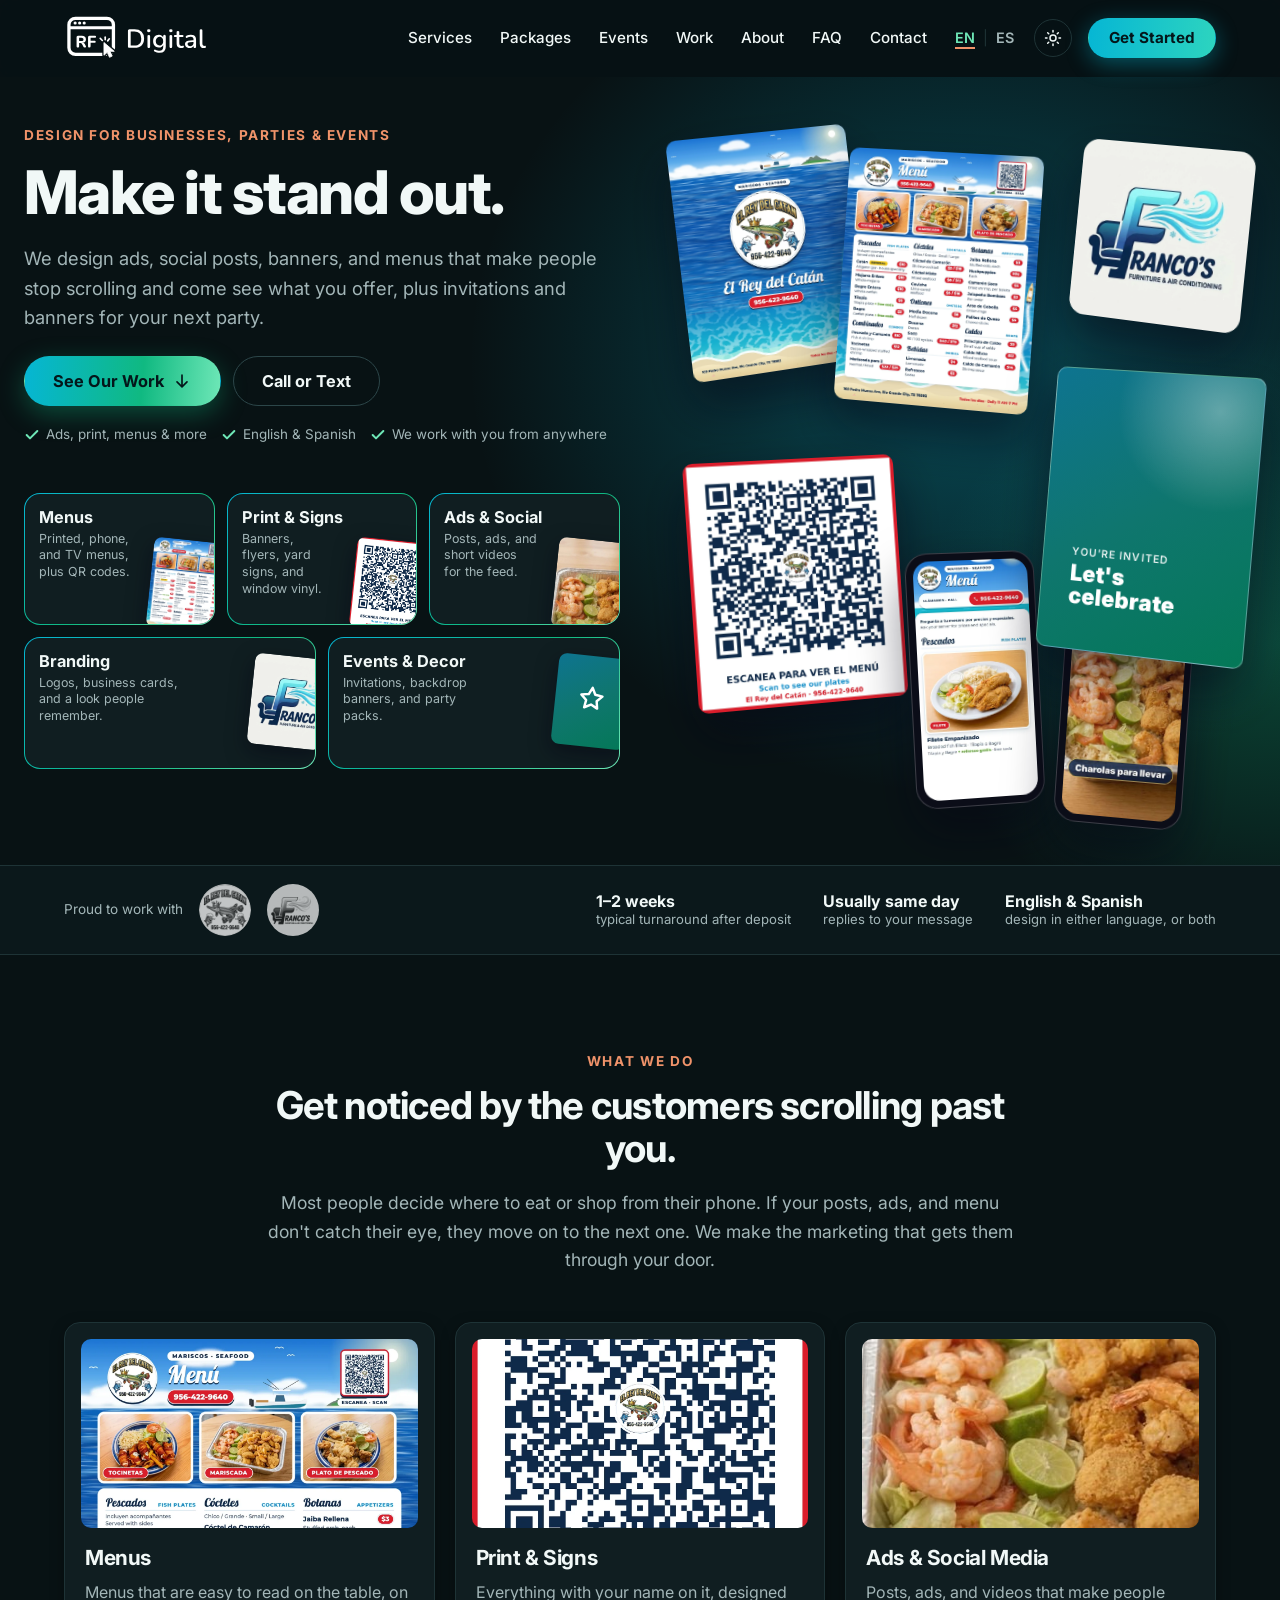
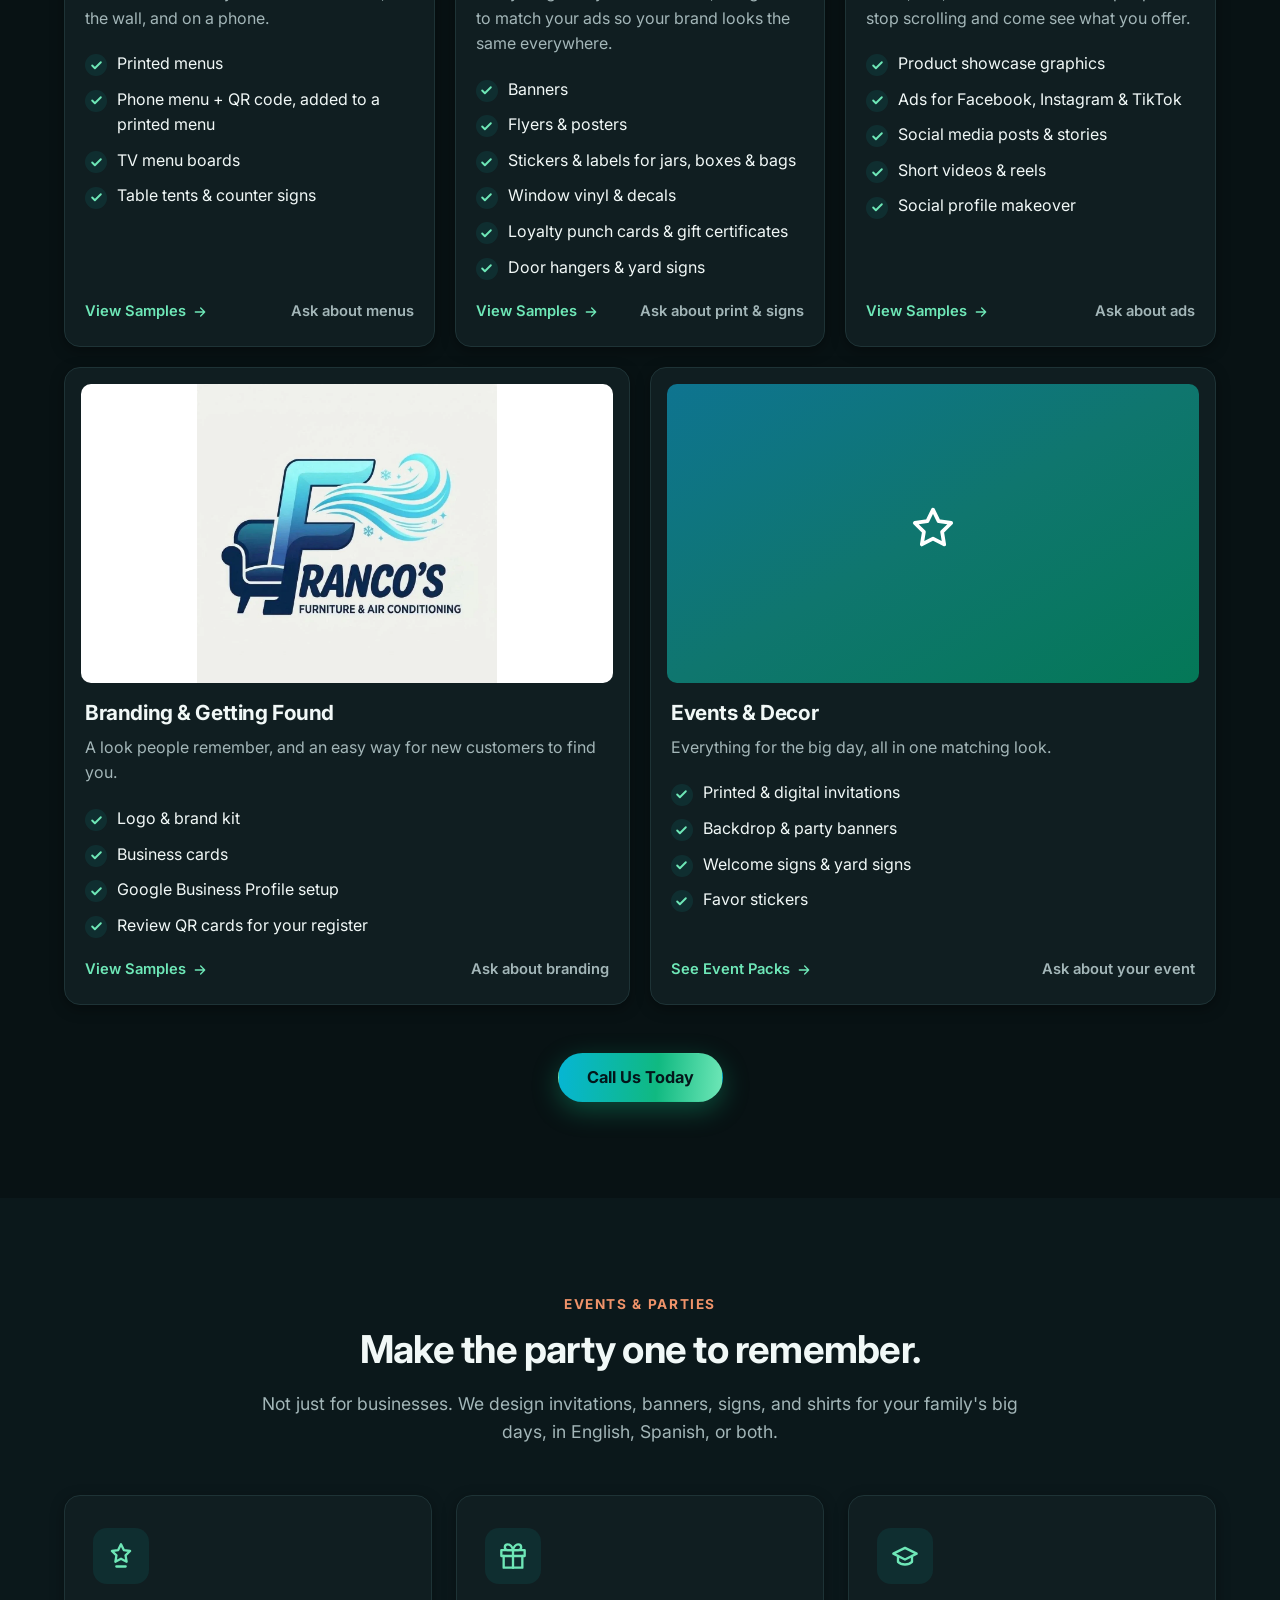
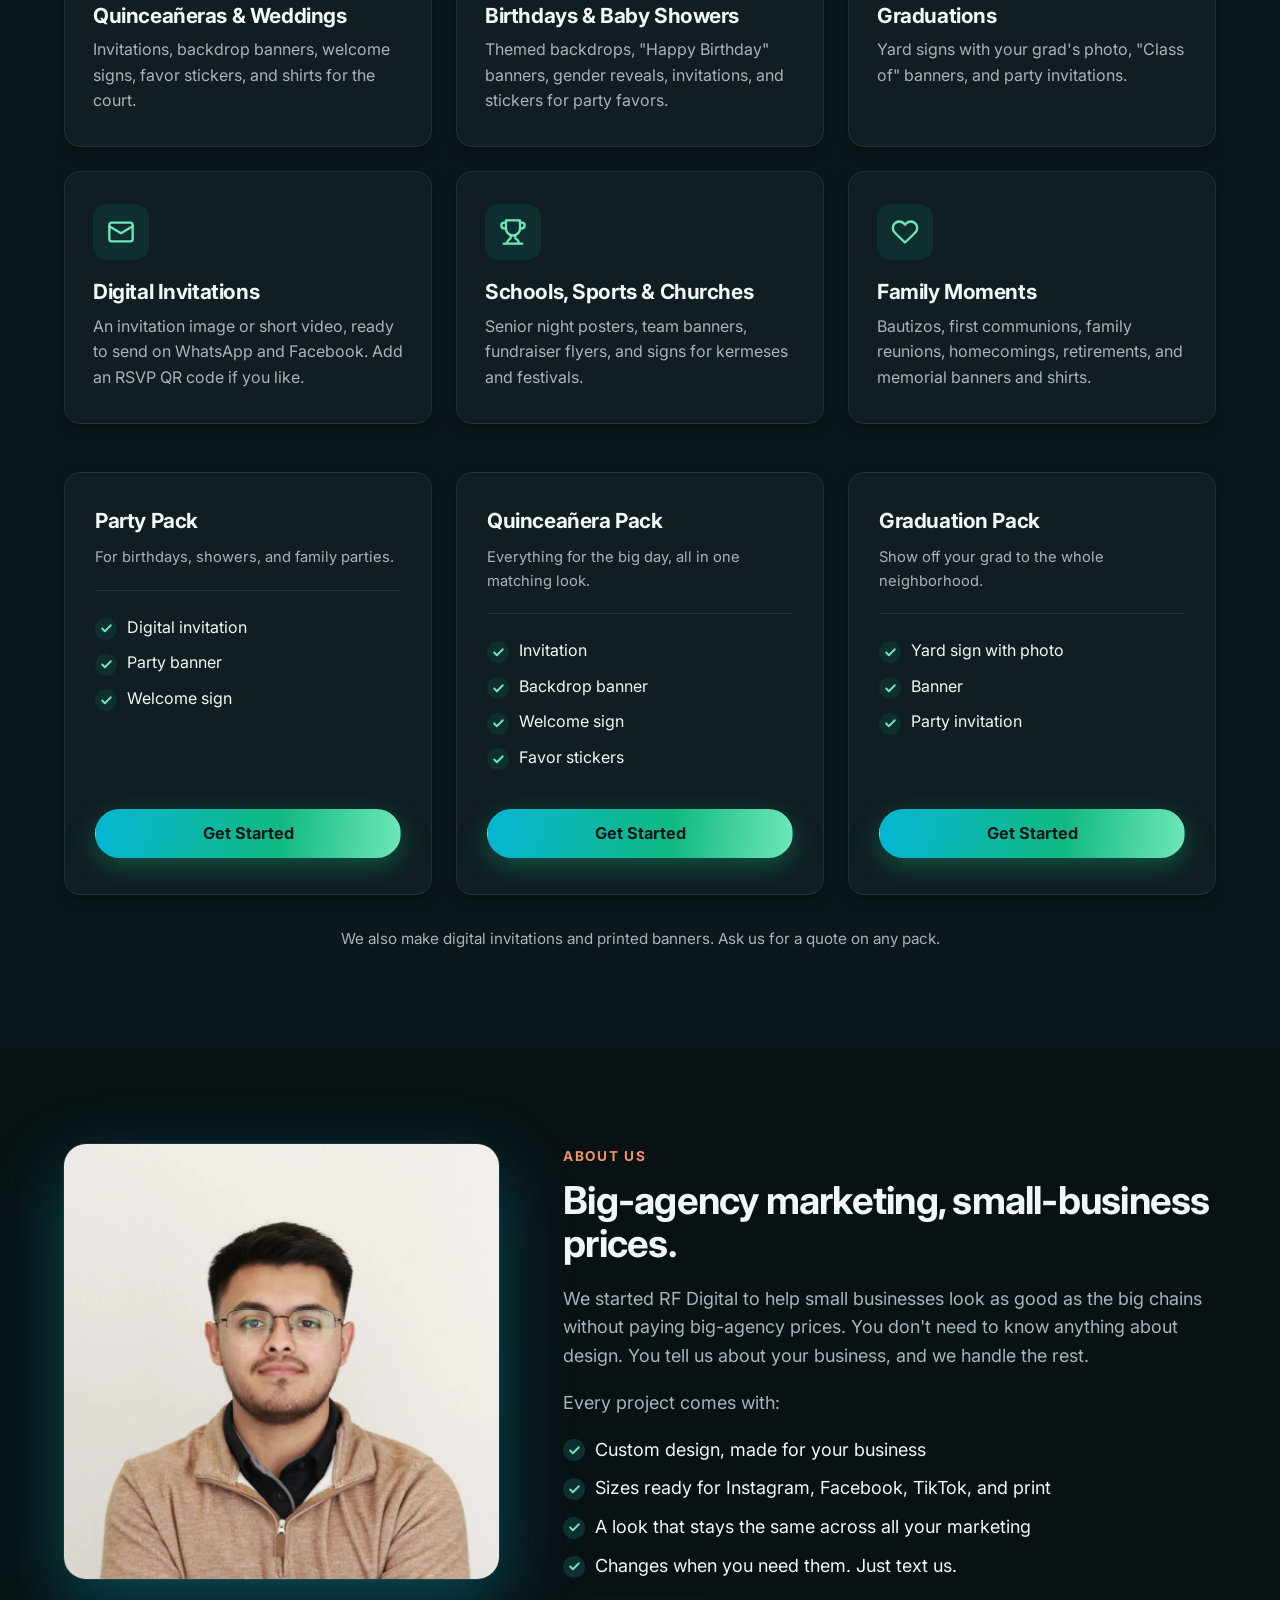
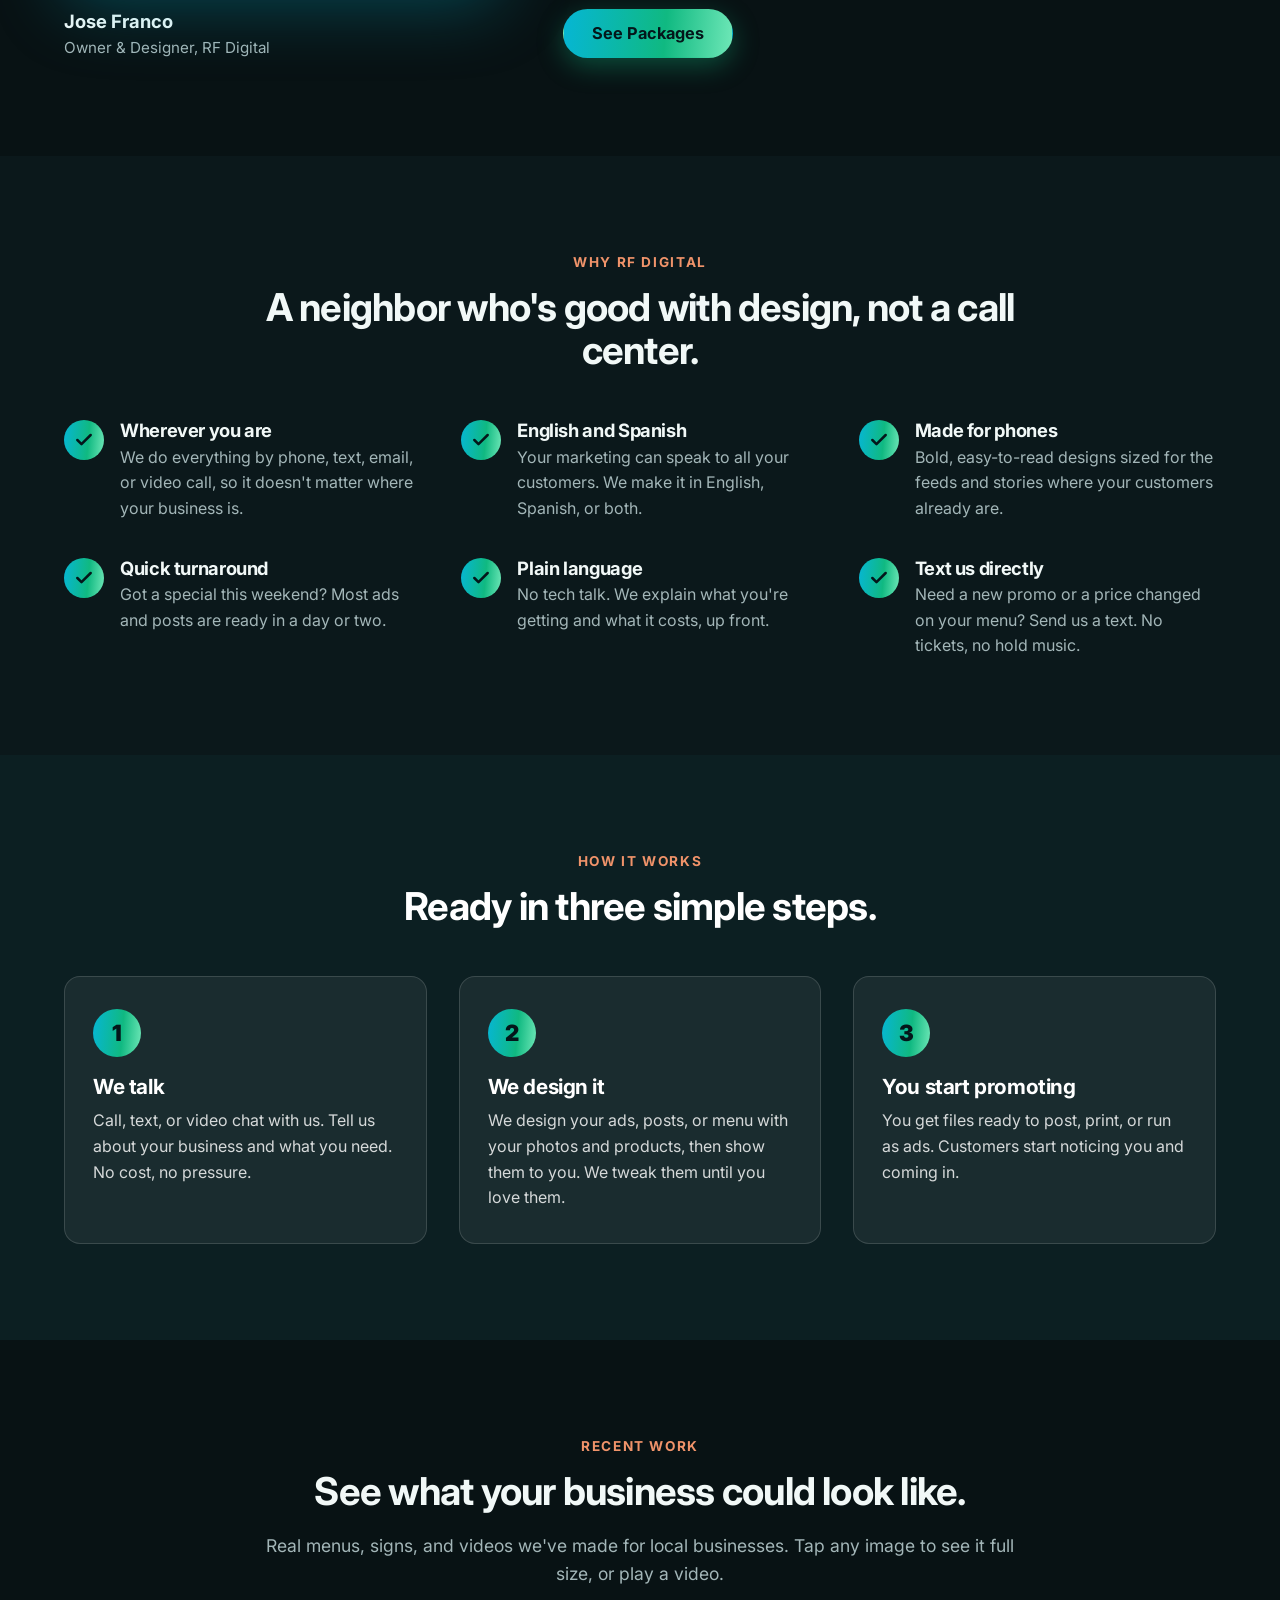
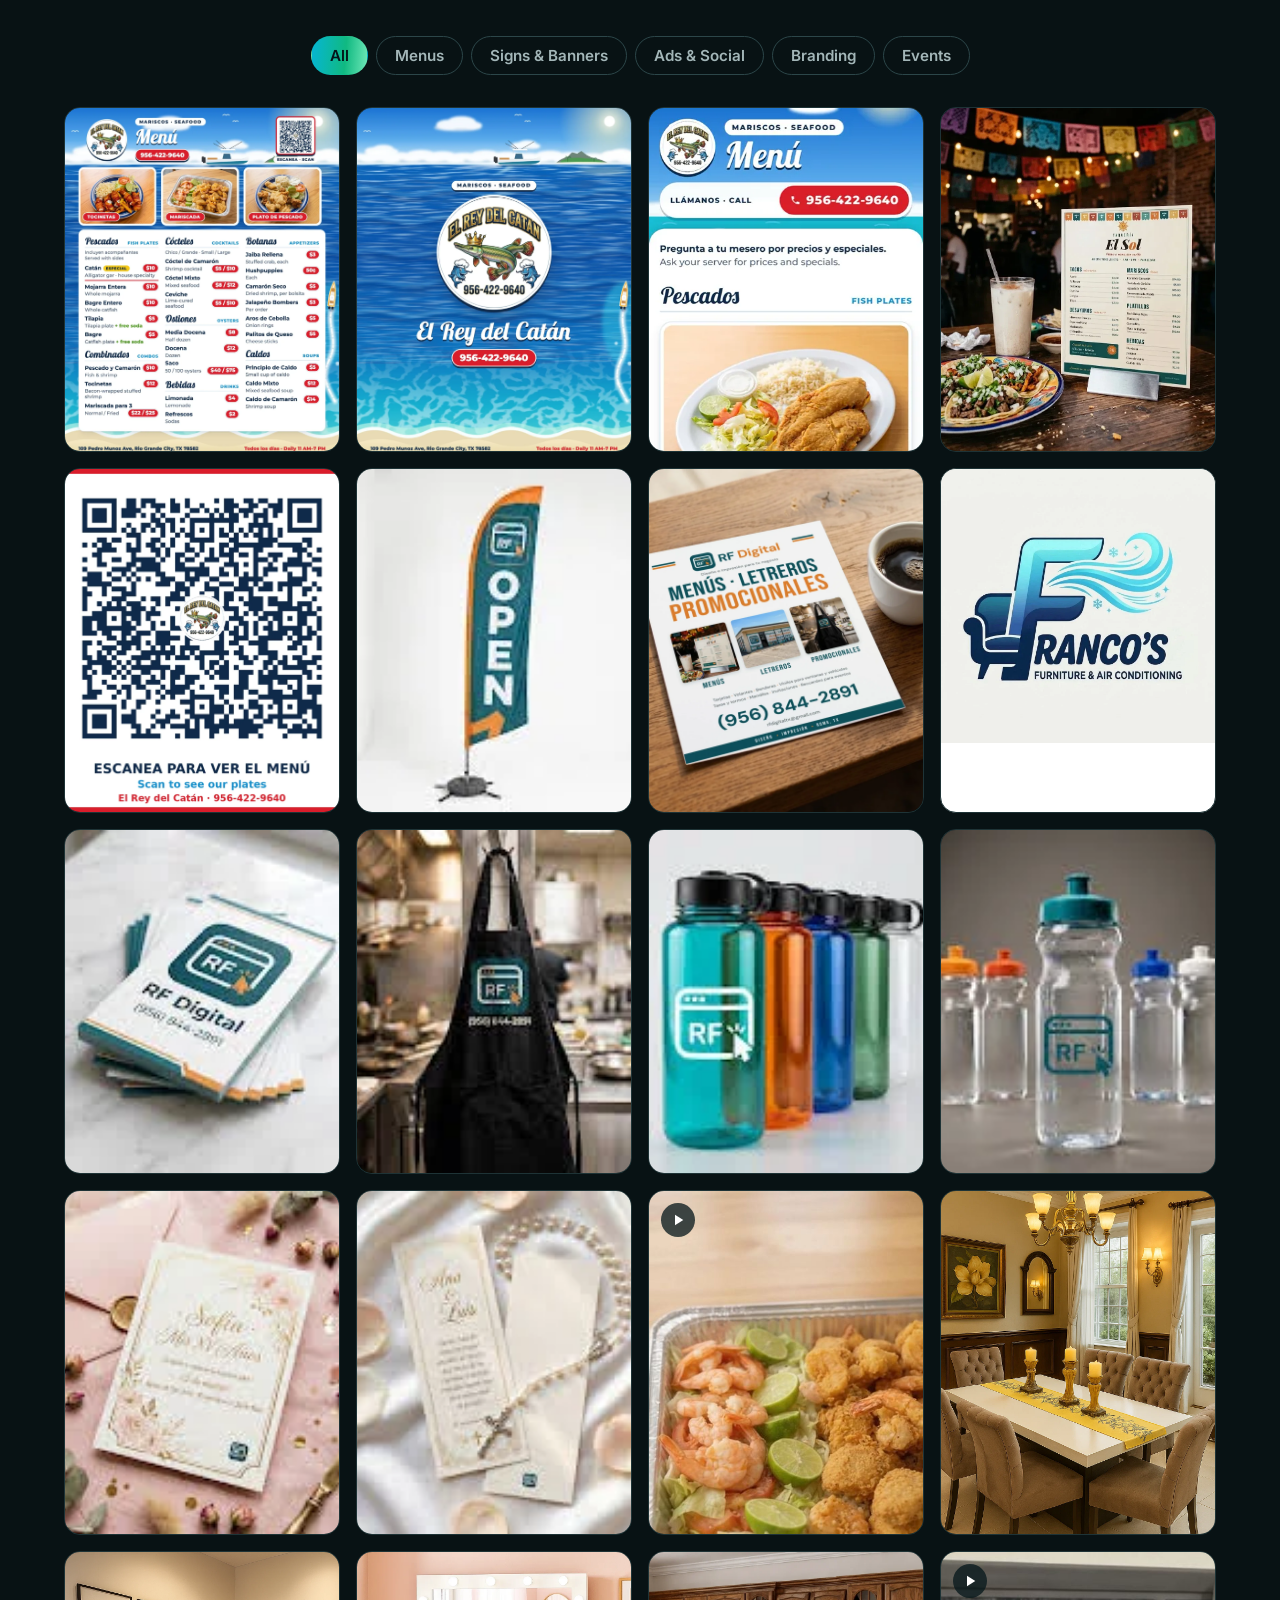
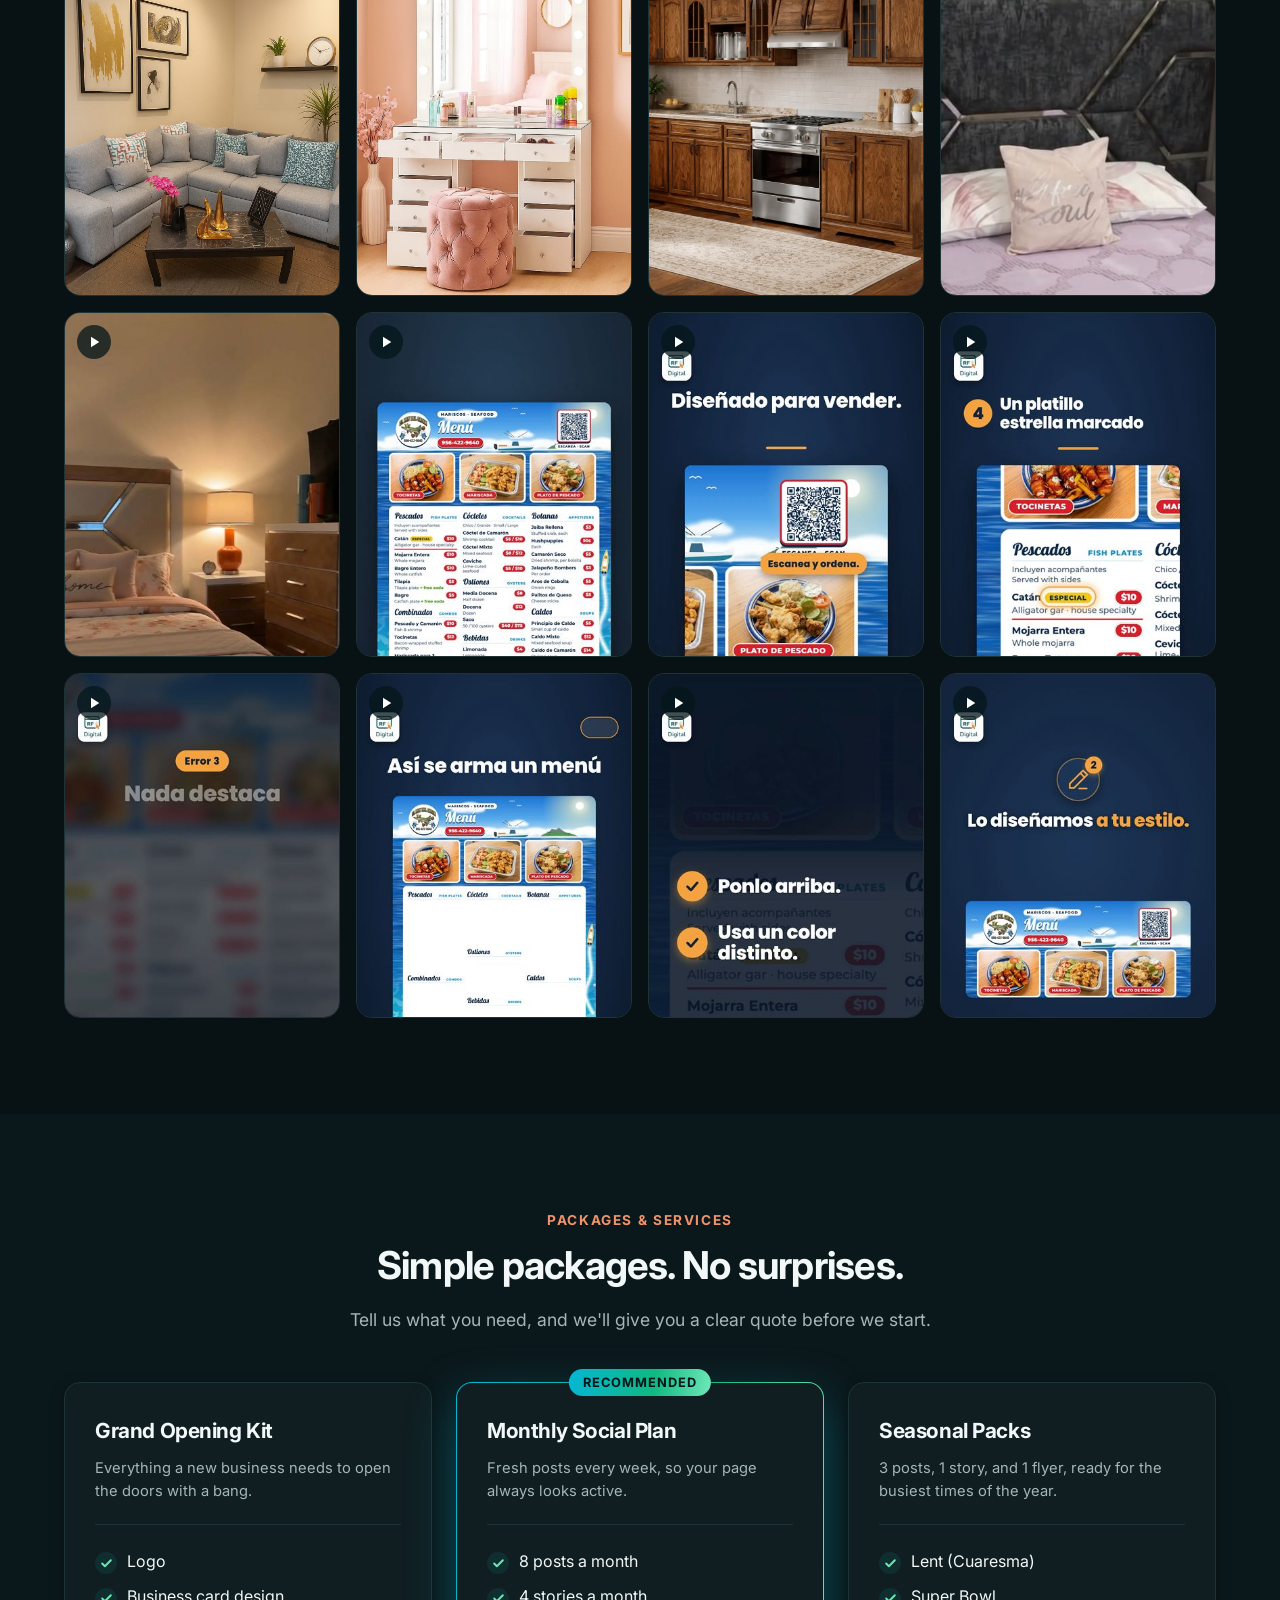
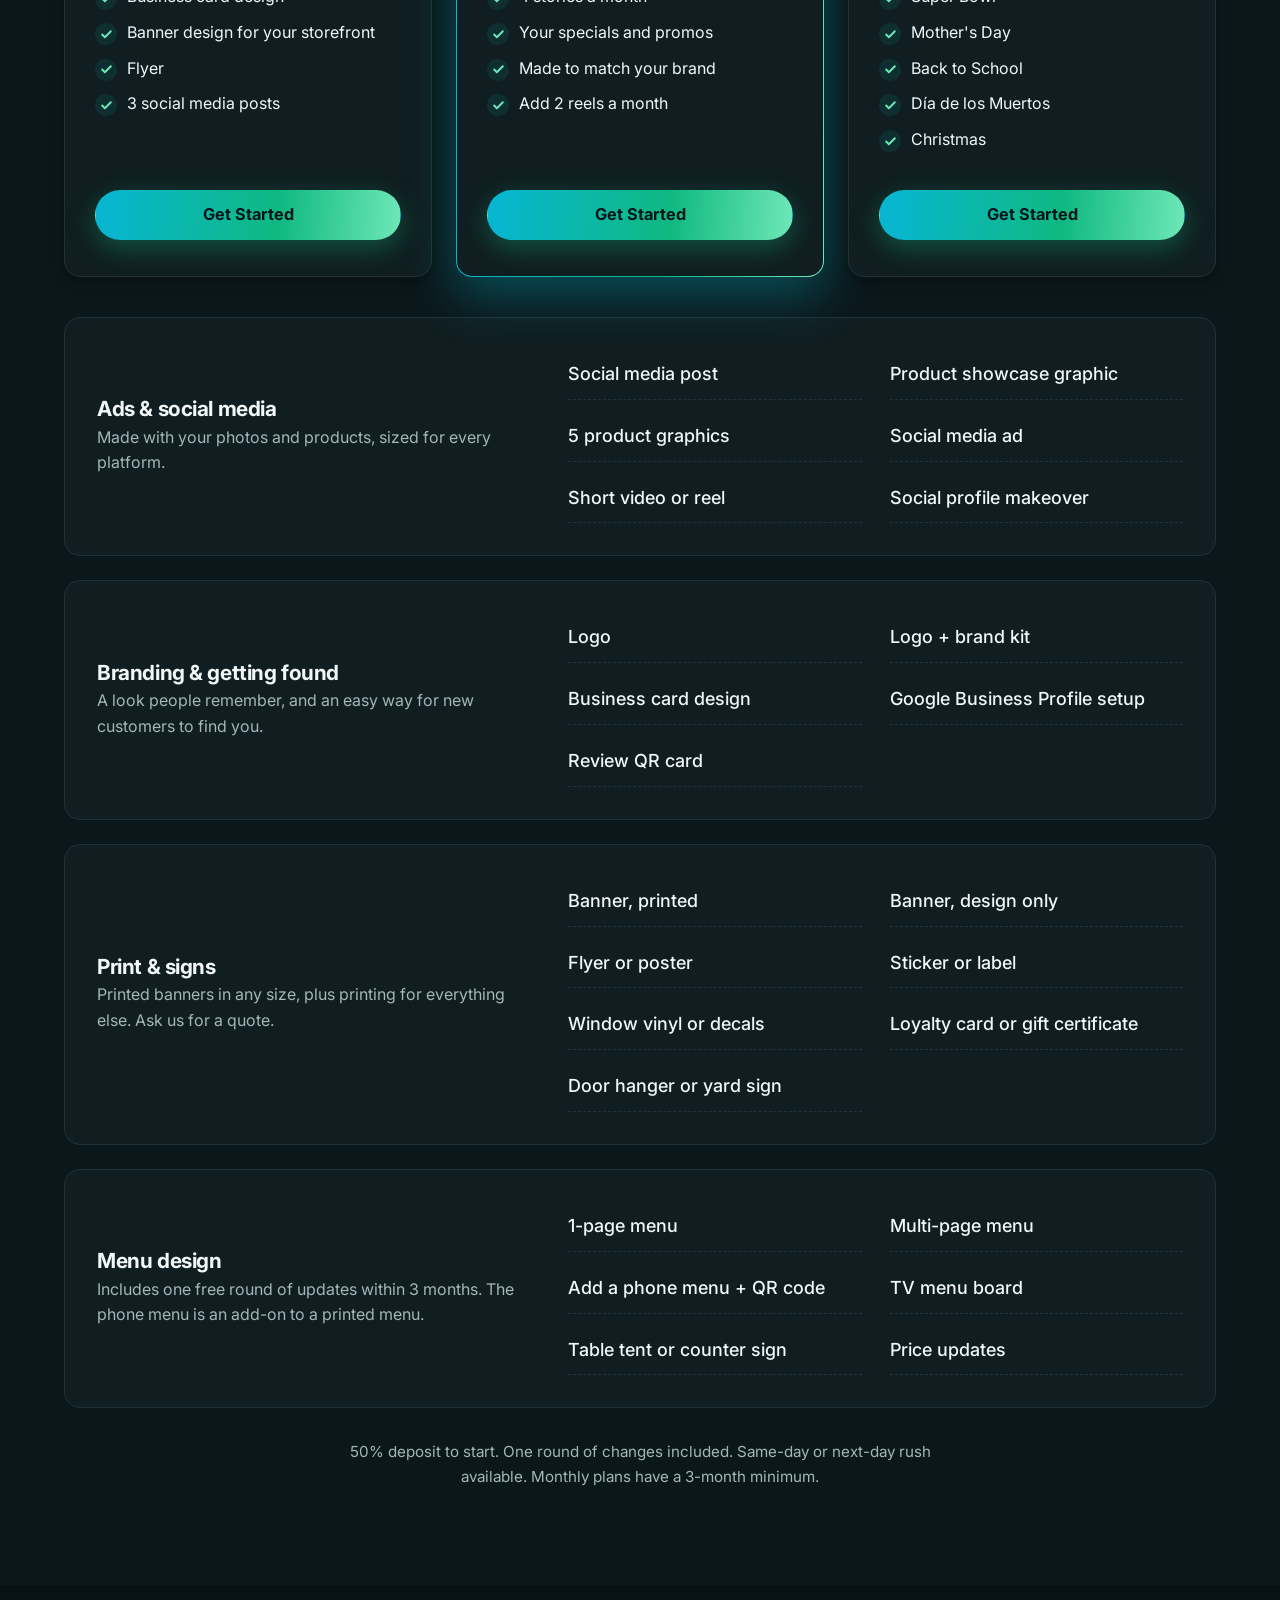
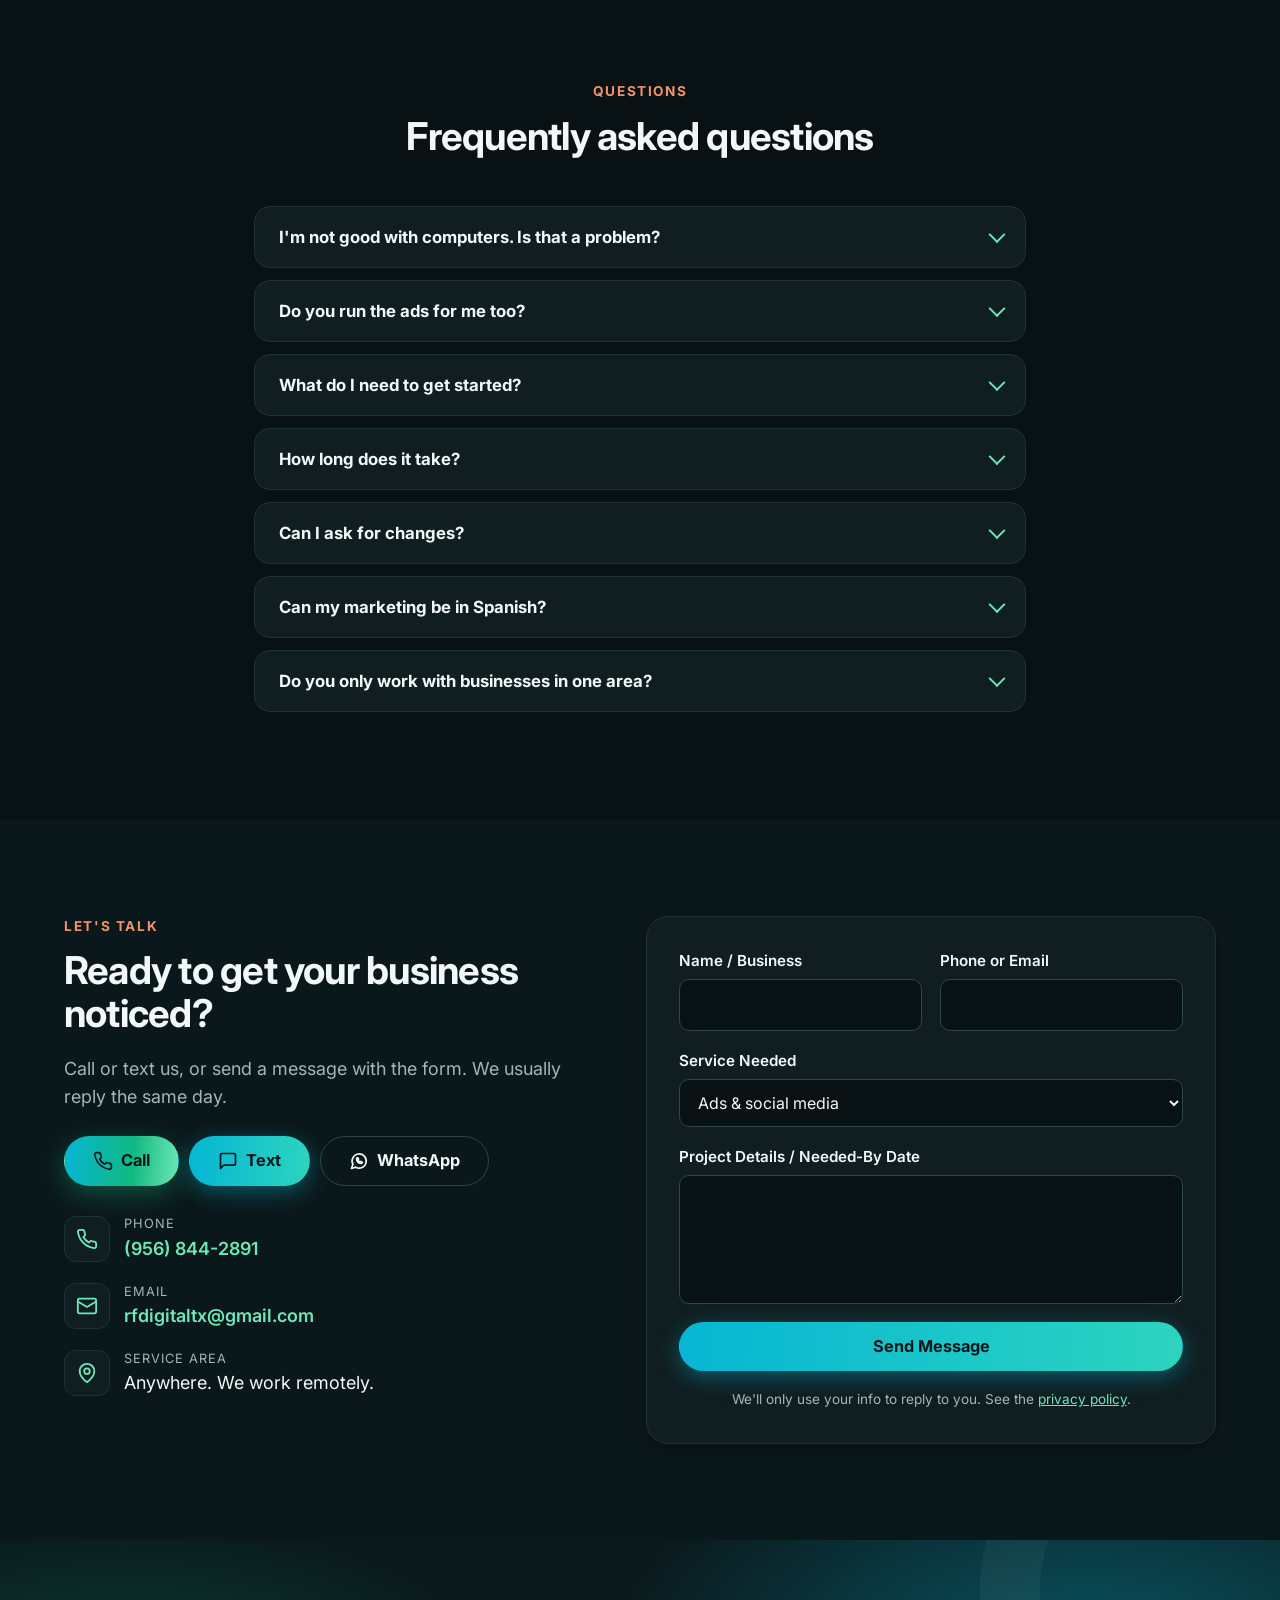
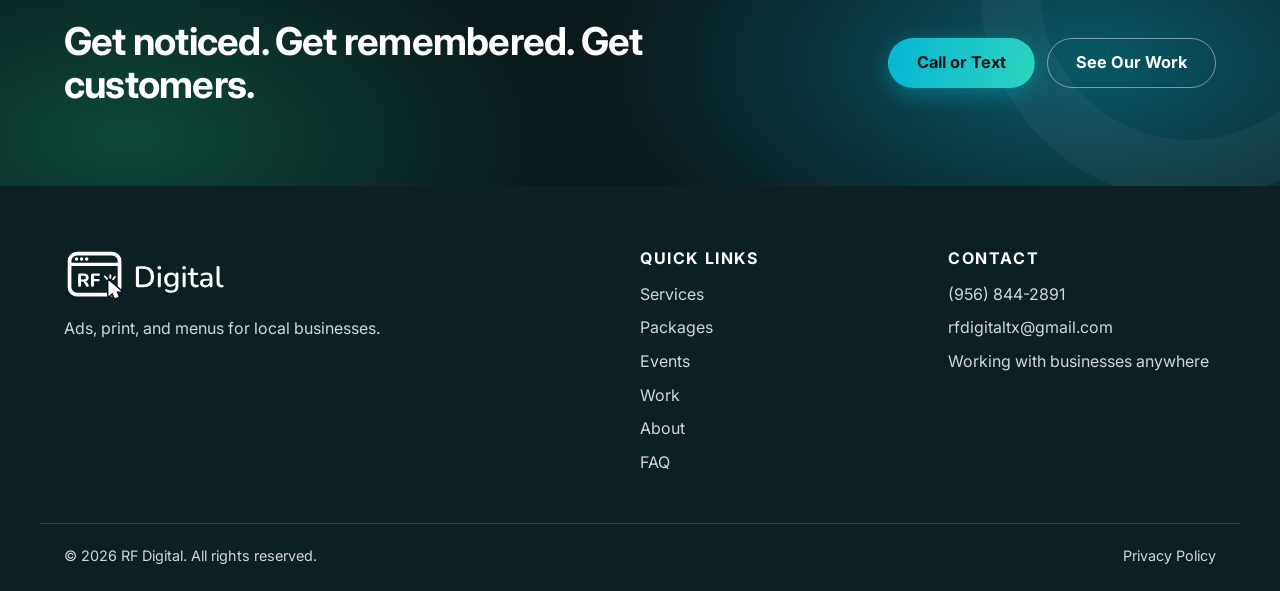
==== index.html @ ac697ce4 "Add design mockups to the work gallery Adds nine labeled design mockups (taquería menu, flyer, feath" ====
<!doctype html>
<html lang="en" data-title-es="Marketing digital para negocios locales | RF Digital" data-desc-es="RF Digital diseña anuncios, publicaciones para redes, logos, tarjetas, lonas, letreros y menús para negocios locales, además de invitaciones y lonas para fiestas y eventos.">
<head>
  <meta charset="utf-8">
  <meta name="viewport" content="width=device-width, initial-scale=1">
  <title>Digital Marketing for Local Businesses | RF Digital</title>
  <meta name="description" content="RF Digital designs ads, social posts, logos, business cards, banners, signs, and menus for local businesses, plus invitations and banners for parties and events.">
  <link rel="canonical" href="https://jose-franco22.github.io/rf-digital/">
  <meta name="theme-color" content="#081214">
  <script>
    // Set the theme before the page paints so dark mode never flashes white.
    (function () {
      var t = null;
      try { t = localStorage.getItem('rf-theme'); } catch (e) {}
      if (t !== 'light' && t !== 'dark') t = 'dark';
      document.documentElement.setAttribute('data-theme', t);
    })();
  </script>

  <meta property="og:type" content="website">
  <meta property="og:title" content="RF Digital | Design for local businesses, parties &amp; events">
  <meta property="og:description" content="Ads, social posts, banners, menus, and invitations for local businesses, parties, and events.">
  <meta property="og:url" content="https://jose-franco22.github.io/rf-digital/">
  <meta property="og:image" content="https://jose-franco22.github.io/rf-digital/assets/img/og-image.png?v=202611021907">
  <meta property="og:image:width" content="1200">
  <meta property="og:image:height" content="630">
  <meta property="og:image:alt" content="RF Digital: make it stand out. Ads, print, menus, parties and events.">
  <meta property="og:locale" content="en_US">
  <meta property="og:locale:alternate" content="es_US">
  <meta name="twitter:card" content="summary_large_image">

  <link rel="icon" href="assets/img/favicon.svg" type="image/svg+xml">
  <link rel="icon" href="assets/img/favicon-32.png" sizes="32x32" type="image/png">
  <link rel="apple-touch-icon" href="assets/img/apple-touch-icon.png">

  <link rel="preconnect" href="https://fonts.googleapis.com">
  <link rel="preconnect" href="https://fonts.gstatic.com" crossorigin>
  <link href="https://fonts.googleapis.com/css2?family=Inter:wght@400;500;600;700;800;900&display=swap" rel="stylesheet">
  <link rel="stylesheet" href="assets/css/styles.css?v=202611021907">

  <script type="application/ld+json">
  {
    "@context": "https://schema.org",
    "@type": "ProfessionalService",
    "name": "RF Digital",
    "url": "https://jose-franco22.github.io/rf-digital/",
    "telephone": "+1-956-844-2891",
    "email": "rfdigitaltx@gmail.com",
    "founder": "Jose Franco"
  }
  </script>
</head>
<body>
  <a class="skip" href="#main" data-i18n="skip">Skip to main content</a>
  <div class="scroll-progress" id="scroll-progress" aria-hidden="true"></div>

  <!-- ===================== HEADER ===================== -->
  <header class="site-header" id="top">
    <div class="container header-inner">
      <a class="brand" href="#top" aria-label="RF Digital home">
        <img class="logo-light" src="assets/img/logo.svg" alt="RF Digital" width="160" height="51">
        <img class="logo-dark" src="assets/img/logo-white.svg" alt="RF Digital" width="160" height="51">
      </a>

      <nav class="nav" id="nav" aria-label="Main">
        <a href="#services" data-i18n="nav.services">Services</a>
        <a href="#pricing" data-i18n="nav.pricing">Packages</a>
        <a href="#events" data-i18n="nav.events">Events</a>
        <a href="#work" data-i18n="nav.work">Work</a>
        <a href="#about" data-i18n="nav.about">About</a>
        <a href="#faq" data-i18n="nav.faq">FAQ</a>
        <a href="#contact" data-i18n="nav.contact">Contact</a>
        <a class="btn btn-cta nav-cta-mobile" href="tel:+19568442891" data-i18n="cta.call">Call or Text</a>
      </nav>

      <div class="header-actions">
        <div class="lang" role="group" aria-label="Language">
          <button type="button" data-lang="en" aria-pressed="true">EN</button>
          <span aria-hidden="true">|</span>
          <button type="button" data-lang="es" aria-pressed="false">ES</button>
        </div>
        <button class="theme-toggle" type="button" aria-label="Switch to dark mode">
          <svg class="moon" viewBox="0 0 24 24" aria-hidden="true"><path d="M21 12.8A9 9 0 1 1 11.2 3a7 7 0 0 0 9.8 9.8z"/></svg>
          <svg class="sun" viewBox="0 0 24 24" aria-hidden="true"><circle cx="12" cy="12" r="4"/><path d="M12 2v2M12 20v2M4.9 4.9l1.4 1.4M17.7 17.7l1.4 1.4M2 12h2M20 12h2M4.9 19.1l1.4-1.4M17.7 6.3l1.4-1.4"/></svg>
        </button>
        <a class="btn btn-cta btn-sm header-cta" href="#contact" data-i18n="cta.start">Get Started</a>
        <button class="menu-toggle" type="button" aria-controls="nav" aria-expanded="false" aria-label="Open menu">
          <span></span><span></span><span></span>
        </button>
      </div>
    </div>
  </header>

  <main id="main">

    <!-- ===================== HERO ===================== -->
    <section class="hero">
      <div class="container hero-grid">
        <div class="hero-copy">
          <p class="eyebrow" data-i18n="hero.eyebrow">Design for businesses, parties &amp; events</p>
          <h1 data-i18n="hero.title">Make it stand out.</h1>
          <p class="lead" data-i18n="hero.lead">We design ads, social posts, banners, and menus that make people stop scrolling and come see what you offer, plus invitations and banners for your next party.</p>
          <div class="btn-row">
            <a class="btn btn-primary" href="#work">
              <span data-i18n="cta.work">See Our Work</span>
              <svg class="icon" viewBox="0 0 24 24" aria-hidden="true"><path d="M12 5v14M6 13l6 6 6-6"/></svg>
            </a>
            <a class="btn btn-outline" href="tel:+19568442891" data-i18n="cta.call">Call or Text</a>
          </div>
          <ul class="hero-points">
            <li><svg class="icon" viewBox="0 0 24 24" aria-hidden="true"><path d="M20 6 9 17l-5-5"/></svg><span data-i18n="hero.p1">Ads, print, menus &amp; more</span></li>
            <li><svg class="icon" viewBox="0 0 24 24" aria-hidden="true"><path d="M20 6 9 17l-5-5"/></svg><span data-i18n="hero.p2">English &amp; Spanish</span></li>
            <li><svg class="icon" viewBox="0 0 24 24" aria-hidden="true"><path d="M20 6 9 17l-5-5"/></svg><span data-i18n="hero.p3">We work with you from anywhere</span></li>
          </ul>
        </div>

        <!-- Hero collage: real client work, decorative because it repeats in "Recent work" -->
        <div class="hero-stage" aria-hidden="true">
          <img class="piece p-cover" src="assets/img/work/rey-del-catan-cover.webp" alt="" width="1200" height="1553">
          <img class="piece p-menu" src="assets/img/work/rey-del-catan-menu.webp" alt="" width="1200" height="1553">
          <img class="piece p-logo" src="assets/img/work/francos-logo.webp" alt="" width="1024" height="1024">
          <img class="piece p-sign" src="assets/img/work/rey-del-catan-qr.webp" alt="" width="1200" height="1377">
          <span class="piece p-phone"><img src="assets/img/work/rey-del-catan-phone-menu.webp" alt="" width="433" height="900"></span>
          <span class="piece p-phone p-phone-2"><img src="assets/video/posters/el-rey-del-catan-ad.jpg" alt="" width="405" height="720"></span>
          <span class="piece p-invite"><small data-i18n="hero.inviteTop">You're invited</small><b data-i18n="hero.inviteMain">Let's celebrate</b></span>
        </div>

        <div class="hero-tiles">
          <a class="tile" href="#services">
            <h2 data-i18n="tile.1.t">Menus</h2>
            <p data-i18n="tile.1.d">Printed, phone, and TV menus, plus QR codes.</p>
            <img src="assets/img/work/rey-del-catan-menu.webp" alt="" width="1200" height="1553">
          </a>
          <a class="tile" href="#services">
            <h2 data-i18n="tile.2.t">Print &amp; Signs</h2>
            <p data-i18n="tile.2.d">Banners, flyers, yard signs, and window vinyl.</p>
            <img src="assets/img/work/rey-del-catan-qr.webp" alt="" width="1200" height="1377">
          </a>
          <a class="tile" href="#services">
            <h2 data-i18n="tile.3.t">Ads &amp; Social</h2>
            <p data-i18n="tile.3.d">Posts, ads, and short videos for the feed.</p>
            <img src="assets/video/posters/el-rey-del-catan-ad.jpg" alt="" width="405" height="720">
          </a>
          <a class="tile tile-wide" href="#services">
            <h2 data-i18n="tile.4.t">Branding</h2>
            <p data-i18n="tile.4.d">Logos, business cards, and a look people remember.</p>
            <img src="assets/img/work/francos-logo.webp" alt="" width="1024" height="1024">
          </a>
          <a class="tile tile-wide" href="#events">
            <h2 data-i18n="tile.5.t">Events &amp; Decor</h2>
            <p data-i18n="tile.5.d">Invitations, backdrop banners, and party packs.</p>
            <span class="tile-invite" aria-hidden="true"><svg viewBox="0 0 24 24"><path d="M12 2l2.4 4.9 5.4.8-3.9 3.8.9 5.4L12 14.4l-4.8 2.5.9-5.4-3.9-3.8 5.4-.8z"/></svg></span>
          </a>
        </div>
      </div>
    </section>

    <!-- ===================== PROOF ===================== -->
    <section class="proof" aria-label="Clients and promises">
      <div class="container proof-inner">
        <div class="proof-clients">
          <span data-i18n="proof.label">Proud to work with</span>
          <img src="assets/img/work/rey-del-catan-logo.webp" alt="El Rey del Catán" width="496" height="496" loading="lazy">
          <img src="assets/img/work/francos-logo.webp" alt="Franco's Furniture &amp; Air Conditioning" width="1024" height="1024" loading="lazy">
        </div>
        <ul class="proof-facts">
          <li><b data-i18n="proof.1.t">1–2 weeks</b><span data-i18n="proof.1.d">typical turnaround after deposit</span></li>
          <li><b data-i18n="proof.2.t">Usually same day</b><span data-i18n="proof.2.d">replies to your message</span></li>
          <li><b data-i18n="proof.3.t">English &amp; Spanish</b><span data-i18n="proof.3.d">design in either language, or both</span></li>
        </ul>
      </div>
    </section>

    <!-- ===================== SERVICES ===================== -->
    <section class="section" id="services">
      <div class="container">
        <div class="section-head">
          <p class="eyebrow" data-i18n="svc.eyebrow">What we do</p>
          <h2 data-i18n="svc.title">Get noticed by the customers scrolling past you.</h2>
          <p data-i18n="svc.lead">Most people decide where to eat or shop from their phone. If your posts, ads, and menu don't catch their eye, they move on to the next one. We make the marketing that gets them through your door.</p>
        </div>

        <div class="svc-hub">
          <article class="card svc-group">
            <div class="svc-thumb svc-thumb-top"><img src="assets/img/work/rey-del-catan-menu.webp" alt="" loading="lazy"></div>
            <h3 data-i18n="svc.c3.t">Menus</h3>
            <p data-i18n="svc.c3.d">Menus that are easy to read on the table, on the wall, and on a phone.</p>
            <ul class="checklist">
              <li data-i18n="svc.c3.l1">Printed menus</li>
              <li data-i18n="svc.c3.l2">Phone menu + QR code, added to a printed menu</li>
              <li data-i18n="svc.c3.l3">TV menu boards</li>
              <li data-i18n="svc.c3.l4">Table tents &amp; counter signs</li>
            </ul>
            <div class="card-links">
              <a href="#work" data-filter="menus"><span data-i18n="svc.samples">View Samples</span><svg class="icon" viewBox="0 0 24 24" aria-hidden="true"><path d="M5 12h14M13 6l6 6-6 6"/></svg></a>
              <a href="#contact" data-need="Menu" data-i18n="svc.c3.ask">Ask about menus</a>
            </div>
          </article>
          <article class="card svc-group">
            <div class="svc-thumb"><img src="assets/img/work/rey-del-catan-qr.webp" alt="" loading="lazy"></div>
            <h3 data-i18n="svc.c4.t">Print &amp; Signs</h3>
            <p data-i18n="svc.c4.d">Everything with your name on it, designed to match your ads so your brand looks the same everywhere.</p>
            <ul class="checklist">
              <li data-i18n="svc.c4.l1">Banners</li>
              <li data-i18n="svc.c4.l2">Flyers &amp; posters</li>
              <li data-i18n="svc.c4.l3">Stickers &amp; labels for jars, boxes &amp; bags</li>
              <li data-i18n="svc.c4.l4">Window vinyl &amp; decals</li>
              <li data-i18n="svc.c4.l5">Loyalty punch cards &amp; gift certificates</li>
              <li data-i18n="svc.c4.l6">Door hangers &amp; yard signs</li>
            </ul>
            <div class="card-links">
              <a href="#work" data-filter="signs"><span data-i18n="svc.samples">View Samples</span><svg class="icon" viewBox="0 0 24 24" aria-hidden="true"><path d="M5 12h14M13 6l6 6-6 6"/></svg></a>
              <a href="#contact" data-need="Print" data-i18n="svc.c4.ask">Ask about print &amp; signs</a>
            </div>
          </article>
          <article class="card svc-group">
            <div class="svc-thumb"><img src="assets/video/posters/el-rey-del-catan-ad.jpg" alt="" loading="lazy"></div>
            <h3 data-i18n="svc.c1.t">Ads &amp; Social Media</h3>
            <p data-i18n="svc.c1.d">Posts, ads, and videos that make people stop scrolling and come see what you offer.</p>
            <ul class="checklist">
              <li data-i18n="svc.c1.l1">Product showcase graphics</li>
              <li data-i18n="svc.c1.l2">Ads for Facebook, Instagram &amp; TikTok</li>
              <li data-i18n="svc.c1.l3">Social media posts &amp; stories</li>
              <li data-i18n="svc.c1.l4">Short videos &amp; reels</li>
              <li data-i18n="svc.c1.l5">Social profile makeover</li>
            </ul>
            <div class="card-links">
              <a href="#work" data-filter="ads"><span data-i18n="svc.samples">View Samples</span><svg class="icon" viewBox="0 0 24 24" aria-hidden="true"><path d="M5 12h14M13 6l6 6-6 6"/></svg></a>
              <a href="#contact" data-need="Ads" data-i18n="svc.c1.ask">Ask about ads</a>
            </div>
          </article>
          <article class="card svc-group">
            <div class="svc-thumb svc-thumb-logo"><img src="assets/img/work/francos-logo.webp" alt="" loading="lazy"></div>
            <h3 data-i18n="svc.c2.t">Branding &amp; Getting Found</h3>
            <p data-i18n="svc.c2.d">A look people remember, and an easy way for new customers to find you.</p>
            <ul class="checklist">
              <li data-i18n="svc.c2.l1">Logo &amp; brand kit</li>
              <li data-i18n="svc.c2.l2">Business cards</li>
              <li data-i18n="svc.c2.l3">Google Business Profile setup</li>
              <li data-i18n="svc.c2.l4">Review QR cards for your register</li>
            </ul>
            <div class="card-links">
              <a href="#work" data-filter="branding"><span data-i18n="svc.samples">View Samples</span><svg class="icon" viewBox="0 0 24 24" aria-hidden="true"><path d="M5 12h14M13 6l6 6-6 6"/></svg></a>
              <a href="#contact" data-need="Branding" data-i18n="svc.c2.ask">Ask about branding</a>
            </div>
          </article>
          <article class="card svc-group">
            <div class="svc-thumb svc-thumb-invite" aria-hidden="true"><svg viewBox="0 0 24 24"><path d="M12 2l2.4 4.9 5.4.8-3.9 3.8.9 5.4L12 14.4l-4.8 2.5.9-5.4-3.9-3.8 5.4-.8z"/></svg></div>
            <h3 data-i18n="svc.c5.t">Events &amp; Decor</h3>
            <p data-i18n="svc.c5.d">Everything for the big day, all in one matching look.</p>
            <ul class="checklist">
              <li data-i18n="svc.c5.l1">Printed &amp; digital invitations</li>
              <li data-i18n="svc.c5.l2">Backdrop &amp; party banners</li>
              <li data-i18n="svc.c5.l3">Welcome signs &amp; yard signs</li>
              <li data-i18n="svc.c5.l4">Favor stickers</li>
            </ul>
            <div class="card-links">
              <a href="#events"><span data-i18n="svc.c5.see">See Event Packs</span><svg class="icon" viewBox="0 0 24 24" aria-hidden="true"><path d="M5 12h14M13 6l6 6-6 6"/></svg></a>
              <a href="#contact" data-need="Event" data-i18n="svc.c5.ask">Ask about your event</a>
            </div>
          </article>
        </div>

        <div class="center-cta">
          <a class="btn btn-primary" href="tel:+19568442891" data-i18n="cta.callToday">Call Us Today</a>
        </div>
      </div>
    </section>

    <!-- ===================== EVENTS ===================== -->
    <section class="section section-alt" id="events">
      <div class="container">
        <div class="section-head">
          <p class="eyebrow" data-i18n="ev.eyebrow">Events &amp; parties</p>
          <h2 data-i18n="ev.title">Make the party one to remember.</h2>
          <p data-i18n="ev.lead">Not just for businesses. We design invitations, banners, signs, and shirts for your family's big days, in English, Spanish, or both.</p>
        </div>

        <div class="card-grid">
          <article class="card">
            <div class="card-icon"><svg viewBox="0 0 24 24"><path d="M12 2l2.4 4.9 5.4.8-3.9 3.8.9 5.4L12 14.4l-4.8 2.5.9-5.4-3.9-3.8 5.4-.8z"/><path d="M8 21h8"/></svg></div>
            <h3 data-i18n="ev.c1.t">Quinceañeras &amp; Weddings</h3>
            <p data-i18n="ev.c1.d">Invitations, backdrop banners, welcome signs, favor stickers, and shirts for the court.</p>
          </article>
          <article class="card">
            <div class="card-icon"><svg viewBox="0 0 24 24"><path d="M20 12v10H4V12"/><path d="M2 7h20v5H2z"/><path d="M12 22V7"/><path d="M12 7H7.5a2.5 2.5 0 0 1 0-5C11 2 12 7 12 7zM12 7h4.5a2.5 2.5 0 0 0 0-5C13 2 12 7 12 7z"/></svg></div>
            <h3 data-i18n="ev.c2.t">Birthdays &amp; Baby Showers</h3>
            <p data-i18n="ev.c2.d">Themed backdrops, "Happy Birthday" banners, gender reveals, invitations, and stickers for party favors.</p>
          </article>
          <article class="card">
            <div class="card-icon"><svg viewBox="0 0 24 24"><path d="M22 10 12 5 2 10l10 5 10-5z"/><path d="M6 12v5c3 3 9 3 12 0v-5"/></svg></div>
            <h3 data-i18n="ev.c3.t">Graduations</h3>
            <p data-i18n="ev.c3.d">Yard signs with your grad's photo, "Class of" banners, and party invitations.</p>
          </article>
          <article class="card">
            <div class="card-icon"><svg viewBox="0 0 24 24"><rect x="2" y="4" width="20" height="16" rx="2"/><path d="m22 7-10 6L2 7"/></svg></div>
            <h3 data-i18n="ev.c4.t">Digital Invitations</h3>
            <p data-i18n="ev.c4.d">An invitation image or short video, ready to send on WhatsApp and Facebook. Add an RSVP QR code if you like.</p>
          </article>
          <article class="card">
            <div class="card-icon"><svg viewBox="0 0 24 24"><path d="M6 9H4.5a2.5 2.5 0 0 1 0-5H6M18 9h1.5a2.5 2.5 0 0 0 0-5H18"/><path d="M4 22h16M10 14.7V17c0 .6-.5 1-1 1.2C7.9 18.8 7 20.2 7 22M14 14.7V17c0 .6.5 1 1 1.2 1.1.6 2 2 2 3.8"/><path d="M18 2H6v7a6 6 0 0 0 12 0V2z"/></svg></div>
            <h3 data-i18n="ev.c5.t">Schools, Sports &amp; Churches</h3>
            <p data-i18n="ev.c5.d">Senior night posters, team banners, fundraiser flyers, and signs for kermeses and festivals.</p>
          </article>
          <article class="card">
            <div class="card-icon"><svg viewBox="0 0 24 24"><path d="M20.8 4.6a5.5 5.5 0 0 0-7.8 0L12 5.7l-1-1.1a5.5 5.5 0 0 0-7.8 7.8l1 1.1L12 21l7.8-7.5 1-1.1a5.5 5.5 0 0 0 0-7.8z"/></svg></div>
            <h3 data-i18n="ev.c6.t">Family Moments</h3>
            <p data-i18n="ev.c6.d">Bautizos, first communions, family reunions, homecomings, retirements, and memorial banners and shirts.</p>
          </article>
        </div>

        <div class="price-grid ev-packs">
          <article class="price-card">
            <h3 data-i18n="evp.1.t">Party Pack</h3>
            <p class="price-note" data-i18n="evp.1.d">For birthdays, showers, and family parties.</p>
            <ul class="checklist">
              <li data-i18n="evp.1.l1">Digital invitation</li>
              <li data-i18n="evp.1.l2">Party banner</li>
              <li data-i18n="evp.1.l3">Welcome sign</li>
            </ul>
            <a class="btn btn-primary" href="#contact" data-need="Event" data-i18n="cta.start">Get Started</a>
          </article>
          <article class="price-card">
            <h3 data-i18n="evp.2.t">Quinceañera Pack</h3>
            <p class="price-note" data-i18n="evp.2.d">Everything for the big day, all in one matching look.</p>
            <ul class="checklist">
              <li data-i18n="evp.2.l1">Invitation</li>
              <li data-i18n="evp.2.l2">Backdrop banner</li>
              <li data-i18n="evp.2.l3">Welcome sign</li>
              <li data-i18n="evp.2.l4">Favor stickers</li>
            </ul>
            <a class="btn btn-primary" href="#contact" data-need="Event" data-i18n="cta.start">Get Started</a>
          </article>
          <article class="price-card">
            <h3 data-i18n="evp.3.t">Graduation Pack</h3>
            <p class="price-note" data-i18n="evp.3.d">Show off your grad to the whole neighborhood.</p>
            <ul class="checklist">
              <li data-i18n="evp.3.l1">Yard sign with photo</li>
              <li data-i18n="evp.3.l2">Banner</li>
              <li data-i18n="evp.3.l3">Party invitation</li>
            </ul>
            <a class="btn btn-primary" href="#contact" data-need="Event" data-i18n="cta.start">Get Started</a>
          </article>
        </div>
        <p class="price-terms" data-i18n="ev.note">We also make digital invitations and printed banners. Ask us for a quote on any pack.</p>
      </div>
    </section>

    <!-- ===================== OWNER + OFFER ===================== -->
    <section class="section" id="about">
      <div class="container about-grid">
        <figure class="owner">
          <div class="owner-photo">
            <img src="assets/img/jose.webp" alt="Jose Franco, owner of RF Digital" width="880" height="880" loading="lazy">
          </div>
          <figcaption>
            <b>Jose Franco</b>
            <span data-i18n="about.role">Owner &amp; Designer, RF Digital</span>
          </figcaption>
        </figure>

        <div class="about-copy">
          <p class="eyebrow" data-i18n="about.eyebrow">About us</p>
          <h2 data-i18n="about.title">Big-agency marketing, small-business prices.</h2>
          <p data-i18n="about.p1">We started RF Digital to help small businesses look as good as the big chains without paying big-agency prices. You don't need to know anything about design. You tell us about your business, and we handle the rest.</p>
          <p data-i18n="about.p2">Every project comes with:</p>
          <ul class="checklist">
            <li data-i18n="about.l1">Custom design, made for your business</li>
            <li data-i18n="about.l2">Sizes ready for Instagram, Facebook, TikTok, and print</li>
            <li data-i18n="about.l3">A look that stays the same across all your marketing</li>
            <li data-i18n="about.l4">Changes when you need them. Just text us.</li>
          </ul>
          <a class="btn btn-primary" href="#pricing" data-i18n="cta.pricing">See Packages</a>
        </div>
      </div>
    </section>

    <!-- ===================== WHY ===================== -->
    <section class="section section-alt">
      <div class="container">
        <div class="section-head">
          <p class="eyebrow" data-i18n="why.eyebrow">Why RF Digital</p>
          <h2 data-i18n="why.title">A neighbor who's good with design, not a call center.</h2>
        </div>
        <div class="why-grid">
          <div class="why">
            <span class="check"><svg viewBox="0 0 24 24"><path d="M20 6 9 17l-5-5"/></svg></span>
            <div><h3 data-i18n="why.1.t">Wherever you are</h3><p data-i18n="why.1.d">We do everything by phone, text, email, or video call, so it doesn't matter where your business is.</p></div>
          </div>
          <div class="why">
            <span class="check"><svg viewBox="0 0 24 24"><path d="M20 6 9 17l-5-5"/></svg></span>
            <div><h3 data-i18n="why.2.t">English and Spanish</h3><p data-i18n="why.2.d">Your marketing can speak to all your customers. We make it in English, Spanish, or both.</p></div>
          </div>
          <div class="why">
            <span class="check"><svg viewBox="0 0 24 24"><path d="M20 6 9 17l-5-5"/></svg></span>
            <div><h3 data-i18n="why.3.t">Made for phones</h3><p data-i18n="why.3.d">Bold, easy-to-read designs sized for the feeds and stories where your customers already are.</p></div>
          </div>
          <div class="why">
            <span class="check"><svg viewBox="0 0 24 24"><path d="M20 6 9 17l-5-5"/></svg></span>
            <div><h3 data-i18n="why.4.t">Quick turnaround</h3><p data-i18n="why.4.d">Got a special this weekend? Most ads and posts are ready in a day or two.</p></div>
          </div>
          <div class="why">
            <span class="check"><svg viewBox="0 0 24 24"><path d="M20 6 9 17l-5-5"/></svg></span>
            <div><h3 data-i18n="why.5.t">Plain language</h3><p data-i18n="why.5.d">No tech talk. We explain what you're getting and what it costs, up front.</p></div>
          </div>
          <div class="why">
            <span class="check"><svg viewBox="0 0 24 24"><path d="M20 6 9 17l-5-5"/></svg></span>
            <div><h3 data-i18n="why.6.t">Text us directly</h3><p data-i18n="why.6.d">Need a new promo or a price changed on your menu? Send us a text. No tickets, no hold music.</p></div>
          </div>
        </div>
      </div>
    </section>

    <!-- ===================== HOW IT WORKS ===================== -->
    <section class="section section-band">
      <div class="container">
        <div class="section-head">
          <p class="eyebrow eyebrow-light" data-i18n="how.eyebrow">How it works</p>
          <h2 data-i18n="how.title">Ready in three simple steps.</h2>
        </div>
        <ol class="steps">
          <li>
            <span class="step-num">1</span>
            <h3 data-i18n="how.1.t">We talk</h3>
            <p data-i18n="how.1.d">Call, text, or video chat with us. Tell us about your business and what you need. No cost, no pressure.</p>
          </li>
          <li>
            <span class="step-num">2</span>
            <h3 data-i18n="how.2.t">We design it</h3>
            <p data-i18n="how.2.d">We design your ads, posts, or menu with your photos and products, then show them to you. We tweak them until you love them.</p>
          </li>
          <li>
            <span class="step-num">3</span>
            <h3 data-i18n="how.3.t">You start promoting</h3>
            <p data-i18n="how.3.d">You get files ready to post, print, or run as ads. Customers start noticing you and coming in.</p>
          </li>
        </ol>
      </div>
    </section>

    <!-- ===================== WORK ===================== -->
    <section class="section" id="work">
      <div class="container">
        <div class="section-head">
          <p class="eyebrow" data-i18n="work.eyebrow">Recent work</p>
          <h2 data-i18n="work.title">See what your business could look like.</h2>
          <p data-i18n="work.lead">Real menus, signs, and videos we've made for local businesses. Tap any image to see it full size, or play a video.</p>
        </div>

        <div class="g-filters" role="group" aria-label="Filter work">
          <button type="button" data-g-filter="all" aria-pressed="true" data-i18n="g.f.all">All</button>
          <button type="button" data-g-filter="menus" aria-pressed="false" data-i18n="g.f.menus">Menus</button>
          <button type="button" data-g-filter="signs" aria-pressed="false" data-i18n="g.f.signs">Signs &amp; Banners</button>
          <button type="button" data-g-filter="ads" aria-pressed="false" data-i18n="g.f.ads">Ads &amp; Social</button>
          <button type="button" data-g-filter="branding" aria-pressed="false" data-i18n="g.f.branding">Branding</button>
          <button type="button" data-g-filter="events" aria-pressed="false" data-i18n="g.f.events">Events</button>
        </div>

        <div class="gallery" id="gallery">
          <a class="g-item" href="assets/img/work/rey-del-catan-menu.webp" target="_blank" rel="noopener" data-cat="menus" data-need="Menu" data-kind="image">
            <img src="assets/img/work/rey-del-catan-menu.webp" alt="One-page menu, El Rey del Catán" width="1200" height="1553" loading="lazy">
            
            <span class="g-over"><small>El Rey del Catán</small><b data-i18n="spot.2">One-page menu</b><span class="g-detail" data-i18n="g.menu">Bilingual one-page menu with photos, prices, and a QR code.</span></span>
          </a>
          <a class="g-item" href="assets/img/work/rey-del-catan-cover.webp" target="_blank" rel="noopener" data-cat="menus" data-need="Menu" data-kind="image">
            <img src="assets/img/work/rey-del-catan-cover.webp" alt="Menu cover, El Rey del Catán" width="1200" height="1553" loading="lazy">
            
            <span class="g-over"><small>El Rey del Catán</small><b data-i18n="spot.1">Menu cover</b><span class="g-detail" data-i18n="g.cover">A cover that matches their bilingual menu.</span></span>
          </a>
          <a class="g-item" href="assets/img/work/rey-del-catan-phone-menu.webp" target="_blank" rel="noopener" data-cat="menus" data-need="Menu" data-kind="image" data-pdf="assets/docs/el-rey-del-catan-menu.pdf">
            <img src="assets/img/work/rey-del-catan-phone-menu.webp" alt="Phone menu, El Rey del Catán" width="433" height="900" loading="lazy">
            
            <span class="g-over"><small>El Rey del Catán</small><b data-i18n="spot.4">Phone menu (PDF)</b><span class="g-detail" data-i18n="g.phone">A menu made to read on a phone, with a PDF customers can open.</span></span>
          </a>
          <a class="g-item" href="assets/img/work/el-sol-menu.webp" target="_blank" rel="noopener" data-cat="menus" data-need="Menu" data-kind="image">
            <img src="assets/img/work/el-sol-menu.webp" alt="Table menu for a taquería" width="825" height="1024" loading="lazy">
            
            <span class="g-over"><small data-i18n="g.mock">Design mockup</small><b data-i18n="g.mk.menu.t">Taquería table menu</b><span class="g-detail" data-i18n="g.mk.menu">A table menu with sections, prices, and a combo special that stands out.</span></span>
          </a>
          <a class="g-item" href="assets/img/work/rey-del-catan-qr.webp" target="_blank" rel="noopener" data-cat="signs" data-need="Print" data-kind="image">
            <img src="assets/img/work/rey-del-catan-qr.webp" alt="QR code sign, El Rey del Catán" width="1200" height="1377" loading="lazy">
            
            <span class="g-over"><small>El Rey del Catán</small><b data-i18n="spot.3">QR code sign</b><span class="g-detail" data-i18n="g.qr">A table sign customers scan to see the menu.</span></span>
          </a>
          <a class="g-item" href="assets/img/work/rf-digital-flag.webp" target="_blank" rel="noopener" data-cat="signs" data-need="Print" data-kind="image">
            <img src="assets/img/work/rf-digital-flag.webp" alt="Feather flag that says Open" width="160" height="160" loading="lazy">
            
            <span class="g-over"><small data-i18n="g.mock">Design mockup</small><b data-i18n="g.mk.flag.t">Feather flag</b><span class="g-detail" data-i18n="g.mk.flag">A feather flag that tells drivers you're open.</span></span>
          </a>
          <a class="g-item" href="assets/img/work/rf-digital-flyer.webp" target="_blank" rel="noopener" data-cat="ads" data-need="Print" data-kind="image">
            <img src="assets/img/work/rf-digital-flyer.webp" alt="Printed flyer for menus, signs, and promo items" width="1400" height="1400" loading="lazy">
            
            <span class="g-over"><small data-i18n="g.mock">Design mockup</small><b data-i18n="g.mk.flyer.t">Flyer</b><span class="g-detail" data-i18n="g.mk.flyer">A one-page flyer with photos, a list of services, and a big phone number.</span></span>
          </a>
          <a class="g-item g-logo" href="assets/img/work/francos-logo.webp" target="_blank" rel="noopener" data-cat="branding" data-need="Branding" data-kind="image">
            <img src="assets/img/work/francos-logo.webp" alt="Franco's logo" width="1024" height="1024" loading="lazy">
            
            <span class="g-over"><small>Franco's Furniture &amp; Air Conditioning</small><b data-i18n="fr.2">New logo</b><span class="g-detail" data-i18n="g.logo">A new logo for a furniture and air conditioning store.</span></span>
          </a>
          <a class="g-item" href="assets/img/work/rf-digital-business-cards.webp" target="_blank" rel="noopener" data-cat="branding" data-need="Branding" data-kind="image">
            <img src="assets/img/work/rf-digital-business-cards.webp" alt="Stack of business cards with a logo" width="160" height="160" loading="lazy">
            
            <span class="g-over"><small data-i18n="g.mock">Design mockup</small><b data-i18n="g.mk.cards.t">Business cards</b><span class="g-detail" data-i18n="g.mk.cards">Business cards with your logo and phone number.</span></span>
          </a>
          <a class="g-item" href="assets/img/work/rf-digital-apron.webp" target="_blank" rel="noopener" data-cat="branding" data-need="Branding" data-kind="image">
            <img src="assets/img/work/rf-digital-apron.webp" alt="Black apron with a logo and phone number" width="160" height="160" loading="lazy">
            
            <span class="g-over"><small data-i18n="g.mock">Design mockup</small><b data-i18n="g.mk.apron.t">Branded apron</b><span class="g-detail" data-i18n="g.mk.apron">An apron with your logo and number, for the kitchen or the counter.</span></span>
          </a>
          <a class="g-item" href="assets/img/work/rf-digital-bottles.webp" target="_blank" rel="noopener" data-cat="branding" data-need="Branding" data-kind="image">
            <img src="assets/img/work/rf-digital-bottles.webp" alt="Water bottles in several colors with a logo" width="160" height="160" loading="lazy">
            
            <span class="g-over"><small data-i18n="g.mock">Design mockup</small><b data-i18n="g.mk.bottles.t">Branded water bottles</b><span class="g-detail" data-i18n="g.mk.bottles">Water bottles with your logo, in colors that match your brand.</span></span>
          </a>
          <a class="g-item" href="assets/img/work/rf-digital-sport-bottles.webp" target="_blank" rel="noopener" data-cat="branding" data-need="Branding" data-kind="image">
            <img src="assets/img/work/rf-digital-sport-bottles.webp" alt="Squeeze bottles with a logo" width="160" height="160" loading="lazy">
            
            <span class="g-over"><small data-i18n="g.mock">Design mockup</small><b data-i18n="g.mk.sport.t">Branded sport bottles</b><span class="g-detail" data-i18n="g.mk.sport">Squeeze bottles with your logo, for giveaways and events.</span></span>
          </a>
          <a class="g-item" href="assets/img/work/xv-invitation.webp" target="_blank" rel="noopener" data-cat="events" data-need="Event" data-kind="image">
            <img src="assets/img/work/xv-invitation.webp" alt="Quinceañera invitation with pink flowers" width="160" height="160" loading="lazy">
            
            <span class="g-over"><small data-i18n="g.mock">Design mockup</small><b data-i18n="g.mk.xv.t">Quinceañera invitation</b><span class="g-detail" data-i18n="g.mk.xv">A printed invitation with flowers and gold lettering.</span></span>
          </a>
          <a class="g-item" href="assets/img/work/wedding-rosary-favor.webp" target="_blank" rel="noopener" data-cat="events" data-need="Event" data-kind="image">
            <img src="assets/img/work/wedding-rosary-favor.webp" alt="Wedding favor card with a rosary" width="160" height="160" loading="lazy">
            
            <span class="g-over"><small data-i18n="g.mock">Design mockup</small><b data-i18n="g.mk.rosary.t">Wedding favor</b><span class="g-detail" data-i18n="g.mk.rosary">A keepsake card with a rosary for wedding guests.</span></span>
          </a>
          <a class="g-item" href="assets/video/el-rey-del-catan-ad.mp4" target="_blank" rel="noopener" data-cat="ads" data-need="Ads" data-kind="video">
            <img src="assets/video/posters/el-rey-del-catan-ad.jpg" alt="Video ad, El Rey del Catán" width="405" height="720" loading="lazy">
            <svg class="g-play" viewBox="0 0 24 24" aria-hidden="true"><path d="M8 5v14l11-7z"/></svg>
            <span class="g-over"><small>El Rey del Catán</small><b data-i18n="spot.v.t">Video ad</b><span class="g-detail" data-i18n="spot.v.d">A 15-second ad for Facebook and Instagram that shows off their best plates and to-go trays, then ends with the phone number, address, and hours.</span></span>
          </a>
          <a class="g-item" href="assets/img/work/francos-dining.webp" target="_blank" rel="noopener" data-cat="ads" data-need="Ads" data-kind="image">
            <img src="assets/img/work/francos-dining.webp" alt="Dining room set with tufted chairs" width="1024" height="1536" loading="lazy">
            
            <span class="g-over"><small>Franco's Furniture &amp; Air Conditioning</small><b data-i18n="fr.r1">Dining room</b><span class="g-detail" data-i18n="g.room">A room image made for their showroom furniture.</span></span>
          </a>
          <a class="g-item" href="assets/img/work/francos-living.webp" target="_blank" rel="noopener" data-cat="ads" data-need="Ads" data-kind="image">
            <img src="assets/img/work/francos-living.webp" alt="Gray sectional sofa with a marble coffee table" width="1024" height="1536" loading="lazy">
            
            <span class="g-over"><small>Franco's Furniture &amp; Air Conditioning</small><b data-i18n="fr.r2">Living room</b><span class="g-detail" data-i18n="g.room">A room image made for their showroom furniture.</span></span>
          </a>
          <a class="g-item" href="assets/img/work/francos-vanity.webp" target="_blank" rel="noopener" data-cat="ads" data-need="Ads" data-kind="image">
            <img src="assets/img/work/francos-vanity.webp" alt="White lighted vanity with a pink tufted stool" width="1024" height="1024" loading="lazy">
            
            <span class="g-over"><small>Franco's Furniture &amp; Air Conditioning</small><b data-i18n="fr.r3">Vanity</b><span class="g-detail" data-i18n="g.room">A room image made for their showroom furniture.</span></span>
          </a>
          <a class="g-item" href="assets/img/work/francos-kitchen.webp" target="_blank" rel="noopener" data-cat="ads" data-need="Ads" data-kind="image">
            <img src="assets/img/work/francos-kitchen.webp" alt="Oak kitchen cabinets with a stainless range" width="1536" height="1024" loading="lazy">
            
            <span class="g-over"><small>Franco's Furniture &amp; Air Conditioning</small><b data-i18n="fr.r4">Kitchen</b><span class="g-detail" data-i18n="g.room">A room image made for their showroom furniture.</span></span>
          </a>
          <a class="g-item" href="assets/video/call-text-1.mp4" target="_blank" rel="noopener" data-cat="ads" data-need="Ads" data-kind="video">
            <img src="assets/video/posters/call-text-1.jpg" alt="Video ad for a bedroom set" width="405" height="720" loading="lazy">
            <svg class="g-play" viewBox="0 0 24 24" aria-hidden="true"><path d="M8 5v14l11-7z"/></svg>
            <span class="g-over"><small>Franco's Furniture &amp; Air Conditioning</small><b data-i18n="fr.v1">Video ad: bedroom set</b><span class="g-detail" data-i18n="g.bed">A video ad that shows off their bedroom sets.</span></span>
          </a>
          <a class="g-item" href="assets/video/call-text-2.mp4" target="_blank" rel="noopener" data-cat="ads" data-need="Ads" data-kind="video">
            <img src="assets/video/posters/call-text-2.jpg" alt="Second video ad for a bedroom set" width="405" height="720" loading="lazy">
            <svg class="g-play" viewBox="0 0 24 24" aria-hidden="true"><path d="M8 5v14l11-7z"/></svg>
            <span class="g-over"><small>Franco's Furniture &amp; Air Conditioning</small><b data-i18n="fr.v2">Video ad: bedroom set, version 2</b><span class="g-detail" data-i18n="g.bed">A video ad that shows off their bedroom sets.</span></span>
          </a>
          <a class="g-item" href="assets/video/menu-showcase-1.mp4" target="_blank" rel="noopener" data-cat="ads" data-need="Ads" data-kind="video">
            <img src="assets/video/posters/menu-showcase-1.jpg" alt="Menu showcase: El Rey del Catán" width="405" height="720" loading="lazy">
            <svg class="g-play" viewBox="0 0 24 24" aria-hidden="true"><path d="M8 5v14l11-7z"/></svg>
            <span class="g-over"><b data-i18n="vid.1">Menu showcase: El Rey del Catán</b><span class="g-detail" data-i18n="g.reel">A short vertical video for reels, TikTok, and stories.</span></span>
          </a>
          <a class="g-item" href="assets/video/menu-showcase-2.mp4" target="_blank" rel="noopener" data-cat="ads" data-need="Ads" data-kind="video">
            <img src="assets/video/posters/menu-showcase-2.jpg" alt="Designed to sell" width="405" height="720" loading="lazy">
            <svg class="g-play" viewBox="0 0 24 24" aria-hidden="true"><path d="M8 5v14l11-7z"/></svg>
            <span class="g-over"><b data-i18n="vid.2">"Designed to sell"</b><span class="g-detail" data-i18n="g.reel">A short vertical video for reels, TikTok, and stories.</span></span>
          </a>
          <a class="g-item" href="assets/video/menu-showcase-3.mp4" target="_blank" rel="noopener" data-cat="ads" data-need="Ads" data-kind="video">
            <img src="assets/video/posters/menu-showcase-3.jpg" alt="What makes a menu sell" width="405" height="720" loading="lazy">
            <svg class="g-play" viewBox="0 0 24 24" aria-hidden="true"><path d="M8 5v14l11-7z"/></svg>
            <span class="g-over"><b data-i18n="vid.3">What makes a menu sell</b><span class="g-detail" data-i18n="g.reel">A short vertical video for reels, TikTok, and stories.</span></span>
          </a>
          <a class="g-item" href="assets/video/menu-showcase-4.mp4" target="_blank" rel="noopener" data-cat="ads" data-need="Ads" data-kind="video">
            <img src="assets/video/posters/menu-showcase-4.jpg" alt="Common menu mistakes" width="405" height="720" loading="lazy">
            <svg class="g-play" viewBox="0 0 24 24" aria-hidden="true"><path d="M8 5v14l11-7z"/></svg>
            <span class="g-over"><b data-i18n="vid.4">Common menu mistakes</b><span class="g-detail" data-i18n="g.reel">A short vertical video for reels, TikTok, and stories.</span></span>
          </a>
          <a class="g-item" href="assets/video/menu-showcase-5.mp4" target="_blank" rel="noopener" data-cat="ads" data-need="Ads" data-kind="video">
            <img src="assets/video/posters/menu-showcase-5.jpg" alt="How a menu comes together" width="405" height="720" loading="lazy">
            <svg class="g-play" viewBox="0 0 24 24" aria-hidden="true"><path d="M8 5v14l11-7z"/></svg>
            <span class="g-over"><b data-i18n="vid.5">How a menu comes together</b><span class="g-detail" data-i18n="g.reel">A short vertical video for reels, TikTok, and stories.</span></span>
          </a>
          <a class="g-item" href="assets/video/menu-tip-1.mp4" target="_blank" rel="noopener" data-cat="ads" data-need="Ads" data-kind="video">
            <img src="assets/video/posters/menu-tip-1.jpg" alt="Menu tip: mark your star dish" width="405" height="720" loading="lazy">
            <svg class="g-play" viewBox="0 0 24 24" aria-hidden="true"><path d="M8 5v14l11-7z"/></svg>
            <span class="g-over"><b data-i18n="vid.6">Menu tip: mark your star dish</b><span class="g-detail" data-i18n="g.reel">A short vertical video for reels, TikTok, and stories.</span></span>
          </a>
          <a class="g-item" href="assets/video/menu-tip-2.mp4" target="_blank" rel="noopener" data-cat="ads" data-need="Ads" data-kind="video">
            <img src="assets/video/posters/menu-tip-2.jpg" alt="Your menu in 3 steps" width="405" height="720" loading="lazy">
            <svg class="g-play" viewBox="0 0 24 24" aria-hidden="true"><path d="M8 5v14l11-7z"/></svg>
            <span class="g-over"><b data-i18n="vid.7">Your menu in 3 steps</b><span class="g-detail" data-i18n="g.reel">A short vertical video for reels, TikTok, and stories.</span></span>
          </a>
        </div>

      </div>
    </section>

    <!-- ===================== PRICING ===================== -->
    <section class="section section-alt" id="pricing">
      <div class="container">
        <div class="section-head">
          <p class="eyebrow" data-i18n="price.eyebrow">Packages &amp; services</p>
          <h2 data-i18n="price.title">Simple packages. No surprises.</h2>
          <p data-i18n="price.lead">Tell us what you need, and we'll give you a clear quote before we start.</p>
        </div>

        <div class="price-grid">
          <article class="price-card">
            <h3 data-i18n="pkg.1.t">Grand Opening Kit</h3>
            <p class="price-note" data-i18n="pkg.1.d">Everything a new business needs to open the doors with a bang.</p>
            <ul class="checklist">
              <li data-i18n="pkg.1.l1">Logo</li>
              <li data-i18n="pkg.1.l2">Business card design</li>
              <li data-i18n="pkg.1.l3">Banner design for your storefront</li>
              <li data-i18n="pkg.1.l4">Flyer</li>
              <li data-i18n="pkg.1.l5">3 social media posts</li>
            </ul>
            <a class="btn btn-primary" href="#contact" data-need="Package" data-i18n="cta.start">Get Started</a>
          </article>
          <article class="price-card featured">
            <span class="badge" data-i18n="price.rec">Recommended</span>
            <h3 data-i18n="pkg.2.t">Monthly Social Plan</h3>
            <p class="price-note" data-i18n="pkg.2.d">Fresh posts every week, so your page always looks active.</p>
            <ul class="checklist">
              <li data-i18n="pkg.2.l1">8 posts a month</li>
              <li data-i18n="pkg.2.l2">4 stories a month</li>
              <li data-i18n="pkg.2.l3">Your specials and promos</li>
              <li data-i18n="pkg.2.l4">Made to match your brand</li>
              <li data-i18n="pkg.2.l5">Add 2 reels a month</li>
            </ul>
            <a class="btn btn-primary" href="#contact" data-need="Package" data-i18n="cta.start">Get Started</a>
          </article>
          <article class="price-card">
            <h3 data-i18n="pkg.3.t">Seasonal Packs</h3>
            <p class="price-note" data-i18n="pkg.3.d">3 posts, 1 story, and 1 flyer, ready for the busiest times of the year.</p>
            <ul class="checklist">
              <li data-i18n="pkg.3.l1">Lent (Cuaresma)</li>
              <li data-i18n="pkg.3.l2">Super Bowl</li>
              <li data-i18n="pkg.3.l3">Mother's Day</li>
              <li data-i18n="pkg.3.l4">Back to School</li>
              <li data-i18n="pkg.3.l5">Día de los Muertos</li>
              <li data-i18n="pkg.3.l6">Christmas</li>
            </ul>
            <a class="btn btn-primary" href="#contact" data-need="Package" data-i18n="cta.start">Get Started</a>
          </article>
        </div>

        <div class="menu-pricing">
          <div>
            <h3 data-i18n="pa.title">Ads &amp; social media</h3>
            <p data-i18n="pa.lead">Made with your photos and products, sized for every platform.</p>
          </div>
          <dl class="menu-list">
            <div><dt data-i18n="pa.1">Social media post</dt></div>
            <div><dt data-i18n="pa.2">Product showcase graphic</dt></div>
            <div><dt data-i18n="pa.3">5 product graphics</dt></div>
            <div><dt data-i18n="pa.4">Social media ad</dt></div>
            <div><dt data-i18n="pa.5">Short video or reel</dt></div>
            <div><dt data-i18n="pa.6">Social profile makeover</dt></div>
          </dl>
        </div>

        <div class="menu-pricing">
          <div>
            <h3 data-i18n="pb.title">Branding &amp; getting found</h3>
            <p data-i18n="pb.lead">A look people remember, and an easy way for new customers to find you.</p>
          </div>
          <dl class="menu-list">
            <div><dt data-i18n="pb.1">Logo</dt></div>
            <div><dt data-i18n="pb.2">Logo + brand kit</dt></div>
            <div><dt data-i18n="pb.3">Business card design</dt></div>
            <div><dt data-i18n="pb.4">Google Business Profile setup</dt></div>
            <div><dt data-i18n="pb.5">Review QR card</dt></div>
          </dl>
        </div>

        <div class="menu-pricing">
          <div>
            <h3 data-i18n="pp.title">Print &amp; signs</h3>
            <p data-i18n="pp.lead">Printed banners in any size, plus printing for everything else. Ask us for a quote.</p>
          </div>
          <dl class="menu-list">
            <div><dt data-i18n="pp.1">Banner, printed</dt></div>
            <div><dt data-i18n="pp.2">Banner, design only</dt></div>
            <div><dt data-i18n="pp.3">Flyer or poster</dt></div>
            <div><dt data-i18n="pp.4">Sticker or label</dt></div>
            <div><dt data-i18n="pp.5">Window vinyl or decals</dt></div>
            <div><dt data-i18n="pp.6">Loyalty card or gift certificate</dt></div>
            <div><dt data-i18n="pp.7">Door hanger or yard sign</dt></div>
          </dl>
        </div>

        <div class="menu-pricing">
          <div>
            <h3 data-i18n="menu.title">Menu design</h3>
            <p data-i18n="menu.lead">Includes one free round of updates within 3 months. The phone menu is an add-on to a printed menu.</p>
          </div>
          <dl class="menu-list">
            <div><dt data-i18n="menu.1">1-page menu</dt></div>
            <div><dt data-i18n="menu.2">Multi-page menu</dt></div>
            <div><dt data-i18n="menu.3">Add a phone menu + QR code</dt></div>
            <div><dt data-i18n="menu.4">TV menu board</dt></div>
            <div><dt data-i18n="menu.5">Table tent or counter sign</dt></div>
            <div><dt data-i18n="menu.6">Price updates</dt></div>
          </dl>
        </div>

        <p class="price-terms" data-i18n="price.terms">50% deposit to start. One round of changes included. Same-day or next-day rush available. Monthly plans have a 3-month minimum.</p>
      </div>
    </section>

    <!-- ===================== FAQ ===================== -->
    <section class="section" id="faq">
      <div class="container narrow">
        <div class="section-head">
          <p class="eyebrow" data-i18n="faq.eyebrow">Questions</p>
          <h2 data-i18n="faq.title">Frequently asked questions</h2>
        </div>
        <div class="faq">
          <details>
            <summary data-i18n="faq.1.q">I'm not good with computers. Is that a problem?</summary>
            <p data-i18n="faq.1.a">Not at all. That's what we're here for. You tell us what you want, and we handle the design and the details. If you can send a text, you can work with us.</p>
          </details>
          <details>
            <summary data-i18n="faq.2.q">Do you run the ads for me too?</summary>
            <p data-i18n="faq.2.a">We design the ads and give you files sized for each platform. If you want, we can walk you through boosting a post or setting up a simple ad on Facebook or Instagram.</p>
          </details>
          <details>
            <summary data-i18n="faq.3.q">What do I need to get started?</summary>
            <p data-i18n="faq.3.a">Your logo if you have one, a few photos of your products or food, and what you want to promote. If you don't have good photos, we can figure it out together.</p>
          </details>
          <details>
            <summary data-i18n="faq.4.q">How long does it take?</summary>
            <p data-i18n="faq.4.a">About one to two weeks after your first deposit, depending on the work.</p>
          </details>
          <details>
            <summary data-i18n="faq.5.q">Can I ask for changes?</summary>
            <p data-i18n="faq.5.a">Yes. Every project includes a round of changes. Just text us what you want different and we'll take care of it.</p>
          </details>
          <details>
            <summary data-i18n="faq.6.q">Can my marketing be in Spanish?</summary>
            <p data-i18n="faq.6.a">Yes. We can make your ads, posts, and menus in English, Spanish, or both.</p>
          </details>
          <details>
            <summary data-i18n="faq.7.q">Do you only work with businesses in one area?</summary>
            <p data-i18n="faq.7.a">No. We work with businesses anywhere. We do everything by phone, text, and email, so it doesn't matter where you are.</p>
          </details>
        </div>
      </div>
    </section>

    <!-- ===================== CONTACT ===================== -->
    <section class="section section-alt" id="contact">
      <div class="container contact-grid">
        <div class="contact-copy">
          <p class="eyebrow" data-i18n="contact.eyebrow">Let's talk</p>
          <h2 data-i18n="contact.title">Ready to get your business noticed?</h2>
          <p data-i18n="contact.lead">Call or text us, or send a message with the form. We usually reply the same day.</p>

          <div class="direct-btns">
            <a class="btn btn-primary" href="tel:+19568442891"><svg class="icon" aria-hidden="true" viewBox="0 0 24 24"><path d="M22 16.9v3a2 2 0 0 1-2.2 2 19.8 19.8 0 0 1-8.6-3.1 19.5 19.5 0 0 1-6-6A19.8 19.8 0 0 1 2.1 4.2 2 2 0 0 1 4.1 2h3a2 2 0 0 1 2 1.7c.1 1 .4 1.9.7 2.8a2 2 0 0 1-.5 2.1L8 9.9a16 16 0 0 0 6 6l1.3-1.3a2 2 0 0 1 2.1-.4c.9.3 1.8.6 2.8.7a2 2 0 0 1 1.7 2z"/></svg><span data-i18n="contact.call">Call</span></a>
            <a class="btn btn-cta" href="sms:+19568442891"><svg class="icon" aria-hidden="true" viewBox="0 0 24 24"><path d="M21 15a2 2 0 0 1-2 2H7l-4 4V5a2 2 0 0 1 2-2h14a2 2 0 0 1 2 2z"/></svg><span data-i18n="contact.text">Text</span></a>
            <a class="btn btn-outline" href="https://wa.me/19568442891" target="_blank" rel="noopener"><svg class="icon" aria-hidden="true" viewBox="0 0 24 24"><path d="M3 21l1.7-5A8.5 8.5 0 1 1 8 19.4z"/><path d="M9 9c0 3.5 2.5 6 6 6l1-1.5-2-1-1 .7c-1-.4-1.8-1.2-2.2-2.2l.7-1-1-2z"/></svg>WhatsApp</a>
          </div>

          <ul class="contact-list">
            <li>
              <span class="ci"><svg viewBox="0 0 24 24"><path d="M22 16.9v3a2 2 0 0 1-2.2 2 19.8 19.8 0 0 1-8.6-3.1 19.5 19.5 0 0 1-6-6A19.8 19.8 0 0 1 2.1 4.2 2 2 0 0 1 4.1 2h3a2 2 0 0 1 2 1.7c.1 1 .4 1.9.7 2.8a2 2 0 0 1-.5 2.1L8 9.9a16 16 0 0 0 6 6l1.3-1.3a2 2 0 0 1 2.1-.4c.9.3 1.8.6 2.8.7a2 2 0 0 1 1.7 2z"/></svg></span>
              <div><small data-i18n="contact.phone">Phone</small><a href="tel:+19568442891">(956) 844-2891</a></div>
            </li>
            <li>
              <span class="ci"><svg viewBox="0 0 24 24"><rect x="2" y="4" width="20" height="16" rx="2"/><path d="m22 7-10 6L2 7"/></svg></span>
              <div><small data-i18n="contact.email">Email</small><a href="mailto:rfdigitaltx@gmail.com">rfdigitaltx@gmail.com</a></div>
            </li>
            <li>
              <span class="ci"><svg viewBox="0 0 24 24"><path d="M20 10c0 6-8 12-8 12s-8-6-8-12a8 8 0 0 1 16 0z"/><circle cx="12" cy="10" r="3"/></svg></span>
              <div><small data-i18n="contact.area">Service area</small><span data-i18n="contact.areaVal">Anywhere. We work remotely.</span></div>
            </li>
          </ul>
        </div>

        <form class="contact-form" id="contact-form" novalidate>
          <div class="field">
            <label for="f-name" data-i18n="form.name">Name / Business</label>
            <input id="f-name" name="name" autocomplete="name" required>
          </div>
          <div class="field">
            <label for="f-contact" data-i18n="form.contact">Phone or Email</label>
            <input id="f-contact" name="contact" autocomplete="on" required>
          </div>
          <div class="field full">
            <label for="f-need" data-i18n="form.need">Service Needed</label>
            <select id="f-need" name="need">
              <option value="Ads" data-i18n="form.o1">Ads &amp; social media</option>
              <option value="Branding" data-i18n="form.o2">Logo &amp; business cards</option>
              <option value="Menu" data-i18n="form.o4">Menu design</option>
              <option value="Print" data-i18n="form.o3">Banners, signs &amp; print</option>
              <option value="Package" data-i18n="form.o6">A package or monthly plan</option>
              <option value="Event" data-i18n="form.o7">A party or event</option>
              <option value="Not sure" data-i18n="form.o5">Not sure yet</option>
            </select>
          </div>
          <div class="field full">
            <label for="f-msg" data-i18n="form.msg">Project Details / Needed-By Date</label>
            <textarea id="f-msg" name="message" rows="4"></textarea>
          </div>
          <!-- Honeypot: hidden from people, bots fill it in -->
          <div class="hp" aria-hidden="true"><label for="f-hp">Leave this empty</label><input id="f-hp" name="_honey" tabindex="-1" autocomplete="off"></div>
          <p class="form-error" id="form-error" role="alert" hidden data-i18n="form.err">Please add your name and a phone number or email.</p>
          <button class="btn btn-cta full" type="submit" data-i18n="form.send">Send Message</button>
          <p class="form-status" id="form-status" role="status" hidden></p>
          <p class="form-hint" data-i18n="form.hint">We'll only use your info to reply to you. See the <a href="privacy.html">privacy policy</a>.</p>
        </form>
      </div>
    </section>

    <!-- ===================== CLOSING CTA ===================== -->
    <section class="closing">
      <div class="container closing-inner">
        <h2 data-i18n="close.title">Get noticed. Get remembered. Get customers.</h2>
        <div class="btn-row">
          <a class="btn btn-cta" href="tel:+19568442891" data-i18n="cta.call">Call or Text</a>
          <a class="btn btn-ghost" href="#work" data-i18n="cta.work">See Our Work</a>
        </div>
      </div>
    </section>
  </main>

  <!-- ===================== FOOTER ===================== -->
  <footer class="site-footer">
    <div class="container footer-grid">
      <div class="footer-brand">
        <img src="assets/img/logo-white.svg" alt="RF Digital" width="170" height="54" loading="lazy">
        <p data-i18n="foot.tag">Ads, print, and menus for local businesses.</p>
      </div>
      <div>
        <h4 data-i18n="foot.links">Quick links</h4>
        <ul>
          <li><a href="#services" data-i18n="nav.services">Services</a></li>
          <li><a href="#pricing" data-i18n="nav.pricing">Packages</a></li>
          <li><a href="#events" data-i18n="nav.events">Events</a></li>
          <li><a href="#work" data-i18n="nav.work">Work</a></li>
          <li><a href="#about" data-i18n="nav.about">About</a></li>
          <li><a href="#faq" data-i18n="nav.faq">FAQ</a></li>
        </ul>
      </div>
      <div>
        <h4 data-i18n="foot.contact">Contact</h4>
        <ul>
          <li><a href="tel:+19568442891">(956) 844-2891</a></li>
          <li><a href="mailto:rfdigitaltx@gmail.com">rfdigitaltx@gmail.com</a></li>
          <li data-i18n="foot.loc">Working with businesses anywhere</li>
        </ul>
      </div>
    </div>
    <div class="container footer-bottom">
      <p>© <span id="year">2026</span> RF Digital. <span data-i18n="foot.rights">All rights reserved.</span></p>
      <a href="privacy.html" data-i18n="foot.privacy">Privacy Policy</a>
    </div>
  </footer>

  <!-- Gallery lightbox -->
  <dialog class="lightbox" id="lightbox" aria-labelledby="lb-title">
    <button class="lb-close" type="button" aria-label="Close"><svg class="icon" viewBox="0 0 24 24" aria-hidden="true"><path d="M6 6l12 12M18 6 6 18"/></svg></button>
    <div class="lb-media" id="lb-media"></div>
    <div class="lb-info">
      <small id="lb-client"></small>
      <h3 id="lb-title"></h3>
      <p id="lb-detail"></p>
      <a class="btn btn-primary" id="lb-order" href="#contact" data-i18n="lb.order">Order Something Like This</a>
      <a class="btn btn-outline" id="lb-pdf" target="_blank" rel="noopener" hidden data-i18n="lb.pdf">Open PDF</a>
    </div>
  </dialog>

  <!-- Sticky call/text bar on phones -->
  <div class="mobile-bar">
    <a href="tel:+19568442891" class="mb-call"><svg viewBox="0 0 24 24" aria-hidden="true"><path d="M22 16.9v3a2 2 0 0 1-2.2 2 19.8 19.8 0 0 1-8.6-3.1 19.5 19.5 0 0 1-6-6A19.8 19.8 0 0 1 2.1 4.2 2 2 0 0 1 4.1 2h3a2 2 0 0 1 2 1.7c.1 1 .4 1.9.7 2.8a2 2 0 0 1-.5 2.1L8 9.9a16 16 0 0 0 6 6l1.3-1.3a2 2 0 0 1 2.1-.4c.9.3 1.8.6 2.8.7a2 2 0 0 1 1.7 2z"/></svg><span data-i18n="contact.call">Call</span></a>
    <a href="sms:+19568442891" class="mb-text"><svg viewBox="0 0 24 24" aria-hidden="true"><path d="M21 15a2 2 0 0 1-2 2H7l-4 4V5a2 2 0 0 1 2-2h14a2 2 0 0 1 2 2z"/></svg><span data-i18n="contact.text">Text</span></a>
  </div>

  <script src="assets/js/i18n.js?v=202611021907"></script>
  <script src="assets/js/main.js?v=202611021907"></script>
</body>
</html>
---- assets/css/styles.css ----
/* RF Digital: design tokens. Dark is the default look; light is the toggle. */
:root {
  --brand: #0F766E;
  --brand-dark: #115E59;
  --brand-mid: #0D9488;
  --brand-light: #DDF6F1;
  --accent: #E0653A;           /* warm coral: eyebrows, focus rings */
  --accent-dark: #B8481F;
  --accent-light: #FCEDE6;
  --ink: #0B1F22;
  --slate: #47606A;
  --border: #D8E8E6;
  --bg: #F4FAF9;
  --bg-alt: #E9F4F2;
  --on-accent: #04161A;        /* dark text on the bright gradient buttons and badges */
  --check: #047857;            /* emerald hero checkmarks */

  --grad: linear-gradient(95deg, #06B6D4, #10B981 60%, #6EE7B7);
  --grad-cta: linear-gradient(95deg, #06B6D4, #2DD4BF);
  --glow-a: rgba(6, 182, 212, .2);
  --glow-b: rgba(16, 185, 129, .18);

  --font-heading: 'Inter', system-ui, sans-serif;
  --font-body: 'Inter', system-ui, sans-serif;

  --radius-sm: 10px;
  --radius-md: 16px;
  --radius-lg: 22px;
  --shadow-card: 0 4px 14px rgba(8, 40, 44, .07);
  --shadow-lift: 0 18px 44px rgba(8, 40, 44, .16);

  --header-h: 76px;

  /* Theme-aware roles */
  --brand-text: #0F766E;       /* used for text, icons, outlines */
  --surface: #FFFFFF;          /* cards, form, FAQ */
  --header-bg: rgba(244, 250, 249, .9);
  --input-border: #C2D8D5;
  --band: #0B2A2E;             /* "How it works" + footer */
  --band-deep: #081E21;
  --check-icon: url("data:image/svg+xml,%3Csvg xmlns='http://www.w3.org/2000/svg' viewBox='0 0 24 24' fill='none' stroke='%230F766E' stroke-width='3.5' stroke-linecap='round' stroke-linejoin='round'%3E%3Cpath d='M20 6 9 17l-5-5'/%3E%3C/svg%3E");
  color-scheme: light;
}

:root[data-theme="dark"] {
  --brand: #0E7490;
  --brand-dark: #155E75;
  --brand-mid: #06B6D4;
  --brand-light: #0F2E30;
  --brand-text: #6EE7B7;
  --accent: #F0936A;
  --accent-dark: #F0936A;
  --accent-light: #33211A;
  --check: #6EE7B7;
  --ink: #F1F8F7;
  --slate: #A3B6B8;
  --border: #1E3336;
  --bg: #081214;
  --bg-alt: #0B181B;
  --surface: #101E21;
  --header-bg: rgba(8, 18, 20, .85);
  --input-border: #2C4649;
  --band: #0C1F22;
  --band-deep: #0A191C;
  --glow-a: rgba(6, 182, 212, .34);
  --glow-b: rgba(16, 185, 129, .3);
  --shadow-card: 0 4px 14px rgba(0, 0, 0, .35);
  --shadow-lift: 0 18px 44px rgba(0, 0, 0, .55);
  --check-icon: url("data:image/svg+xml,%3Csvg xmlns='http://www.w3.org/2000/svg' viewBox='0 0 24 24' fill='none' stroke='%236EE7B7' stroke-width='3.5' stroke-linecap='round' stroke-linejoin='round'%3E%3Cpath d='M20 6 9 17l-5-5'/%3E%3C/svg%3E");
  color-scheme: dark;
}

*, *::before, *::after { box-sizing: border-box; }
html { scroll-behavior: smooth; scroll-padding-top: calc(var(--header-h) + 8px); -webkit-text-size-adjust: 100%; }
@media (prefers-reduced-motion: reduce) { html { scroll-behavior: auto; } *, *::before, *::after { transition: none !important; animation: none !important; } }

body {
  margin: 0;
  font-family: var(--font-body);
  font-size: 18px;
  line-height: 1.6;
  color: var(--ink);
  background: var(--bg);
  -webkit-font-smoothing: antialiased;
}
img, svg { display: block; max-width: 100%; }
img { height: auto; }
a { color: var(--brand-text); }
h1, h2, h3, h4 { font-family: var(--font-heading); line-height: 1.12; margin: 0 0 .5em; color: var(--ink); font-weight: 700; letter-spacing: -0.02em; }
h1 { font-size: clamp(2.5rem, 4.7vw, 4.1rem); font-weight: 800; letter-spacing: -.025em; }
h2 { font-size: clamp(1.75rem, 3.4vw, 2.4rem); }
h3 { font-size: 1.3rem; }
p { margin: 0 0 1em; }

.container { width: 100%; max-width: 1200px; margin: 0 auto; padding: 0 24px; }
.container.narrow { max-width: 820px; }
.skip { position: absolute; left: -999px; top: 8px; background: var(--brand); color: #fff; padding: 8px 16px; border-radius: var(--radius-sm); z-index: 100; }
.skip:focus { left: 8px; }
:focus-visible { outline: 3px solid var(--accent); outline-offset: 2px; }

.icon { width: 20px; height: 20px; fill: none; stroke: currentColor; stroke-width: 2; stroke-linecap: round; stroke-linejoin: round; flex: none; }

/* ---------- Buttons ---------- */
.btn {
  display: inline-flex; align-items: center; justify-content: center; gap: 8px;
  font-family: var(--font-heading); font-weight: 700; font-size: 1.02rem;
  padding: 14px 28px; border-radius: 999px; border: 1px solid transparent;
  text-decoration: none; cursor: pointer; transition: background .15s, color .15s, transform .15s, box-shadow .15s, filter .15s;
  line-height: 1.2;
}
.btn:hover { transform: translateY(-1px); }
.btn-primary { background: var(--grad); color: var(--on-accent); box-shadow: 0 8px 26px rgba(16, 185, 129, .35); }
.btn-primary:hover { filter: brightness(1.1); box-shadow: 0 10px 32px rgba(16, 185, 129, .5); }
.btn-cta { background: var(--grad-cta); color: var(--on-accent); box-shadow: 0 6px 22px rgba(6, 182, 212, .4); }
.btn-cta:hover { filter: brightness(1.1); box-shadow: 0 8px 28px rgba(6, 182, 212, .55); }
.btn-outline { background: transparent; color: var(--ink); border-color: var(--input-border); }
.btn-outline:hover { background: var(--brand-light); border-color: var(--brand-text); }
.btn-ghost { background: transparent; color: #fff; border-color: rgba(255,255,255,.45); }
.btn-ghost:hover { background: rgba(255,255,255,.1); border-color: #fff; }
.btn-sm { padding: 10px 20px; font-size: .95rem; white-space: nowrap; }
.btn.full { width: 100%; }
.btn-row { display: flex; flex-wrap: wrap; gap: 12px; }

/* Scroll progress */
.scroll-progress { position: fixed; left: 0; right: 0; top: 0; z-index: 70; height: 2px; background: var(--grad); transform: scaleX(0); transform-origin: left; }

/* ---------- Header ---------- */
.site-header {
  position: sticky; top: 0; z-index: 50;
  background: var(--header-bg); backdrop-filter: saturate(1.4) blur(10px);
  border-bottom: 1px solid transparent; transition: border-color .2s, box-shadow .2s;
}
.site-header.scrolled { border-color: var(--border); box-shadow: 0 2px 16px rgba(5,6,20,.25); }
.header-inner { display: flex; align-items: center; gap: 24px; height: var(--header-h); }
.brand img { height: 46px; width: auto; }
.nav { display: flex; gap: 28px; margin-left: auto; }
.nav a { color: var(--ink); text-decoration: none; font-weight: 500; font-size: .95rem; position: relative; }
.nav a:not(.btn)::after { content: ""; position: absolute; left: 0; right: 0; bottom: -6px; height: 2px; background: var(--accent); transform: scaleX(0); transition: transform .2s; }
.nav a:not(.btn):hover::after { transform: scaleX(1); }
.nav-cta-mobile { display: none; }
.header-actions { display: flex; align-items: center; gap: 16px; }
.lang { display: flex; align-items: center; gap: 4px; color: var(--border); font-size: .9rem; }
.lang button { background: none; border: 0; padding: 6px 4px; font: 600 .9rem var(--font-body); color: var(--slate); cursor: pointer; }
.lang button[aria-pressed="true"] { color: var(--brand-text); text-decoration: underline; text-decoration-color: var(--accent); text-decoration-thickness: 2px; text-underline-offset: 4px; }
.menu-toggle { display: none; background: none; border: 0; padding: 10px 6px; cursor: pointer; }
.menu-toggle span { display: block; width: 24px; height: 2.5px; background: var(--brand-text); border-radius: 2px; margin: 5px 0; transition: transform .2s, opacity .2s; }
.menu-toggle[aria-expanded="true"] span:nth-child(1) { transform: translateY(7.5px) rotate(45deg); }
.menu-toggle[aria-expanded="true"] span:nth-child(2) { opacity: 0; }
.menu-toggle[aria-expanded="true"] span:nth-child(3) { transform: translateY(-7.5px) rotate(-45deg); }

/* ---------- Hero ---------- */
.hero {
  position: relative; overflow: hidden;
  padding: 48px 0 72px;
  background:
    radial-gradient(720px 620px at 76% 36%, var(--glow-a), transparent 70%),
    radial-gradient(520px 440px at 100% 72%, var(--glow-b), transparent 70%),
    var(--bg);
}
.hero-grid {
  display: grid; max-width: 1320px; gap: 24px 40px; align-items: start;
  grid-template-columns: minmax(0, 1fr) minmax(0, 1fr);
  grid-template-areas: "copy stage" "tiles stage";
}
.hero-copy { grid-area: copy; }
.hero h1 { white-space: nowrap; margin-bottom: .3em; }
.eyebrow { font-family: var(--font-heading); font-weight: 700; text-transform: uppercase; letter-spacing: .12em; font-size: .85rem; color: var(--accent-dark); margin-bottom: 12px; }
.eyebrow-light { color: #F0936A; }
.lead { font-size: 1.15rem; color: var(--slate); max-width: 34em; margin-bottom: 24px; }
.hero-points { list-style: none; padding: 0; margin: 18px 0 0; display: flex; flex-wrap: wrap; gap: 6px 14px; font-size: .84rem; color: var(--slate); }
.hero-points li { display: flex; align-items: center; gap: 6px; }
.hero-points .icon { color: var(--check); width: 16px; height: 16px; stroke-width: 3; }

/* Collage of real client work */
.hero-stage { grid-area: stage; position: relative; aspect-ratio: 1 / 1.12; align-self: center; }
.piece { position: absolute; border-radius: 10px; box-shadow: 0 24px 50px rgba(5, 6, 20, .55); transform-origin: center; transition: transform .35s ease; }
.p-cover { left: 3%; top: 1%; width: 31%; transform: perspective(1200px) rotateY(14deg) rotateZ(-7deg); }
.p-menu { left: 30%; top: 4%; width: 33%; transform: perspective(1200px) rotateY(-10deg) rotateZ(4deg); }
.p-logo { right: 1%; top: 3%; width: 30%; border-radius: 16px; background: #fff; transform: perspective(1200px) rotateY(-16deg) rotateZ(6deg); }
.p-sign { left: 5%; top: 50%; width: 36%; transform: perspective(1200px) rotateY(12deg) rotateZ(-4deg); }
.p-invite {
  right: 0; top: 37%; width: 36%; aspect-ratio: 3 / 4; padding: 7% 5%; container-type: inline-size;
  display: flex; flex-direction: column; justify-content: flex-end; gap: 4px; color: #fff;
  background:
    radial-gradient(70% 50% at 80% 12%, rgba(255,255,255,.35), transparent 70%),
    linear-gradient(150deg, #0E7490, #0F766E 50%, #047857);
  border: 1px solid rgba(255,255,255,.3);
  transform: perspective(1200px) rotateY(-14deg) rotateZ(5deg);
}
.p-invite small { font: 600 7cqw var(--font-body); letter-spacing: .1em; text-transform: uppercase; opacity: .9; }
.p-invite b { font: 900 15cqw/1.02 var(--font-heading); }
.p-phone {
  left: 42%; top: 64%; width: 22%; padding: 1.1%; border-radius: 22px; background: #0B0D18;
  border: 1px solid rgba(255,255,255,.2); transform: perspective(1200px) rotateY(10deg) rotateZ(-3deg);
}
.p-phone img { width: 100%; aspect-ratio: 9 / 18.5; object-fit: cover; object-position: top; border-radius: 16px; }
.p-phone-2 { left: 67%; top: 67%; transform: perspective(1200px) rotateY(-12deg) rotateZ(4deg); }

@keyframes piece-float { from { translate: 0 0; } to { translate: 0 -10px; } }
.hero-stage .piece { animation: piece-float 6s ease-in-out infinite alternate; transition: scale .3s ease; }
.hero-stage .piece:nth-child(2n) { animation-duration: 7.5s; animation-delay: -2s; }
.hero-stage .piece:nth-child(3n) { animation-duration: 9s; animation-delay: -4s; }
@media (hover: hover) { .hero-stage .piece:hover { scale: 1.05; z-index: 5; } }

/* Service tiles */
.hero-tiles { grid-area: tiles; display: grid; grid-template-columns: repeat(6, 1fr); gap: 12px; }
.tile {
  grid-column: span 2; position: relative; overflow: hidden; display: block; min-height: 132px; padding: 14px 14px 12px;
  border: 1px solid transparent; border-radius: var(--radius-md); text-decoration: none; color: var(--ink);
  background: linear-gradient(var(--surface), var(--surface)) padding-box, linear-gradient(135deg, #06B6D4, #10B981 55%, #6EE7B7) border-box;
  transition: transform .2s, box-shadow .2s;
}
.tile-wide { grid-column: span 3; }
.tile:hover { transform: translateY(-3px); box-shadow: 0 12px 30px rgba(16, 185, 129, .3); }
.tile h2 { font-size: 1.02rem; font-weight: 700; margin: 0 0 4px; letter-spacing: 0; }
.tile p { position: relative; z-index: 1; margin: 0; font-size: .78rem; line-height: 1.35; color: var(--slate); max-width: 58%; }
.tile h2 { position: relative; z-index: 1; }
.tile img, .tile-invite { position: absolute; right: -8px; top: 46px; width: 38%; aspect-ratio: 4 / 5; object-fit: cover; object-position: left top; border-radius: 8px; transform: rotate(6deg); box-shadow: 0 8px 20px rgba(5, 6, 20, .5); }
.tile-wide img, .tile-wide .tile-invite { top: 18px; width: 25%; }
.tile-invite { display: grid; place-items: center; background: linear-gradient(150deg, #0E7490, #0F766E 50%, #047857); }
.tile-invite svg { width: 45%; fill: none; stroke: #fff; stroke-width: 1.8; stroke-linejoin: round; }


/* Proof bar */
.proof { border-block: 1px solid var(--border); background: var(--bg-alt); padding: 18px 0; }
.proof-inner { display: flex; align-items: center; justify-content: space-between; gap: 20px 40px; }
.proof-clients { display: flex; align-items: center; gap: 16px; font-size: .85rem; color: var(--slate); }
.proof-clients img { width: 52px; height: 52px; border-radius: 50%; object-fit: contain; filter: grayscale(1); opacity: .75; transition: filter .2s, opacity .2s; }
.proof-clients img:hover { filter: none; opacity: 1; }
@media (hover: none) { .proof-clients img { filter: none; opacity: 1; } }
.proof-facts { list-style: none; display: flex; gap: 32px; margin: 0; padding: 0; }
.proof-facts li { display: flex; flex-direction: column; line-height: 1.3; }
.proof-facts b { font: 700 1rem var(--font-heading); }
.proof-facts span { font-size: .82rem; color: var(--slate); }

/* ---------- Sections ---------- */
.section { padding: 96px 0; }
.section-alt { background: var(--bg-alt); }
.section-head { max-width: 760px; margin: 0 auto 48px; text-align: center; }
.section-head p:not(.eyebrow) { color: var(--slate); font-size: 1.1rem; }
.center-cta { text-align: center; margin-top: 48px; }

/* Services */
.card-grid { display: grid; grid-template-columns: repeat(3, 1fr); gap: 24px; }
.card-grid-4 { grid-template-columns: repeat(2, 1fr); }
.card {
  position: relative; background: var(--surface); border: 1px solid var(--border); border-radius: var(--radius-md);
  padding: 32px 28px; box-shadow: var(--shadow-card); transition: transform .2s, box-shadow .2s, border-color .2s;
}
.card:hover { transform: translateY(-4px); box-shadow: var(--shadow-lift); border-color: var(--brand-mid); }
.card p { color: var(--slate); margin: 0; font-size: 1rem; }
.card-icon { width: 56px; height: 56px; border-radius: 14px; background: var(--brand-light); display: grid; place-items: center; margin-bottom: 20px; }
.svc-group .checklist { margin: 20px 0 0; font-size: 1rem; }
.svc-group .checklist li:last-child { margin-bottom: 0; }
.card-icon svg { width: 28px; height: 28px; fill: none; stroke: var(--brand-text); stroke-width: 2; stroke-linecap: round; stroke-linejoin: round; }

/* Service hub */
.svc-hub { display: grid; grid-template-columns: repeat(6, 1fr); gap: 20px; }
.svc-hub .card { grid-column: span 2; display: flex; flex-direction: column; padding: 16px 20px 22px; }
.svc-hub .card:nth-child(n+4) { grid-column: span 3; }
.svc-hub .checklist { flex: 1; margin-bottom: 20px; }
.svc-thumb { aspect-ratio: 16 / 9; margin: 0 -4px 18px; overflow: hidden; border-radius: var(--radius-sm); background: var(--bg-alt); }
.svc-thumb img { width: 100%; height: 100%; object-fit: cover; }
.svc-thumb-top img { object-position: top; }
.svc-thumb-logo { background: #fff; }
.svc-thumb-logo img { object-fit: contain; }
.svc-thumb-invite { display: grid; place-items: center; background: linear-gradient(150deg, #0E7490, #0F766E 50%, #047857); }
.svc-thumb-invite svg { width: 56px; fill: none; stroke: #fff; stroke-width: 1.6; stroke-linejoin: round; }
.card-links { display: flex; flex-wrap: wrap; justify-content: space-between; gap: 8px 16px; font-size: .92rem; font-weight: 600; }
.card-links a { display: inline-flex; align-items: center; gap: 6px; text-decoration: none; }
.card-links a:hover { text-decoration: underline; }
.card-links a:last-child { color: var(--slate); }
.card-links .icon { width: 16px; height: 16px; }

/* About */
.about-grid { display: grid; grid-template-columns: .8fr 1.2fr; gap: 64px; align-items: center; }
.owner { margin: 0; }
.owner-photo {
  aspect-ratio: 1 / 1; max-width: 440px; border-radius: var(--radius-lg); position: relative; overflow: hidden;
  background: var(--brand-light);
  box-shadow: 0 0 0 1px rgba(255,255,255,.08), 0 24px 70px var(--glow-a);
}
.owner-photo img { position: absolute; inset: 0; width: 100%; height: 100%; object-fit: cover; }
.owner figcaption { margin-top: 28px; display: flex; flex-direction: column; }
.owner figcaption b { font-family: var(--font-heading); font-size: 1.15rem; }
.owner figcaption span { color: var(--slate); font-size: .95rem; }
.about-copy > p:not(.eyebrow) { color: var(--slate); }

.checklist { list-style: none; padding: 0; margin: 0 0 28px; }
.checklist li { position: relative; padding-left: 32px; margin-bottom: 10px; }
.checklist li::before {
  content: ""; position: absolute; left: 0; top: .2em; width: 22px; height: 22px; border-radius: 50%;
  background: var(--brand-light) var(--check-icon) center / 13px no-repeat;
}

/* Why */
.why-grid { display: grid; grid-template-columns: repeat(3, 1fr); gap: 36px 40px; }
.why { display: flex; gap: 16px; }
.why h3 { font-size: 1.15rem; margin-bottom: 4px; }
.why p { color: var(--slate); font-size: 1rem; margin: 0; }
.check { width: 40px; height: 40px; flex: none; border-radius: 50%; background: var(--grad); display: grid; place-items: center; }
.check svg { width: 20px; height: 20px; fill: none; stroke: var(--on-accent); stroke-width: 3; stroke-linecap: round; stroke-linejoin: round; }

/* How it works */
.section-band { background: var(--band); color: #fff; position: relative; overflow: hidden; }
.section-band h2, .section-band h3 { color: #fff; }
.steps { list-style: none; padding: 0; margin: 0; display: grid; grid-template-columns: repeat(3, 1fr); gap: 32px; counter-reset: s; position: relative; }
.steps li { background: rgba(255,255,255,.06); border: 1px solid rgba(255,255,255,.14); border-radius: var(--radius-md); padding: 32px 28px; }
.steps p { color: rgba(255,255,255,.82); margin: 0; font-size: 1rem; }
.step-num { width: 48px; height: 48px; border-radius: 50%; background: var(--grad); color: var(--on-accent); display: grid; place-items: center; font: 900 1.4rem var(--font-heading); margin-bottom: 18px; }

/* Work */
.soon { position: absolute; top: 18px; right: 18px; font-size: .72rem; font-weight: 600; text-transform: uppercase; letter-spacing: .08em; color: var(--accent-dark); background: var(--accent-light); padding: 3px 10px; border-radius: 99px; }
:root[data-theme="dark"] .soon { color: var(--accent); }
.tag { display: inline-block; font-size: .75rem; font-weight: 600; text-transform: uppercase; letter-spacing: .08em; color: var(--brand-text); background: var(--brand-light); padding: 3px 10px; border-radius: 99px; margin-bottom: 10px; }

/* Gallery */
.g-filters { display: flex; flex-wrap: wrap; justify-content: center; gap: 8px; margin-bottom: 32px; }
.g-filters button { font: 600 .95rem var(--font-body); color: var(--slate); background: transparent; border: 1px solid var(--input-border); border-radius: 999px; padding: 9px 18px; cursor: pointer; transition: background .15s, color .15s, border-color .15s; }
.g-filters button:hover { color: var(--ink); border-color: var(--brand-text); }
.g-filters button[aria-pressed="true"] { background: var(--grad); color: var(--on-accent); border-color: transparent; }
.g-filters button[hidden] { display: none; }
.gallery { display: grid; grid-template-columns: repeat(4, 1fr); gap: 16px; }
.g-item { position: relative; display: block; aspect-ratio: 4 / 5; overflow: hidden; border-radius: var(--radius-md); border: 1px solid var(--border); background: var(--bg-alt); color: #fff; text-decoration: none; }
.g-item[hidden] { display: none; }
.g-item img { width: 100%; height: 100%; object-fit: cover; object-position: top; transition: transform .3s; }
.g-logo { background: #fff; }
.g-logo img { object-fit: contain; }
.g-play { position: absolute; left: 12px; top: 12px; width: 34px; height: 34px; padding: 8px; border-radius: 50%; background: rgba(4, 22, 26, .75); fill: #fff; }
.g-over { position: absolute; inset: 0; display: flex; flex-direction: column; justify-content: flex-end; gap: 4px; padding: 16px; background: rgba(4, 18, 21, .86); opacity: 0; transition: opacity .2s; }
.g-over small { font-size: .75rem; color: #6EE7B7; }
.g-over b { font: 700 1.02rem/1.25 var(--font-heading); }
.g-detail { font-size: .85rem; line-height: 1.4; color: rgba(255,255,255,.82); }
.g-item:hover .g-over, .g-item:focus-visible .g-over { opacity: 1; }
.g-item:hover img { transform: scale(1.04); }
@media (hover: none) {
  .g-over { opacity: 1; inset: auto 0 0 0; background: linear-gradient(transparent, rgba(4, 18, 21, .92) 45%); padding-top: 36px; }
  .g-detail { display: none; }
}

/* Lightbox */
.lightbox { width: min(980px, calc(100vw - 32px)); max-height: calc(100vh - 32px); padding: 0; border: 1px solid var(--border); border-radius: var(--radius-lg); background: var(--surface); color: var(--ink); overflow: auto; }
.lightbox[open] { display: grid; grid-template-columns: 1.4fr 1fr; }
.lightbox::backdrop { background: rgba(3, 10, 12, .82); backdrop-filter: blur(6px); }
.lb-media { display: grid; place-items: center; background: #050C0E; min-height: 320px; }
.lb-media img, .lb-media video { width: 100%; height: 100%; max-height: calc(100vh - 34px); object-fit: contain; }
.lb-info { display: flex; flex-direction: column; justify-content: center; gap: 12px; padding: 56px 28px 28px; }
.lb-info small { color: var(--brand-text); font-weight: 600; font-size: .85rem; }
.lb-info h3 { margin: 0; }
.lb-info p { margin: 0 0 8px; color: var(--slate); font-size: 1rem; }
.lb-info .btn[hidden] { display: none; }
.lb-close { position: absolute; right: 12px; top: 12px; z-index: 1; width: 40px; height: 40px; display: grid; place-items: center; border: 1px solid var(--border); border-radius: 50%; background: var(--surface); color: var(--ink); cursor: pointer; }

/* Pricing */
.price-grid { display: grid; grid-template-columns: repeat(3, 1fr); gap: 24px; align-items: stretch; }
.price-grid.price-grid-single { grid-template-columns: minmax(0, 420px); justify-content: center; }
.price-card { position: relative; background: var(--surface); border: 1px solid var(--border); border-radius: var(--radius-md); padding: 36px 30px; box-shadow: var(--shadow-card); display: flex; flex-direction: column; }
.price-card .checklist { flex: 1; font-size: 1rem; }
.price-card.featured { border: 1px solid transparent; background: linear-gradient(var(--surface), var(--surface)) padding-box, var(--grad) border-box; box-shadow: 0 18px 50px var(--glow-a); }
.badge { position: absolute; top: -14px; left: 50%; transform: translateX(-50%); background: var(--grad); color: var(--on-accent); font: 700 .8rem var(--font-heading); text-transform: uppercase; letter-spacing: .08em; padding: 6px 14px; border-radius: 99px; white-space: nowrap; }
.badge-soon { background: var(--brand-light); color: var(--brand-text); box-shadow: inset 0 0 0 1px var(--brand-text); }
.price-card.is-soon .price, .price-card.is-soon .checklist { opacity: .75; }
.price { display: flex; align-items: baseline; gap: 4px; margin: 4px 0 0; }
.amt { font: 900 3rem var(--font-heading); color: var(--brand-text); letter-spacing: -.02em; }
.per { color: var(--slate); font-weight: 500; }
.price-note { color: var(--slate); font-size: .92rem; margin: 4px 0 24px; padding-bottom: 20px; border-bottom: 1px solid var(--border); }

.menu-pricing { margin-top: 40px; background: var(--surface); border: 1px solid var(--border); border-radius: var(--radius-md); padding: 32px; display: grid; grid-template-columns: 1fr 1.4fr; gap: 32px; align-items: center; }
.section-head + .menu-pricing { margin-top: 0; }
.menu-pricing + .menu-pricing { margin-top: 24px; }
.ev-packs { margin-top: 48px; }
.price-terms { text-align: center; color: var(--slate); font-size: .95rem; max-width: 640px; margin: 32px auto 0; }
.menu-pricing h3 { margin-bottom: 4px; }
.menu-pricing p { color: var(--slate); font-size: 1rem; margin: 0; }
.menu-list { margin: 0; display: grid; grid-template-columns: 1fr 1fr; gap: 12px 28px; }
.menu-list div { display: flex; justify-content: space-between; gap: 12px; padding: 10px 0; border-bottom: 1px dashed var(--border); }
.menu-list dt { font-weight: 500; }

/* FAQ */
.faq details { border: 1px solid var(--border); border-radius: var(--radius-md); background: var(--surface); margin-bottom: 12px; transition: box-shadow .2s; }
.faq details[open] { box-shadow: var(--shadow-card); }
.faq summary { list-style: none; cursor: pointer; padding: 20px 56px 20px 24px; font: 700 1.05rem var(--font-heading); position: relative; }
.faq summary::-webkit-details-marker { display: none; }
.faq summary::after { content: ""; position: absolute; right: 22px; top: 50%; width: 12px; height: 12px; border-right: 2.5px solid var(--brand-text); border-bottom: 2.5px solid var(--brand-text); transform: translateY(-70%) rotate(45deg); transition: transform .2s; }
.faq details[open] summary::after { transform: translateY(-30%) rotate(-135deg); }
.faq details p { padding: 0 24px 22px; margin: 0; color: var(--slate); font-size: 1rem; }

/* Contact */
.contact-grid { display: grid; grid-template-columns: 1fr 1.1fr; gap: 64px; align-items: start; }
.contact-copy > p:not(.eyebrow) { color: var(--slate); }
.direct-btns { display: flex; flex-wrap: wrap; gap: 10px; margin-top: 24px; }
.contact-list { list-style: none; padding: 0; margin: 28px 0 0; display: grid; gap: 18px; }
.contact-list li { display: flex; align-items: center; gap: 14px; }
.contact-list small { display: block; font-size: .8rem; color: var(--slate); text-transform: uppercase; letter-spacing: .08em; }
.contact-list a { font-weight: 600; text-decoration: none; }
.contact-list a:hover { text-decoration: underline; }
.ci { width: 46px; height: 46px; flex: none; border-radius: 12px; background: var(--surface); border: 1px solid var(--border); display: grid; place-items: center; }
.ci svg { width: 22px; height: 22px; fill: none; stroke: var(--brand-text); stroke-width: 2; stroke-linecap: round; stroke-linejoin: round; }

.contact-form { background: var(--surface); border: 1px solid var(--border); border-radius: var(--radius-lg); padding: 32px; box-shadow: var(--shadow-card); display: grid; grid-template-columns: 1fr 1fr; gap: 18px; }
.field { display: flex; flex-direction: column; gap: 6px; }
.field.full, .contact-form .btn, .form-hint, .form-error { grid-column: 1 / -1; }
.field label { font-weight: 600; font-size: .95rem; }
.field input, .field select, .field textarea {
  font: inherit; font-size: 1rem; color: var(--ink); background: var(--bg);
  border: 1px solid var(--input-border); border-radius: var(--radius-sm); padding: 12px 14px; width: 100%;
  transition: border-color .15s, box-shadow .15s;
}
.field input:focus, .field select:focus, .field textarea:focus { outline: none; border-color: var(--brand-text); box-shadow: 0 0 0 3px rgba(6,182,212,.3); }
.field [aria-invalid="true"] { border-color: #c0392b; }
.form-error { color: #c0392b; font-size: .95rem; margin: 0; }
:root[data-theme="dark"] .form-error { color: #FF9C8F; }
.form-hint { color: var(--slate); font-size: .85rem; margin: 0; text-align: center; }

/* Closing */
.closing { background: radial-gradient(700px 360px at 85% 50%, rgba(6,182,212,.4), transparent 70%), radial-gradient(600px 320px at 10% 80%, rgba(16,185,129,.3), transparent 70%), var(--band-deep); color: #fff; padding: 80px 0; position: relative; overflow: hidden; }
.closing::before { content: ""; position: absolute; width: 420px; height: 420px; border-radius: 50%; border: 60px solid rgba(255,255,255,.04); right: -120px; top: -160px; }
.closing-inner { display: flex; align-items: center; justify-content: space-between; gap: 32px; flex-wrap: wrap; position: relative; }
.closing h2 { color: #fff; margin: 0; max-width: 16em; }

/* Footer */
.site-footer { background: var(--band); color: rgba(255,255,255,.82); padding: 64px 0 24px; font-size: 1rem; }
.footer-grid { display: grid; grid-template-columns: 2fr 1fr 1fr; gap: 40px; }
.footer-brand img { height: 52px; width: auto; margin-bottom: 14px; }
.footer-brand p { max-width: 26em; }
.site-footer h4 { color: #fff; font-size: 1rem; text-transform: uppercase; letter-spacing: .1em; margin-bottom: 14px; }
.site-footer ul { list-style: none; padding: 0; margin: 0; display: grid; gap: 8px; }
.site-footer a { color: rgba(255,255,255,.82); text-decoration: none; }
.site-footer a:hover { color: #fff; text-decoration: underline; }
.footer-bottom { margin-top: 48px; padding-top: 20px; border-top: 1px solid rgba(255,255,255,.14); font-size: .9rem; }
.footer-bottom p { margin: 0; }

.mobile-bar { display: none; }

/* Reveal on scroll */
.reveal { opacity: 0; transform: translateY(18px); transition: opacity .6s ease, transform .6s ease; }
.reveal.in { opacity: 1; transform: none; }

/* ---------- Responsive ---------- */
@media (max-width: 1024px) {
  .card-grid, .why-grid, .price-grid { grid-template-columns: repeat(2, 1fr); }
  .gallery { grid-template-columns: repeat(3, 1fr); }
  .svc-hub { grid-template-columns: repeat(2, 1fr); }
  .svc-hub .card, .svc-hub .card:nth-child(n+4) { grid-column: auto; }
  .svc-hub .card:last-child { grid-column: 1 / -1; }
  .proof-inner { flex-direction: column; align-items: flex-start; }
  .price-grid .featured { order: -1; grid-column: 1 / -1; max-width: 480px; justify-self: center; width: 100%; }
  .menu-pricing { grid-template-columns: 1fr; }
}

@media (max-width: 1024px) {
  .hero-grid { grid-template-columns: 1fr; grid-template-areas: "copy" "stage" "tiles"; }
  .hero-stage { width: 100%; max-width: 620px; margin: 0 auto; }
}

@media (max-width: 860px) {
  .menu-toggle { display: block; }
  .header-cta { display: none; }
  .nav {
    position: fixed; inset: var(--header-h) 0 auto 0; background: var(--surface);
    flex-direction: column; gap: 0; padding: 8px 24px 24px; margin: 0;
    border-bottom: 1px solid var(--border); box-shadow: 0 16px 30px rgba(5,6,20,.35);
    transform: translateY(-8px); opacity: 0; visibility: hidden; transition: opacity .2s, transform .2s, visibility .2s;
  }
  .nav.open { transform: none; opacity: 1; visibility: visible; }
  .nav a:not(.btn) { padding: 14px 0; border-bottom: 1px solid var(--border); font-size: 1.1rem; }
  .nav a:not(.btn)::after { display: none; }
  .nav-cta-mobile { display: flex; margin-top: 16px; }
  .header-actions { margin-left: auto; }
  .about-grid, .contact-grid { grid-template-columns: 1fr; gap: 40px; }
  .owner { max-width: 340px; }
  .steps { grid-template-columns: 1fr; }
}

@media (max-width: 640px) {
  body { font-size: 16px; padding-bottom: 64px; }
  :root { --header-h: 64px; }
  .container { padding: 0 16px; }
  .brand img { height: 38px; }
  .section { padding: 64px 0; }
  .hero { padding: 32px 0 48px; }
  .hero h1 { white-space: normal; }
  .hero-tiles { grid-template-columns: 1fr 1fr; }
  .tile, .tile-wide { grid-column: span 1; }
  .tile-wide:last-child { grid-column: 1 / -1; }
  .tile { min-height: 168px; }
  .tile img, .tile-invite, .tile-wide img, .tile-wide .tile-invite { top: auto; bottom: -22px; width: 34%; }
  .tile:not(:last-child) p { max-width: 62%; }
  .p-phone { border-radius: 14px; }
  .p-phone img { border-radius: 10px; }
  .section-head { margin-bottom: 32px; text-align: left; }
  .lead { font-size: 1.08rem; }
  .btn-row .btn { flex: 1 1 auto; }
  .card-grid, .why-grid, .price-grid, .svc-hub { grid-template-columns: 1fr; }
  .gallery { grid-template-columns: repeat(2, 1fr); gap: 10px; }
  .g-filters { justify-content: flex-start; flex-wrap: nowrap; overflow-x: auto; margin-inline: -16px; padding: 2px 16px; scrollbar-width: none; }
  .g-filters button { flex: none; }
  .lightbox[open] { grid-template-columns: 1fr; }
  .lb-media { min-height: 0; }
  .lb-media img, .lb-media video { max-height: 58vh; }
  .lb-info { padding: 20px; }
  .proof-facts { flex-direction: column; gap: 10px; }
  .direct-btns .btn { flex: 1 1 100%; }
  .price-grid .featured { max-width: none; }
  .menu-list { grid-template-columns: 1fr; }
  .menu-pricing, .contact-form { padding: 24px 20px; }
  .contact-form { grid-template-columns: 1fr; }
  .closing { padding: 56px 0; }
  .closing .btn-row { width: 100%; }
  .footer-grid { grid-template-columns: 1fr 1fr; }
  .footer-brand { grid-column: 1 / -1; }

  .mobile-bar {
    display: grid; grid-template-columns: 1fr 1fr; position: fixed; left: 0; right: 0; bottom: 0; z-index: 60;
    box-shadow: 0 -4px 16px rgba(0,0,0,.12);
  }
  .mobile-bar a { display: flex; align-items: center; justify-content: center; gap: 8px; height: 56px; font: 800 1.05rem var(--font-heading); text-decoration: none; }
  .mobile-bar svg { width: 20px; height: 20px; fill: none; stroke: currentColor; stroke-width: 2.2; stroke-linecap: round; stroke-linejoin: round; }
  .mb-call { background: var(--band-deep); color: #fff; }
  .mb-text { background: var(--grad); color: var(--on-accent); }
}

/* Theme toggle + logo swap */
.theme-toggle { background: none; border: 1px solid var(--border); border-radius: 50%; width: 38px; height: 38px; display: grid; place-items: center; cursor: pointer; color: var(--ink); padding: 0; transition: border-color .15s, background .15s; }
.theme-toggle:hover { border-color: var(--brand-text); }
.theme-toggle svg { width: 18px; height: 18px; fill: none; stroke: currentColor; stroke-width: 2; stroke-linecap: round; stroke-linejoin: round; }
.theme-toggle .sun, :root[data-theme="dark"] .theme-toggle .moon { display: none; }
:root[data-theme="dark"] .theme-toggle .sun { display: block; }
.brand .logo-dark, :root[data-theme="dark"] .brand .logo-light { display: none; }
:root[data-theme="dark"] .brand .logo-dark { display: block; }
body, .site-header, .card, .price-card, .faq details, .contact-form, .menu-pricing { transition: background-color .25s, border-color .25s, color .25s; }
@media (max-width: 640px) { .header-actions { gap: 10px; } .theme-toggle { width: 36px; height: 36px; } }

/* Contact form states */
.hp { position: absolute; left: -9999px; width: 1px; height: 1px; overflow: hidden; }
.contact-form { position: relative; }
.form-status { grid-column: 1 / -1; margin: 0; padding: 12px 14px; border-radius: var(--radius-sm); font-size: .95rem; font-weight: 500; }
.form-status.ok { background: var(--brand-light); color: var(--brand-text); }
.form-status.fail { background: var(--accent-light); color: var(--ink); }
.form-status a { color: inherit; font-weight: 600; }
.btn:disabled { opacity: .7; cursor: progress; transform: none; }
.footer-bottom { display: flex; justify-content: space-between; gap: 16px; flex-wrap: wrap; }

/* Simple content pages (privacy, 404) */
.page-hero { padding: 64px 0 24px; background: var(--bg-alt); border-bottom: 1px solid var(--border); }
.page-hero p { color: var(--slate); margin: 0; }
.prose { padding: 48px 0 96px; }
.prose h2 { font-size: 1.4rem; margin-top: 2em; }
.prose p, .prose li { color: var(--slate); font-size: 1.02rem; }
.prose li { margin-bottom: 6px; }
.prose strong { color: var(--ink); }
html[lang="es"] [data-lang-block="en"], html[lang="en"] [data-lang-block="es"] { display: none; }
.simple-actions { margin-left: auto; }
.not-found { min-height: 70vh; display: grid; place-items: center; text-align: center; padding: 64px 0; }
.not-found .code { font: 900 clamp(5rem, 18vw, 9rem)/1 var(--font-heading); color: var(--accent); margin: 0; }
.not-found p { color: var(--slate); }
.not-found .btn-row { justify-content: center; margin-top: 24px; }
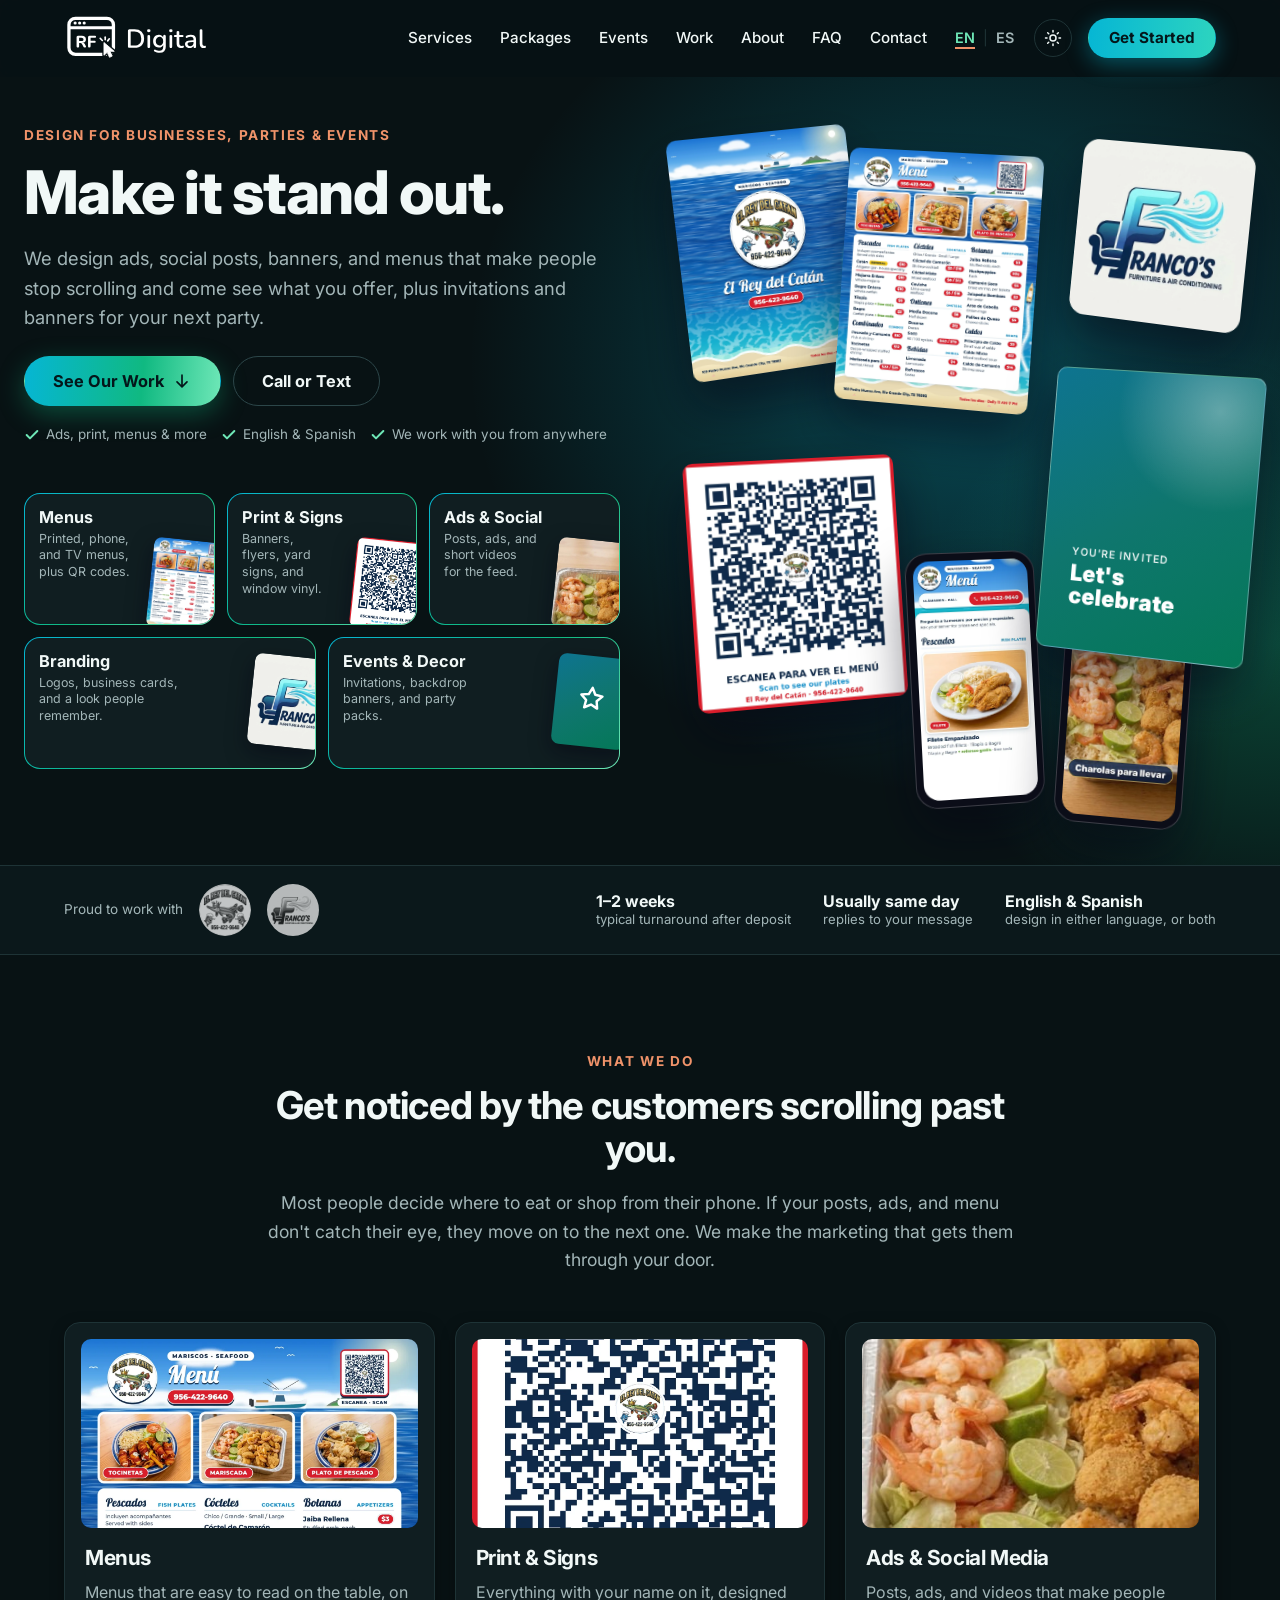
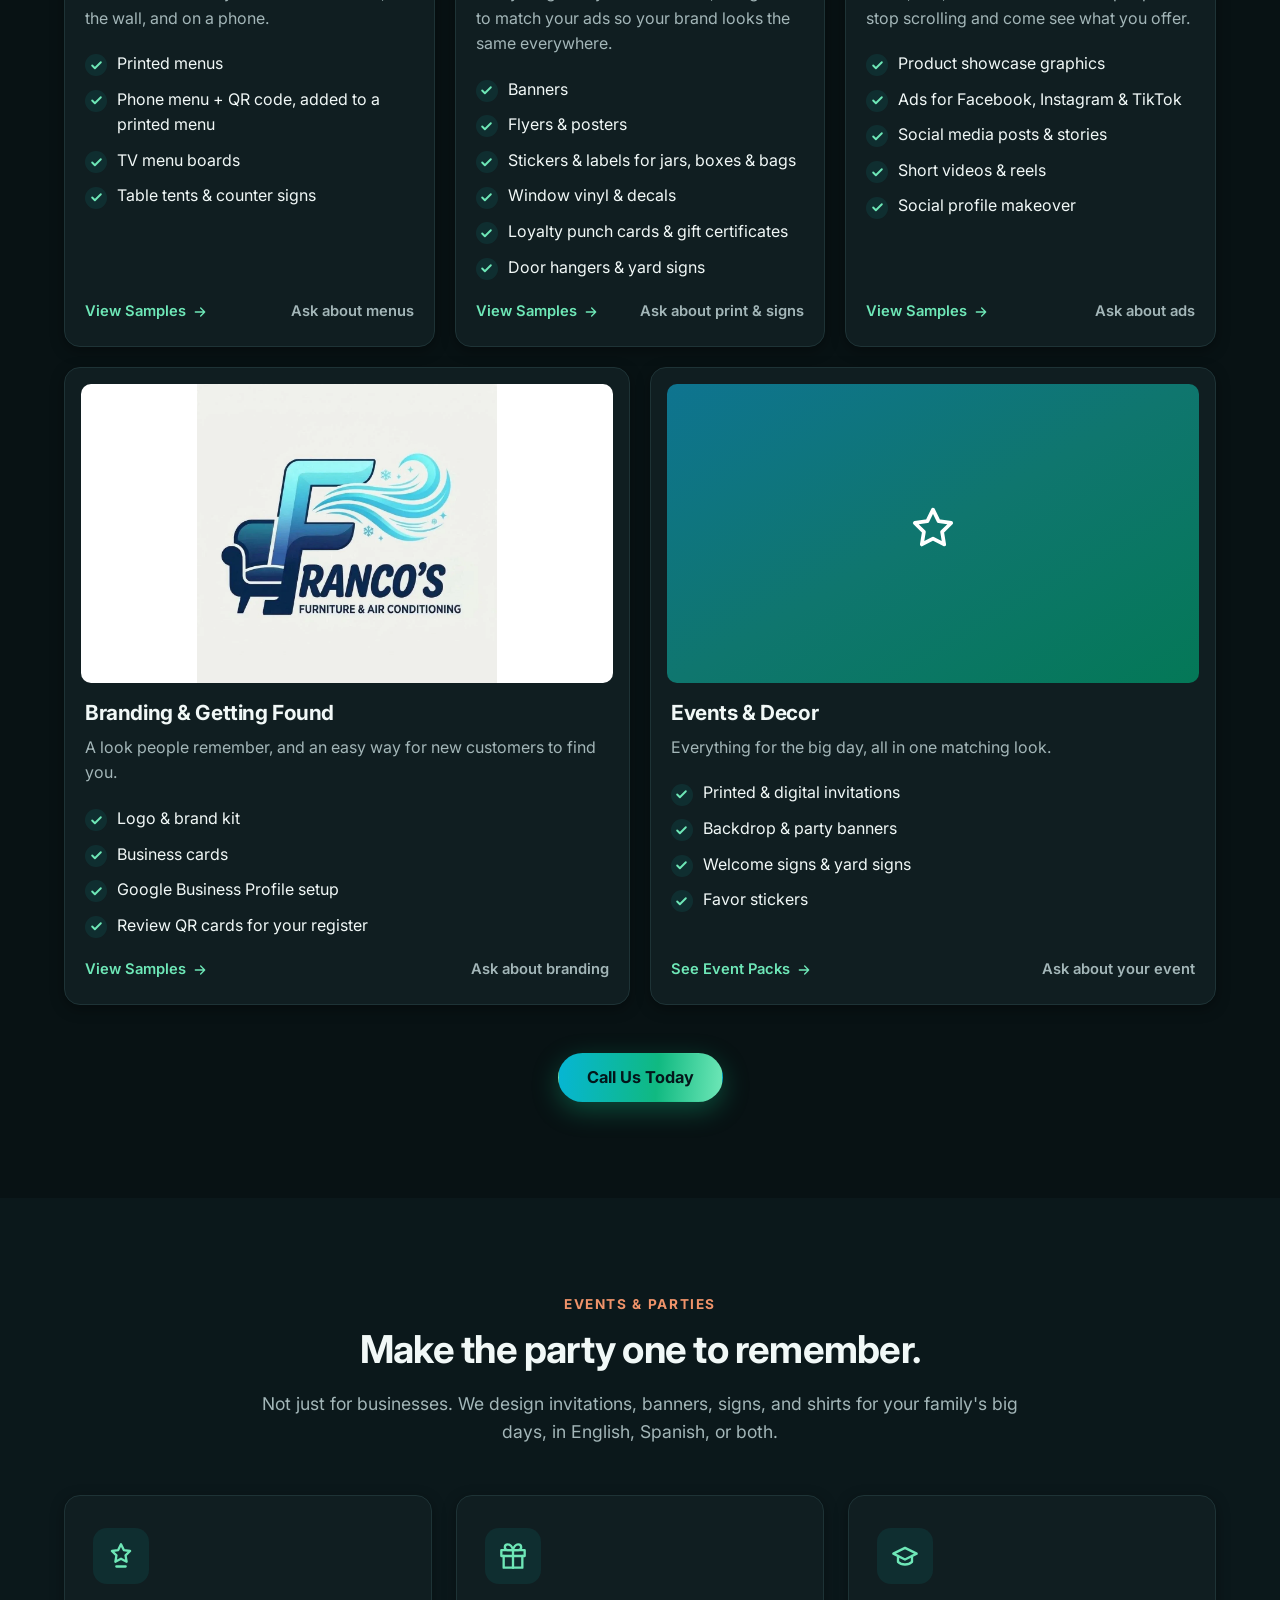
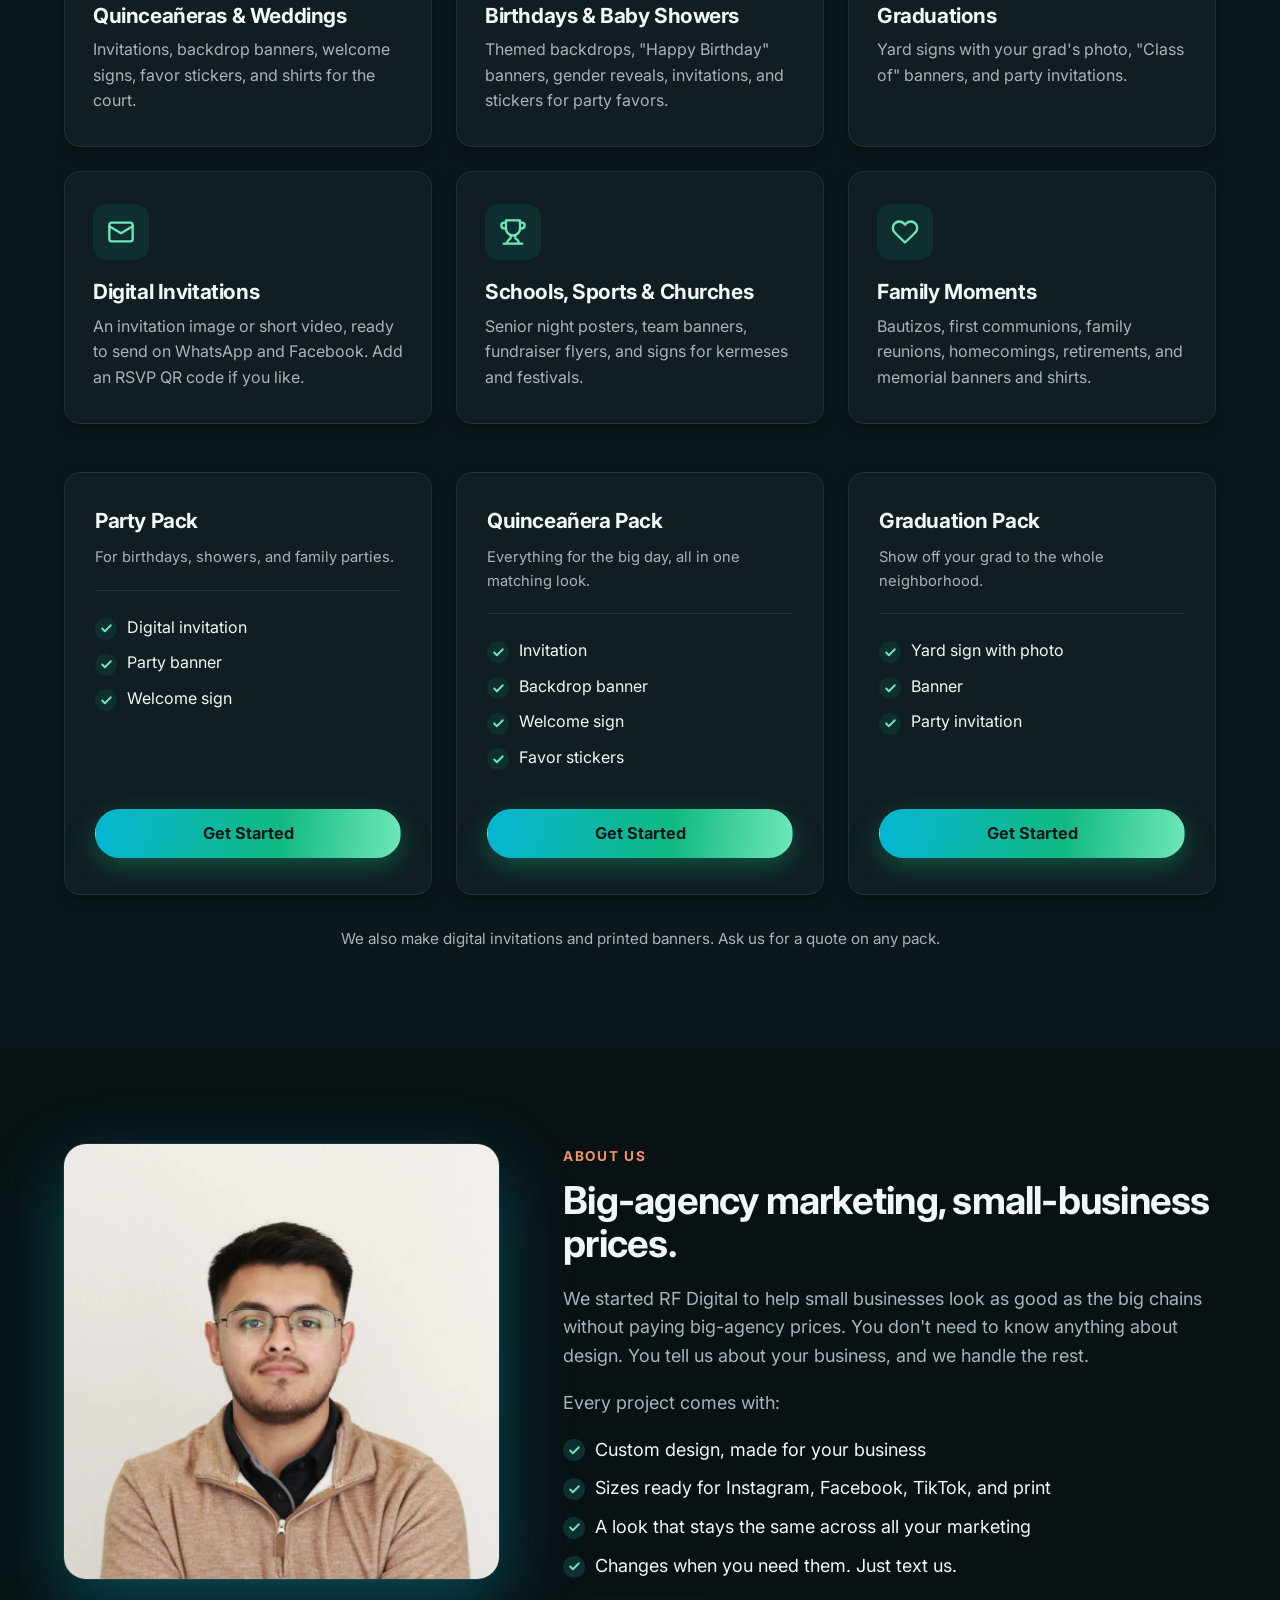
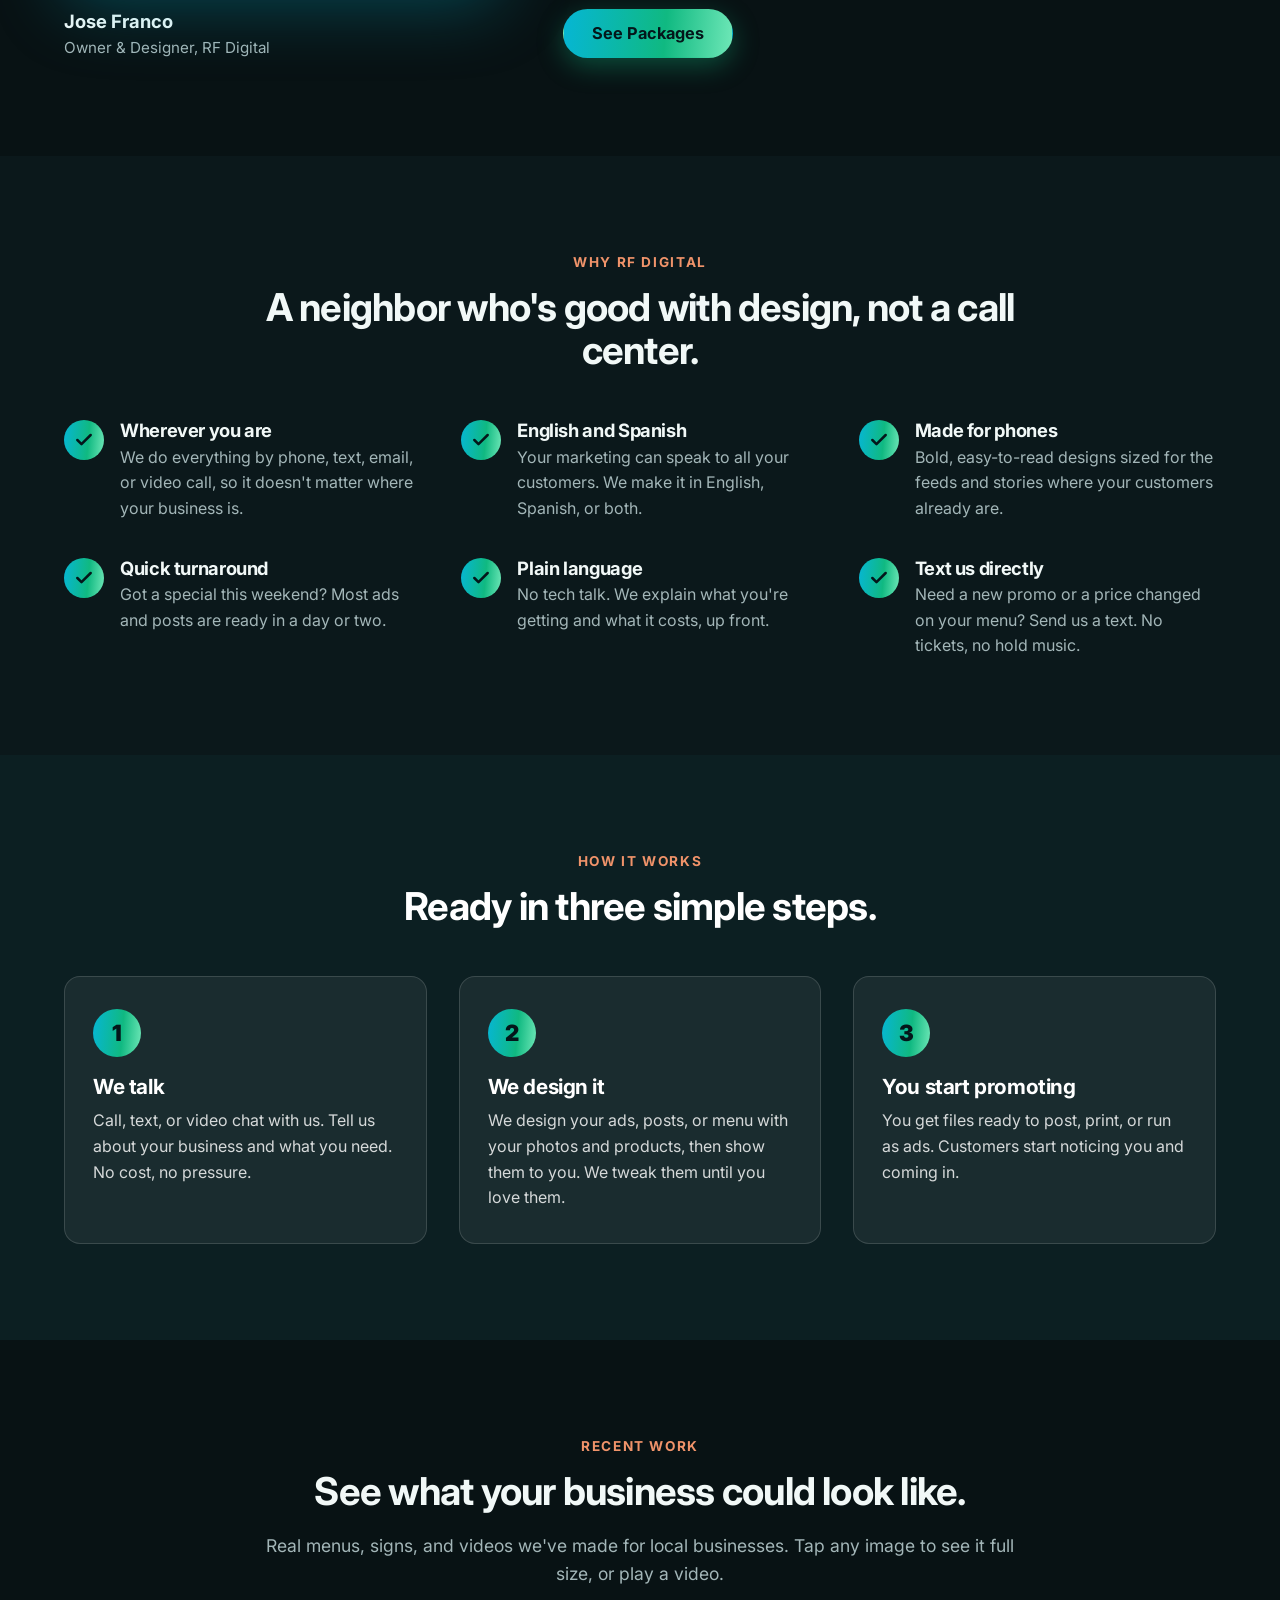
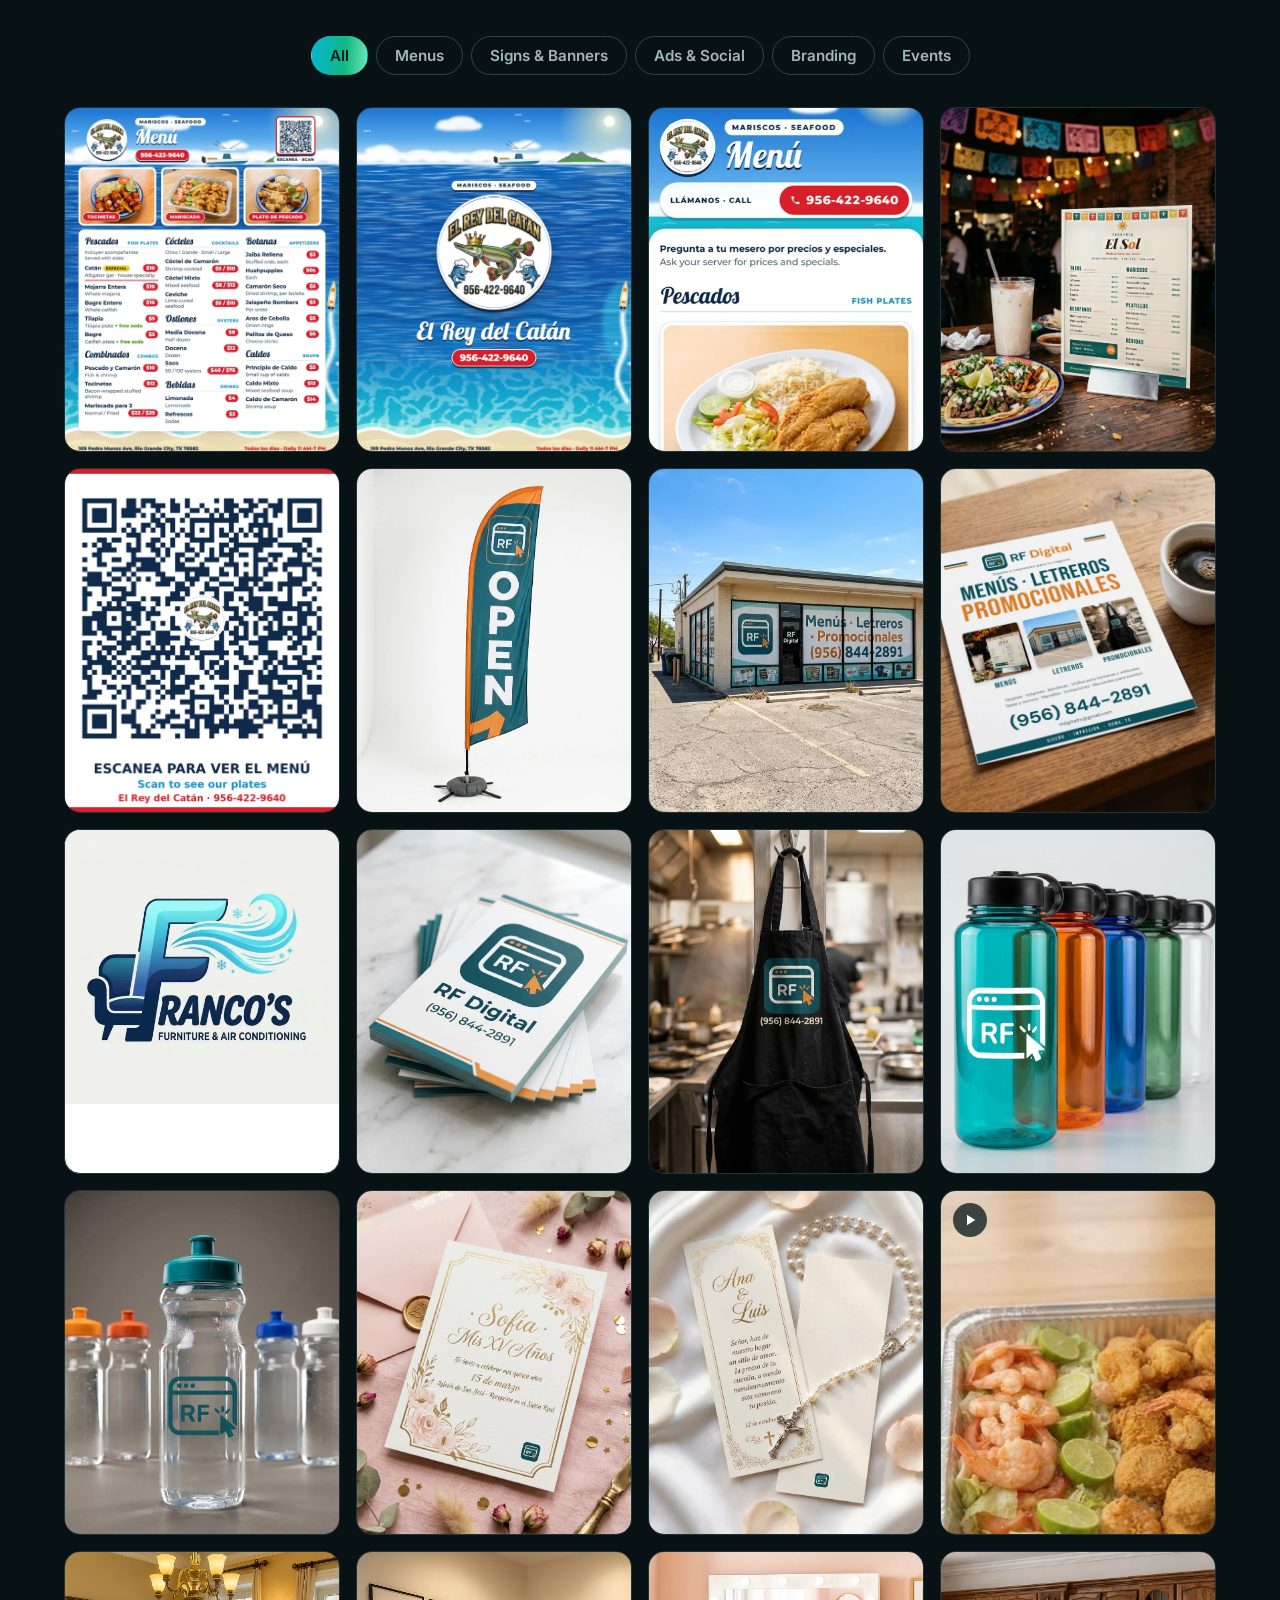
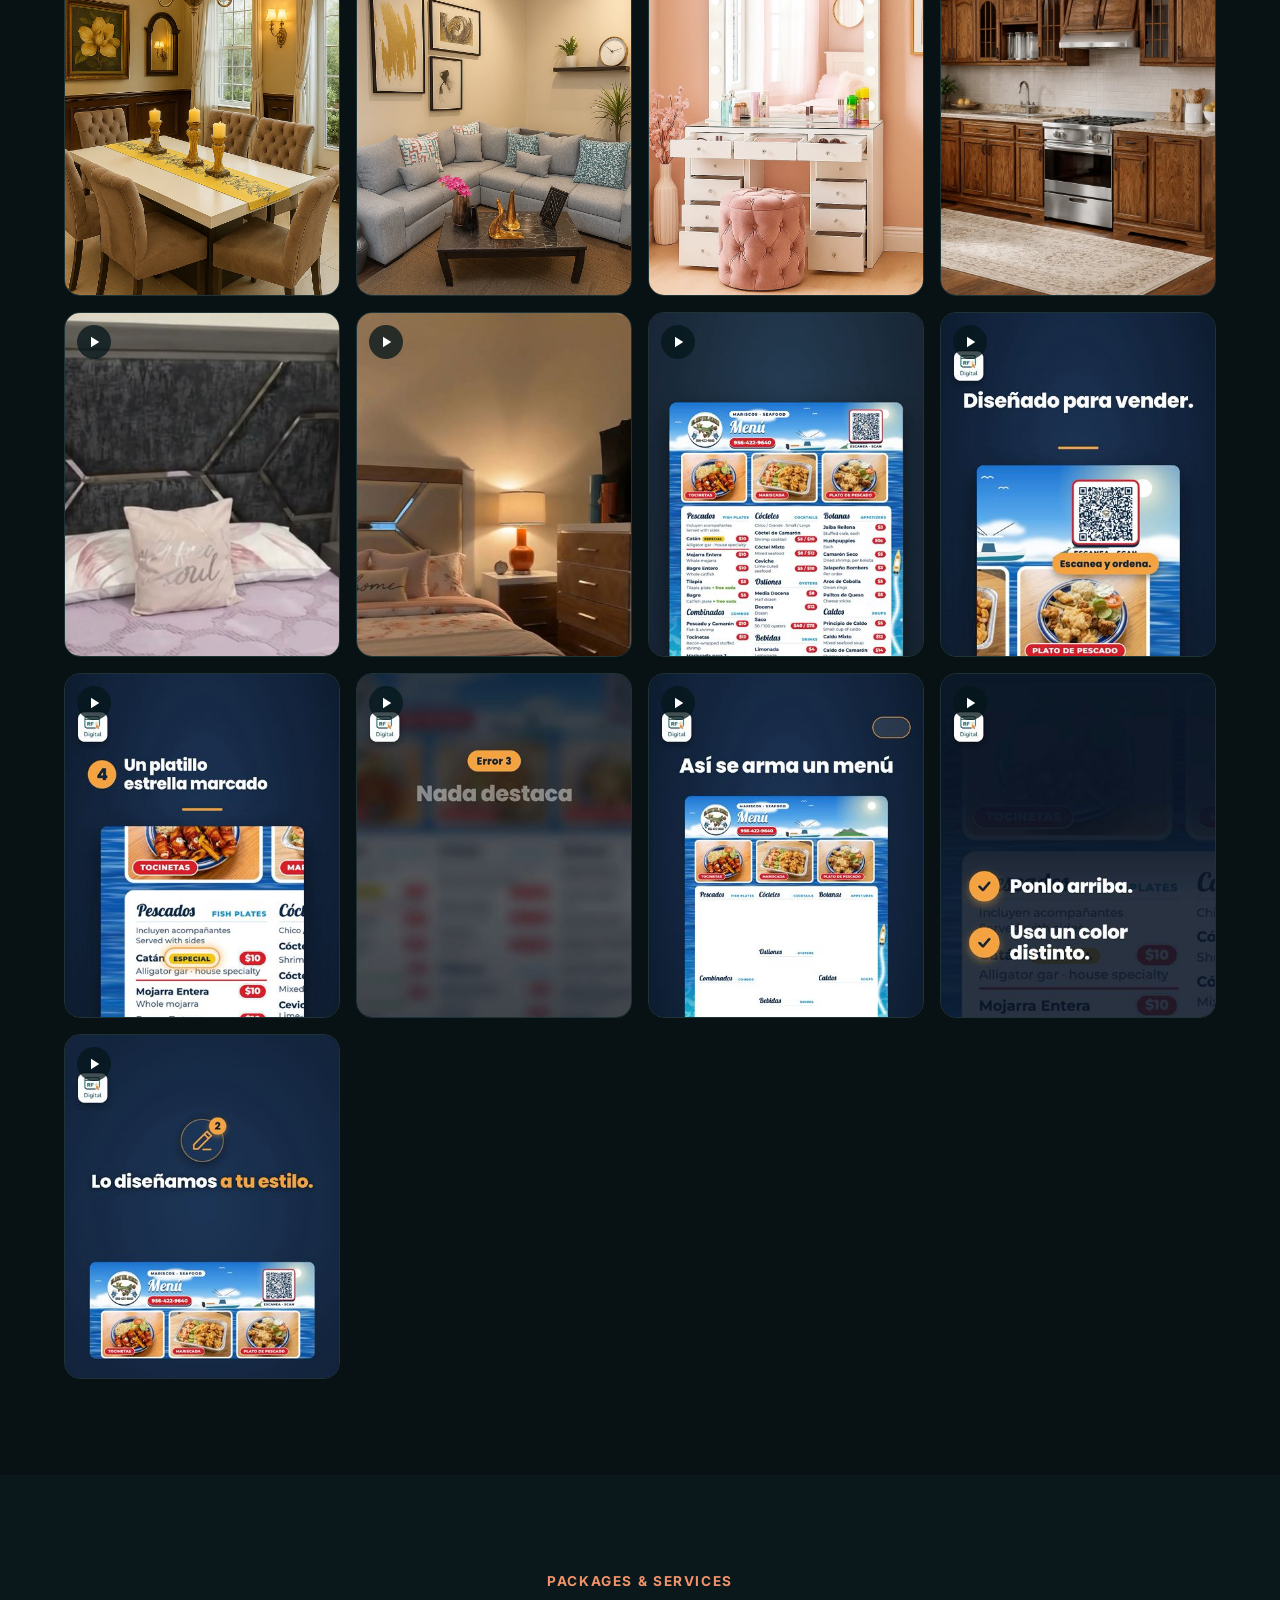
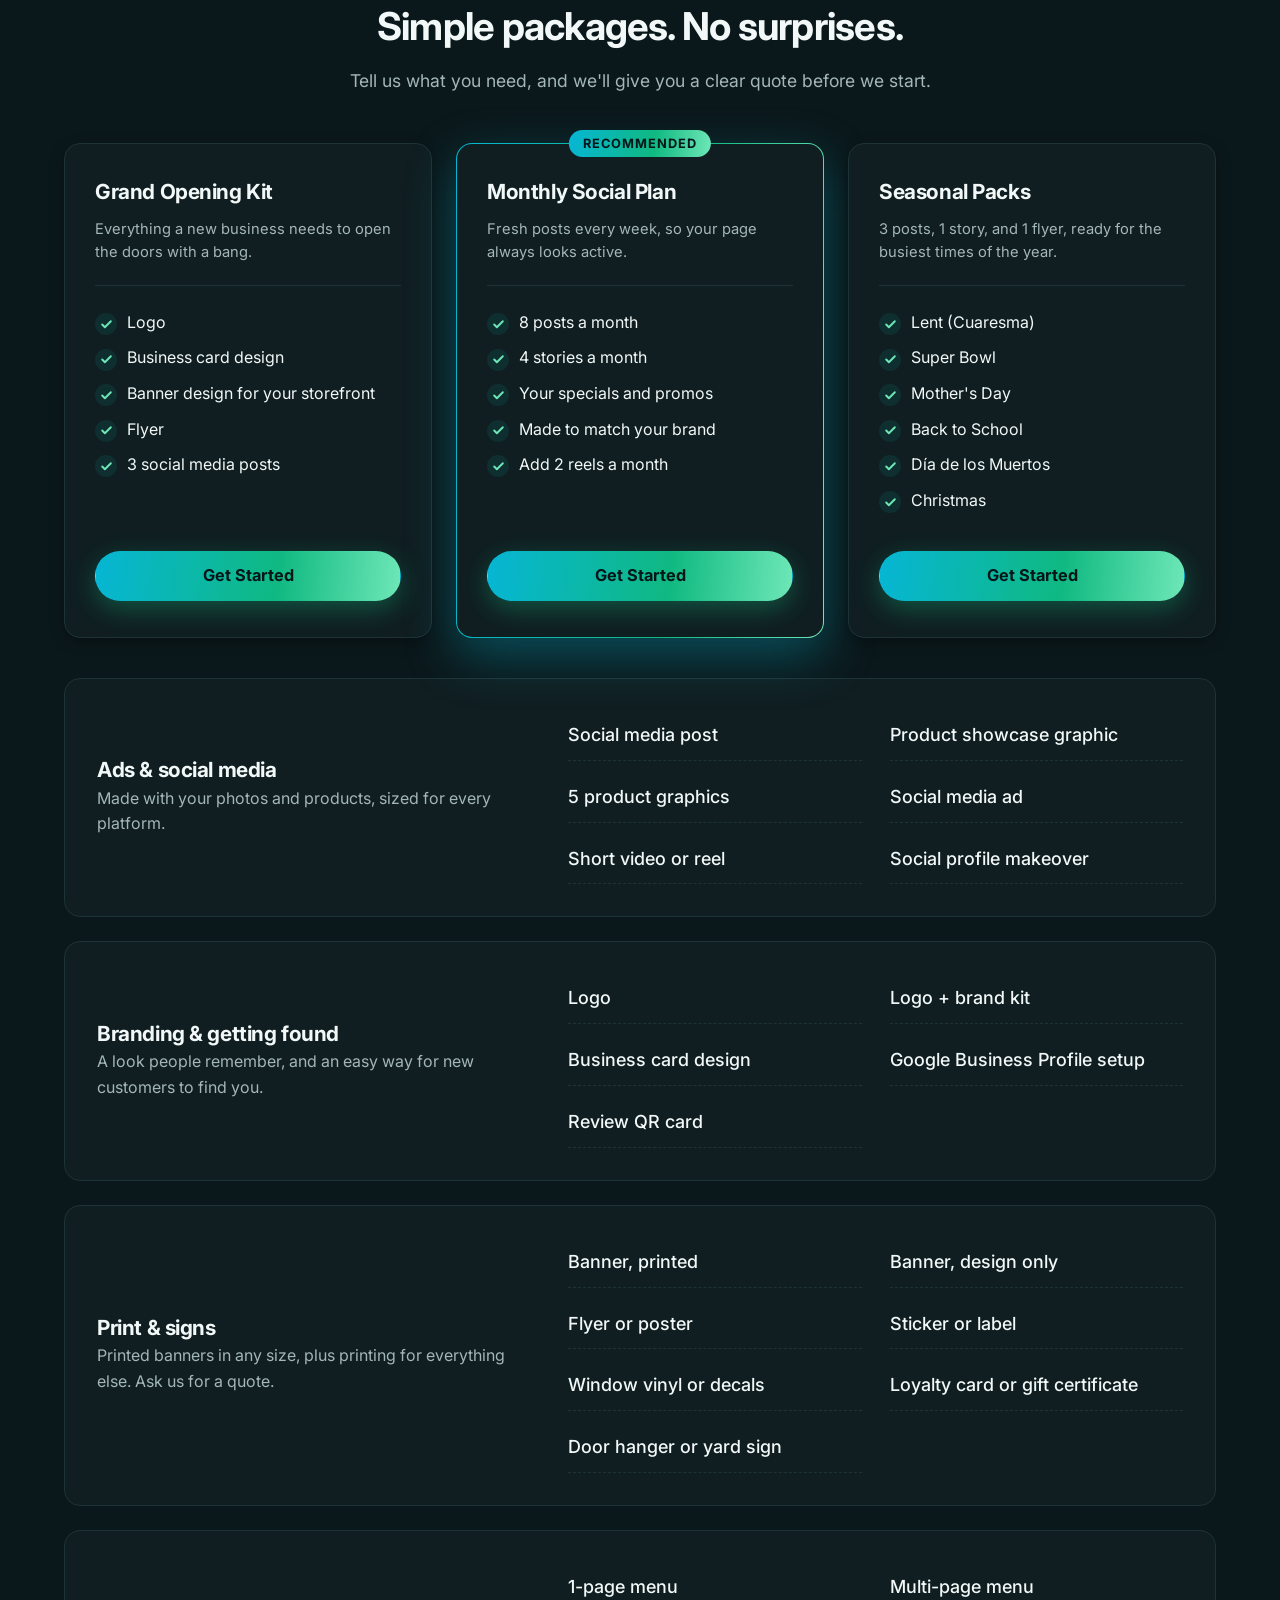
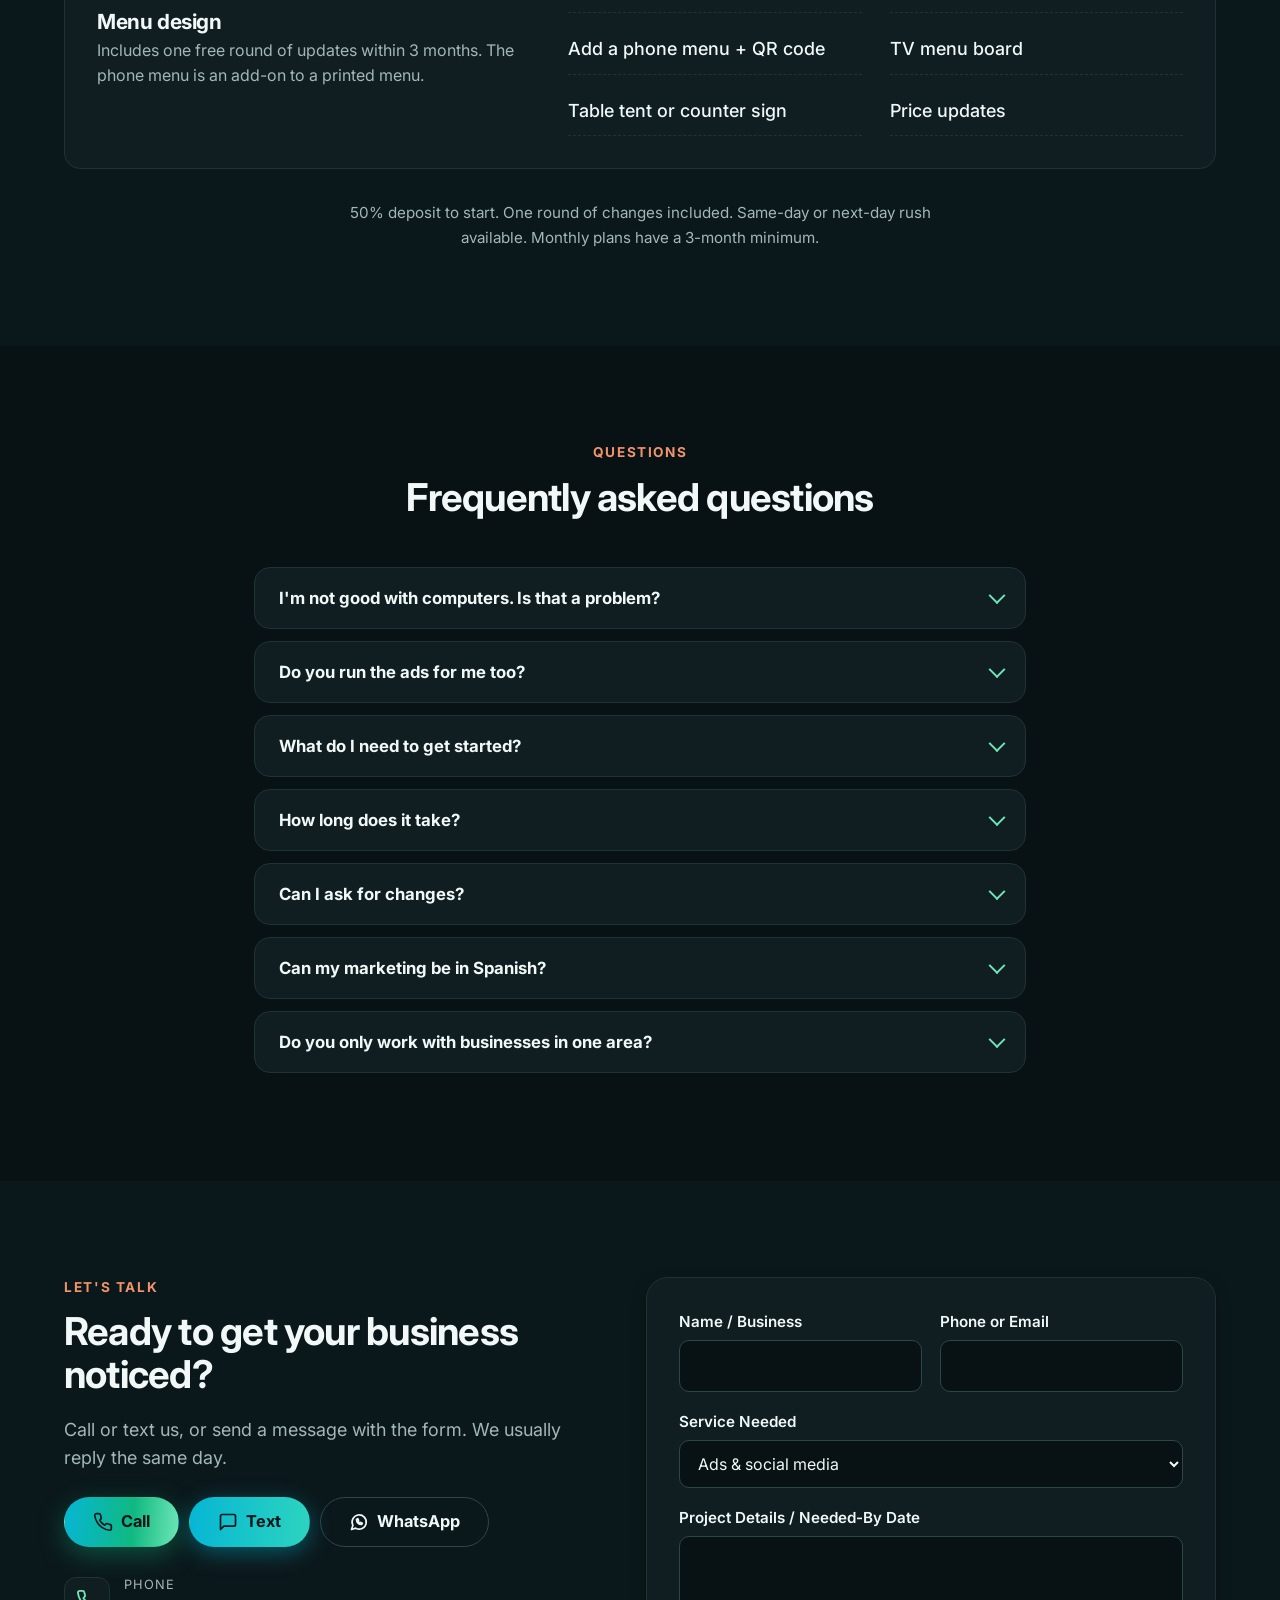
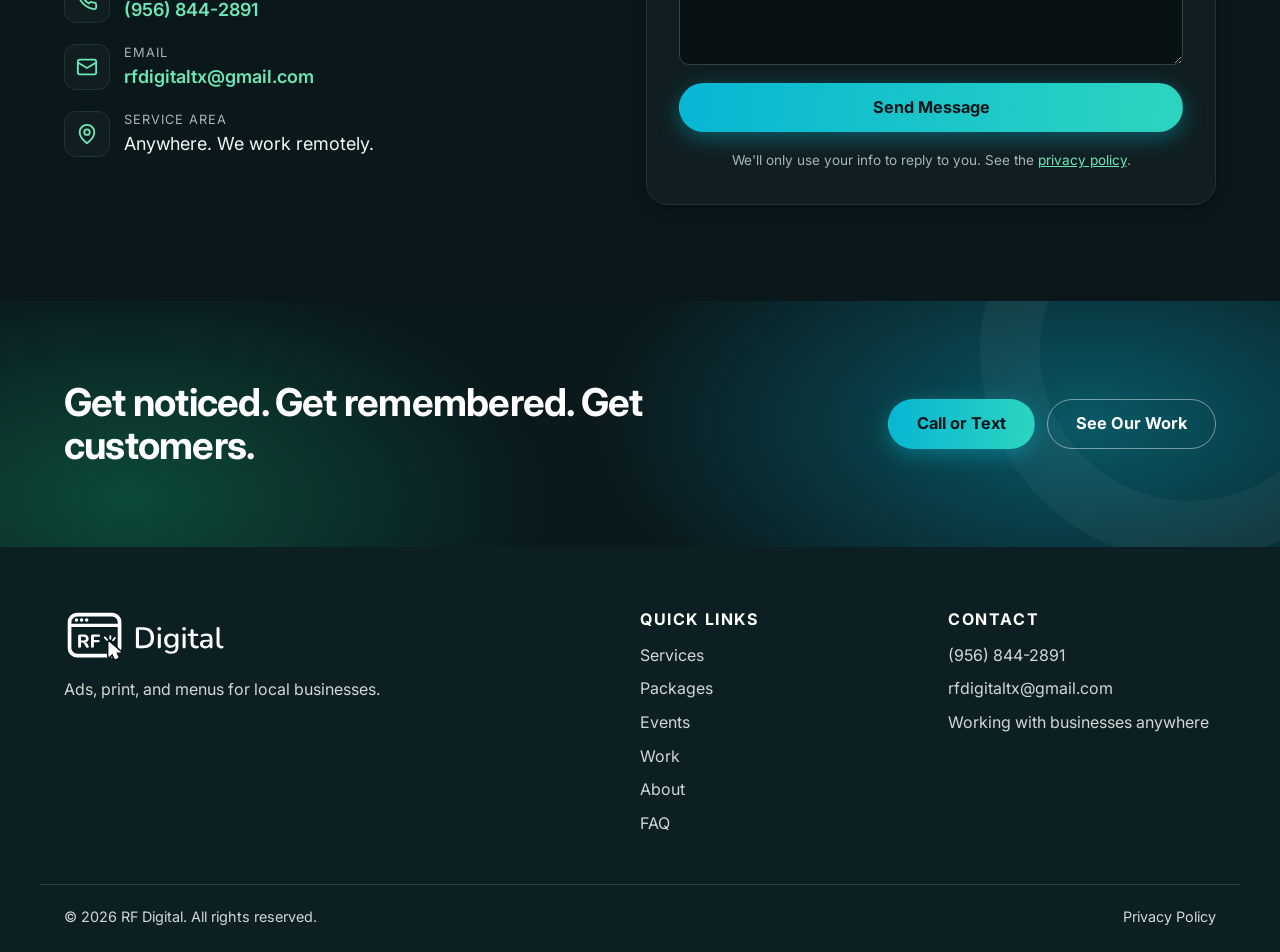
==== commit 32f783b9: "Use full-size mockup images and add storefront window mockup Replaces the 160px mockup thumbnails wi" ====
--- a/index.html
+++ b/index.html
@@ -21,7 +21,7 @@
   <meta property="og:title" content="RF Digital | Design for local businesses, parties &amp; events">
   <meta property="og:description" content="Ads, social posts, banners, menus, and invitations for local businesses, parties, and events.">
   <meta property="og:url" content="https://jose-franco22.github.io/rf-digital/">
-  <meta property="og:image" content="https://jose-franco22.github.io/rf-digital/assets/img/og-image.png?v=202611021907">
+  <meta property="og:image" content="https://jose-franco22.github.io/rf-digital/assets/img/og-image.png?v=202611021911">
   <meta property="og:image:width" content="1200">
   <meta property="og:image:height" content="630">
   <meta property="og:image:alt" content="RF Digital: make it stand out. Ads, print, menus, parties and events.">
@@ -36,7 +36,7 @@
   <link rel="preconnect" href="https://fonts.googleapis.com">
   <link rel="preconnect" href="https://fonts.gstatic.com" crossorigin>
   <link href="https://fonts.googleapis.com/css2?family=Inter:wght@400;500;600;700;800;900&display=swap" rel="stylesheet">
-  <link rel="stylesheet" href="assets/css/styles.css?v=202611021907">
+  <link rel="stylesheet" href="assets/css/styles.css?v=202611021911">
 
   <script type="application/ld+json">
   {
@@ -473,7 +473,7 @@
             <span class="g-over"><small>El Rey del Catán</small><b data-i18n="spot.4">Phone menu (PDF)</b><span class="g-detail" data-i18n="g.phone">A menu made to read on a phone, with a PDF customers can open.</span></span>
           </a>
           <a class="g-item" href="assets/img/work/el-sol-menu.webp" target="_blank" rel="noopener" data-cat="menus" data-need="Menu" data-kind="image">
-            <img src="assets/img/work/el-sol-menu.webp" alt="Table menu for a taquería" width="825" height="1024" loading="lazy">
+            <img src="assets/img/work/el-sol-menu.webp" alt="Table menu for a taquería" width="1400" height="1738" loading="lazy">
             
             <span class="g-over"><small data-i18n="g.mock">Design mockup</small><b data-i18n="g.mk.menu.t">Taquería table menu</b><span class="g-detail" data-i18n="g.mk.menu">A table menu with sections, prices, and a combo special that stands out.</span></span>
           </a>
@@ -483,9 +483,14 @@
             <span class="g-over"><small>El Rey del Catán</small><b data-i18n="spot.3">QR code sign</b><span class="g-detail" data-i18n="g.qr">A table sign customers scan to see the menu.</span></span>
           </a>
           <a class="g-item" href="assets/img/work/rf-digital-flag.webp" target="_blank" rel="noopener" data-cat="signs" data-need="Print" data-kind="image">
-            <img src="assets/img/work/rf-digital-flag.webp" alt="Feather flag that says Open" width="160" height="160" loading="lazy">
+            <img src="assets/img/work/rf-digital-flag.webp" alt="Feather flag that says Open" width="1024" height="1024" loading="lazy">
             
             <span class="g-over"><small data-i18n="g.mock">Design mockup</small><b data-i18n="g.mk.flag.t">Feather flag</b><span class="g-detail" data-i18n="g.mk.flag">A feather flag that tells drivers you're open.</span></span>
+          </a>
+          <a class="g-item" href="assets/img/work/rf-digital-storefront.webp" target="_blank" rel="noopener" data-cat="signs" data-need="Print" data-kind="image">
+            <img src="assets/img/work/rf-digital-storefront.webp" alt="Storefront windows covered in vinyl graphics with a logo and phone number" width="1024" height="1024" loading="lazy">
+            
+            <span class="g-over"><small data-i18n="g.mock">Design mockup</small><b data-i18n="g.mk.windows.t">Window graphics</b><span class="g-detail" data-i18n="g.mk.windows">Window vinyls that turn your storefront into a sign people see from the street.</span></span>
           </a>
           <a class="g-item" href="assets/img/work/rf-digital-flyer.webp" target="_blank" rel="noopener" data-cat="ads" data-need="Print" data-kind="image">
             <img src="assets/img/work/rf-digital-flyer.webp" alt="Printed flyer for menus, signs, and promo items" width="1400" height="1400" loading="lazy">
@@ -498,32 +503,32 @@
             <span class="g-over"><small>Franco's Furniture &amp; Air Conditioning</small><b data-i18n="fr.2">New logo</b><span class="g-detail" data-i18n="g.logo">A new logo for a furniture and air conditioning store.</span></span>
           </a>
           <a class="g-item" href="assets/img/work/rf-digital-business-cards.webp" target="_blank" rel="noopener" data-cat="branding" data-need="Branding" data-kind="image">
-            <img src="assets/img/work/rf-digital-business-cards.webp" alt="Stack of business cards with a logo" width="160" height="160" loading="lazy">
+            <img src="assets/img/work/rf-digital-business-cards.webp" alt="Stack of business cards with a logo" width="1024" height="1024" loading="lazy">
             
             <span class="g-over"><small data-i18n="g.mock">Design mockup</small><b data-i18n="g.mk.cards.t">Business cards</b><span class="g-detail" data-i18n="g.mk.cards">Business cards with your logo and phone number.</span></span>
           </a>
           <a class="g-item" href="assets/img/work/rf-digital-apron.webp" target="_blank" rel="noopener" data-cat="branding" data-need="Branding" data-kind="image">
-            <img src="assets/img/work/rf-digital-apron.webp" alt="Black apron with a logo and phone number" width="160" height="160" loading="lazy">
+            <img src="assets/img/work/rf-digital-apron.webp" alt="Black apron with a logo and phone number" width="1024" height="1024" loading="lazy">
             
             <span class="g-over"><small data-i18n="g.mock">Design mockup</small><b data-i18n="g.mk.apron.t">Branded apron</b><span class="g-detail" data-i18n="g.mk.apron">An apron with your logo and number, for the kitchen or the counter.</span></span>
           </a>
           <a class="g-item" href="assets/img/work/rf-digital-bottles.webp" target="_blank" rel="noopener" data-cat="branding" data-need="Branding" data-kind="image">
-            <img src="assets/img/work/rf-digital-bottles.webp" alt="Water bottles in several colors with a logo" width="160" height="160" loading="lazy">
+            <img src="assets/img/work/rf-digital-bottles.webp" alt="Water bottles in several colors with a logo" width="1024" height="1024" loading="lazy">
             
             <span class="g-over"><small data-i18n="g.mock">Design mockup</small><b data-i18n="g.mk.bottles.t">Branded water bottles</b><span class="g-detail" data-i18n="g.mk.bottles">Water bottles with your logo, in colors that match your brand.</span></span>
           </a>
           <a class="g-item" href="assets/img/work/rf-digital-sport-bottles.webp" target="_blank" rel="noopener" data-cat="branding" data-need="Branding" data-kind="image">
-            <img src="assets/img/work/rf-digital-sport-bottles.webp" alt="Squeeze bottles with a logo" width="160" height="160" loading="lazy">
+            <img src="assets/img/work/rf-digital-sport-bottles.webp" alt="Squeeze bottles with a logo" width="1024" height="1024" loading="lazy">
             
             <span class="g-over"><small data-i18n="g.mock">Design mockup</small><b data-i18n="g.mk.sport.t">Branded sport bottles</b><span class="g-detail" data-i18n="g.mk.sport">Squeeze bottles with your logo, for giveaways and events.</span></span>
           </a>
           <a class="g-item" href="assets/img/work/xv-invitation.webp" target="_blank" rel="noopener" data-cat="events" data-need="Event" data-kind="image">
-            <img src="assets/img/work/xv-invitation.webp" alt="Quinceañera invitation with pink flowers" width="160" height="160" loading="lazy">
+            <img src="assets/img/work/xv-invitation.webp" alt="Quinceañera invitation with pink flowers" width="1024" height="1024" loading="lazy">
             
             <span class="g-over"><small data-i18n="g.mock">Design mockup</small><b data-i18n="g.mk.xv.t">Quinceañera invitation</b><span class="g-detail" data-i18n="g.mk.xv">A printed invitation with flowers and gold lettering.</span></span>
           </a>
           <a class="g-item" href="assets/img/work/wedding-rosary-favor.webp" target="_blank" rel="noopener" data-cat="events" data-need="Event" data-kind="image">
-            <img src="assets/img/work/wedding-rosary-favor.webp" alt="Wedding favor card with a rosary" width="160" height="160" loading="lazy">
+            <img src="assets/img/work/wedding-rosary-favor.webp" alt="Wedding favor card with a rosary" width="1024" height="1024" loading="lazy">
             
             <span class="g-over"><small data-i18n="g.mock">Design mockup</small><b data-i18n="g.mk.rosary.t">Wedding favor</b><span class="g-detail" data-i18n="g.mk.rosary">A keepsake card with a rosary for wedding guests.</span></span>
           </a>
@@ -885,7 +890,7 @@
     <a href="sms:+19568442891" class="mb-text"><svg viewBox="0 0 24 24" aria-hidden="true"><path d="M21 15a2 2 0 0 1-2 2H7l-4 4V5a2 2 0 0 1 2-2h14a2 2 0 0 1 2 2z"/></svg><span data-i18n="contact.text">Text</span></a>
   </div>
 
-  <script src="assets/js/i18n.js?v=202611021907"></script>
-  <script src="assets/js/main.js?v=202611021907"></script>
+  <script src="assets/js/i18n.js?v=202611021911"></script>
+  <script src="assets/js/main.js?v=202611021911"></script>
 </body>
 </html>
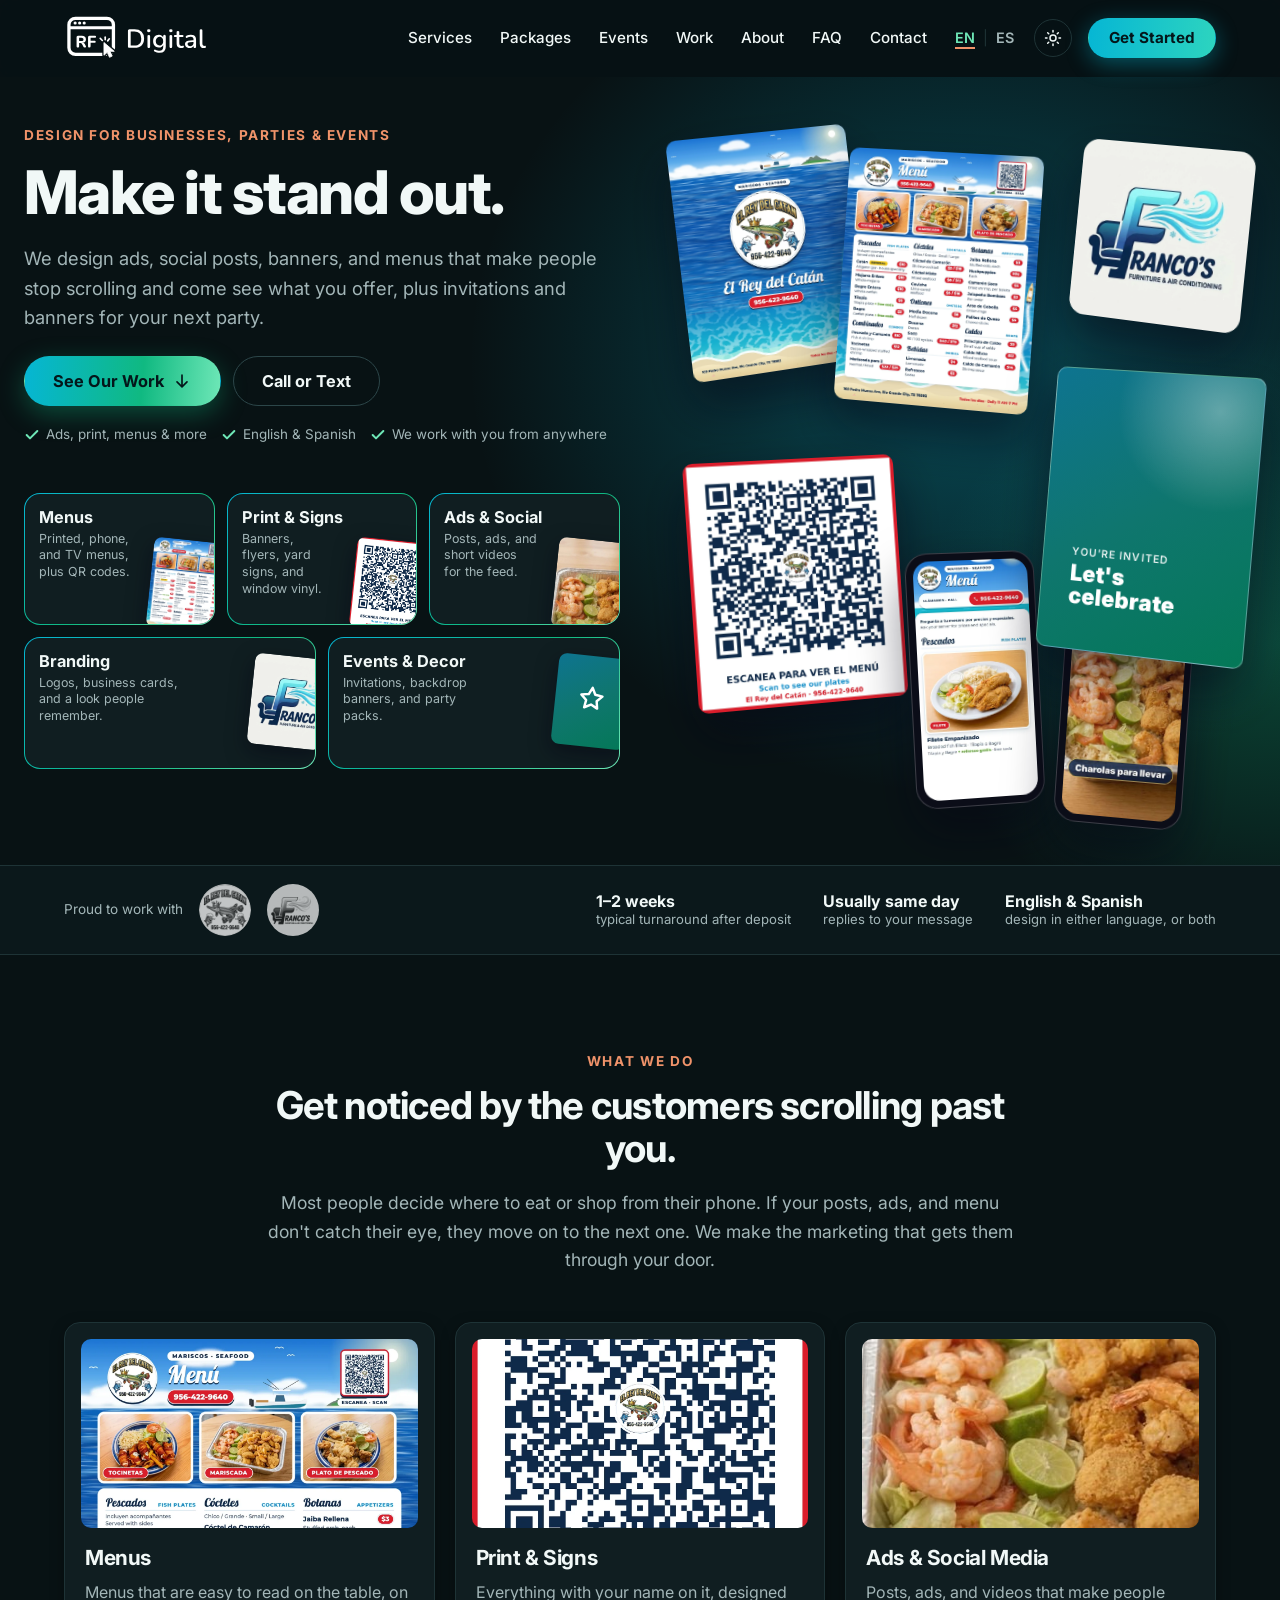
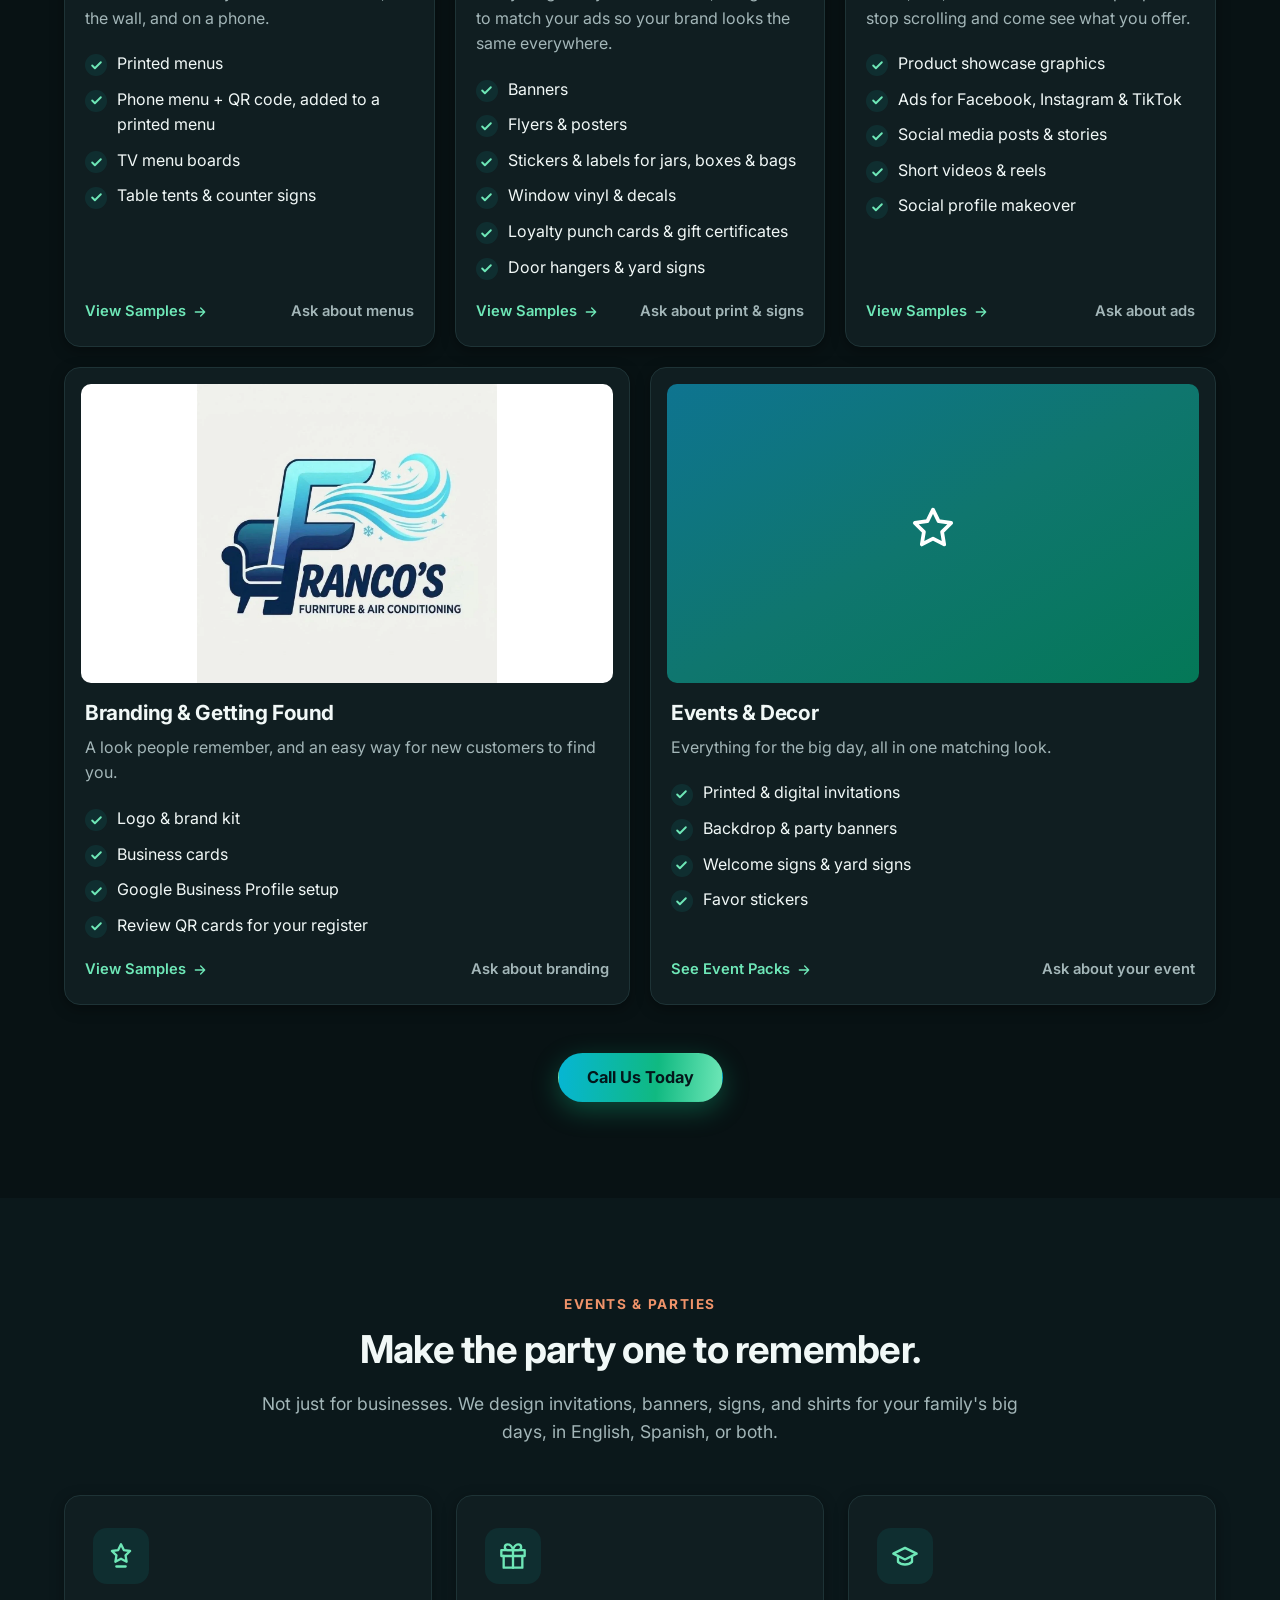
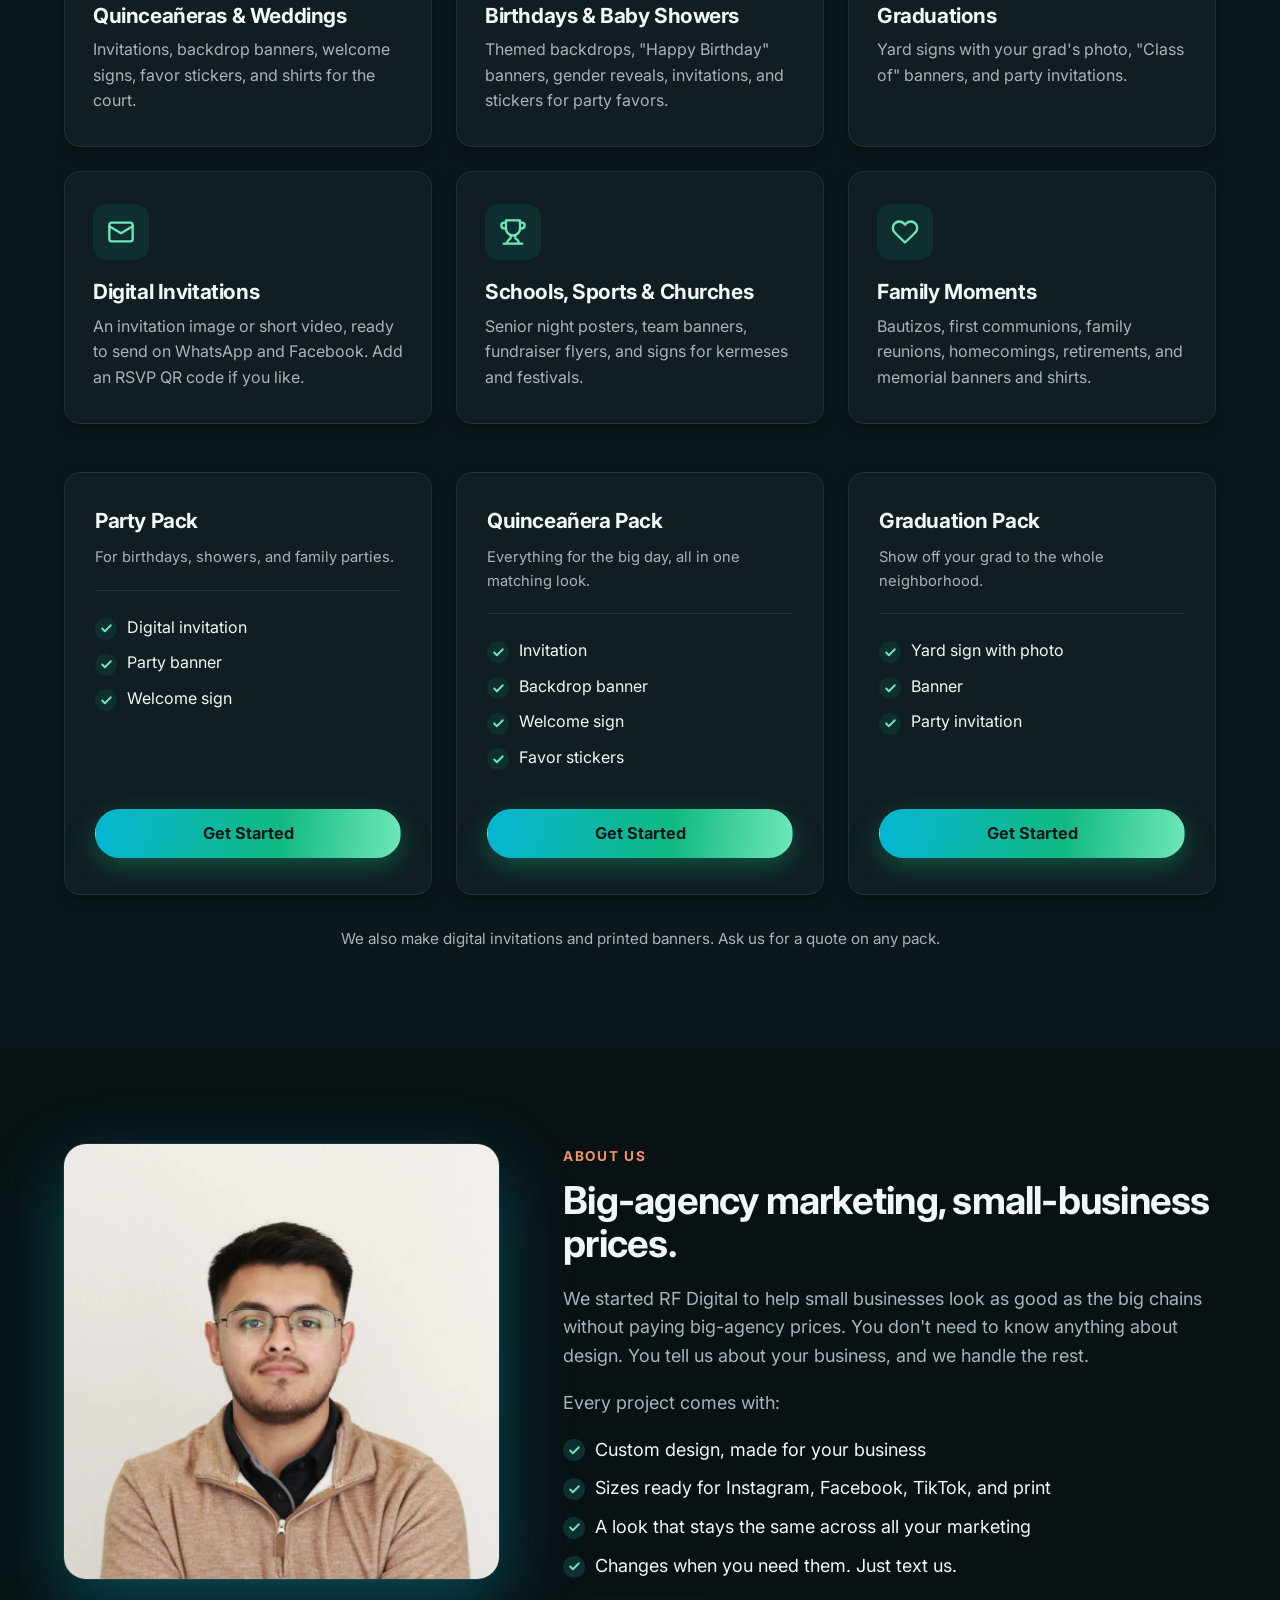
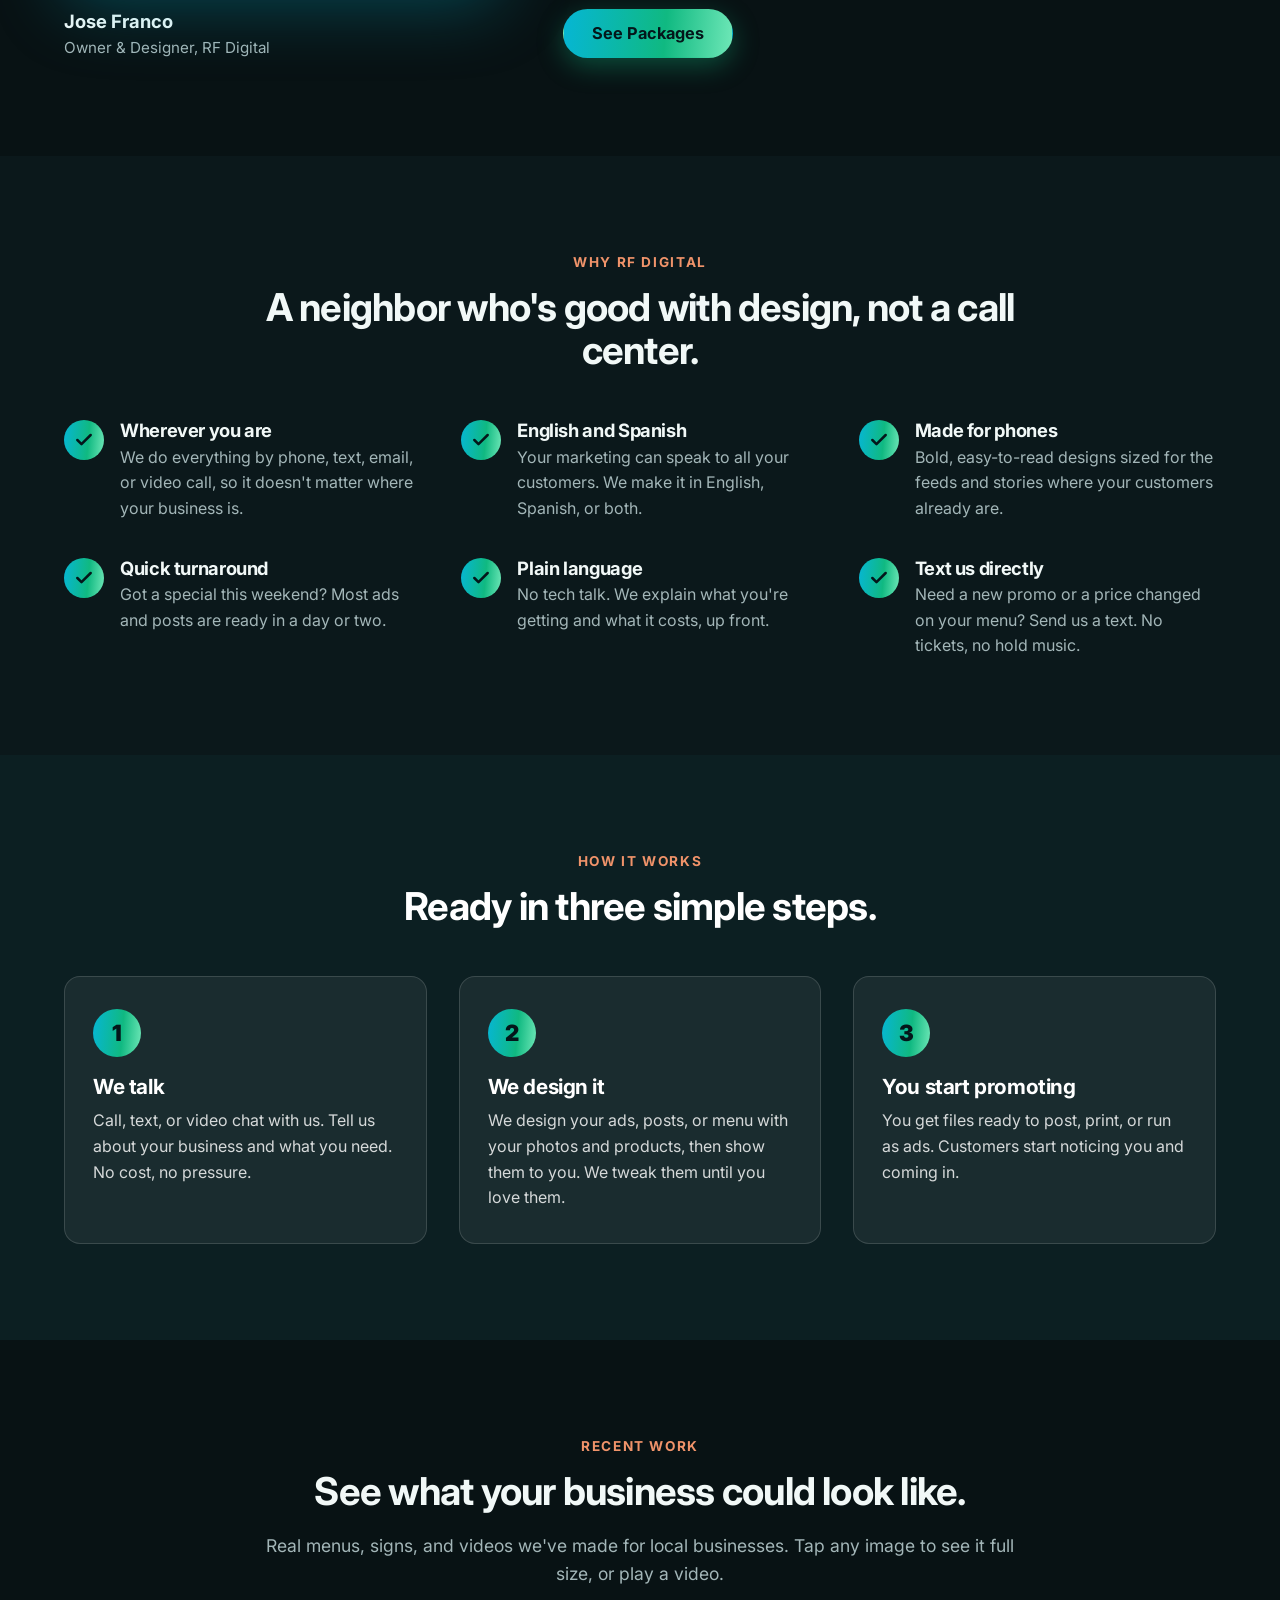
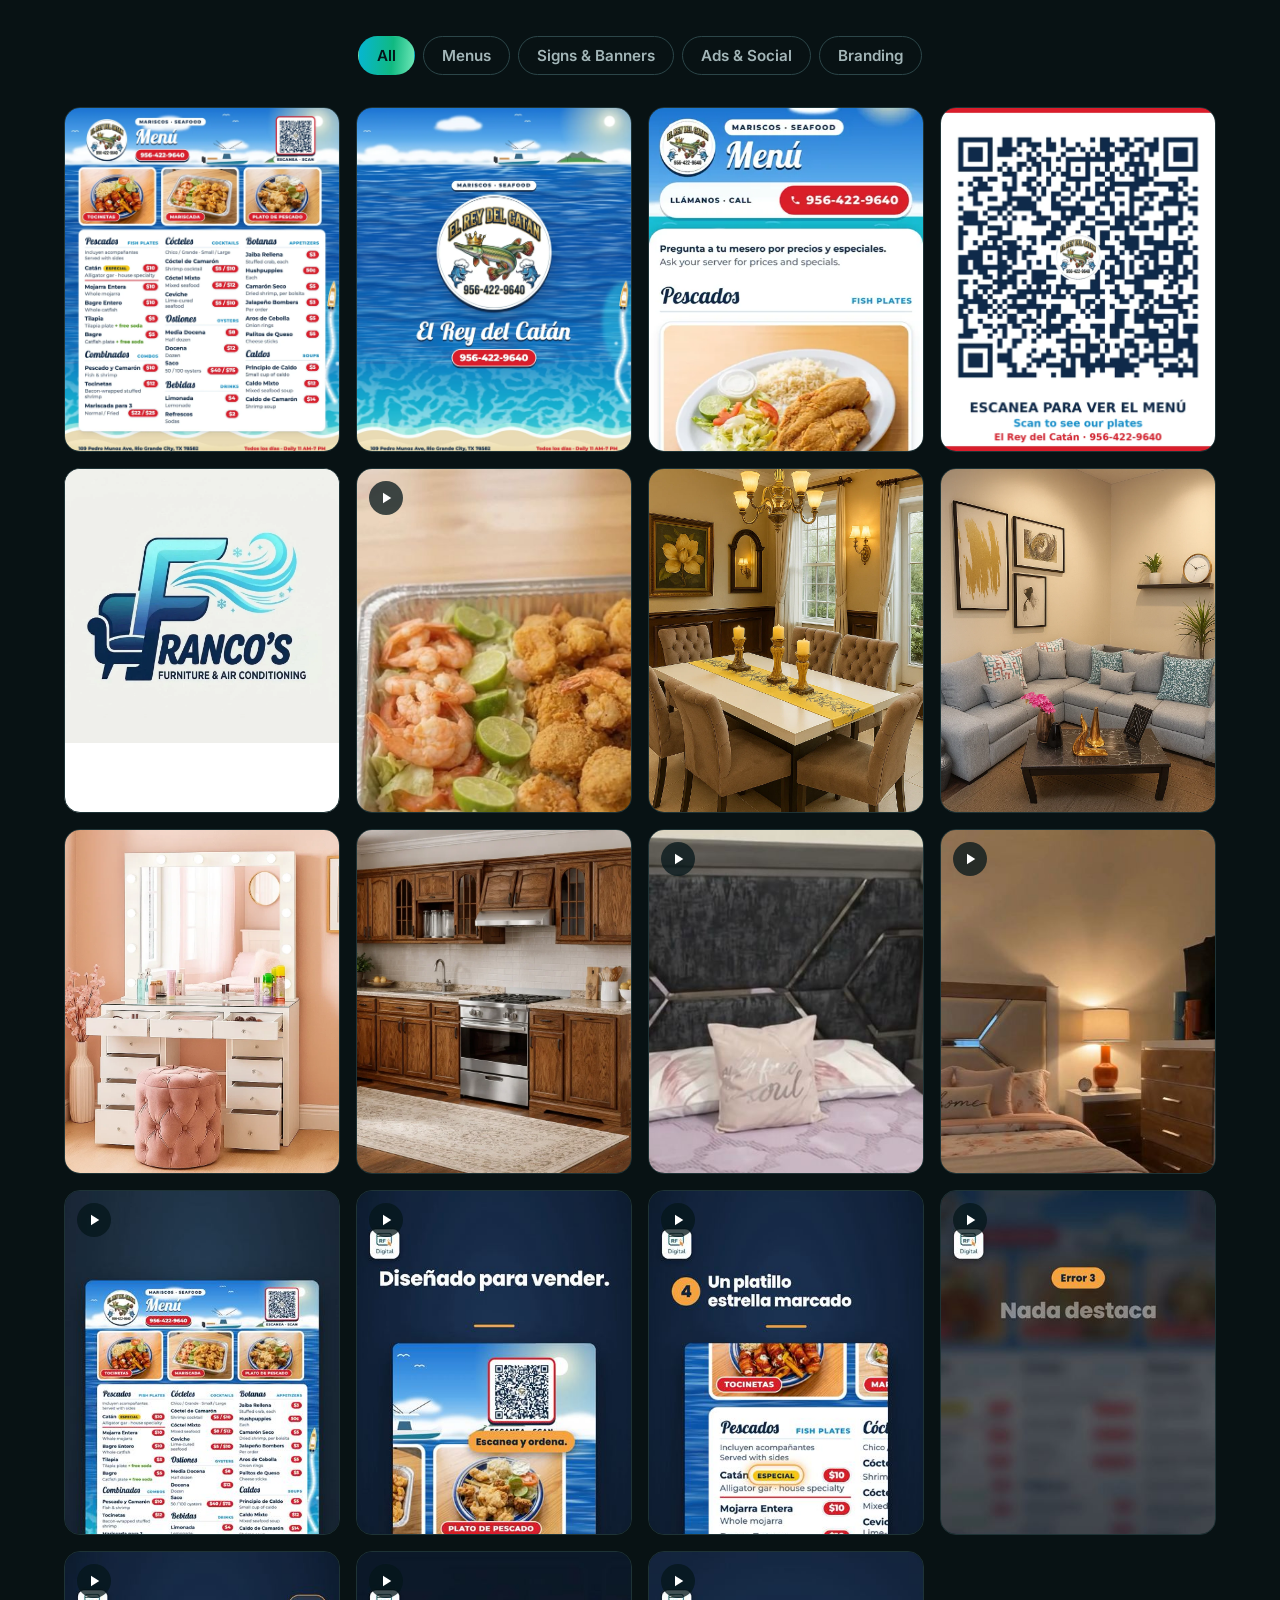
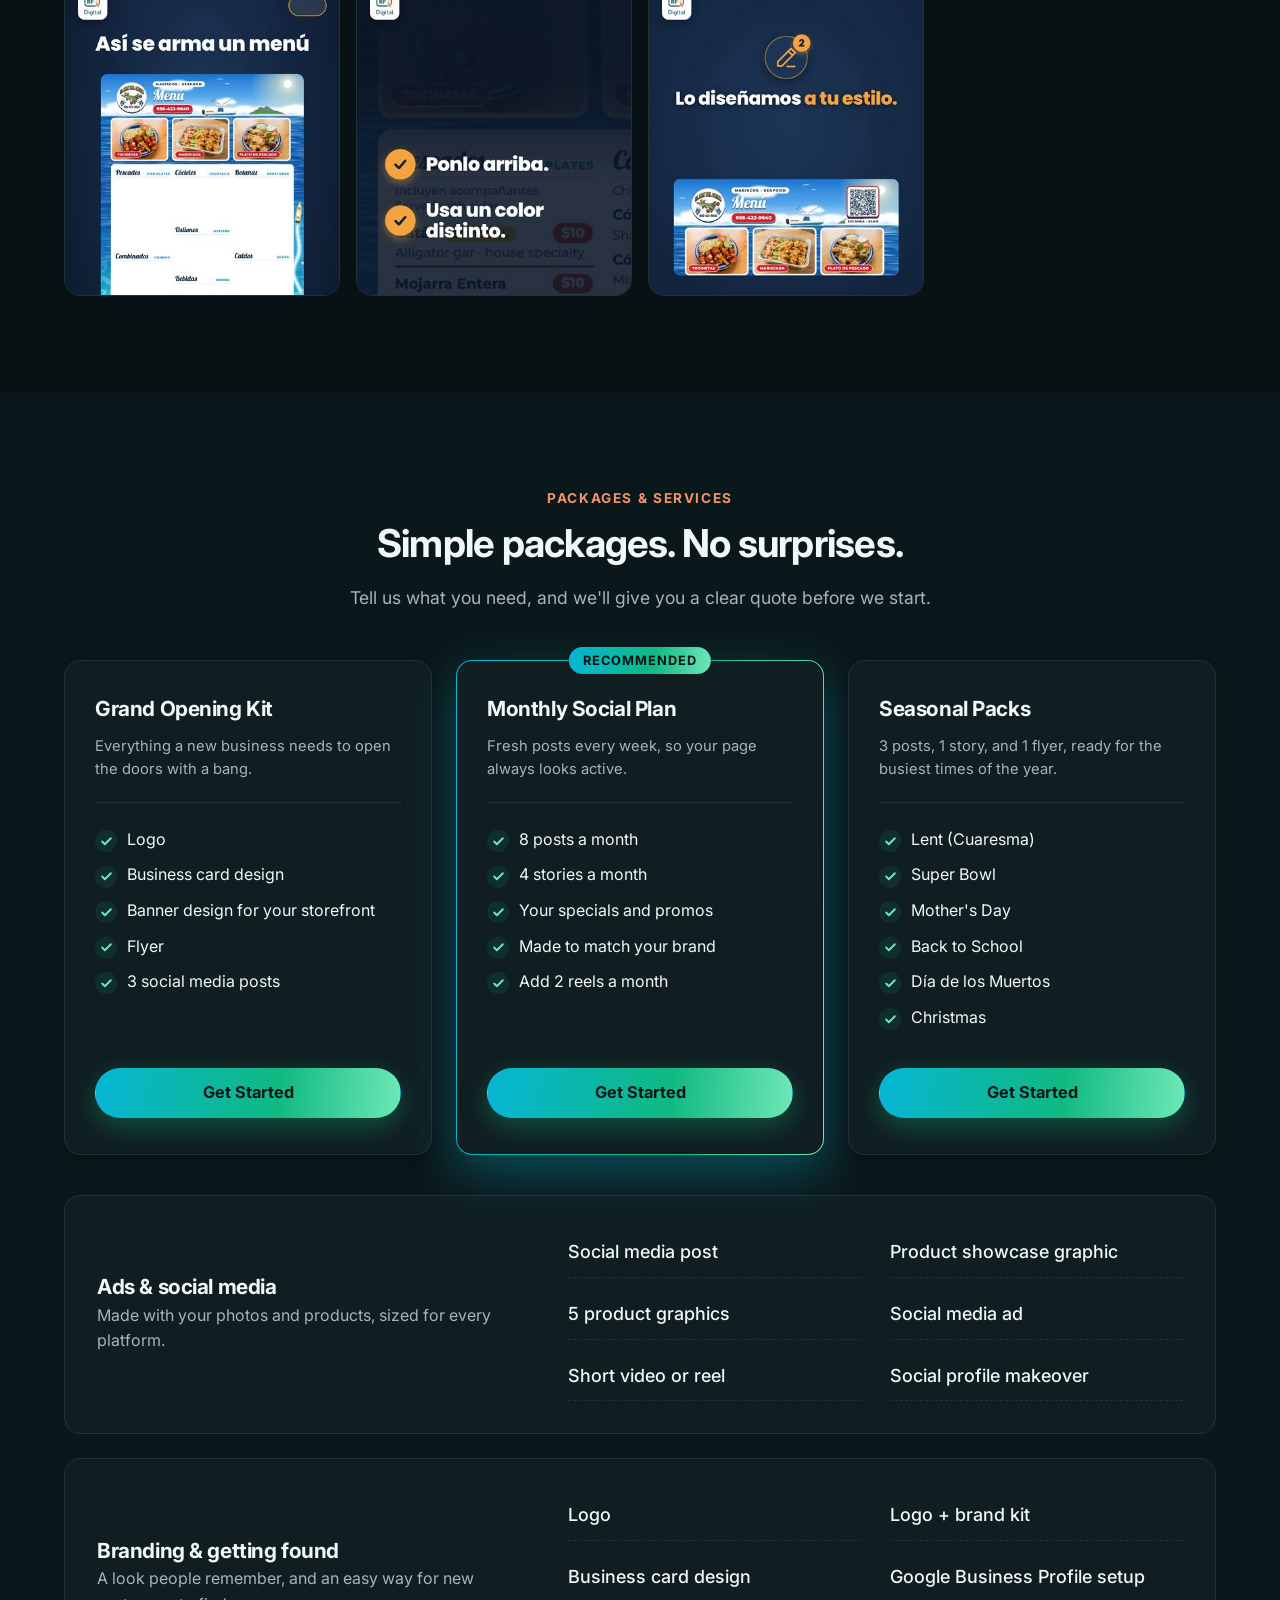
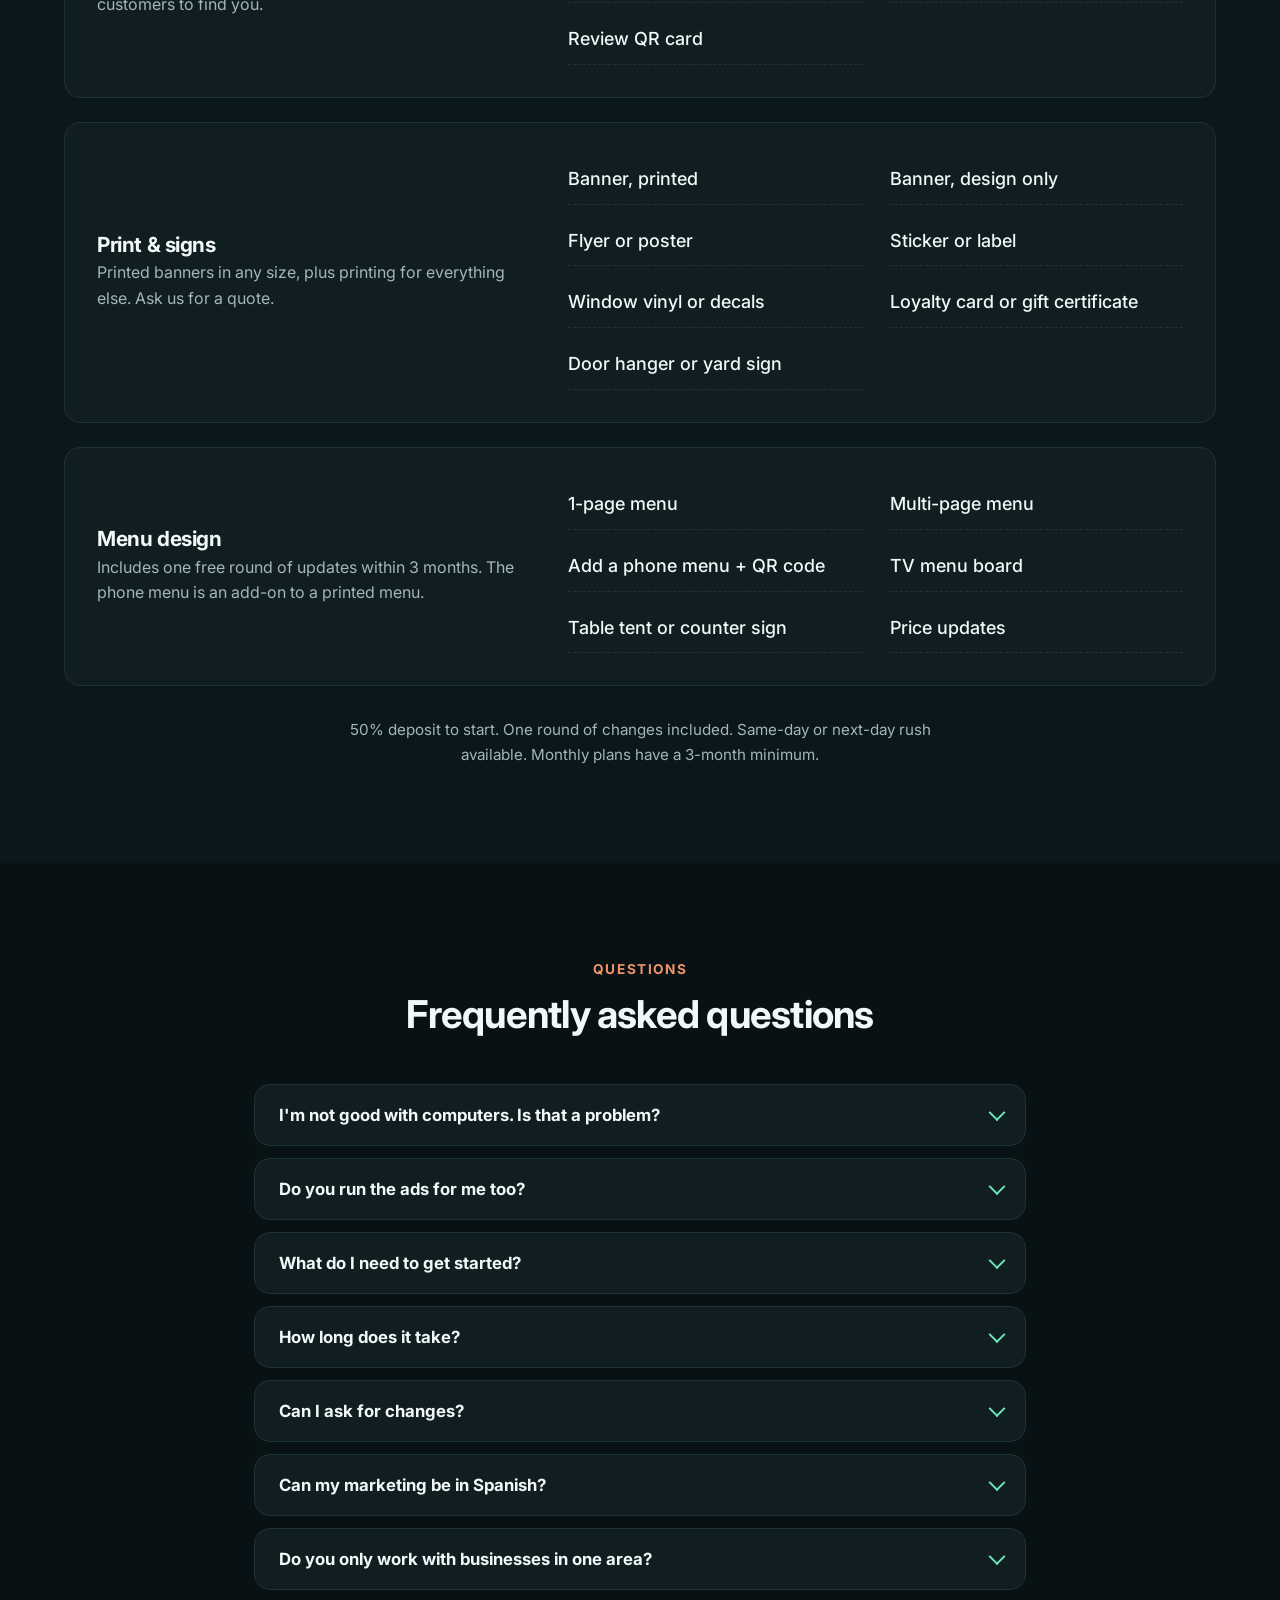
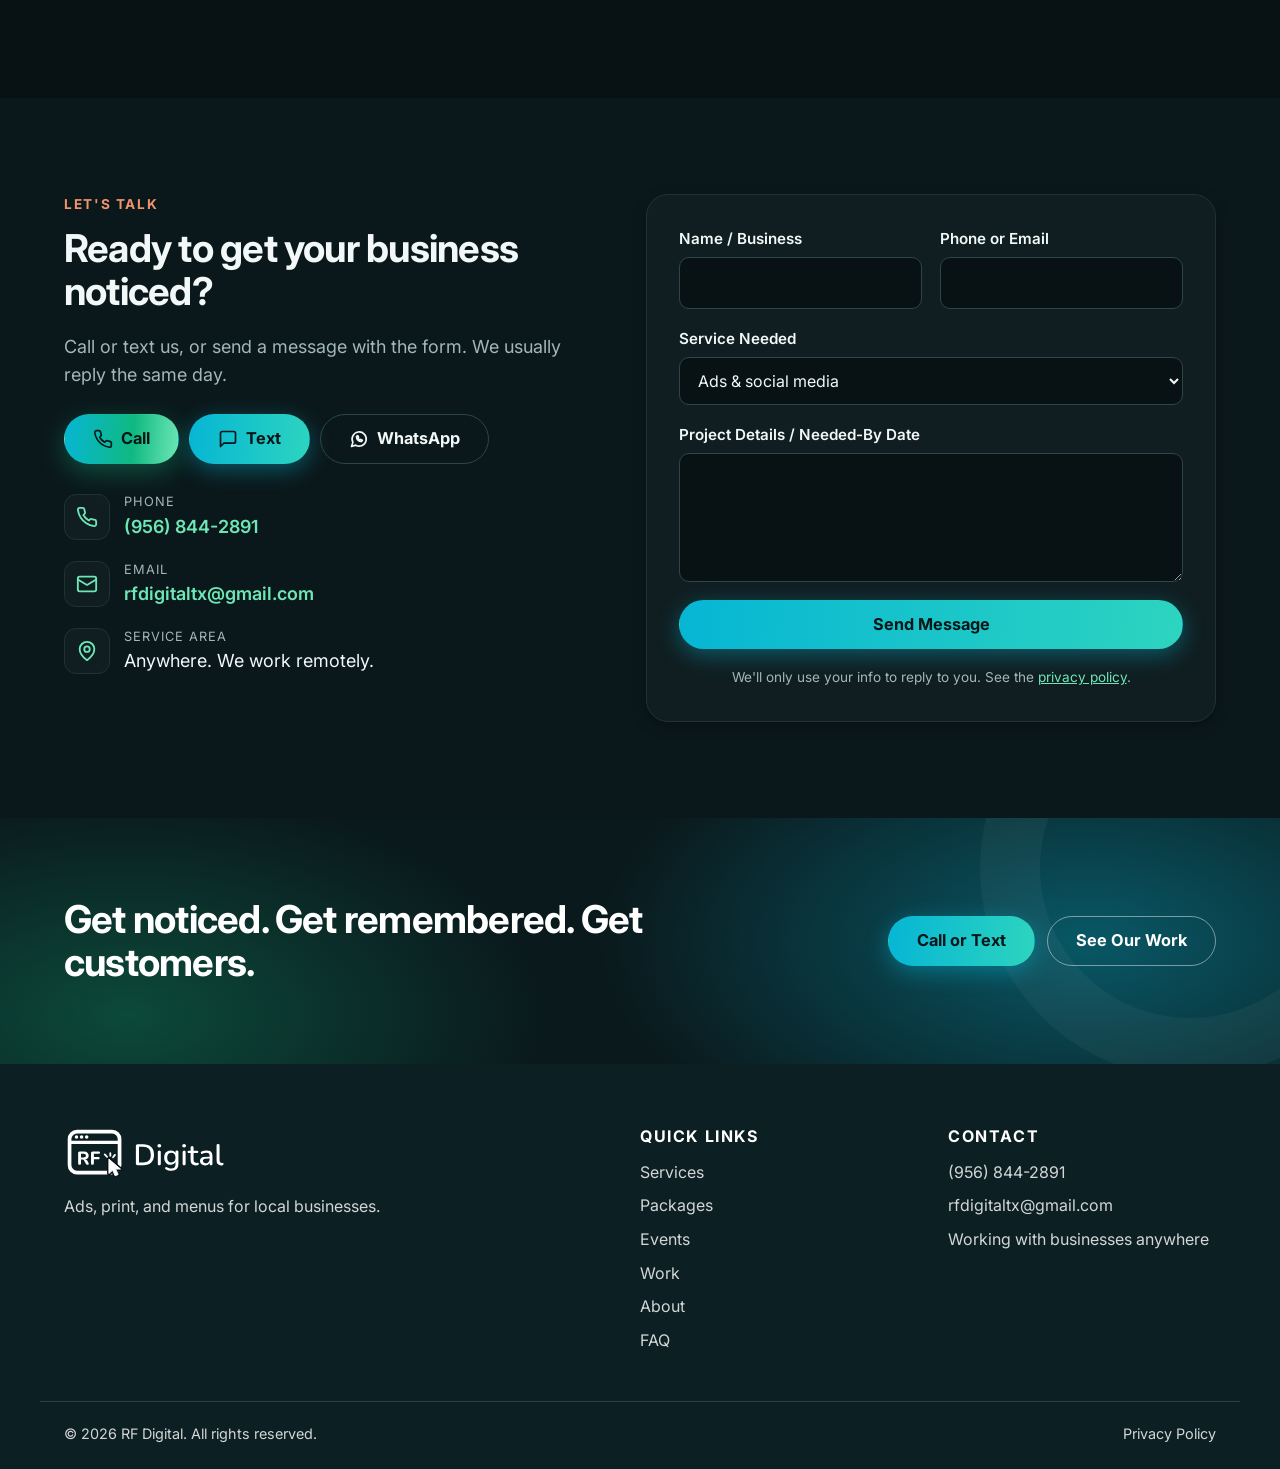
==== commit 5beeae57: "Merge pull request #1 from Jose-Franco22/redesign-dark-hero Redesign the site with a dark teal theme" ====
--- a/index.html
+++ b/index.html
@@ -21,7 +21,7 @@
   <meta property="og:title" content="RF Digital | Design for local businesses, parties &amp; events">
   <meta property="og:description" content="Ads, social posts, banners, menus, and invitations for local businesses, parties, and events.">
   <meta property="og:url" content="https://jose-franco22.github.io/rf-digital/">
-  <meta property="og:image" content="https://jose-franco22.github.io/rf-digital/assets/img/og-image.png?v=202611021911">
+  <meta property="og:image" content="https://jose-franco22.github.io/rf-digital/assets/img/og-image.png?v=202610301410">
   <meta property="og:image:width" content="1200">
   <meta property="og:image:height" content="630">
   <meta property="og:image:alt" content="RF Digital: make it stand out. Ads, print, menus, parties and events.">
@@ -36,7 +36,7 @@
   <link rel="preconnect" href="https://fonts.googleapis.com">
   <link rel="preconnect" href="https://fonts.gstatic.com" crossorigin>
   <link href="https://fonts.googleapis.com/css2?family=Inter:wght@400;500;600;700;800;900&display=swap" rel="stylesheet">
-  <link rel="stylesheet" href="assets/css/styles.css?v=202611021911">
+  <link rel="stylesheet" href="assets/css/styles.css?v=202610301410">
 
   <script type="application/ld+json">
   {
@@ -472,65 +472,15 @@
             
             <span class="g-over"><small>El Rey del Catán</small><b data-i18n="spot.4">Phone menu (PDF)</b><span class="g-detail" data-i18n="g.phone">A menu made to read on a phone, with a PDF customers can open.</span></span>
           </a>
-          <a class="g-item" href="assets/img/work/el-sol-menu.webp" target="_blank" rel="noopener" data-cat="menus" data-need="Menu" data-kind="image">
-            <img src="assets/img/work/el-sol-menu.webp" alt="Table menu for a taquería" width="1400" height="1738" loading="lazy">
-            
-            <span class="g-over"><small data-i18n="g.mock">Design mockup</small><b data-i18n="g.mk.menu.t">Taquería table menu</b><span class="g-detail" data-i18n="g.mk.menu">A table menu with sections, prices, and a combo special that stands out.</span></span>
-          </a>
           <a class="g-item" href="assets/img/work/rey-del-catan-qr.webp" target="_blank" rel="noopener" data-cat="signs" data-need="Print" data-kind="image">
             <img src="assets/img/work/rey-del-catan-qr.webp" alt="QR code sign, El Rey del Catán" width="1200" height="1377" loading="lazy">
             
             <span class="g-over"><small>El Rey del Catán</small><b data-i18n="spot.3">QR code sign</b><span class="g-detail" data-i18n="g.qr">A table sign customers scan to see the menu.</span></span>
           </a>
-          <a class="g-item" href="assets/img/work/rf-digital-flag.webp" target="_blank" rel="noopener" data-cat="signs" data-need="Print" data-kind="image">
-            <img src="assets/img/work/rf-digital-flag.webp" alt="Feather flag that says Open" width="1024" height="1024" loading="lazy">
-            
-            <span class="g-over"><small data-i18n="g.mock">Design mockup</small><b data-i18n="g.mk.flag.t">Feather flag</b><span class="g-detail" data-i18n="g.mk.flag">A feather flag that tells drivers you're open.</span></span>
-          </a>
-          <a class="g-item" href="assets/img/work/rf-digital-storefront.webp" target="_blank" rel="noopener" data-cat="signs" data-need="Print" data-kind="image">
-            <img src="assets/img/work/rf-digital-storefront.webp" alt="Storefront windows covered in vinyl graphics with a logo and phone number" width="1024" height="1024" loading="lazy">
-            
-            <span class="g-over"><small data-i18n="g.mock">Design mockup</small><b data-i18n="g.mk.windows.t">Window graphics</b><span class="g-detail" data-i18n="g.mk.windows">Window vinyls that turn your storefront into a sign people see from the street.</span></span>
-          </a>
-          <a class="g-item" href="assets/img/work/rf-digital-flyer.webp" target="_blank" rel="noopener" data-cat="ads" data-need="Print" data-kind="image">
-            <img src="assets/img/work/rf-digital-flyer.webp" alt="Printed flyer for menus, signs, and promo items" width="1400" height="1400" loading="lazy">
-            
-            <span class="g-over"><small data-i18n="g.mock">Design mockup</small><b data-i18n="g.mk.flyer.t">Flyer</b><span class="g-detail" data-i18n="g.mk.flyer">A one-page flyer with photos, a list of services, and a big phone number.</span></span>
-          </a>
           <a class="g-item g-logo" href="assets/img/work/francos-logo.webp" target="_blank" rel="noopener" data-cat="branding" data-need="Branding" data-kind="image">
             <img src="assets/img/work/francos-logo.webp" alt="Franco's logo" width="1024" height="1024" loading="lazy">
             
             <span class="g-over"><small>Franco's Furniture &amp; Air Conditioning</small><b data-i18n="fr.2">New logo</b><span class="g-detail" data-i18n="g.logo">A new logo for a furniture and air conditioning store.</span></span>
-          </a>
-          <a class="g-item" href="assets/img/work/rf-digital-business-cards.webp" target="_blank" rel="noopener" data-cat="branding" data-need="Branding" data-kind="image">
-            <img src="assets/img/work/rf-digital-business-cards.webp" alt="Stack of business cards with a logo" width="1024" height="1024" loading="lazy">
-            
-            <span class="g-over"><small data-i18n="g.mock">Design mockup</small><b data-i18n="g.mk.cards.t">Business cards</b><span class="g-detail" data-i18n="g.mk.cards">Business cards with your logo and phone number.</span></span>
-          </a>
-          <a class="g-item" href="assets/img/work/rf-digital-apron.webp" target="_blank" rel="noopener" data-cat="branding" data-need="Branding" data-kind="image">
-            <img src="assets/img/work/rf-digital-apron.webp" alt="Black apron with a logo and phone number" width="1024" height="1024" loading="lazy">
-            
-            <span class="g-over"><small data-i18n="g.mock">Design mockup</small><b data-i18n="g.mk.apron.t">Branded apron</b><span class="g-detail" data-i18n="g.mk.apron">An apron with your logo and number, for the kitchen or the counter.</span></span>
-          </a>
-          <a class="g-item" href="assets/img/work/rf-digital-bottles.webp" target="_blank" rel="noopener" data-cat="branding" data-need="Branding" data-kind="image">
-            <img src="assets/img/work/rf-digital-bottles.webp" alt="Water bottles in several colors with a logo" width="1024" height="1024" loading="lazy">
-            
-            <span class="g-over"><small data-i18n="g.mock">Design mockup</small><b data-i18n="g.mk.bottles.t">Branded water bottles</b><span class="g-detail" data-i18n="g.mk.bottles">Water bottles with your logo, in colors that match your brand.</span></span>
-          </a>
-          <a class="g-item" href="assets/img/work/rf-digital-sport-bottles.webp" target="_blank" rel="noopener" data-cat="branding" data-need="Branding" data-kind="image">
-            <img src="assets/img/work/rf-digital-sport-bottles.webp" alt="Squeeze bottles with a logo" width="1024" height="1024" loading="lazy">
-            
-            <span class="g-over"><small data-i18n="g.mock">Design mockup</small><b data-i18n="g.mk.sport.t">Branded sport bottles</b><span class="g-detail" data-i18n="g.mk.sport">Squeeze bottles with your logo, for giveaways and events.</span></span>
-          </a>
-          <a class="g-item" href="assets/img/work/xv-invitation.webp" target="_blank" rel="noopener" data-cat="events" data-need="Event" data-kind="image">
-            <img src="assets/img/work/xv-invitation.webp" alt="Quinceañera invitation with pink flowers" width="1024" height="1024" loading="lazy">
-            
-            <span class="g-over"><small data-i18n="g.mock">Design mockup</small><b data-i18n="g.mk.xv.t">Quinceañera invitation</b><span class="g-detail" data-i18n="g.mk.xv">A printed invitation with flowers and gold lettering.</span></span>
-          </a>
-          <a class="g-item" href="assets/img/work/wedding-rosary-favor.webp" target="_blank" rel="noopener" data-cat="events" data-need="Event" data-kind="image">
-            <img src="assets/img/work/wedding-rosary-favor.webp" alt="Wedding favor card with a rosary" width="1024" height="1024" loading="lazy">
-            
-            <span class="g-over"><small data-i18n="g.mock">Design mockup</small><b data-i18n="g.mk.rosary.t">Wedding favor</b><span class="g-detail" data-i18n="g.mk.rosary">A keepsake card with a rosary for wedding guests.</span></span>
           </a>
           <a class="g-item" href="assets/video/el-rey-del-catan-ad.mp4" target="_blank" rel="noopener" data-cat="ads" data-need="Ads" data-kind="video">
             <img src="assets/video/posters/el-rey-del-catan-ad.jpg" alt="Video ad, El Rey del Catán" width="405" height="720" loading="lazy">
@@ -890,7 +840,7 @@
     <a href="sms:+19568442891" class="mb-text"><svg viewBox="0 0 24 24" aria-hidden="true"><path d="M21 15a2 2 0 0 1-2 2H7l-4 4V5a2 2 0 0 1 2-2h14a2 2 0 0 1 2 2z"/></svg><span data-i18n="contact.text">Text</span></a>
   </div>
 
-  <script src="assets/js/i18n.js?v=202611021911"></script>
-  <script src="assets/js/main.js?v=202611021911"></script>
+  <script src="assets/js/i18n.js?v=202610301410"></script>
+  <script src="assets/js/main.js?v=202610301410"></script>
 </body>
 </html>
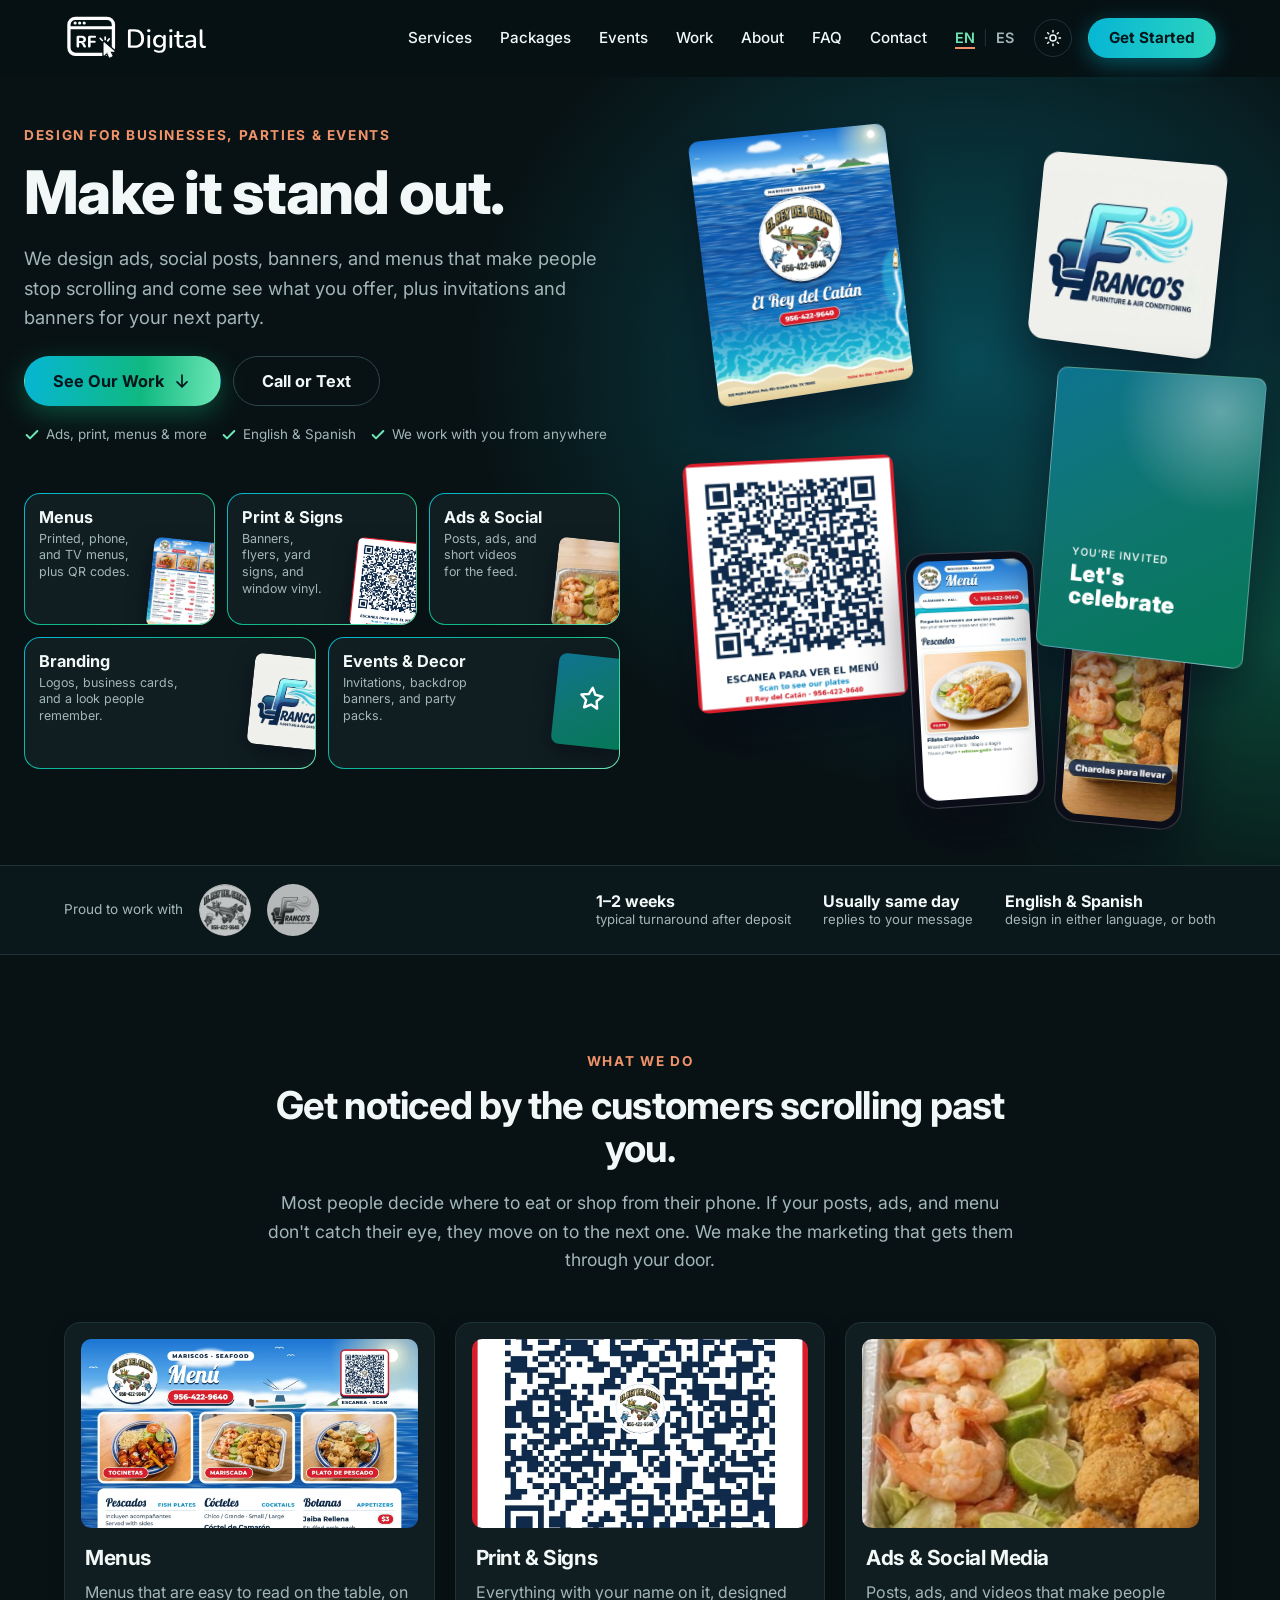
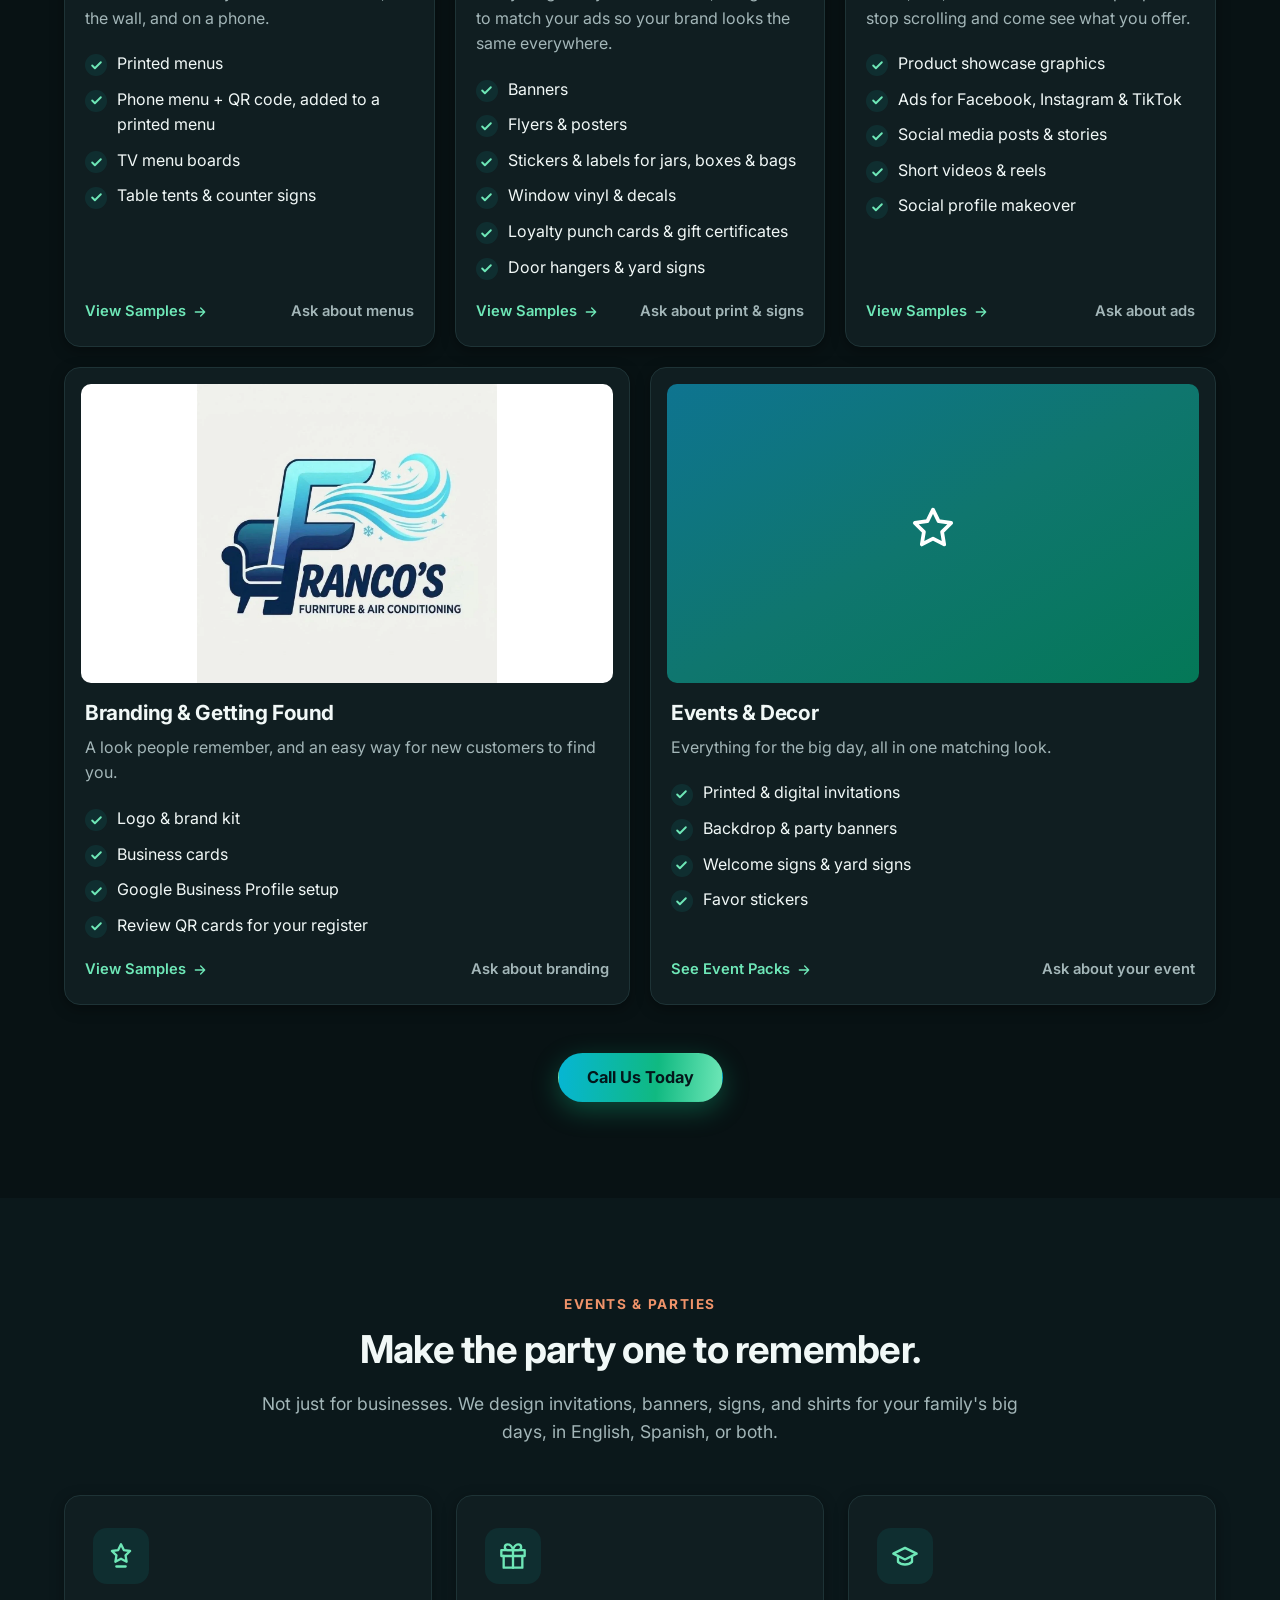
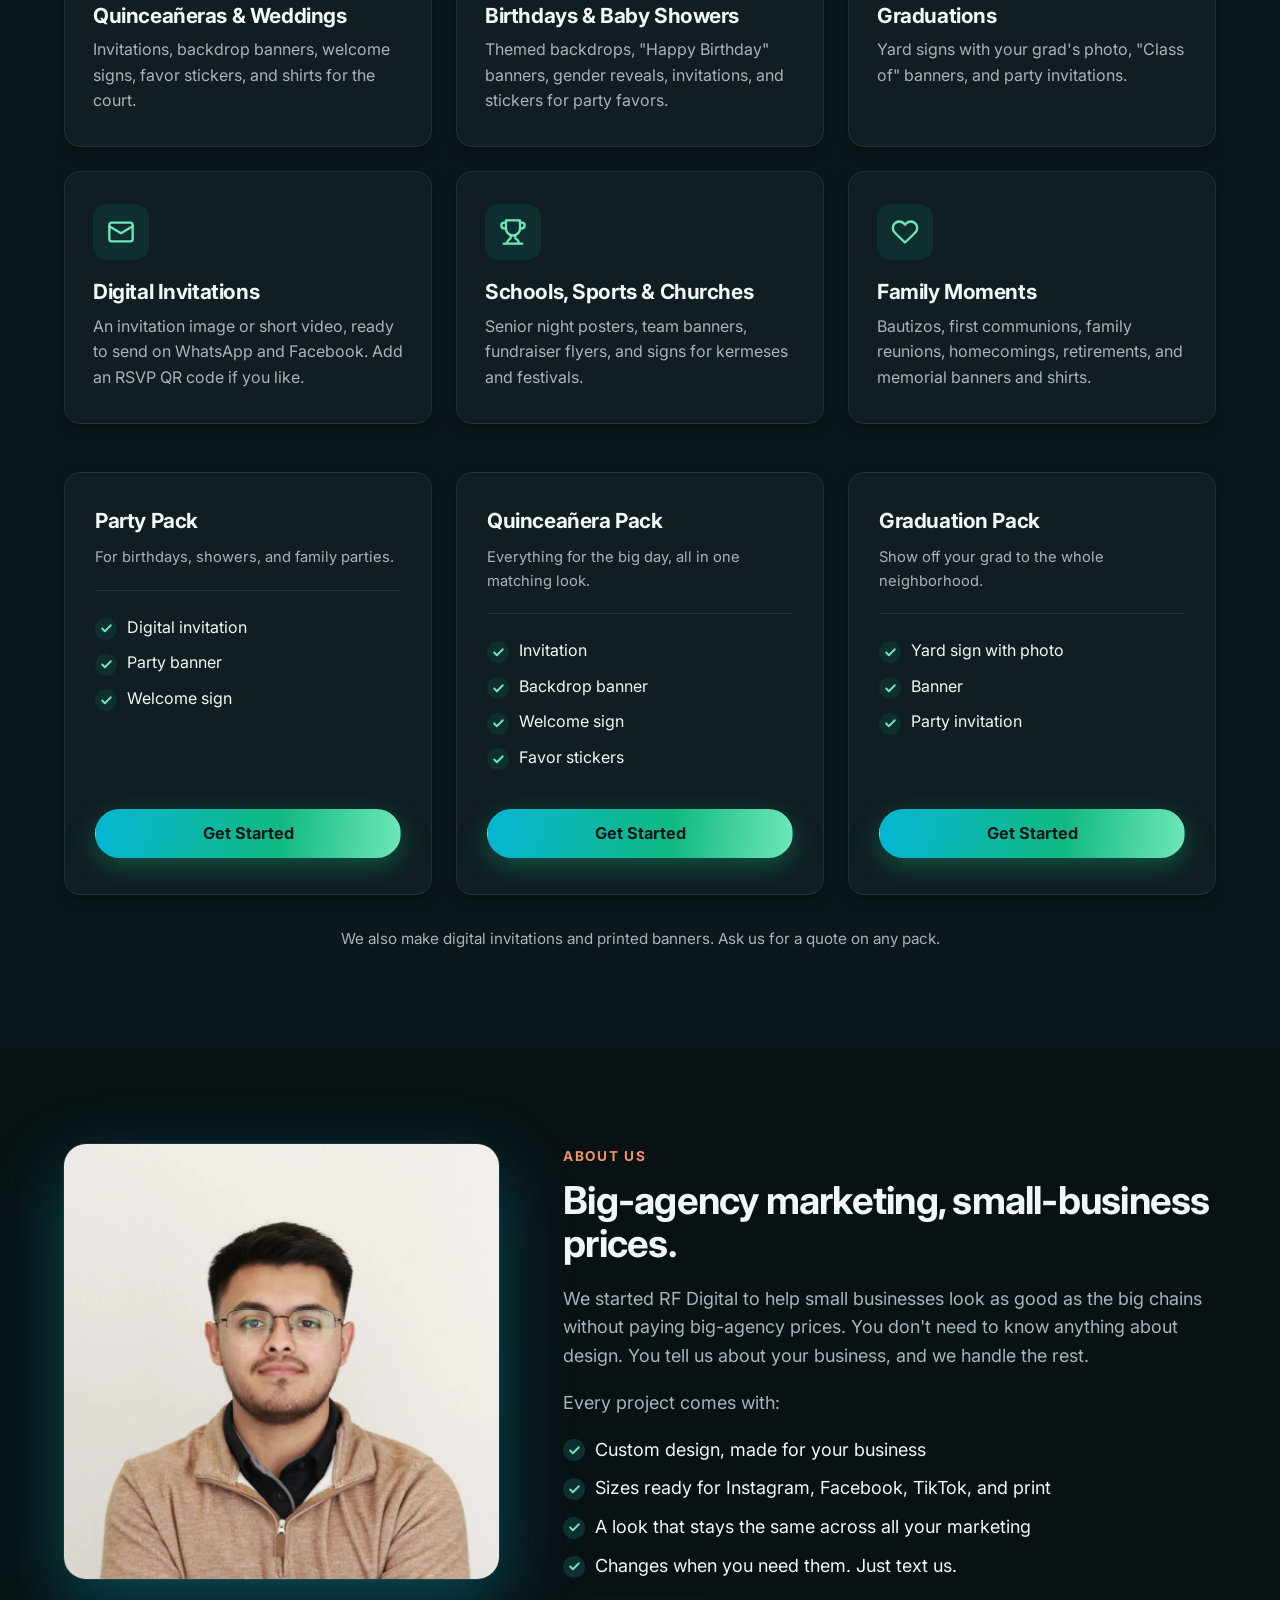
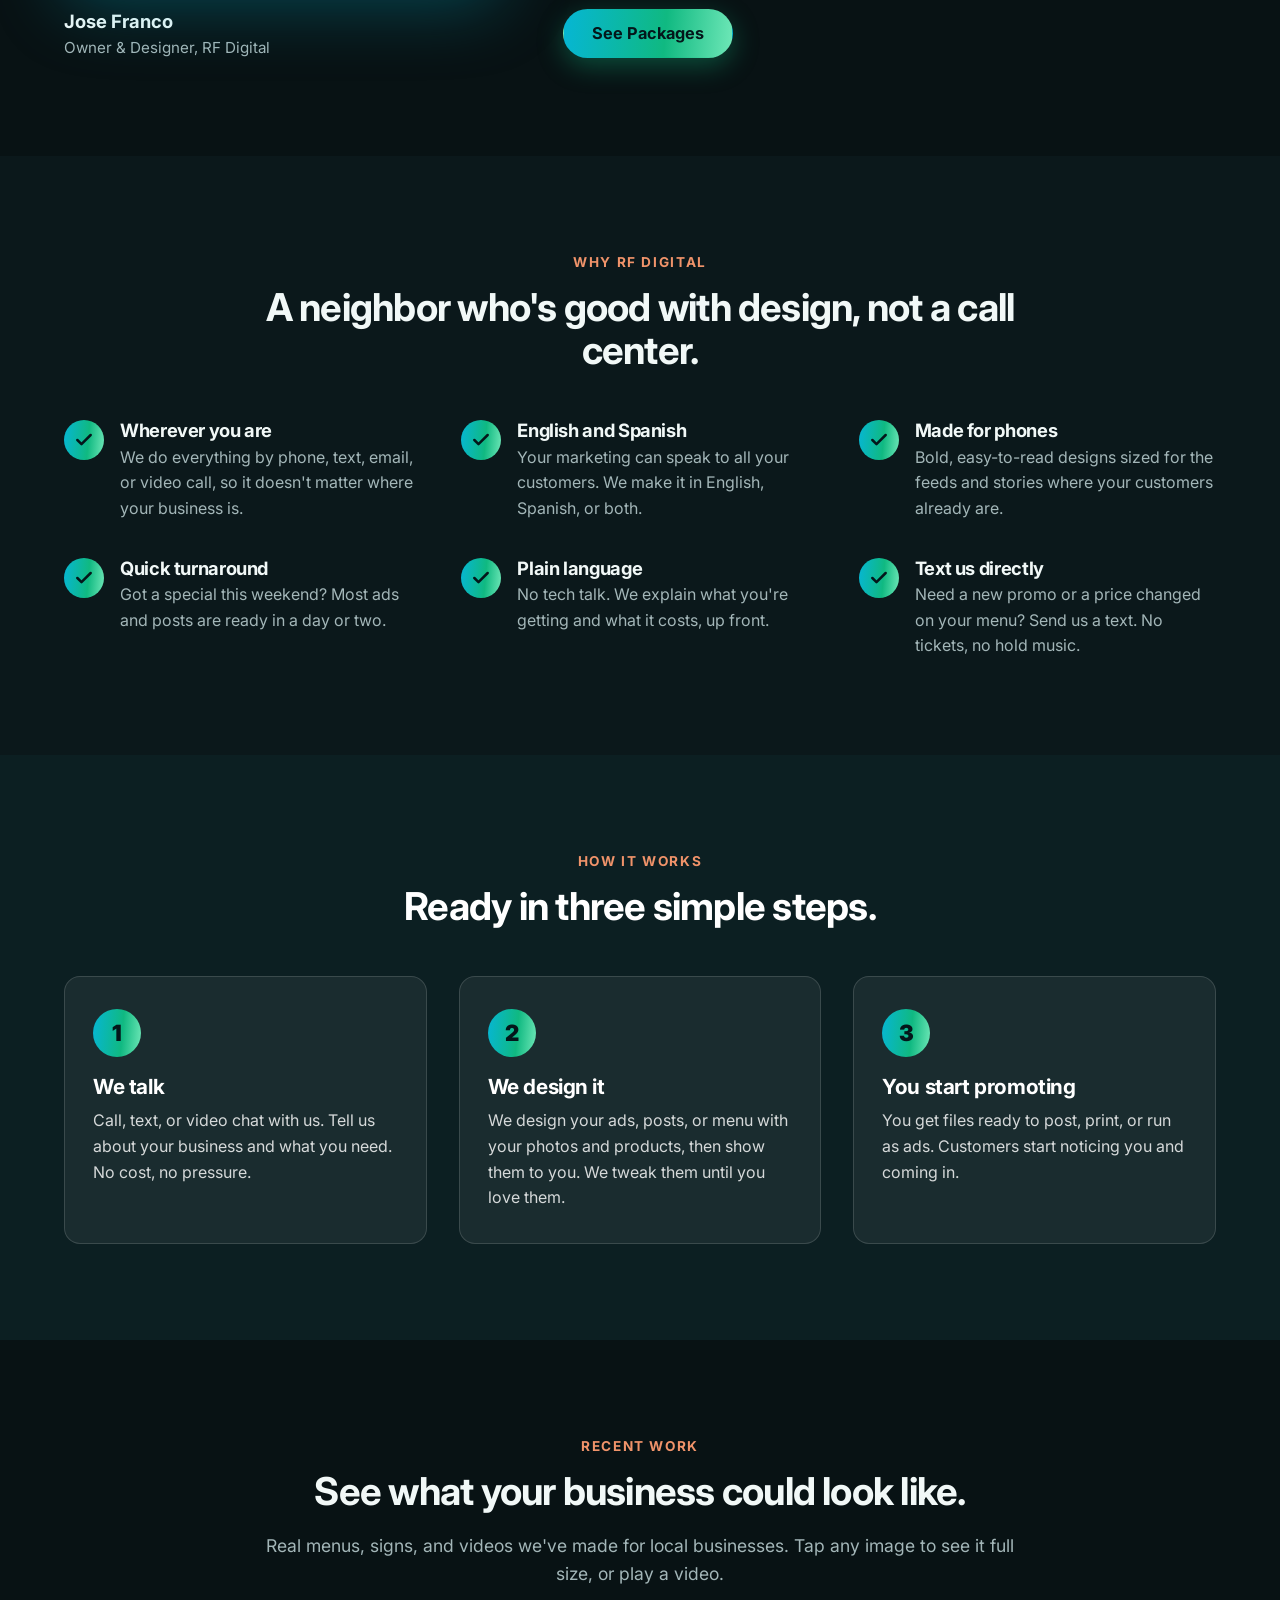
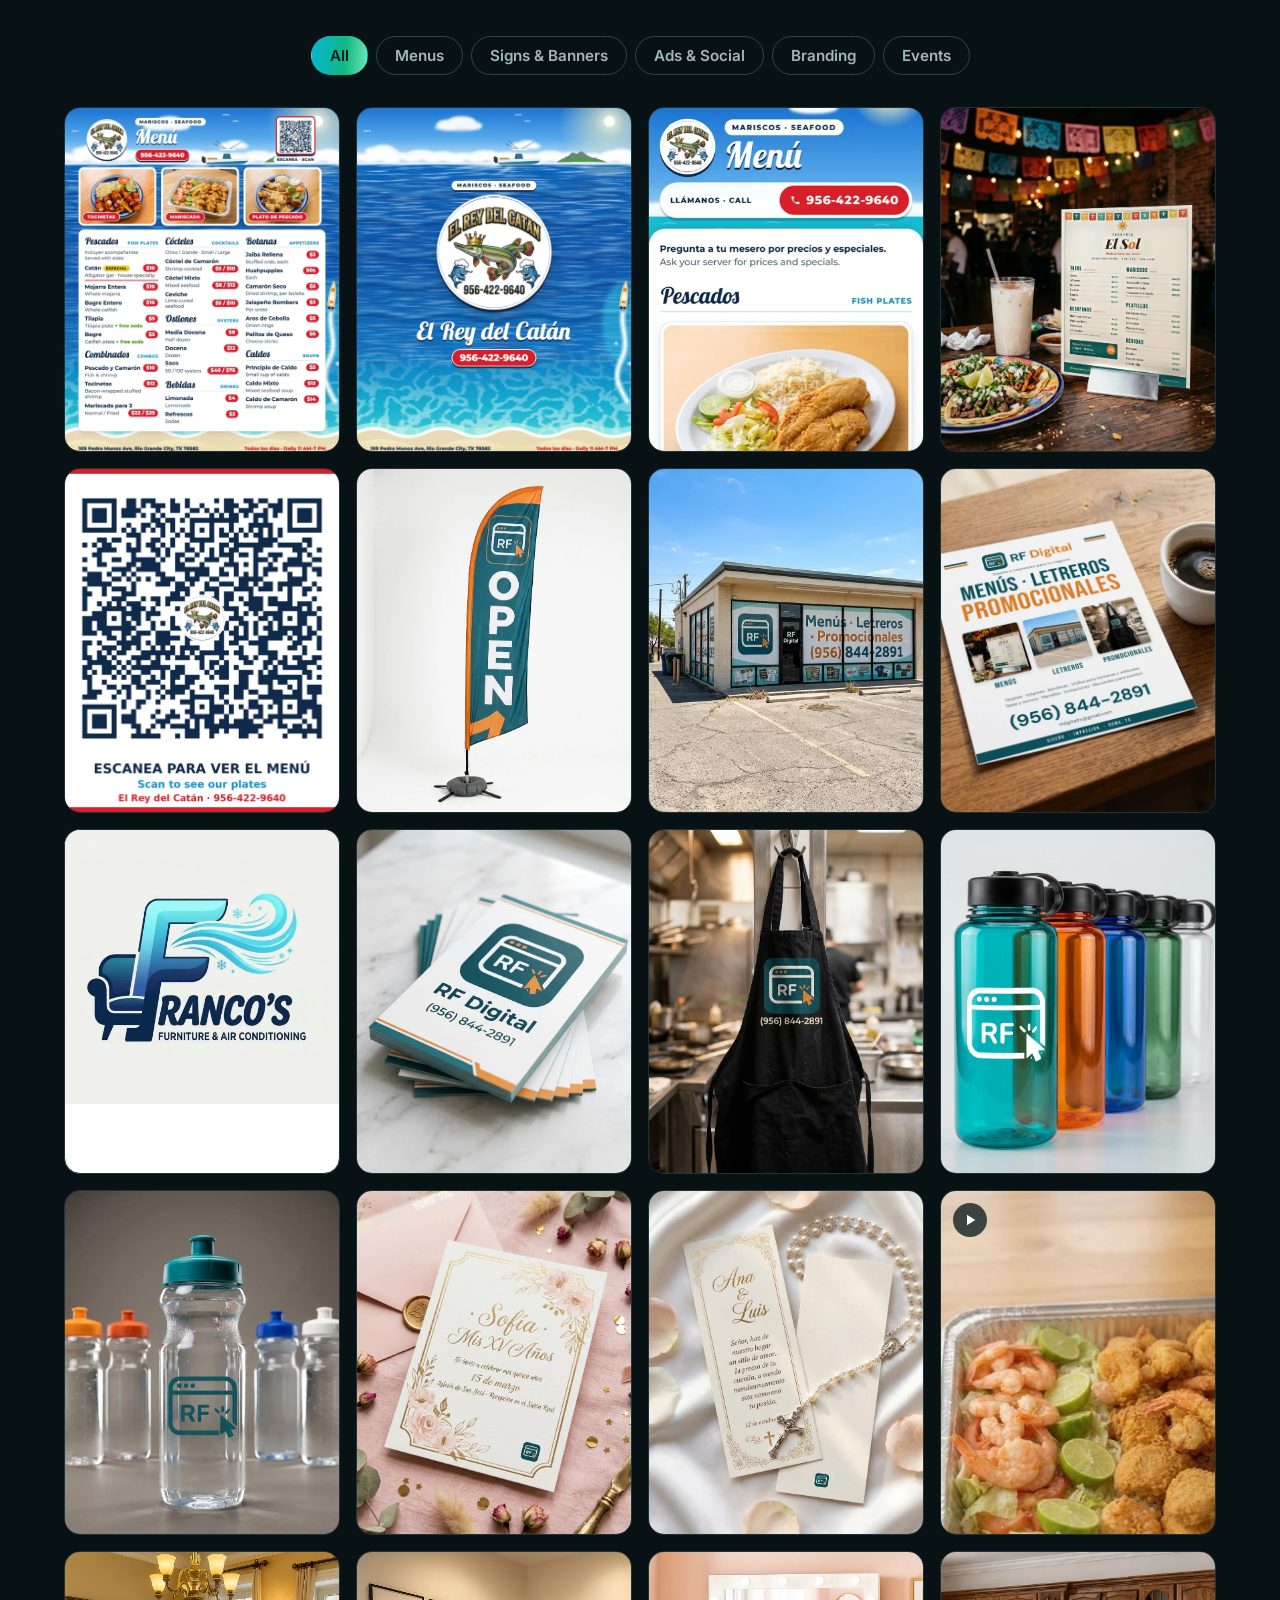
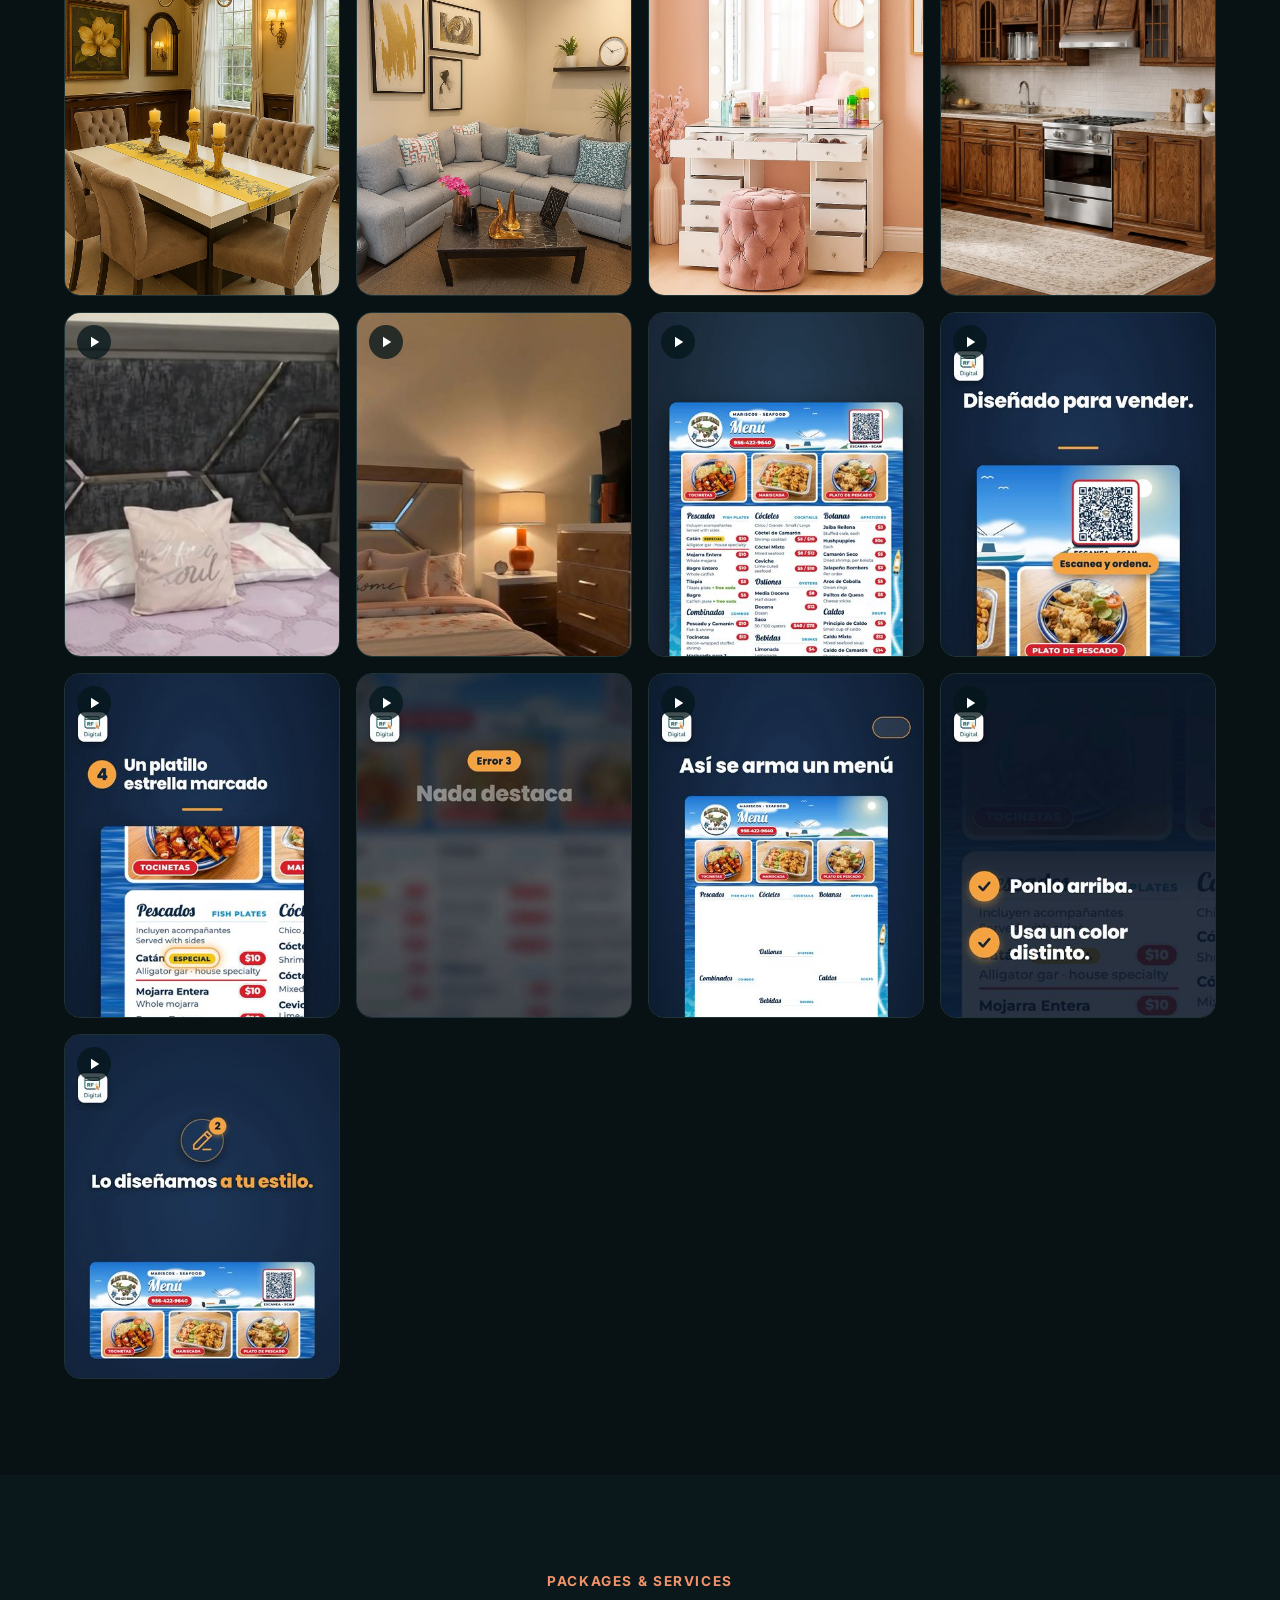
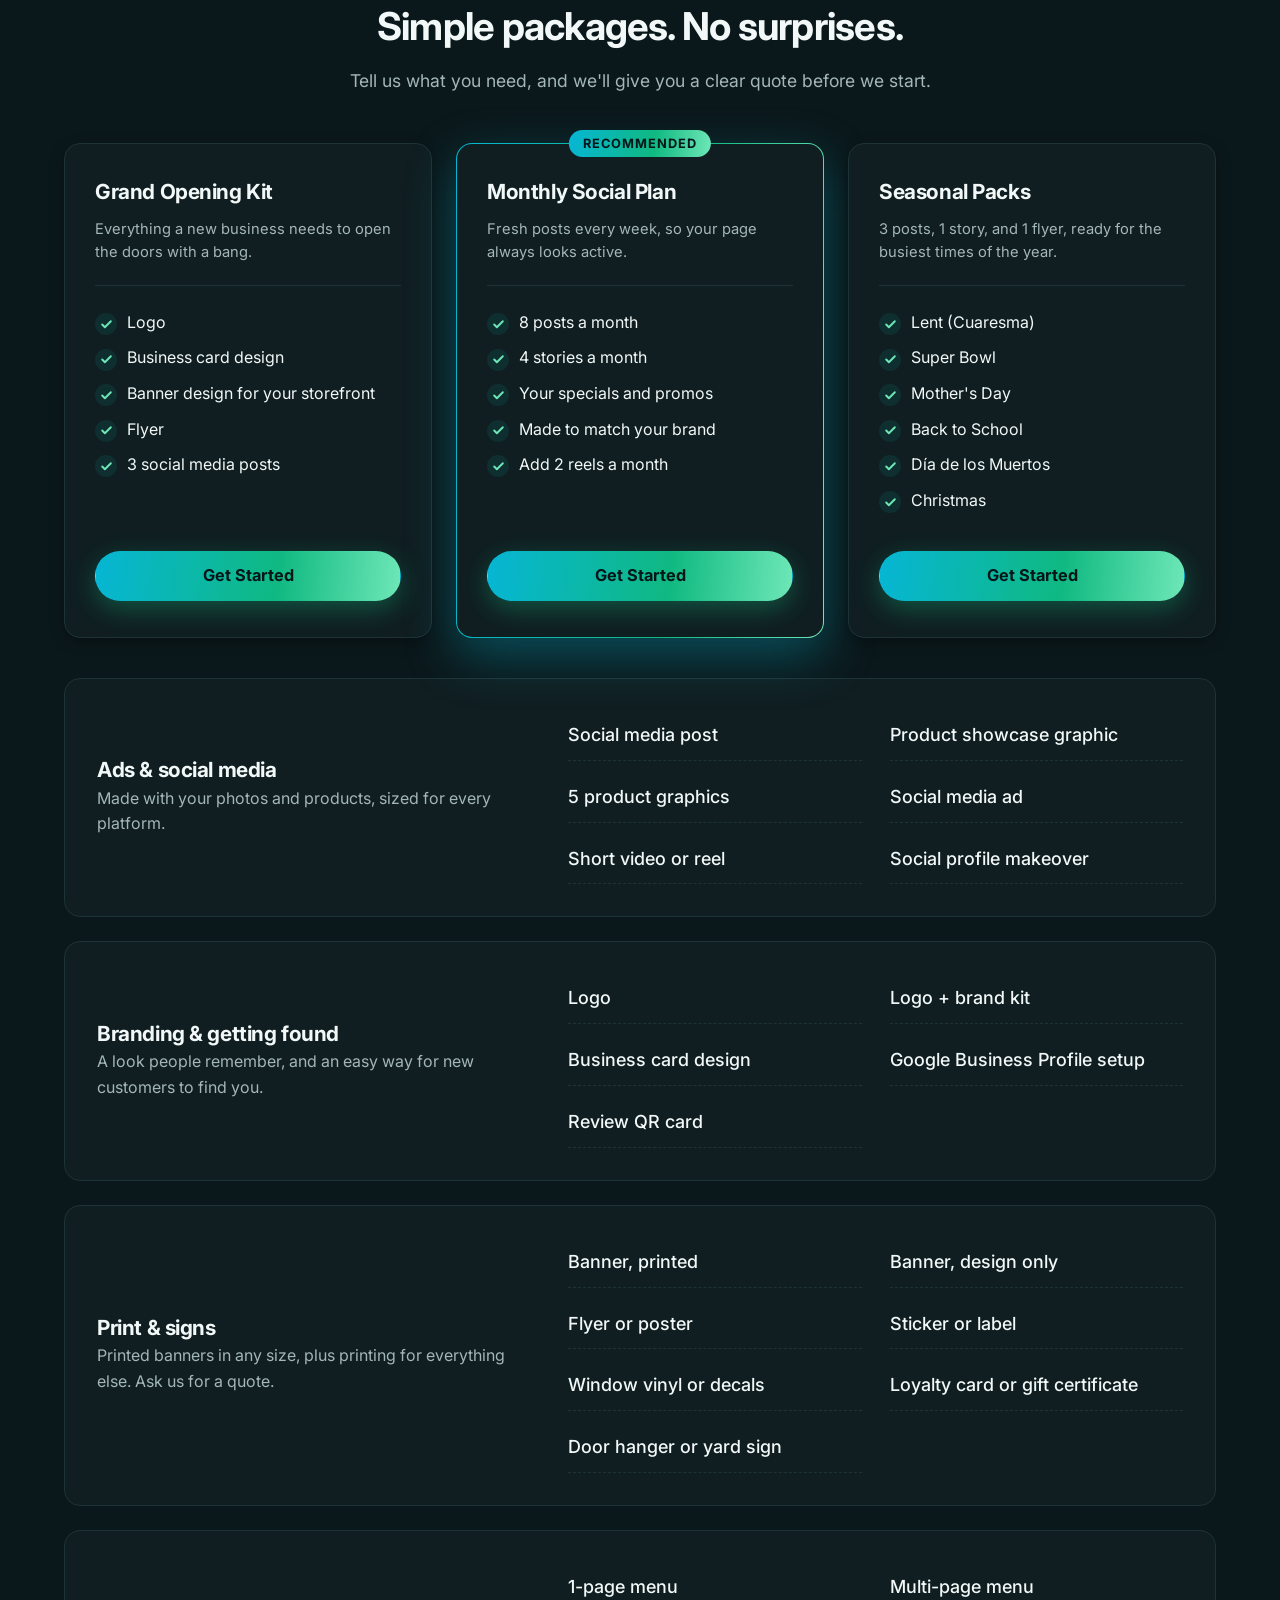
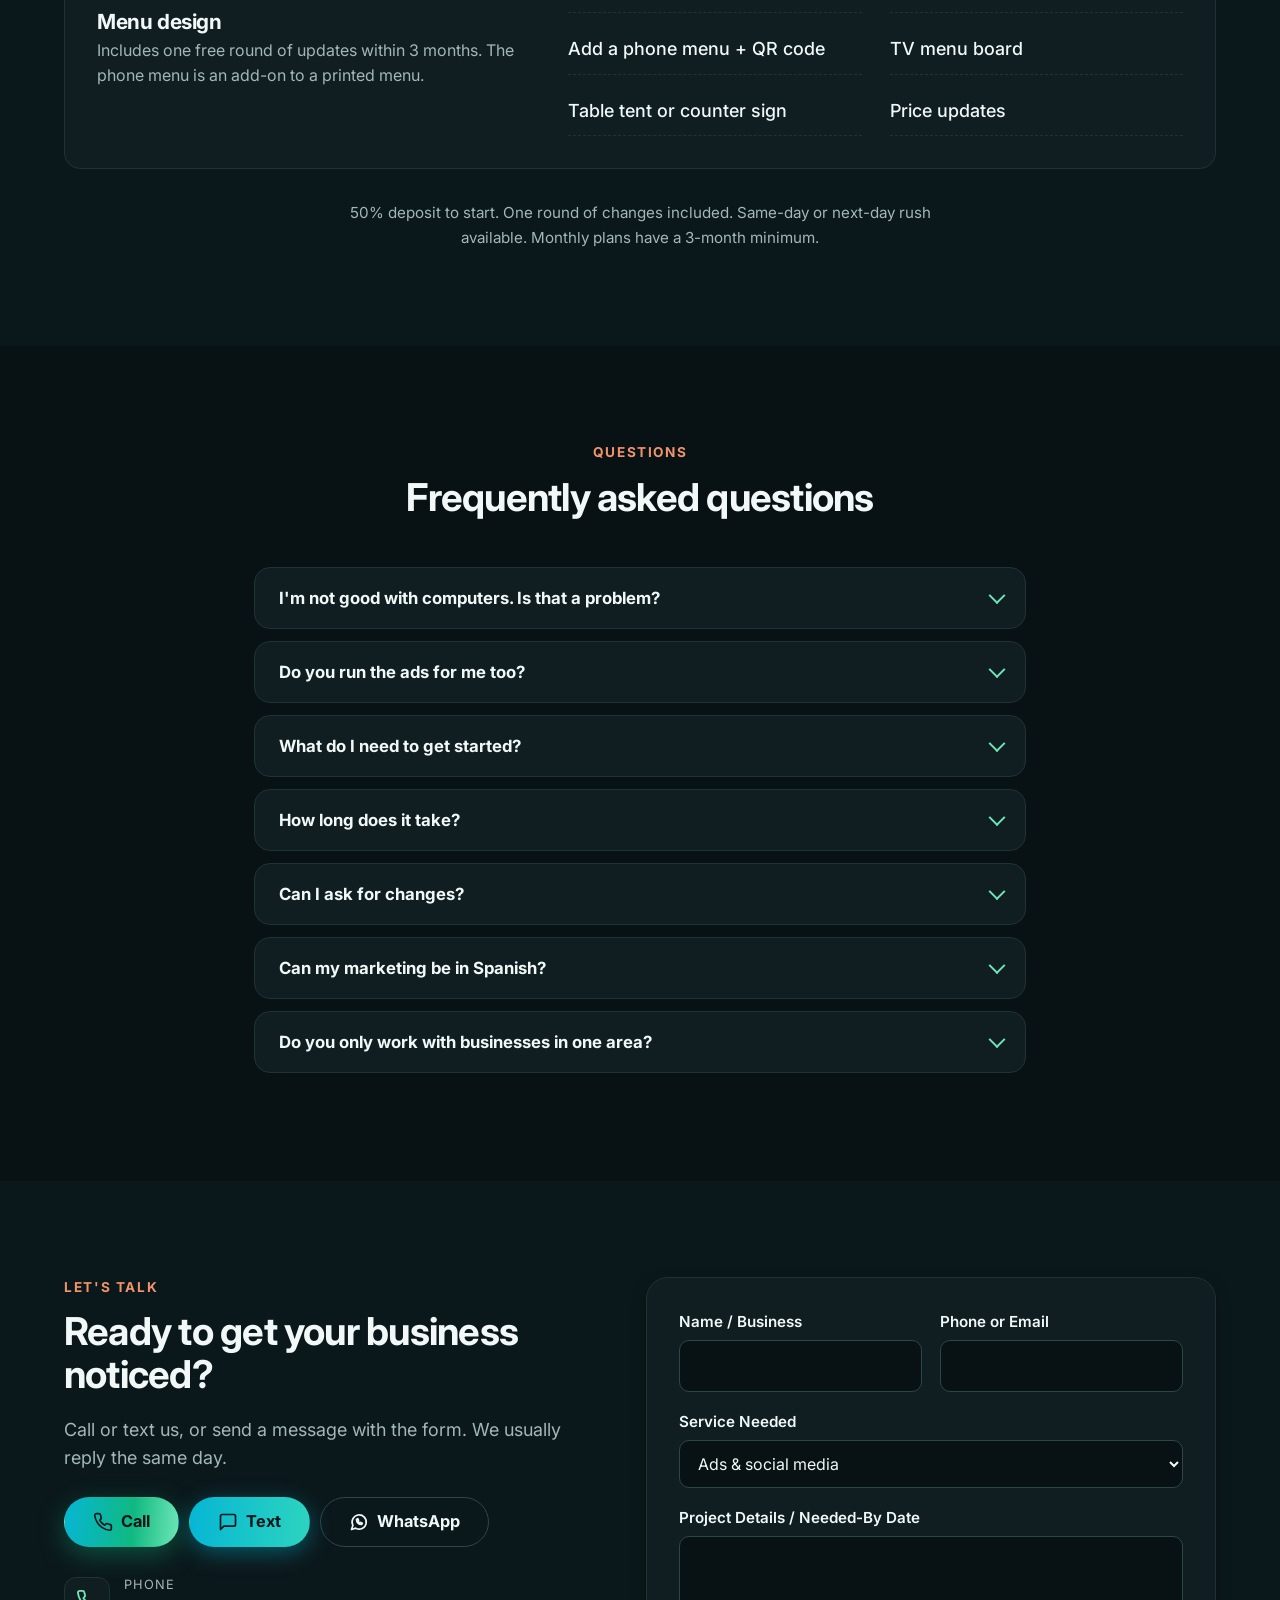
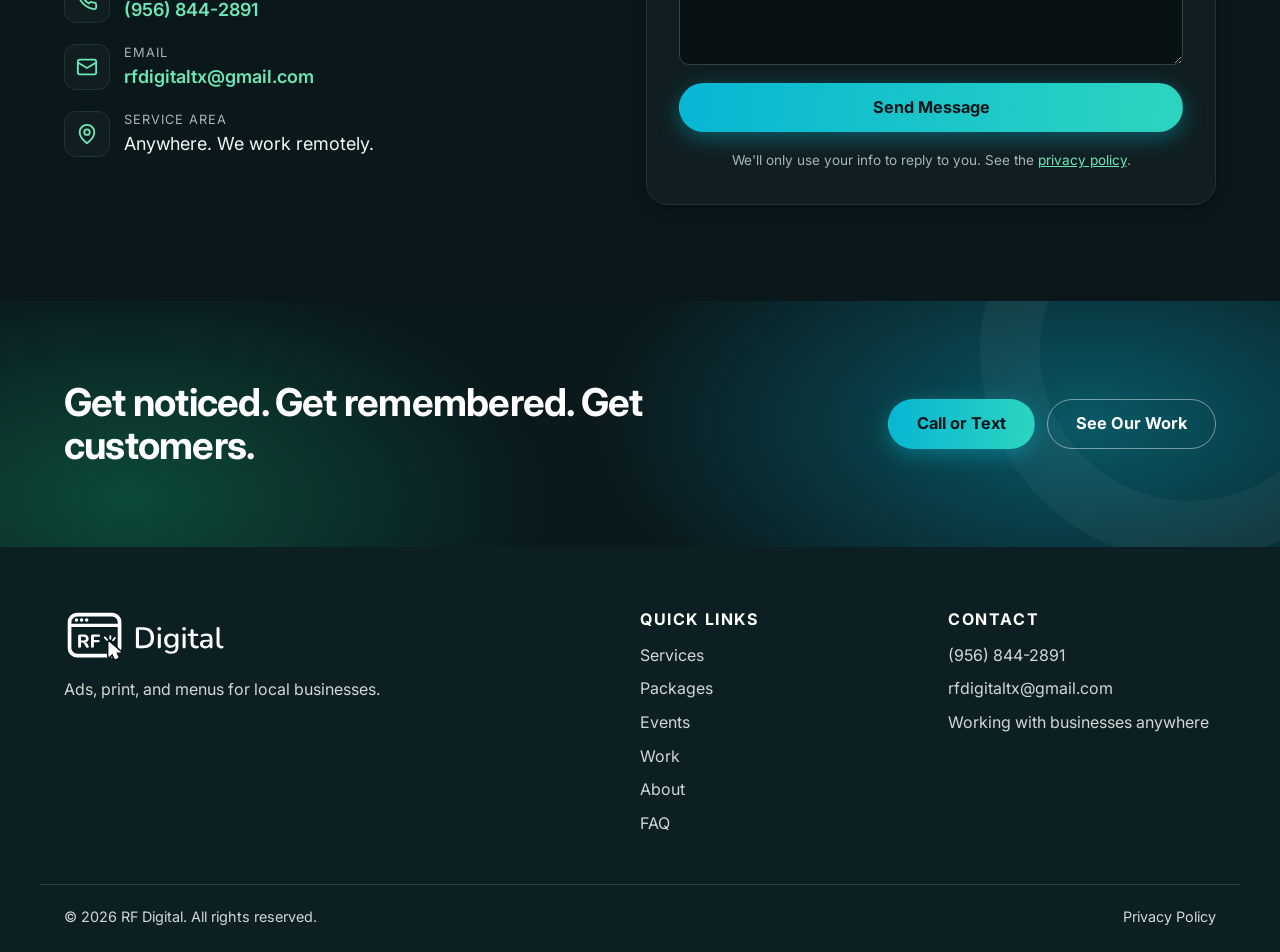
==== commit b3036ee7: "Remove the one-page menu from the hero collage Respaces the menu cover and logo to fill the gap it l" ====
--- a/index.html
+++ b/index.html
@@ -21,7 +21,7 @@
   <meta property="og:title" content="RF Digital | Design for local businesses, parties &amp; events">
   <meta property="og:description" content="Ads, social posts, banners, menus, and invitations for local businesses, parties, and events.">
   <meta property="og:url" content="https://jose-franco22.github.io/rf-digital/">
-  <meta property="og:image" content="https://jose-franco22.github.io/rf-digital/assets/img/og-image.png?v=202610301410">
+  <meta property="og:image" content="https://jose-franco22.github.io/rf-digital/assets/img/og-image.png?v=202611021916">
   <meta property="og:image:width" content="1200">
   <meta property="og:image:height" content="630">
   <meta property="og:image:alt" content="RF Digital: make it stand out. Ads, print, menus, parties and events.">
@@ -36,7 +36,7 @@
   <link rel="preconnect" href="https://fonts.googleapis.com">
   <link rel="preconnect" href="https://fonts.gstatic.com" crossorigin>
   <link href="https://fonts.googleapis.com/css2?family=Inter:wght@400;500;600;700;800;900&display=swap" rel="stylesheet">
-  <link rel="stylesheet" href="assets/css/styles.css?v=202610301410">
+  <link rel="stylesheet" href="assets/css/styles.css?v=202611021916">
 
   <script type="application/ld+json">
   {
@@ -117,7 +117,6 @@
         <!-- Hero collage: real client work, decorative because it repeats in "Recent work" -->
         <div class="hero-stage" aria-hidden="true">
           <img class="piece p-cover" src="assets/img/work/rey-del-catan-cover.webp" alt="" width="1200" height="1553">
-          <img class="piece p-menu" src="assets/img/work/rey-del-catan-menu.webp" alt="" width="1200" height="1553">
           <img class="piece p-logo" src="assets/img/work/francos-logo.webp" alt="" width="1024" height="1024">
           <img class="piece p-sign" src="assets/img/work/rey-del-catan-qr.webp" alt="" width="1200" height="1377">
           <span class="piece p-phone"><img src="assets/img/work/rey-del-catan-phone-menu.webp" alt="" width="433" height="900"></span>
@@ -472,15 +471,65 @@
             
             <span class="g-over"><small>El Rey del Catán</small><b data-i18n="spot.4">Phone menu (PDF)</b><span class="g-detail" data-i18n="g.phone">A menu made to read on a phone, with a PDF customers can open.</span></span>
           </a>
+          <a class="g-item" href="assets/img/work/el-sol-menu.webp" target="_blank" rel="noopener" data-cat="menus" data-need="Menu" data-kind="image">
+            <img src="assets/img/work/el-sol-menu.webp" alt="Table menu for a taquería" width="1400" height="1738" loading="lazy">
+            
+            <span class="g-over"><small data-i18n="g.mock">Design mockup</small><b data-i18n="g.mk.menu.t">Taquería table menu</b><span class="g-detail" data-i18n="g.mk.menu">A table menu with sections, prices, and a combo special that stands out.</span></span>
+          </a>
           <a class="g-item" href="assets/img/work/rey-del-catan-qr.webp" target="_blank" rel="noopener" data-cat="signs" data-need="Print" data-kind="image">
             <img src="assets/img/work/rey-del-catan-qr.webp" alt="QR code sign, El Rey del Catán" width="1200" height="1377" loading="lazy">
             
             <span class="g-over"><small>El Rey del Catán</small><b data-i18n="spot.3">QR code sign</b><span class="g-detail" data-i18n="g.qr">A table sign customers scan to see the menu.</span></span>
           </a>
+          <a class="g-item" href="assets/img/work/rf-digital-flag.webp" target="_blank" rel="noopener" data-cat="signs" data-need="Print" data-kind="image">
+            <img src="assets/img/work/rf-digital-flag.webp" alt="Feather flag that says Open" width="1024" height="1024" loading="lazy">
+            
+            <span class="g-over"><small data-i18n="g.mock">Design mockup</small><b data-i18n="g.mk.flag.t">Feather flag</b><span class="g-detail" data-i18n="g.mk.flag">A feather flag that tells drivers you're open.</span></span>
+          </a>
+          <a class="g-item" href="assets/img/work/rf-digital-storefront.webp" target="_blank" rel="noopener" data-cat="signs" data-need="Print" data-kind="image">
+            <img src="assets/img/work/rf-digital-storefront.webp" alt="Storefront windows covered in vinyl graphics with a logo and phone number" width="1024" height="1024" loading="lazy">
+            
+            <span class="g-over"><small data-i18n="g.mock">Design mockup</small><b data-i18n="g.mk.windows.t">Window graphics</b><span class="g-detail" data-i18n="g.mk.windows">Window vinyls that turn your storefront into a sign people see from the street.</span></span>
+          </a>
+          <a class="g-item" href="assets/img/work/rf-digital-flyer.webp" target="_blank" rel="noopener" data-cat="ads" data-need="Print" data-kind="image">
+            <img src="assets/img/work/rf-digital-flyer.webp" alt="Printed flyer for menus, signs, and promo items" width="1400" height="1400" loading="lazy">
+            
+            <span class="g-over"><small data-i18n="g.mock">Design mockup</small><b data-i18n="g.mk.flyer.t">Flyer</b><span class="g-detail" data-i18n="g.mk.flyer">A one-page flyer with photos, a list of services, and a big phone number.</span></span>
+          </a>
           <a class="g-item g-logo" href="assets/img/work/francos-logo.webp" target="_blank" rel="noopener" data-cat="branding" data-need="Branding" data-kind="image">
             <img src="assets/img/work/francos-logo.webp" alt="Franco's logo" width="1024" height="1024" loading="lazy">
             
             <span class="g-over"><small>Franco's Furniture &amp; Air Conditioning</small><b data-i18n="fr.2">New logo</b><span class="g-detail" data-i18n="g.logo">A new logo for a furniture and air conditioning store.</span></span>
+          </a>
+          <a class="g-item" href="assets/img/work/rf-digital-business-cards.webp" target="_blank" rel="noopener" data-cat="branding" data-need="Branding" data-kind="image">
+            <img src="assets/img/work/rf-digital-business-cards.webp" alt="Stack of business cards with a logo" width="1024" height="1024" loading="lazy">
+            
+            <span class="g-over"><small data-i18n="g.mock">Design mockup</small><b data-i18n="g.mk.cards.t">Business cards</b><span class="g-detail" data-i18n="g.mk.cards">Business cards with your logo and phone number.</span></span>
+          </a>
+          <a class="g-item" href="assets/img/work/rf-digital-apron.webp" target="_blank" rel="noopener" data-cat="branding" data-need="Branding" data-kind="image">
+            <img src="assets/img/work/rf-digital-apron.webp" alt="Black apron with a logo and phone number" width="1024" height="1024" loading="lazy">
+            
+            <span class="g-over"><small data-i18n="g.mock">Design mockup</small><b data-i18n="g.mk.apron.t">Branded apron</b><span class="g-detail" data-i18n="g.mk.apron">An apron with your logo and number, for the kitchen or the counter.</span></span>
+          </a>
+          <a class="g-item" href="assets/img/work/rf-digital-bottles.webp" target="_blank" rel="noopener" data-cat="branding" data-need="Branding" data-kind="image">
+            <img src="assets/img/work/rf-digital-bottles.webp" alt="Water bottles in several colors with a logo" width="1024" height="1024" loading="lazy">
+            
+            <span class="g-over"><small data-i18n="g.mock">Design mockup</small><b data-i18n="g.mk.bottles.t">Branded water bottles</b><span class="g-detail" data-i18n="g.mk.bottles">Water bottles with your logo, in colors that match your brand.</span></span>
+          </a>
+          <a class="g-item" href="assets/img/work/rf-digital-sport-bottles.webp" target="_blank" rel="noopener" data-cat="branding" data-need="Branding" data-kind="image">
+            <img src="assets/img/work/rf-digital-sport-bottles.webp" alt="Squeeze bottles with a logo" width="1024" height="1024" loading="lazy">
+            
+            <span class="g-over"><small data-i18n="g.mock">Design mockup</small><b data-i18n="g.mk.sport.t">Branded sport bottles</b><span class="g-detail" data-i18n="g.mk.sport">Squeeze bottles with your logo, for giveaways and events.</span></span>
+          </a>
+          <a class="g-item" href="assets/img/work/xv-invitation.webp" target="_blank" rel="noopener" data-cat="events" data-need="Event" data-kind="image">
+            <img src="assets/img/work/xv-invitation.webp" alt="Quinceañera invitation with pink flowers" width="1024" height="1024" loading="lazy">
+            
+            <span class="g-over"><small data-i18n="g.mock">Design mockup</small><b data-i18n="g.mk.xv.t">Quinceañera invitation</b><span class="g-detail" data-i18n="g.mk.xv">A printed invitation with flowers and gold lettering.</span></span>
+          </a>
+          <a class="g-item" href="assets/img/work/wedding-rosary-favor.webp" target="_blank" rel="noopener" data-cat="events" data-need="Event" data-kind="image">
+            <img src="assets/img/work/wedding-rosary-favor.webp" alt="Wedding favor card with a rosary" width="1024" height="1024" loading="lazy">
+            
+            <span class="g-over"><small data-i18n="g.mock">Design mockup</small><b data-i18n="g.mk.rosary.t">Wedding favor</b><span class="g-detail" data-i18n="g.mk.rosary">A keepsake card with a rosary for wedding guests.</span></span>
           </a>
           <a class="g-item" href="assets/video/el-rey-del-catan-ad.mp4" target="_blank" rel="noopener" data-cat="ads" data-need="Ads" data-kind="video">
             <img src="assets/video/posters/el-rey-del-catan-ad.jpg" alt="Video ad, El Rey del Catán" width="405" height="720" loading="lazy">
@@ -840,7 +889,7 @@
     <a href="sms:+19568442891" class="mb-text"><svg viewBox="0 0 24 24" aria-hidden="true"><path d="M21 15a2 2 0 0 1-2 2H7l-4 4V5a2 2 0 0 1 2-2h14a2 2 0 0 1 2 2z"/></svg><span data-i18n="contact.text">Text</span></a>
   </div>
 
-  <script src="assets/js/i18n.js?v=202610301410"></script>
-  <script src="assets/js/main.js?v=202610301410"></script>
+  <script src="assets/js/i18n.js?v=202611021916"></script>
+  <script src="assets/js/main.js?v=202611021916"></script>
 </body>
 </html>
--- a/assets/css/styles.css
+++ b/assets/css/styles.css
@@ -174,9 +174,8 @@
 /* Collage of real client work */
 .hero-stage { grid-area: stage; position: relative; aspect-ratio: 1 / 1.12; align-self: center; }
 .piece { position: absolute; border-radius: 10px; box-shadow: 0 24px 50px rgba(5, 6, 20, .55); transform-origin: center; transition: transform .35s ease; }
-.p-cover { left: 3%; top: 1%; width: 31%; transform: perspective(1200px) rotateY(14deg) rotateZ(-7deg); }
-.p-menu { left: 30%; top: 4%; width: 33%; transform: perspective(1200px) rotateY(-10deg) rotateZ(4deg); }
-.p-logo { right: 1%; top: 3%; width: 30%; border-radius: 16px; background: #fff; transform: perspective(1200px) rotateY(-16deg) rotateZ(6deg); }
+.p-cover { left: 7%; top: 1%; width: 34%; transform: perspective(1200px) rotateY(14deg) rotateZ(-7deg); }
+.p-logo { right: 6%; top: 5%; width: 32%; border-radius: 16px; background: #fff; transform: perspective(1200px) rotateY(-16deg) rotateZ(6deg); }
 .p-sign { left: 5%; top: 50%; width: 36%; transform: perspective(1200px) rotateY(12deg) rotateZ(-4deg); }
 .p-invite {
   right: 0; top: 37%; width: 36%; aspect-ratio: 3 / 4; padding: 7% 5%; container-type: inline-size;
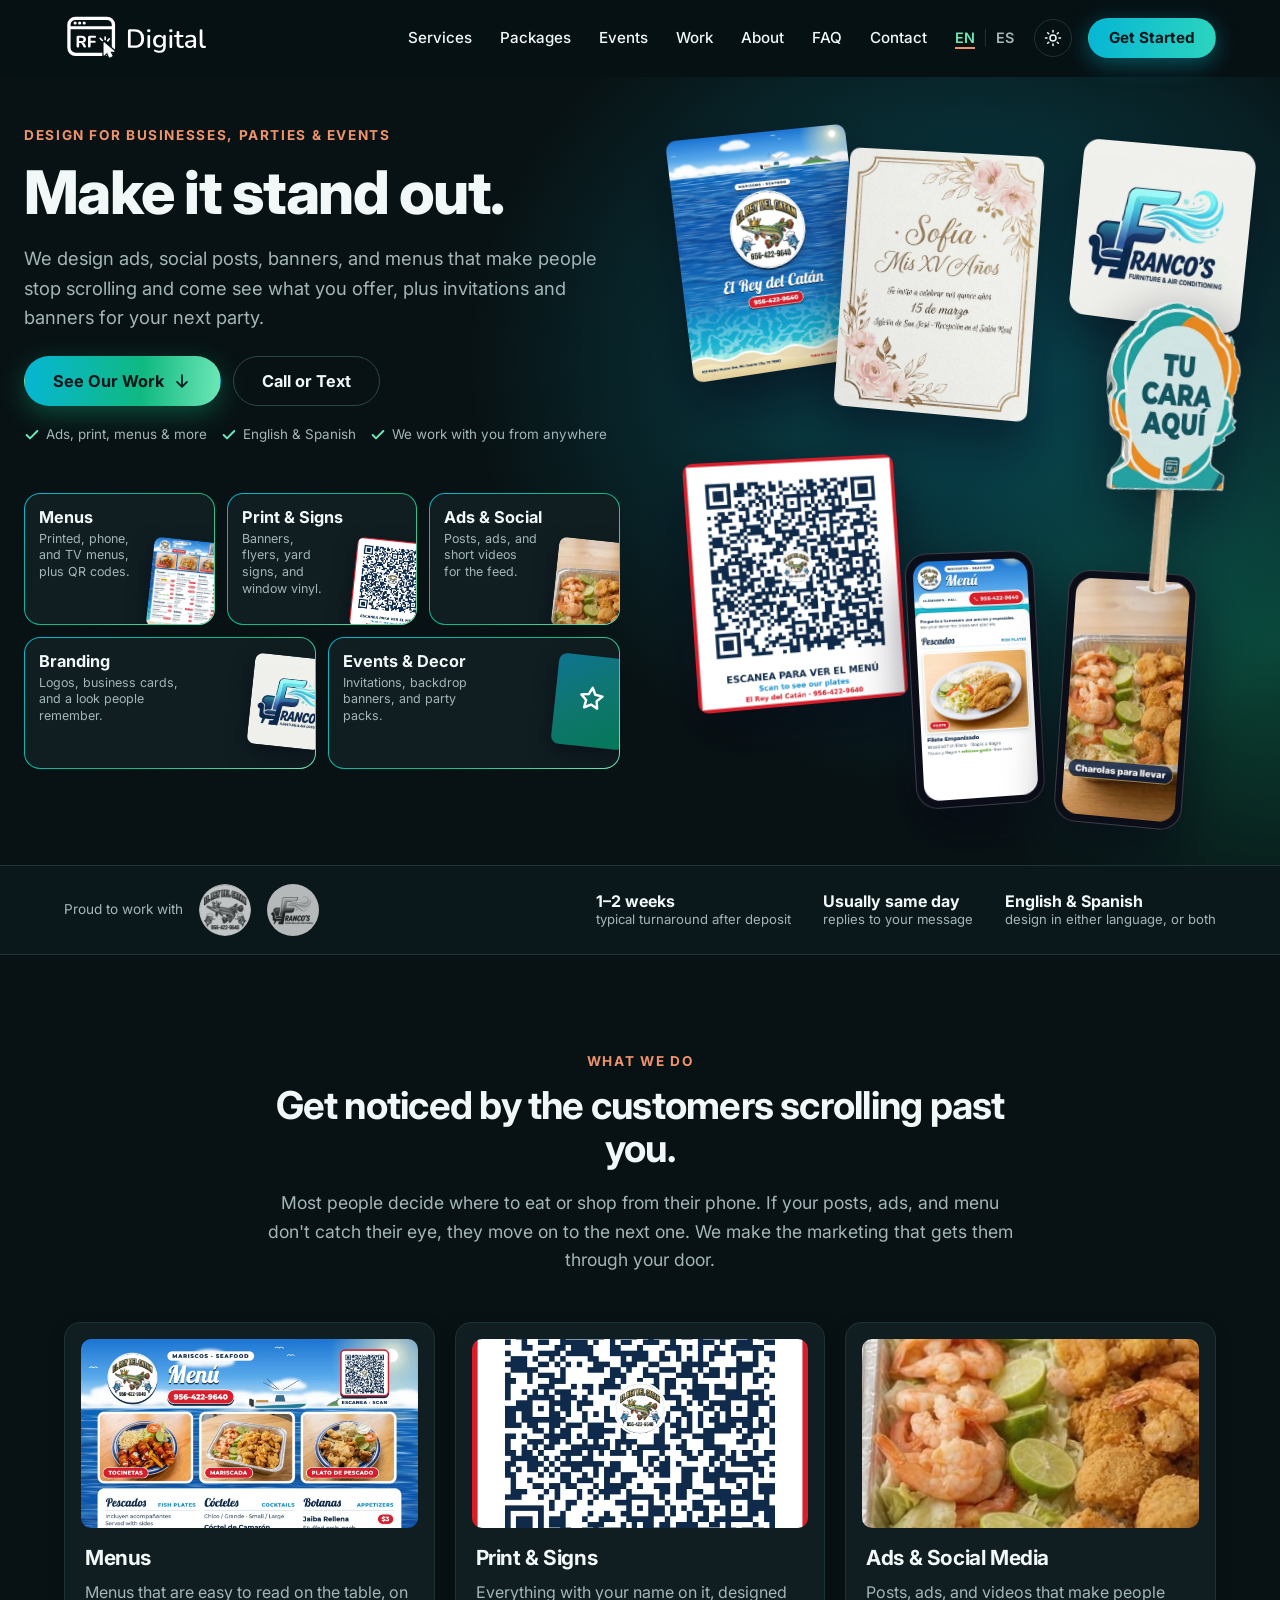
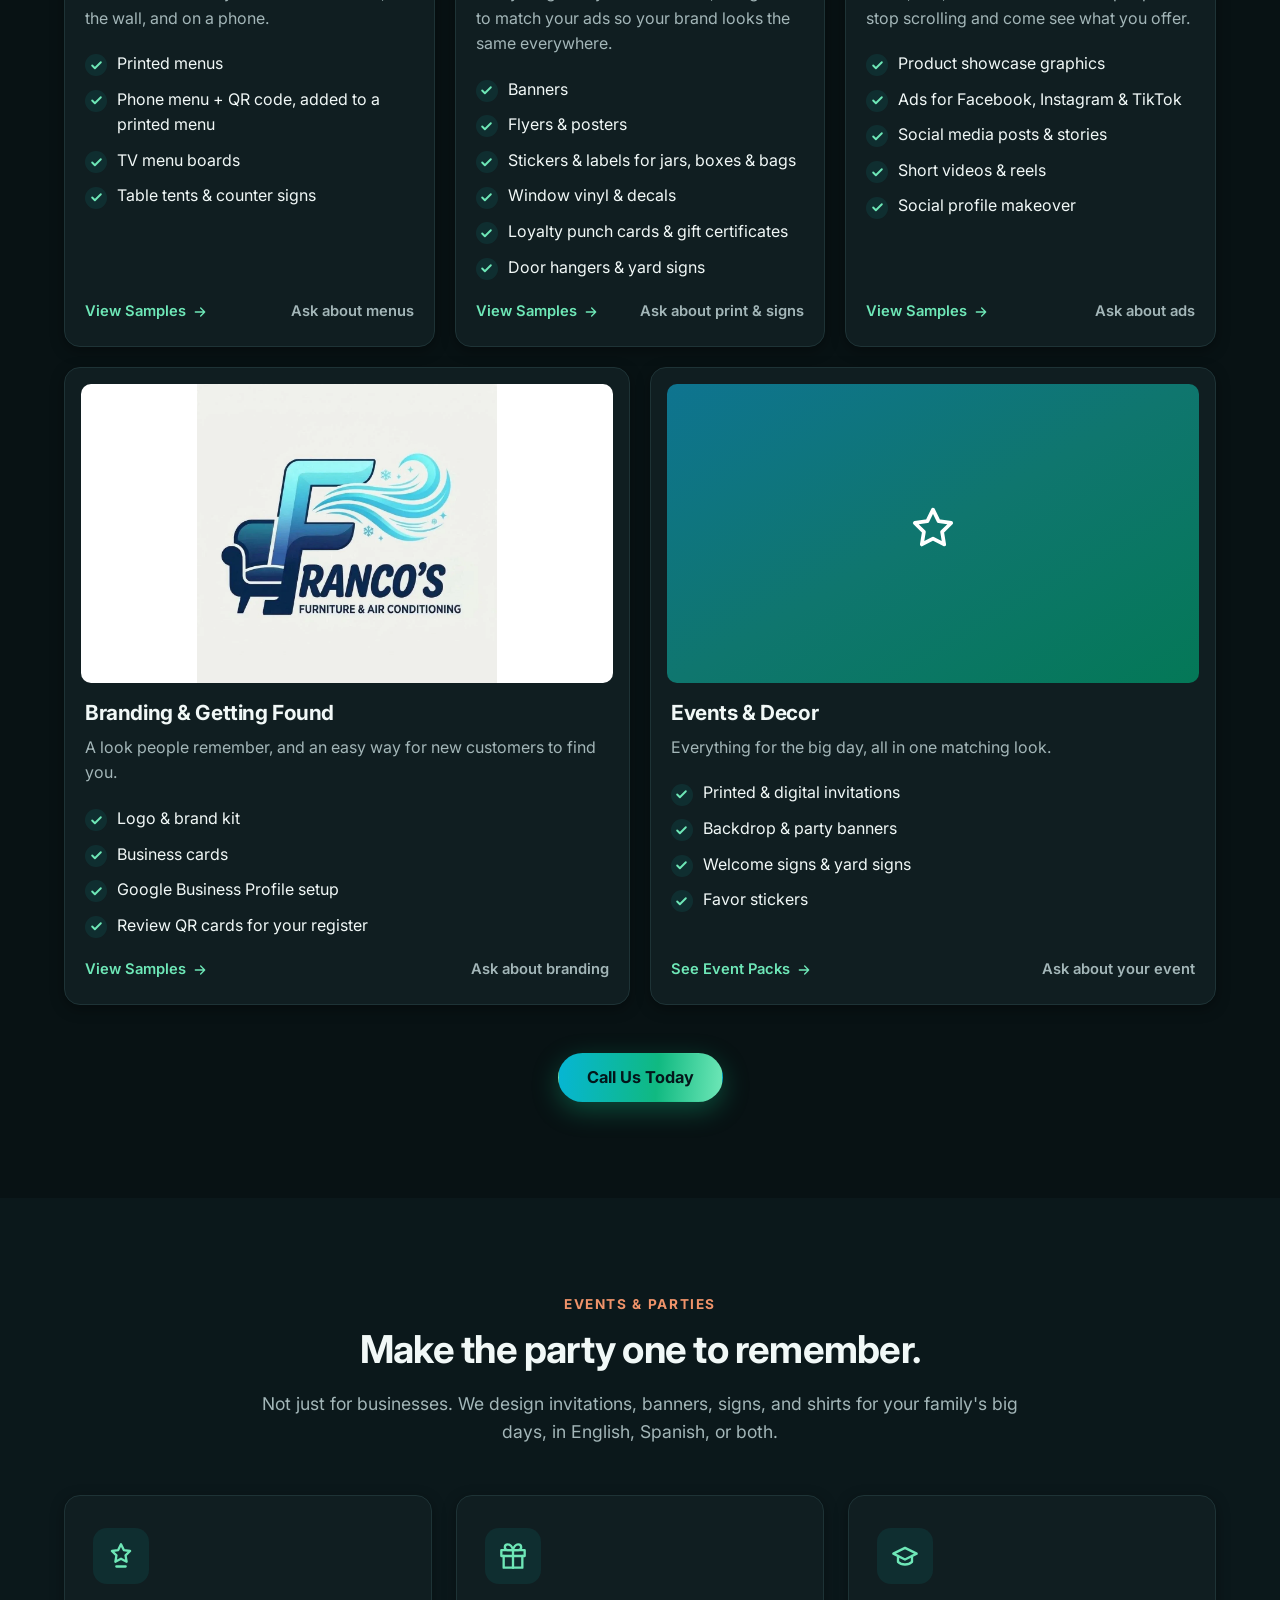
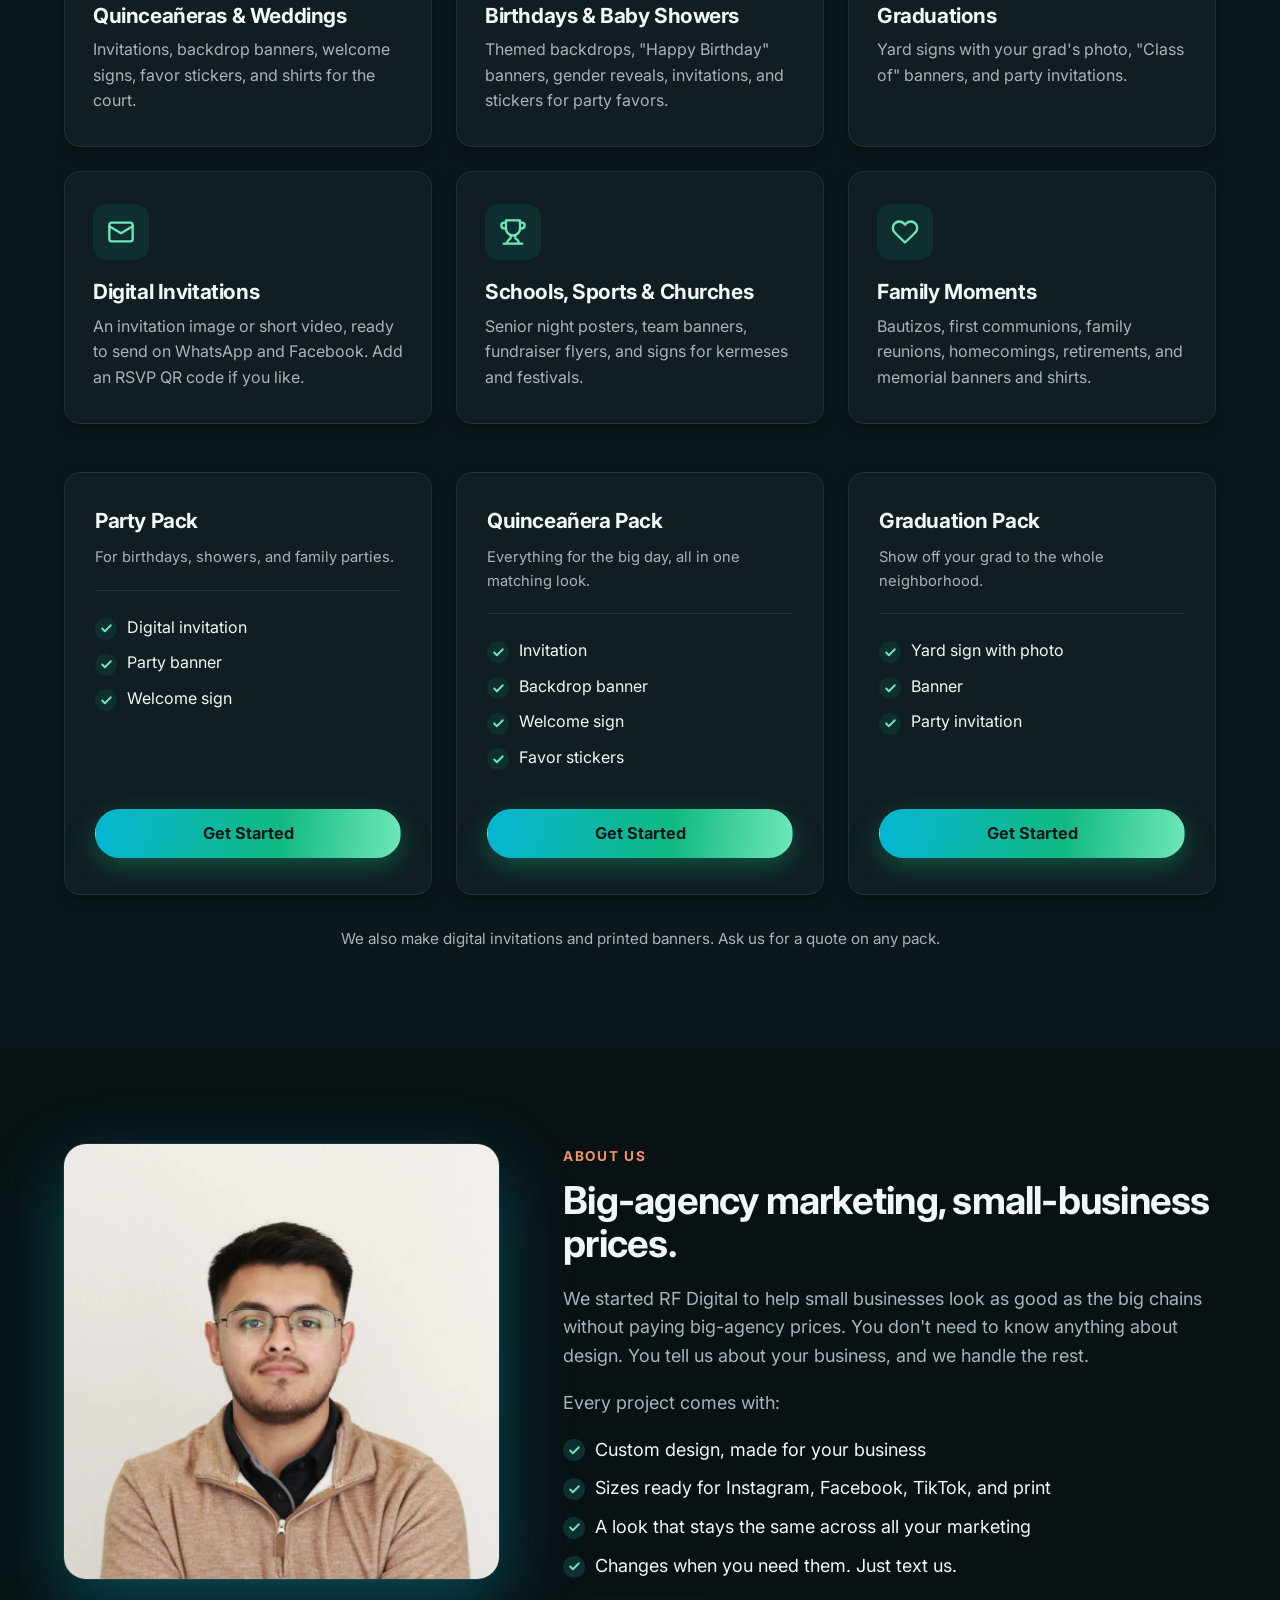
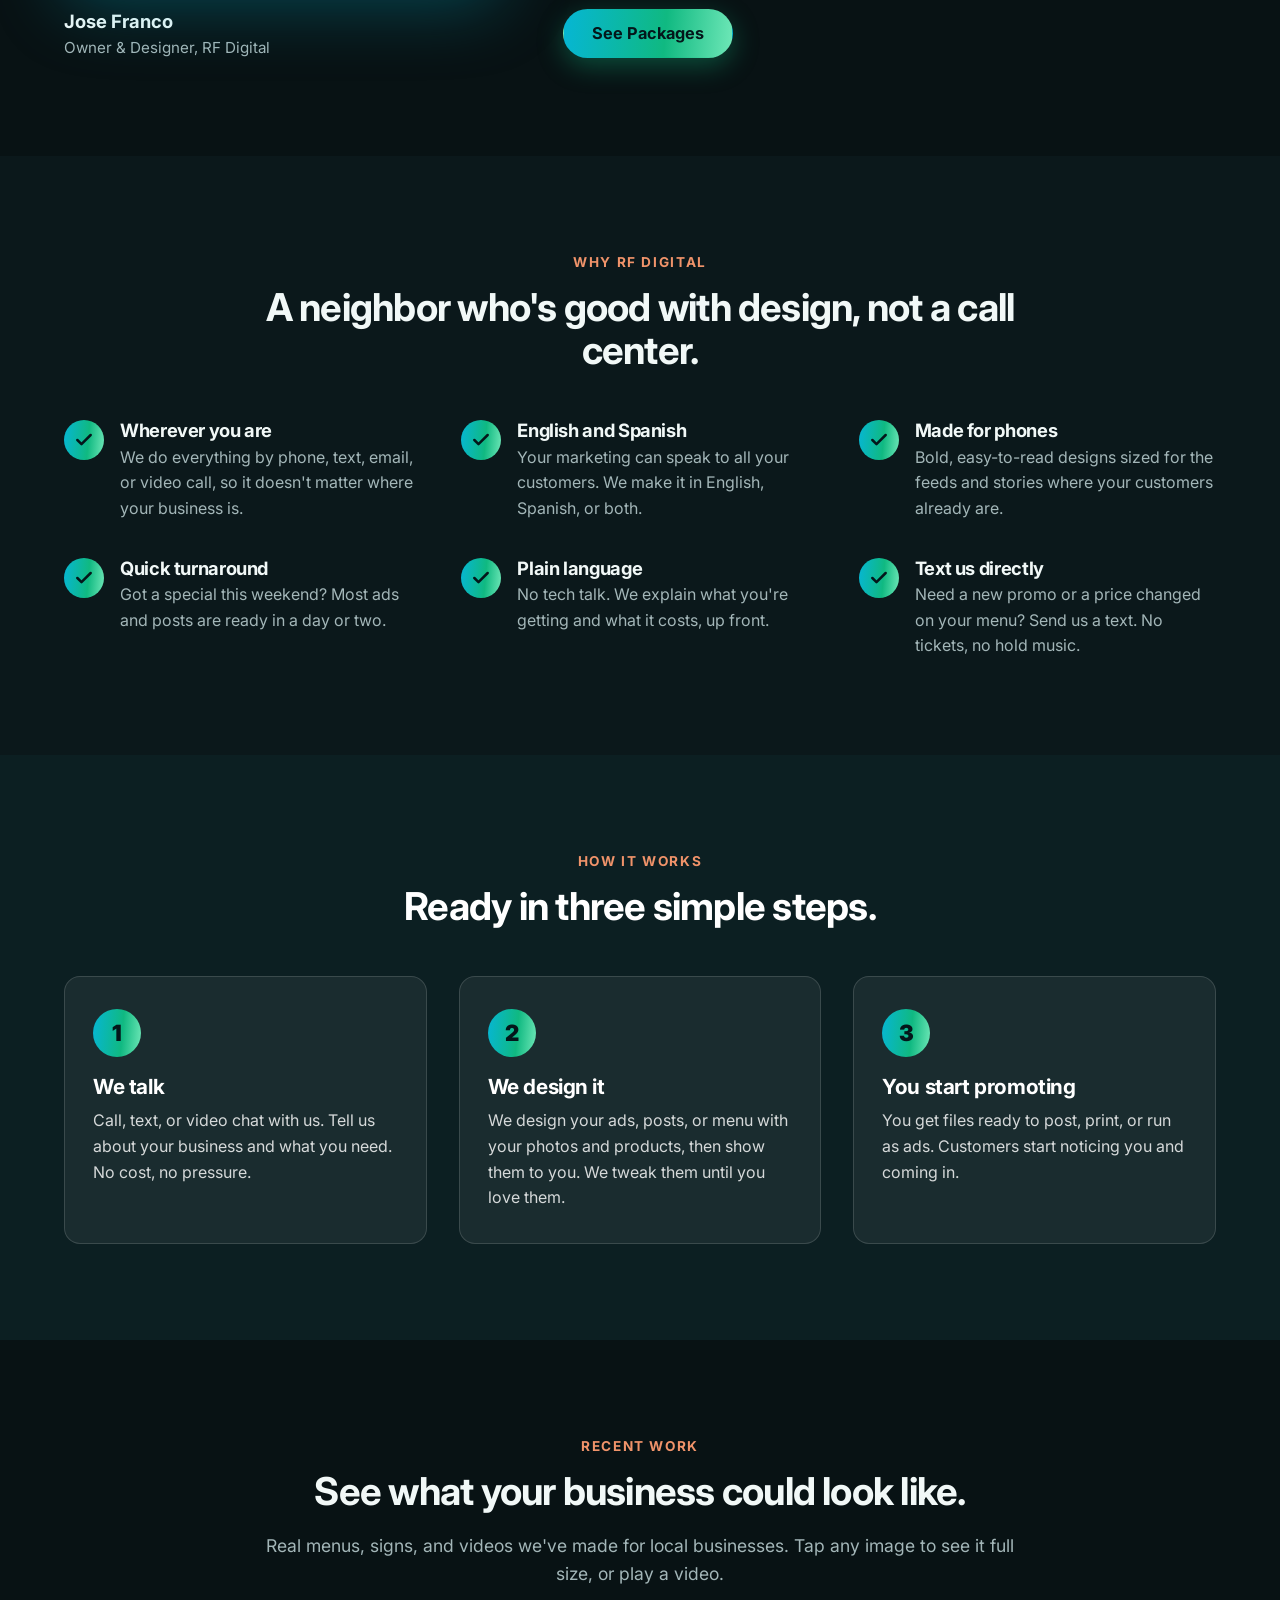
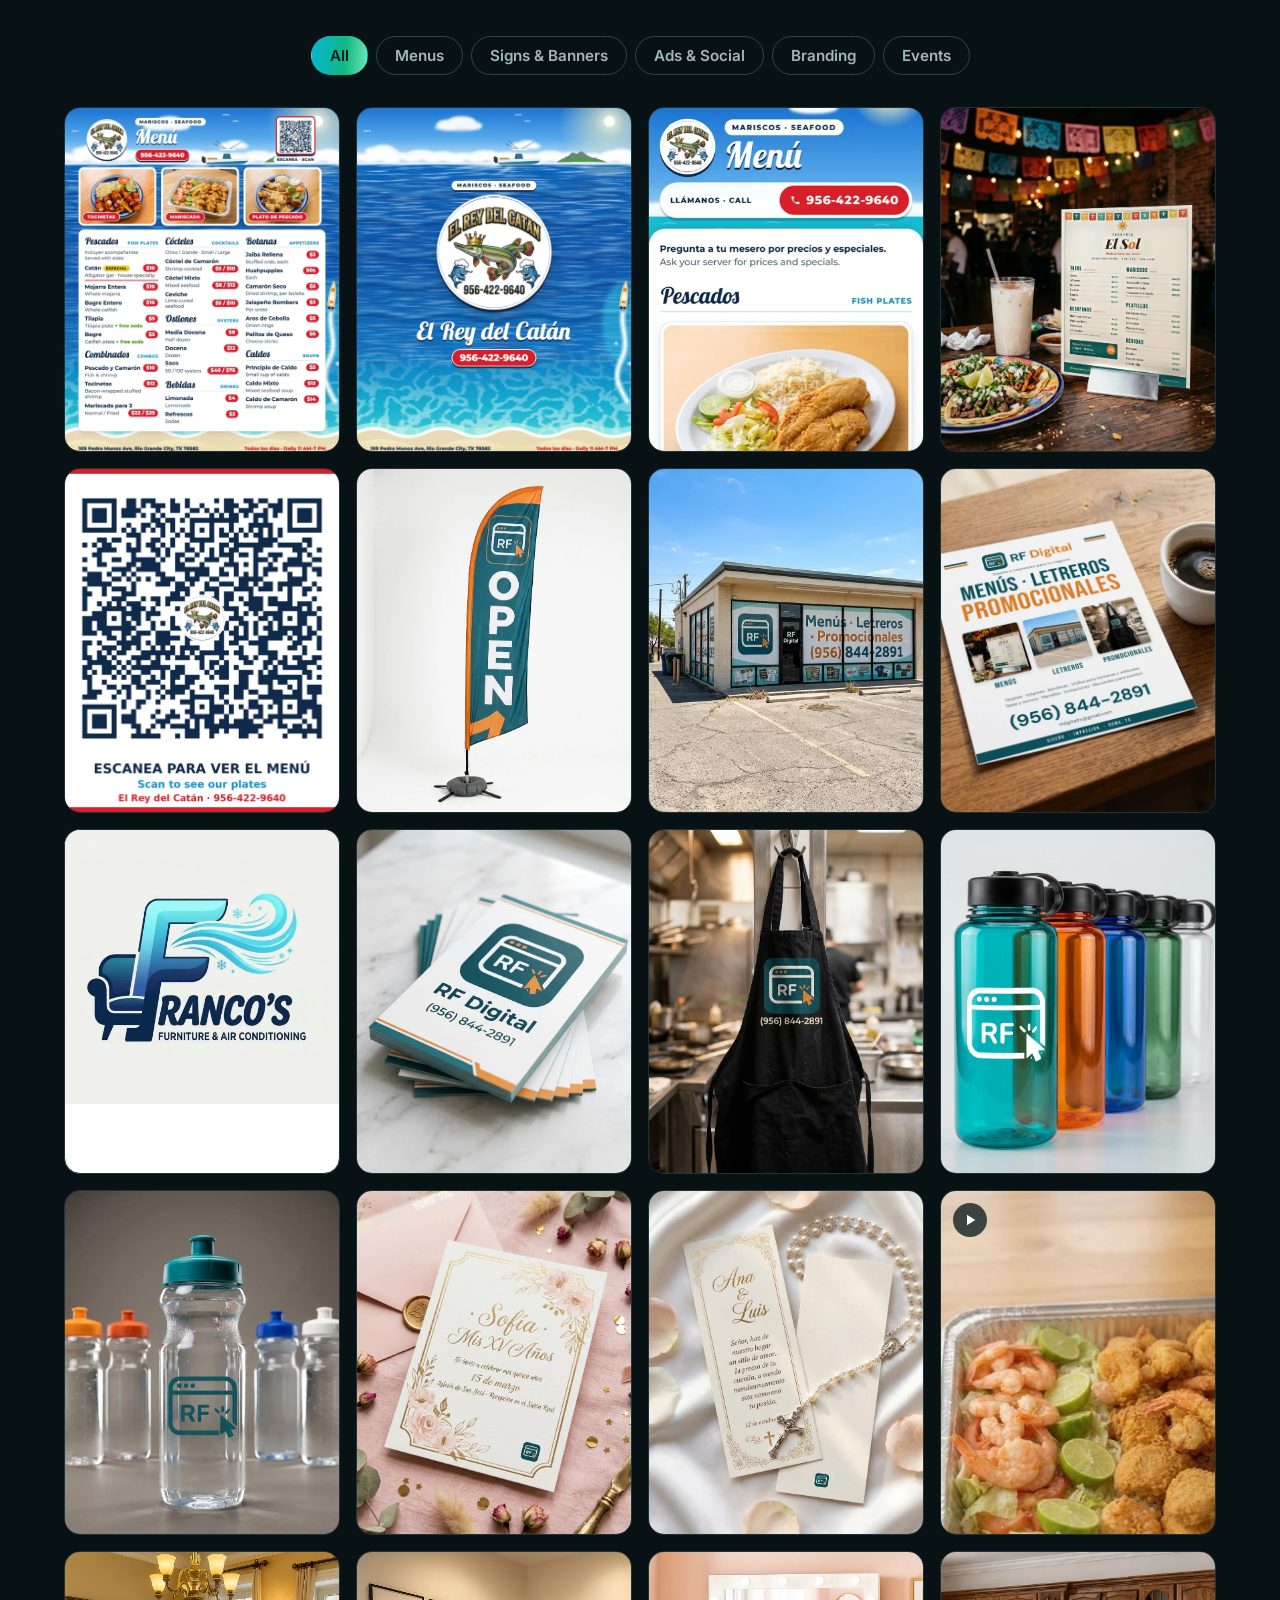
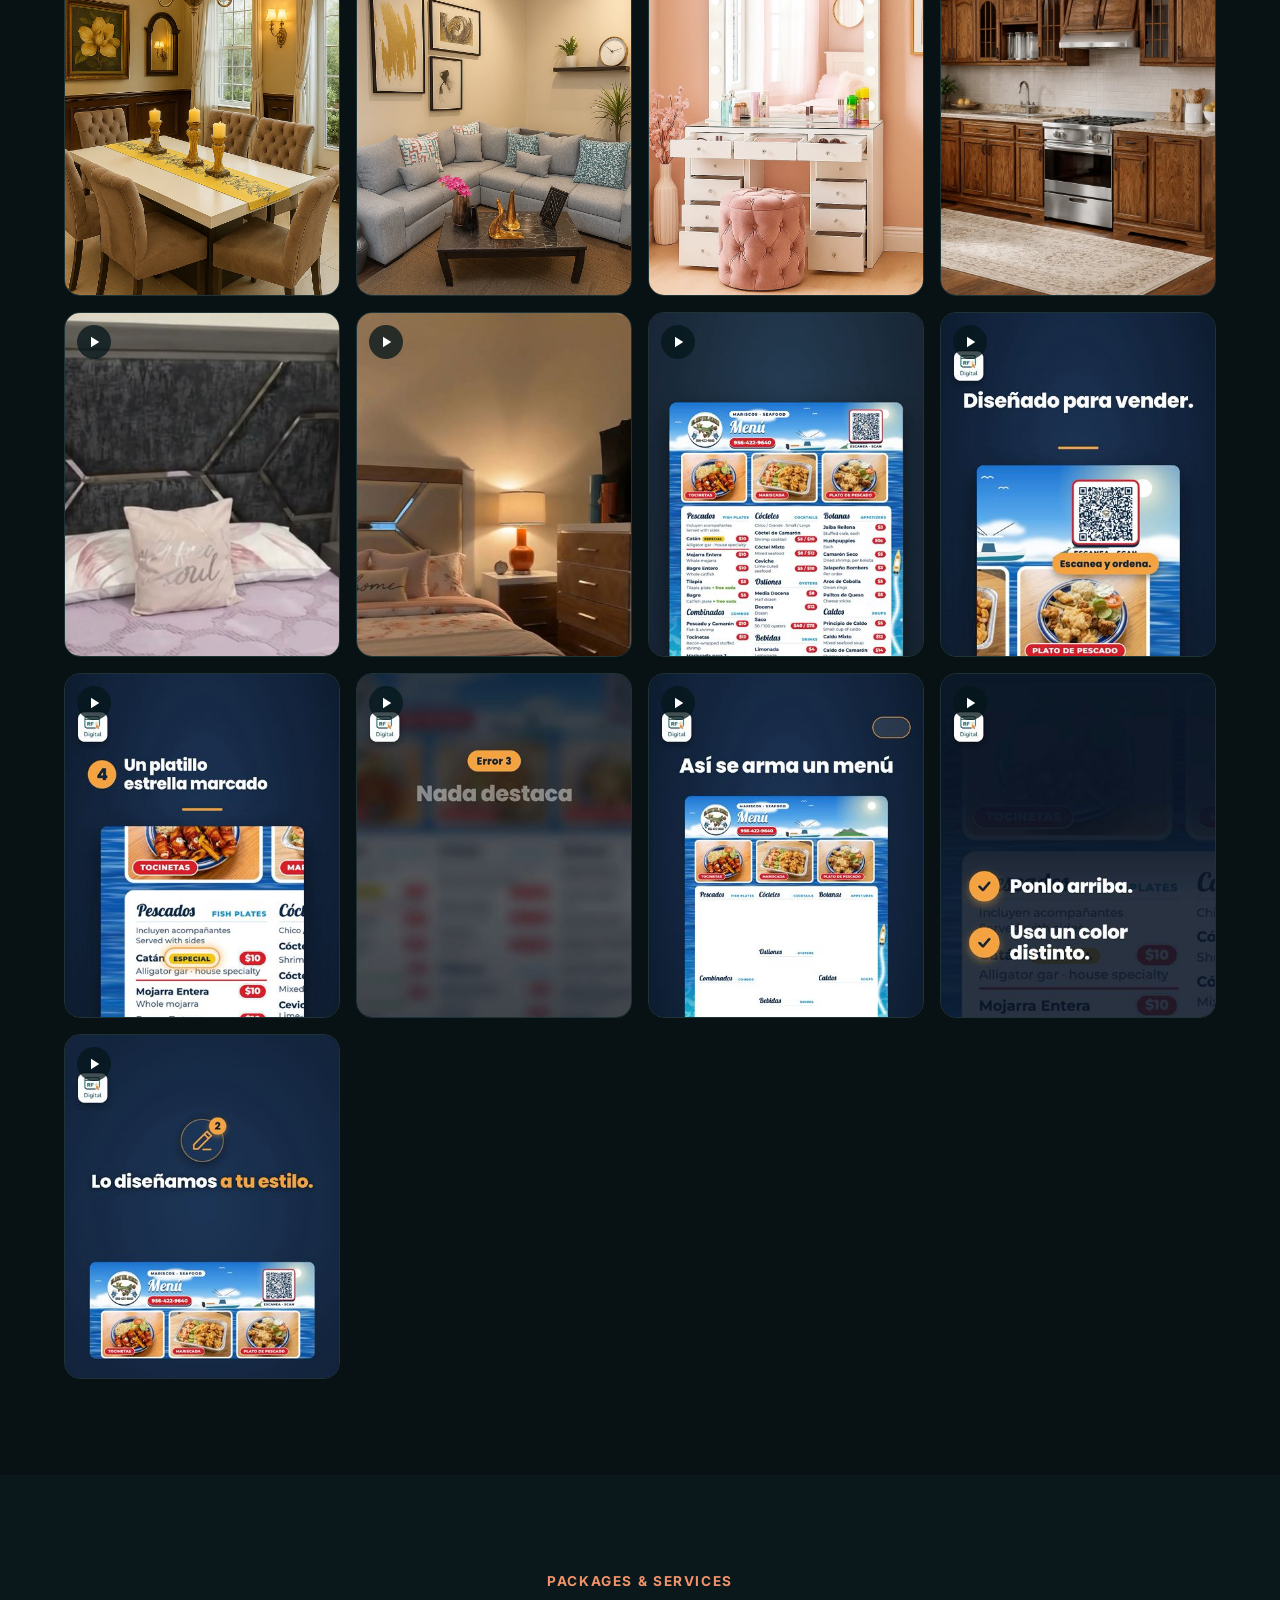
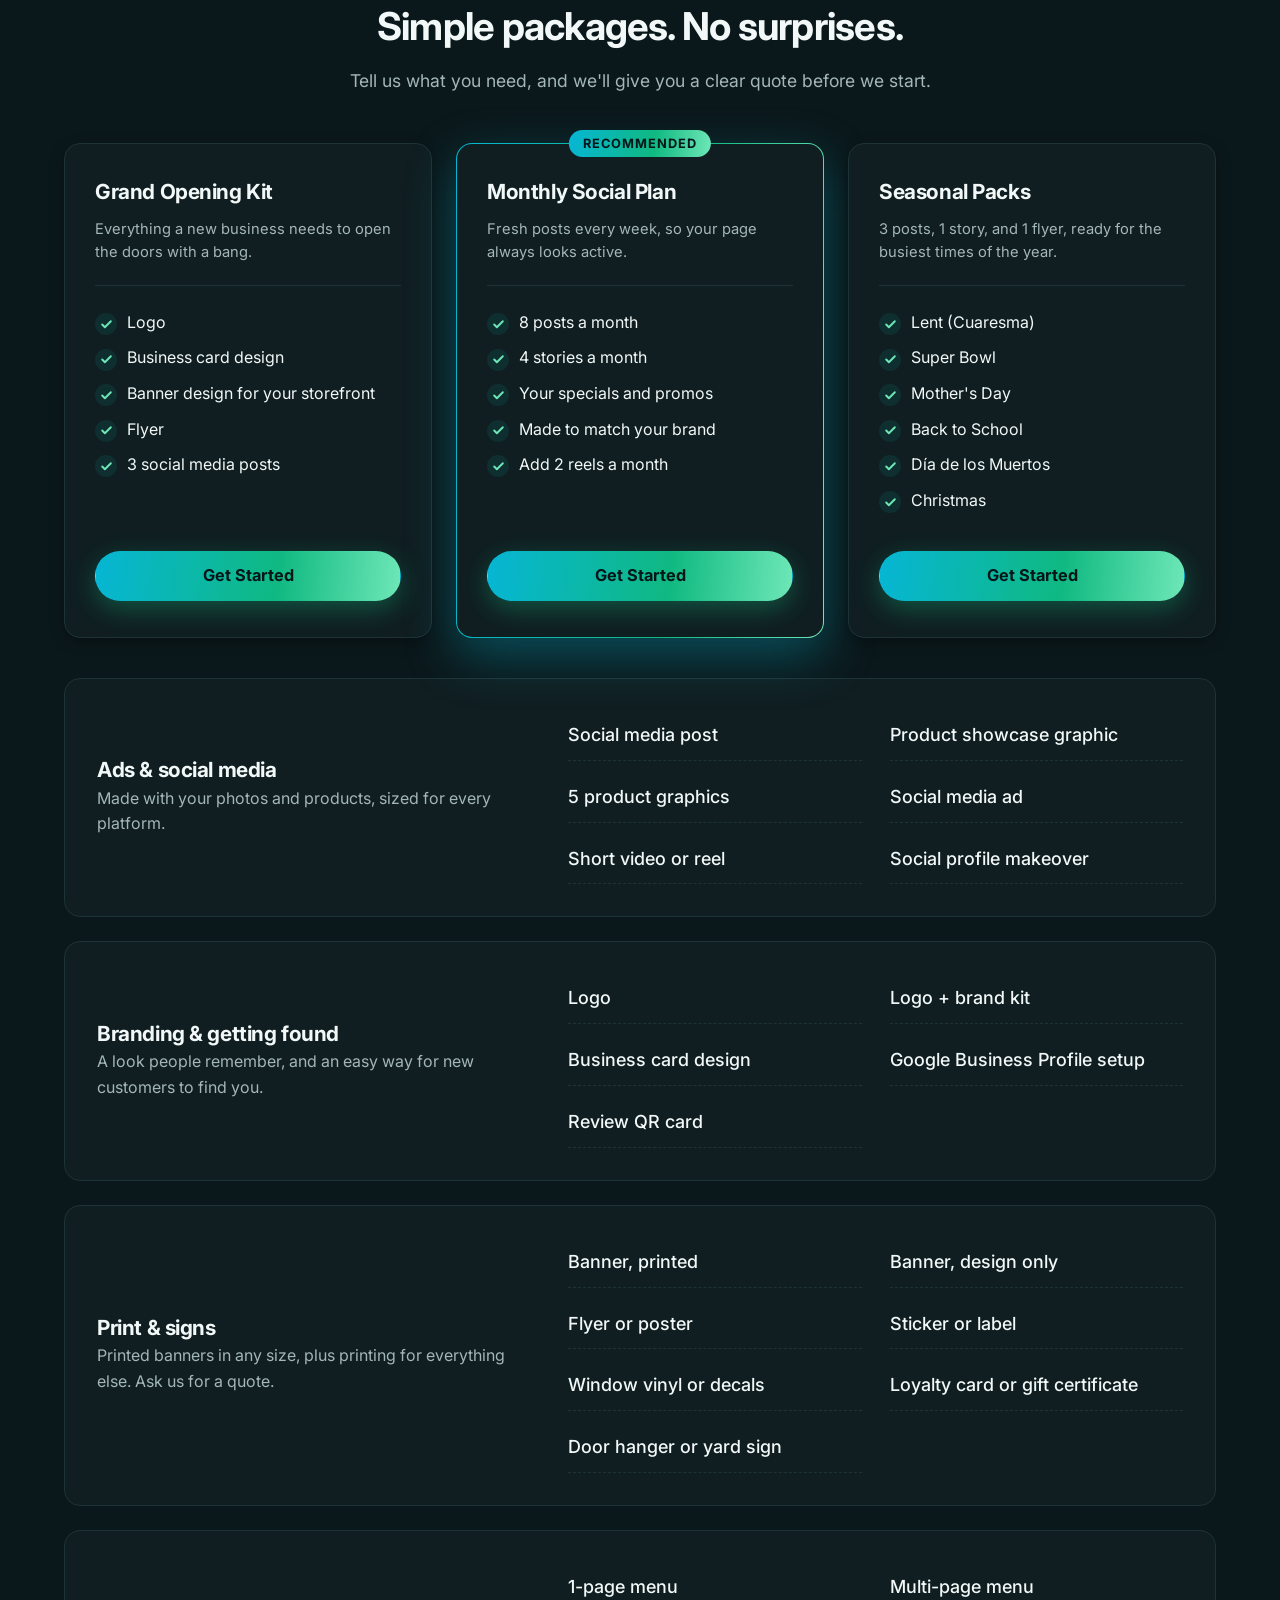
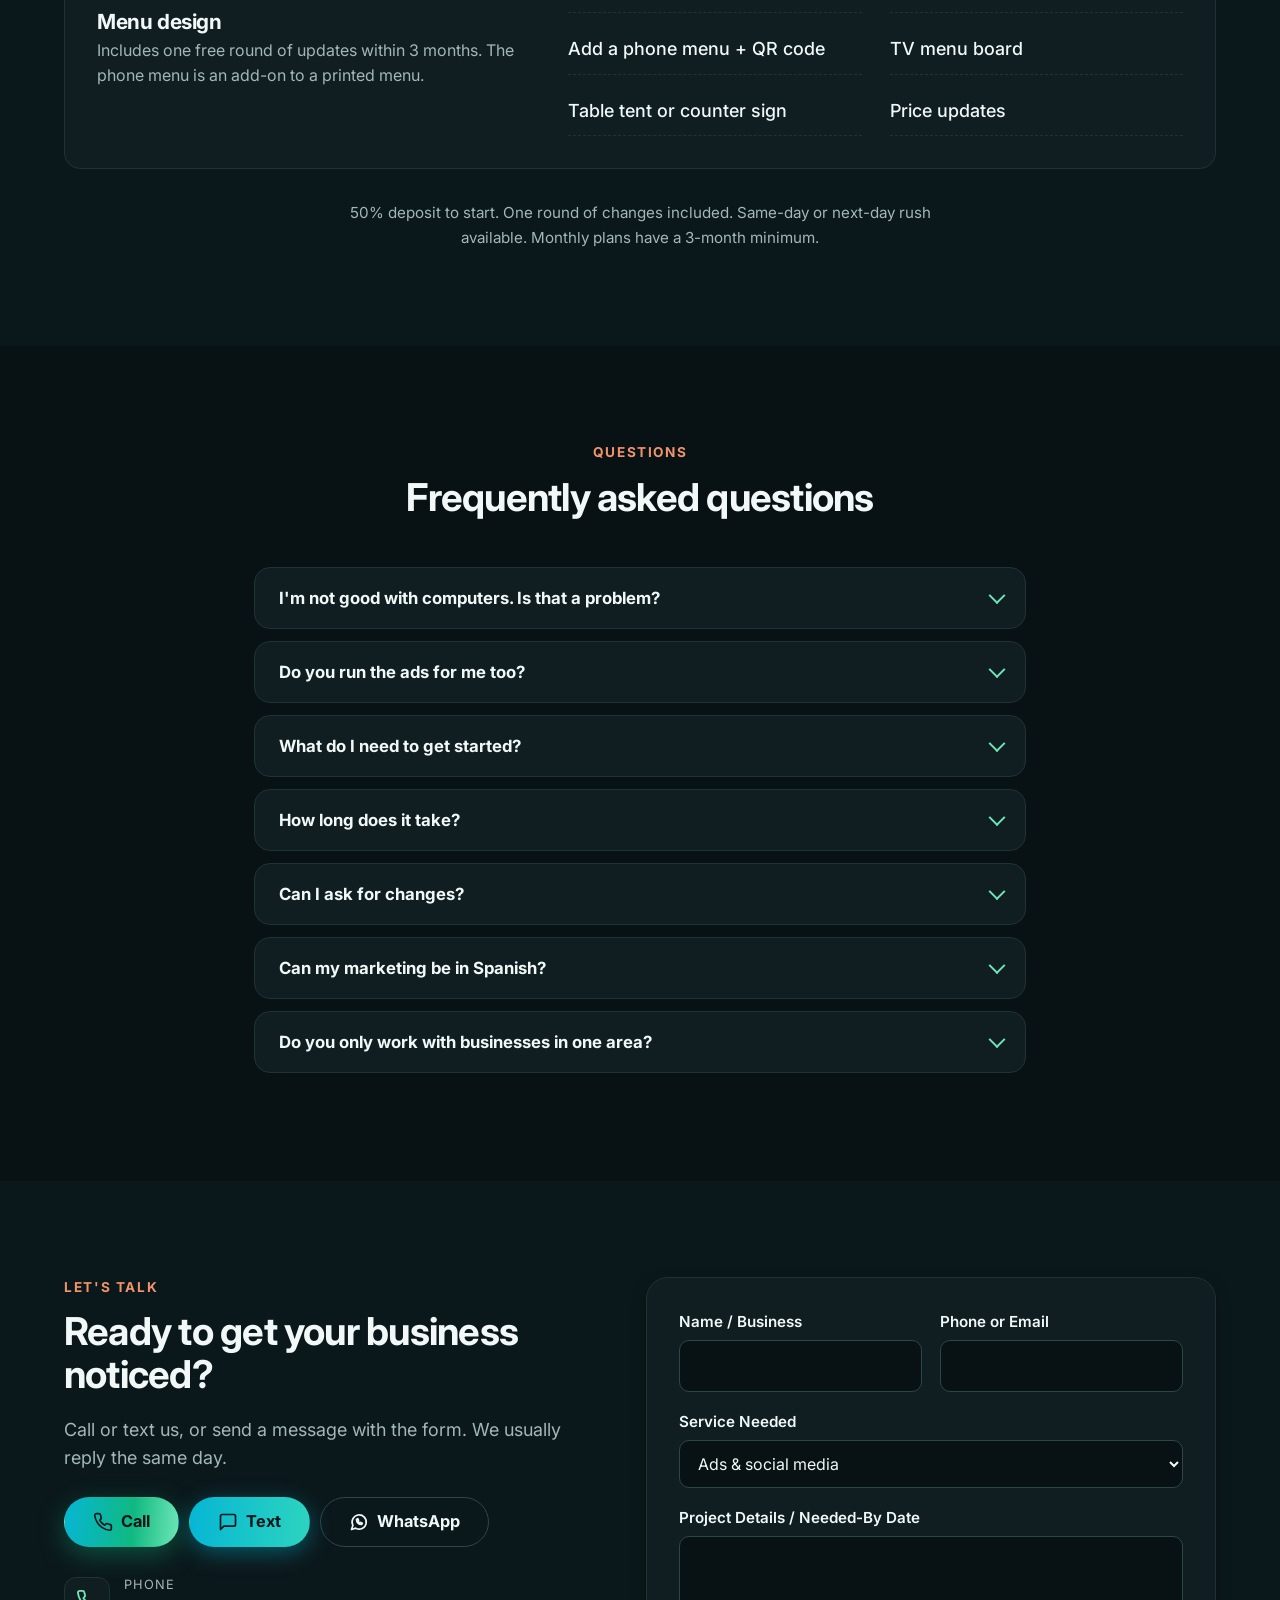
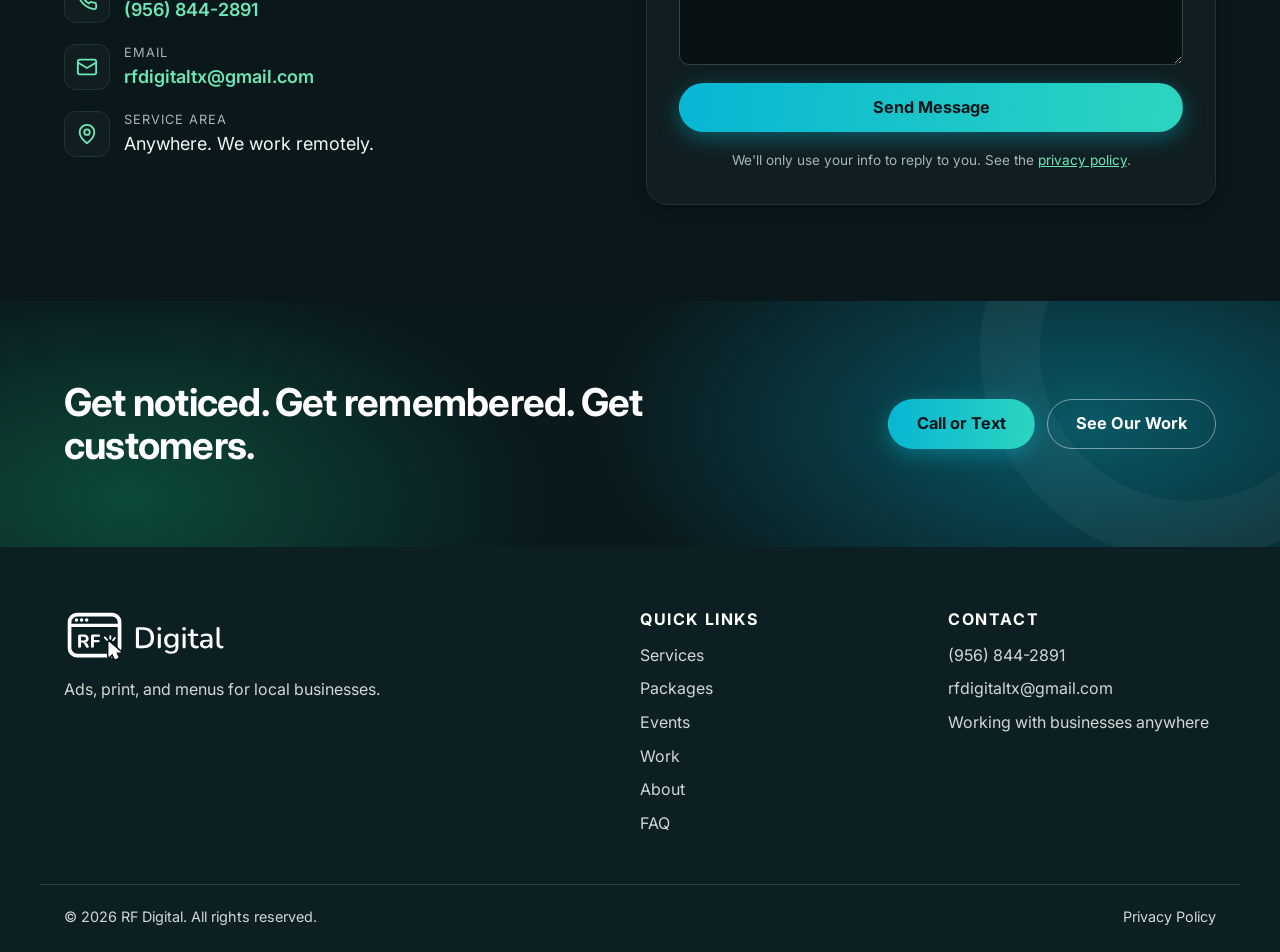
==== commit eb1cd743: "Add the XV invitation and face cutout sign to the hero collage The invitation takes the spot the one" ====
--- a/index.html
+++ b/index.html
@@ -21,7 +21,7 @@
   <meta property="og:title" content="RF Digital | Design for local businesses, parties &amp; events">
   <meta property="og:description" content="Ads, social posts, banners, menus, and invitations for local businesses, parties, and events.">
   <meta property="og:url" content="https://jose-franco22.github.io/rf-digital/">
-  <meta property="og:image" content="https://jose-franco22.github.io/rf-digital/assets/img/og-image.png?v=202611021916">
+  <meta property="og:image" content="https://jose-franco22.github.io/rf-digital/assets/img/og-image.png?v=20261102200840">
   <meta property="og:image:width" content="1200">
   <meta property="og:image:height" content="630">
   <meta property="og:image:alt" content="RF Digital: make it stand out. Ads, print, menus, parties and events.">
@@ -36,7 +36,7 @@
   <link rel="preconnect" href="https://fonts.googleapis.com">
   <link rel="preconnect" href="https://fonts.gstatic.com" crossorigin>
   <link href="https://fonts.googleapis.com/css2?family=Inter:wght@400;500;600;700;800;900&display=swap" rel="stylesheet">
-  <link rel="stylesheet" href="assets/css/styles.css?v=202611021916">
+  <link rel="stylesheet" href="assets/css/styles.css?v=20261102200840">
 
   <script type="application/ld+json">
   {
@@ -117,11 +117,12 @@
         <!-- Hero collage: real client work, decorative because it repeats in "Recent work" -->
         <div class="hero-stage" aria-hidden="true">
           <img class="piece p-cover" src="assets/img/work/rey-del-catan-cover.webp" alt="" width="1200" height="1553">
+          <img class="piece p-xv" src="assets/img/work/xv-invitation-card.webp" alt="" width="768" height="1024">
           <img class="piece p-logo" src="assets/img/work/francos-logo.webp" alt="" width="1024" height="1024">
           <img class="piece p-sign" src="assets/img/work/rey-del-catan-qr.webp" alt="" width="1200" height="1377">
           <span class="piece p-phone"><img src="assets/img/work/rey-del-catan-phone-menu.webp" alt="" width="433" height="900"></span>
           <span class="piece p-phone p-phone-2"><img src="assets/video/posters/el-rey-del-catan-ad.jpg" alt="" width="405" height="720"></span>
-          <span class="piece p-invite"><small data-i18n="hero.inviteTop">You're invited</small><b data-i18n="hero.inviteMain">Let's celebrate</b></span>
+          <img class="piece p-face" src="assets/img/work/face-cutout-sign.webp" alt="" width="451" height="943">
         </div>
 
         <div class="hero-tiles">
@@ -889,7 +890,7 @@
     <a href="sms:+19568442891" class="mb-text"><svg viewBox="0 0 24 24" aria-hidden="true"><path d="M21 15a2 2 0 0 1-2 2H7l-4 4V5a2 2 0 0 1 2-2h14a2 2 0 0 1 2 2z"/></svg><span data-i18n="contact.text">Text</span></a>
   </div>
 
-  <script src="assets/js/i18n.js?v=202611021916"></script>
-  <script src="assets/js/main.js?v=202611021916"></script>
+  <script src="assets/js/i18n.js?v=20261102200840"></script>
+  <script src="assets/js/main.js?v=20261102200840"></script>
 </body>
 </html>
--- a/assets/css/styles.css
+++ b/assets/css/styles.css
@@ -174,20 +174,11 @@
 /* Collage of real client work */
 .hero-stage { grid-area: stage; position: relative; aspect-ratio: 1 / 1.12; align-self: center; }
 .piece { position: absolute; border-radius: 10px; box-shadow: 0 24px 50px rgba(5, 6, 20, .55); transform-origin: center; transition: transform .35s ease; }
-.p-cover { left: 7%; top: 1%; width: 34%; transform: perspective(1200px) rotateY(14deg) rotateZ(-7deg); }
-.p-logo { right: 6%; top: 5%; width: 32%; border-radius: 16px; background: #fff; transform: perspective(1200px) rotateY(-16deg) rotateZ(6deg); }
+.p-cover { left: 3%; top: 1%; width: 31%; transform: perspective(1200px) rotateY(14deg) rotateZ(-7deg); }
+.p-xv { left: 30%; top: 4%; width: 33%; transform: perspective(1200px) rotateY(-10deg) rotateZ(4deg); }
+.p-logo { right: 1%; top: 3%; width: 30%; border-radius: 16px; background: #fff; transform: perspective(1200px) rotateY(-16deg) rotateZ(6deg); }
 .p-sign { left: 5%; top: 50%; width: 36%; transform: perspective(1200px) rotateY(12deg) rotateZ(-4deg); }
-.p-invite {
-  right: 0; top: 37%; width: 36%; aspect-ratio: 3 / 4; padding: 7% 5%; container-type: inline-size;
-  display: flex; flex-direction: column; justify-content: flex-end; gap: 4px; color: #fff;
-  background:
-    radial-gradient(70% 50% at 80% 12%, rgba(255,255,255,.35), transparent 70%),
-    linear-gradient(150deg, #0E7490, #0F766E 50%, #047857);
-  border: 1px solid rgba(255,255,255,.3);
-  transform: perspective(1200px) rotateY(-14deg) rotateZ(5deg);
-}
-.p-invite small { font: 600 7cqw var(--font-body); letter-spacing: .1em; text-transform: uppercase; opacity: .9; }
-.p-invite b { font: 900 15cqw/1.02 var(--font-heading); }
+.p-face { right: 3%; top: 26%; width: 24%; z-index: 2; border-radius: 0; box-shadow: none; filter: drop-shadow(0 20px 30px rgba(5, 6, 20, .55)); transform: perspective(1200px) rotateY(-14deg) rotateZ(5deg); }
 .p-phone {
   left: 42%; top: 64%; width: 22%; padding: 1.1%; border-radius: 22px; background: #0B0D18;
   border: 1px solid rgba(255,255,255,.2); transform: perspective(1200px) rotateY(10deg) rotateZ(-3deg);
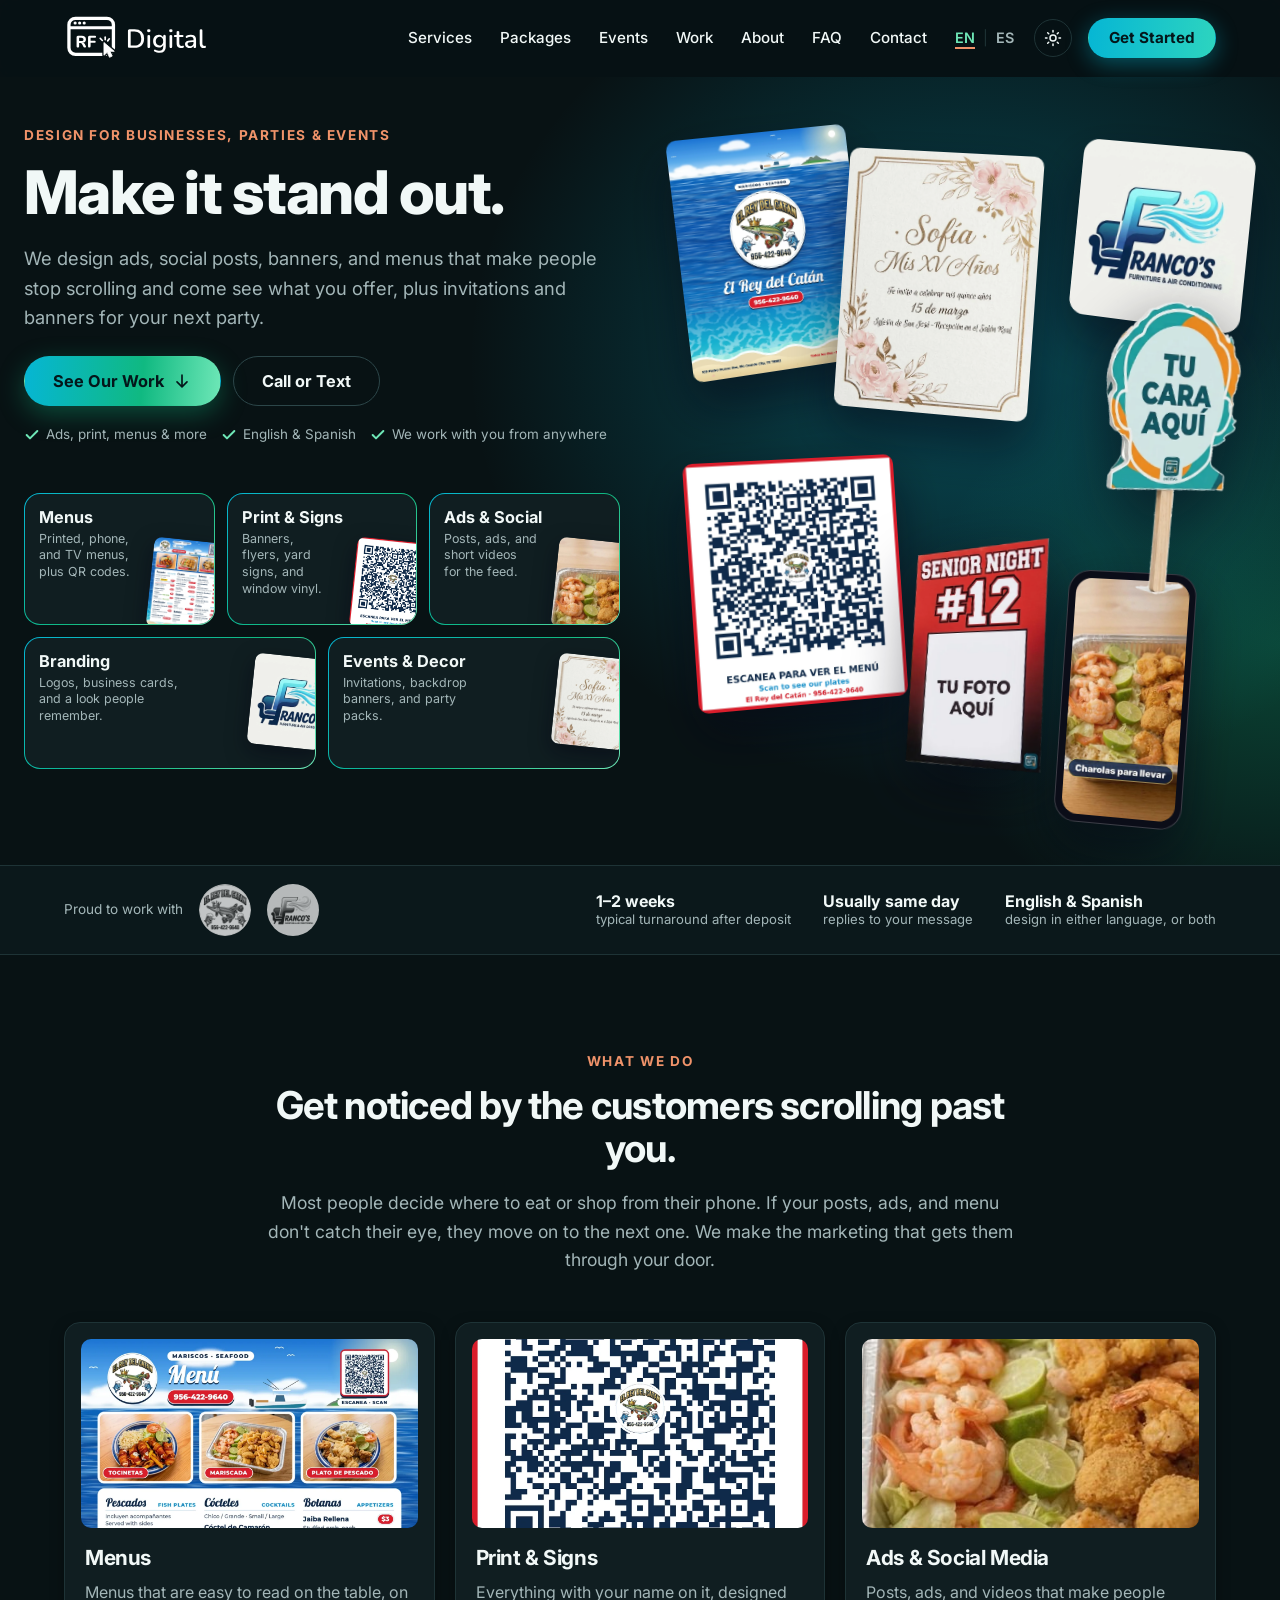
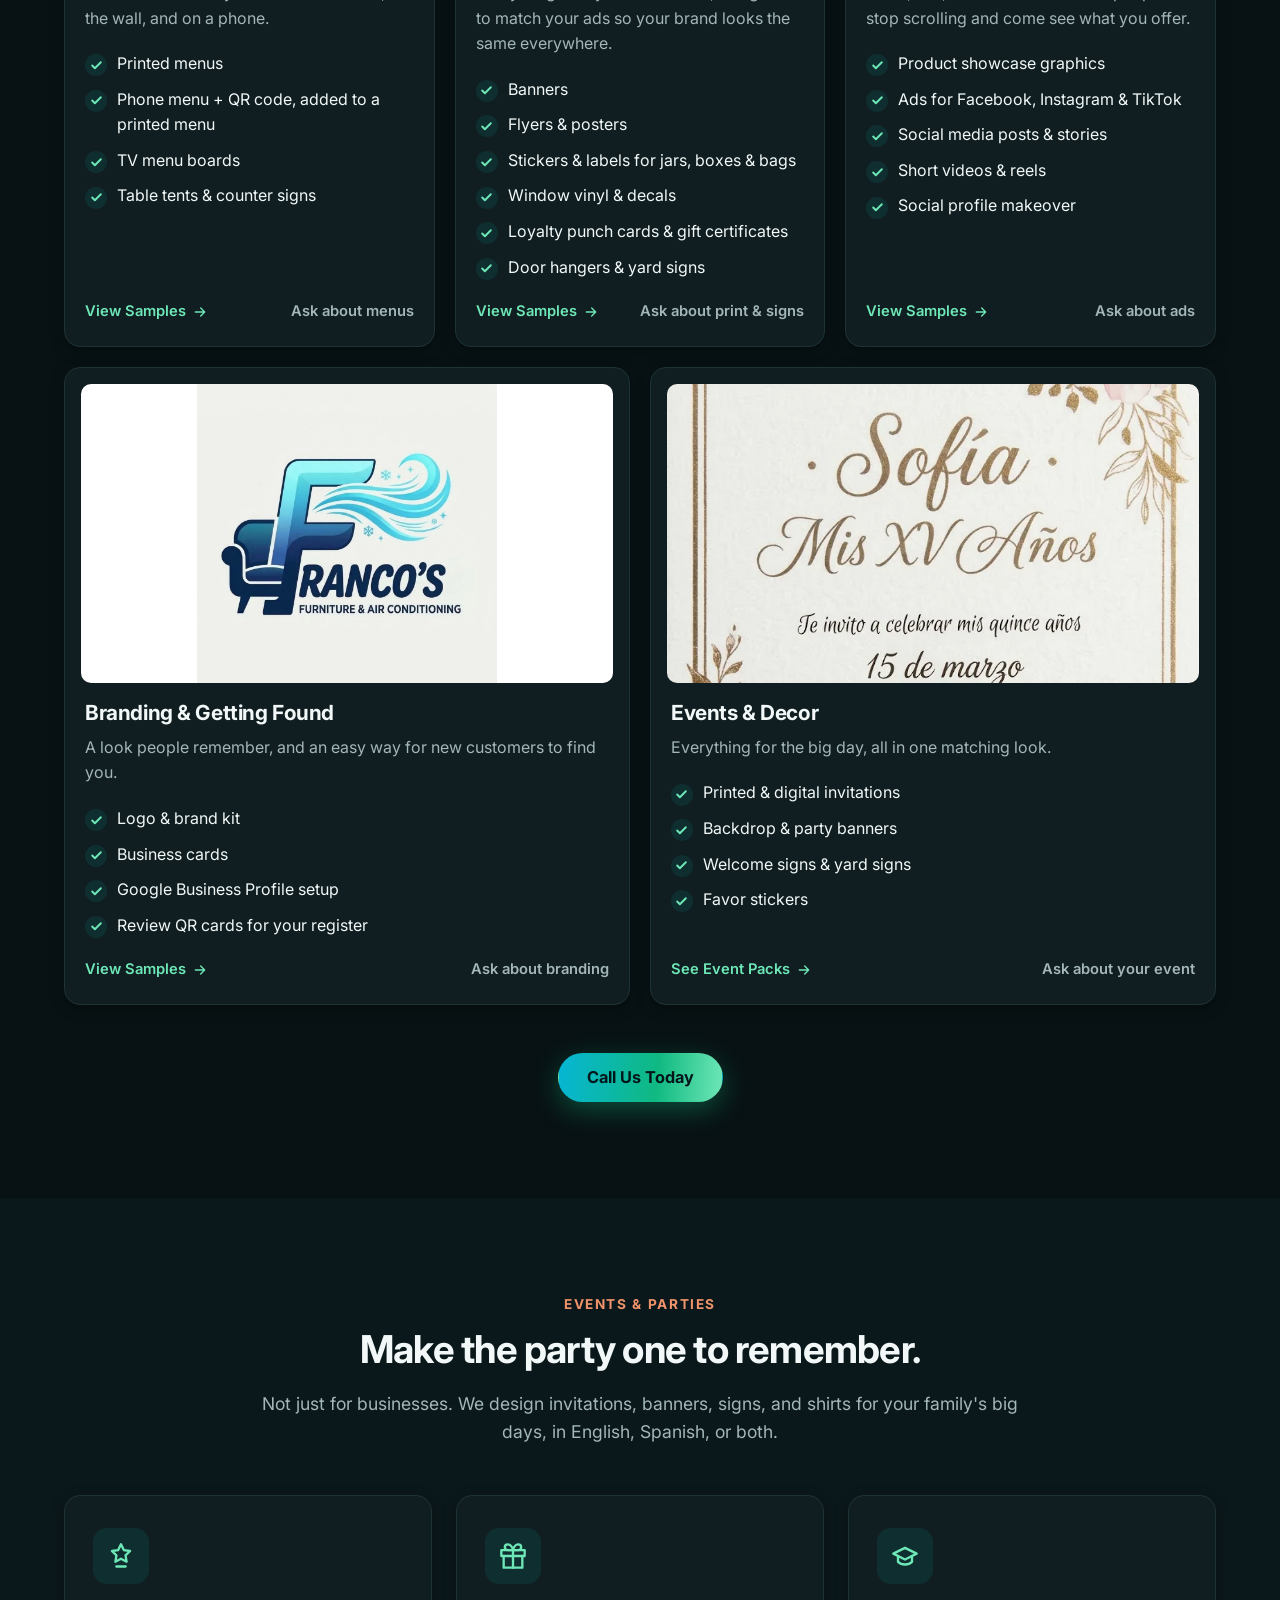
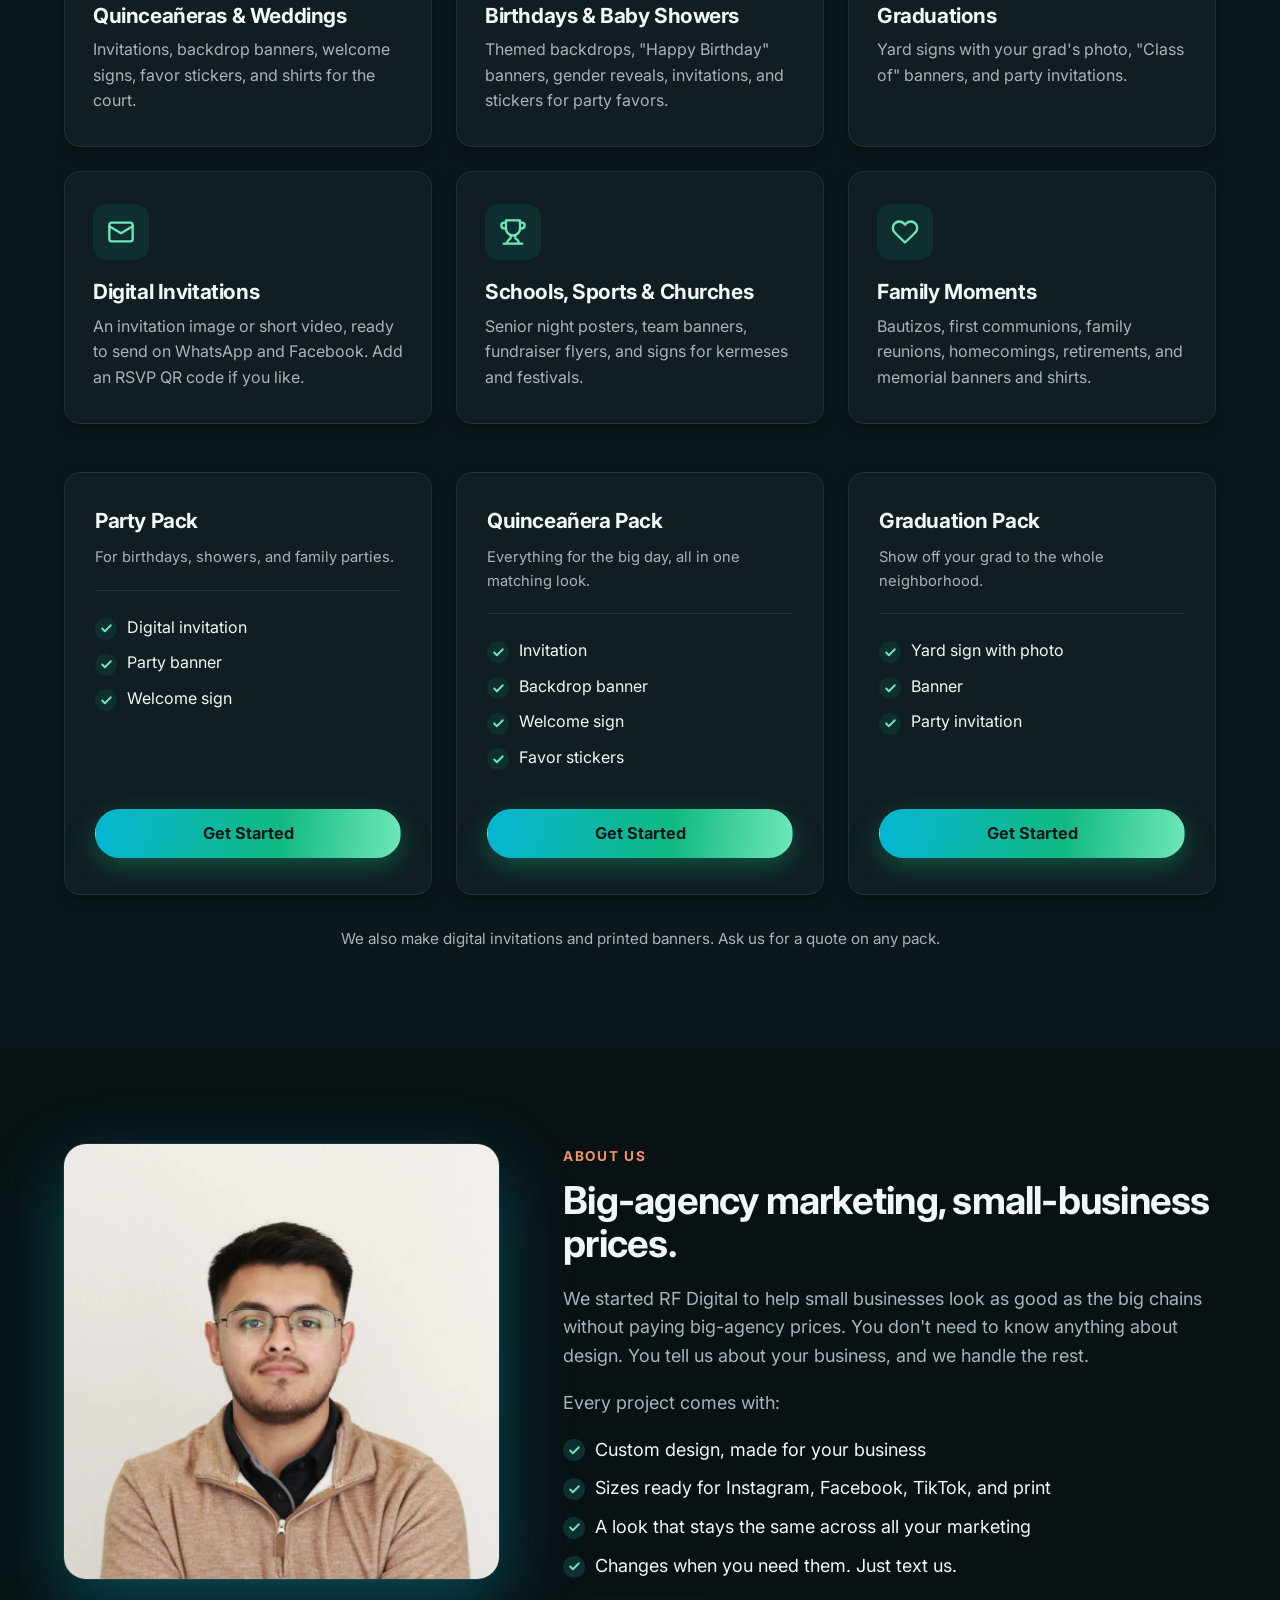
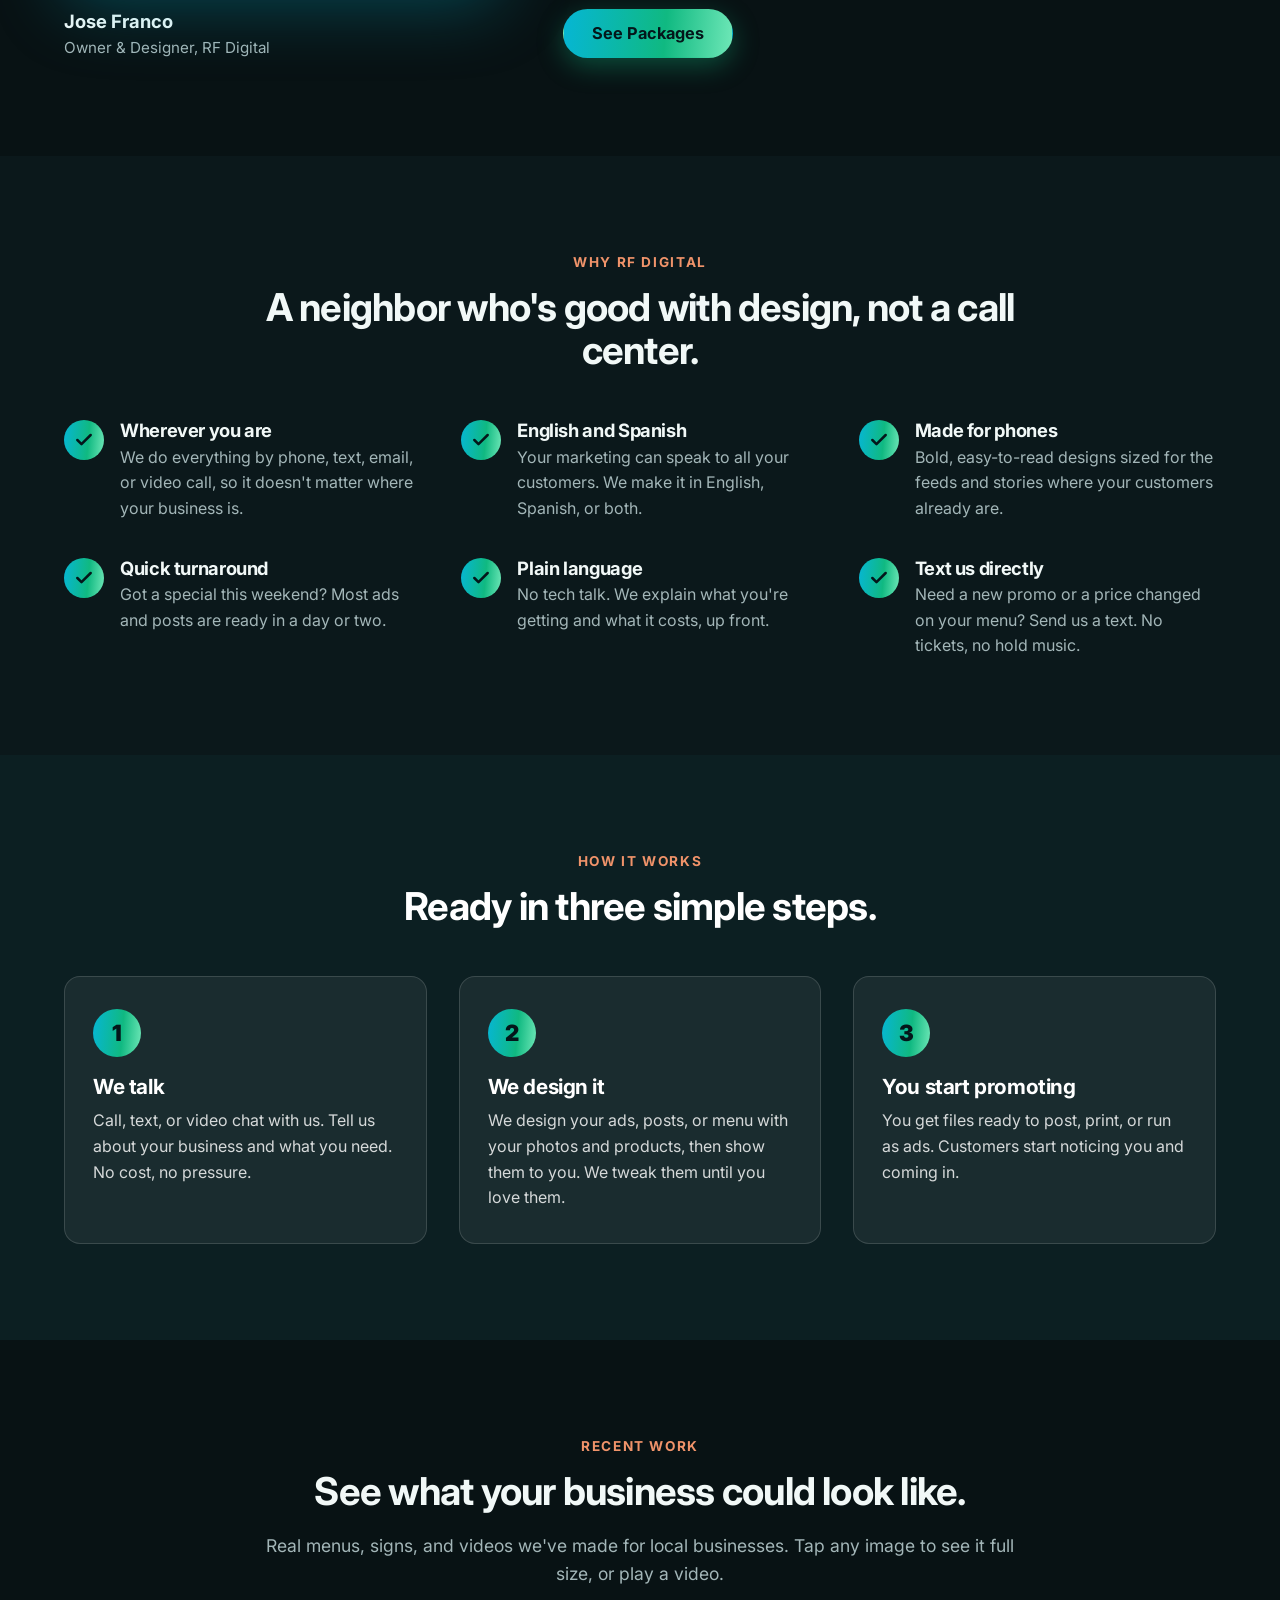
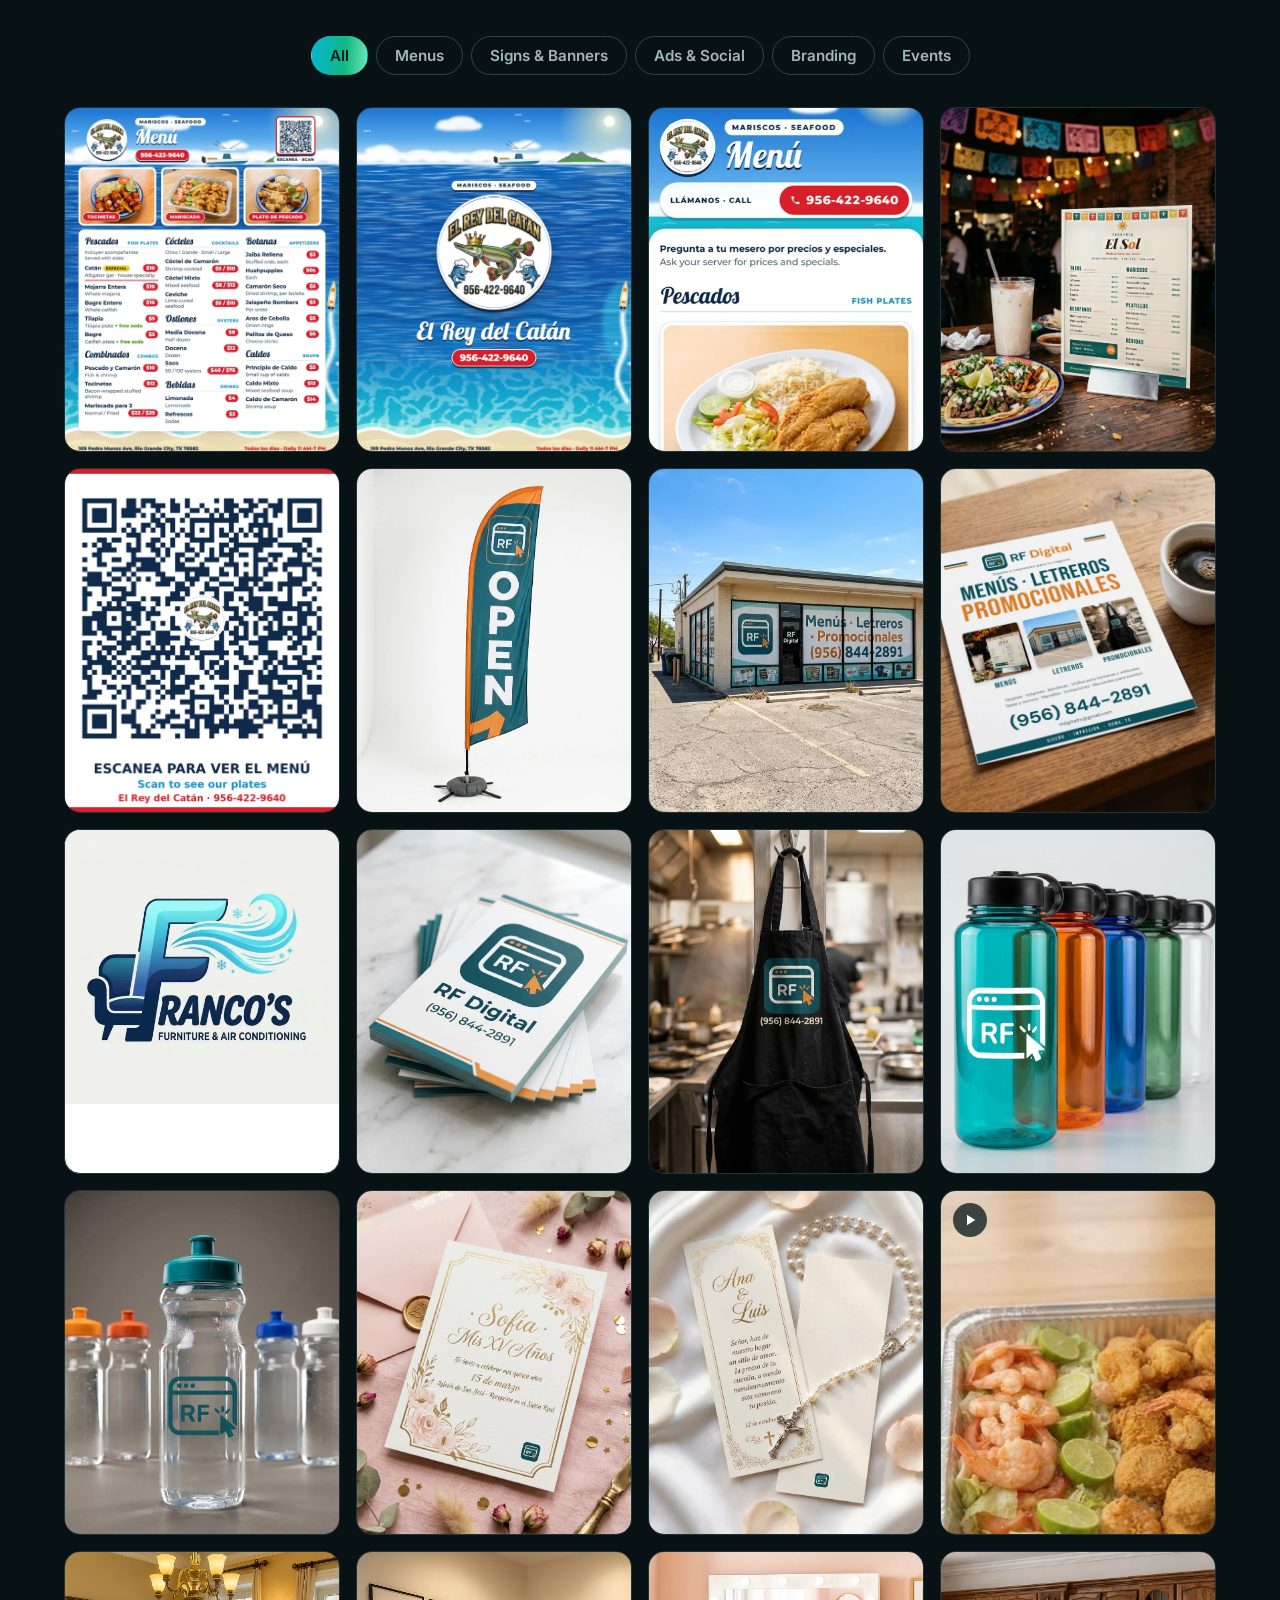
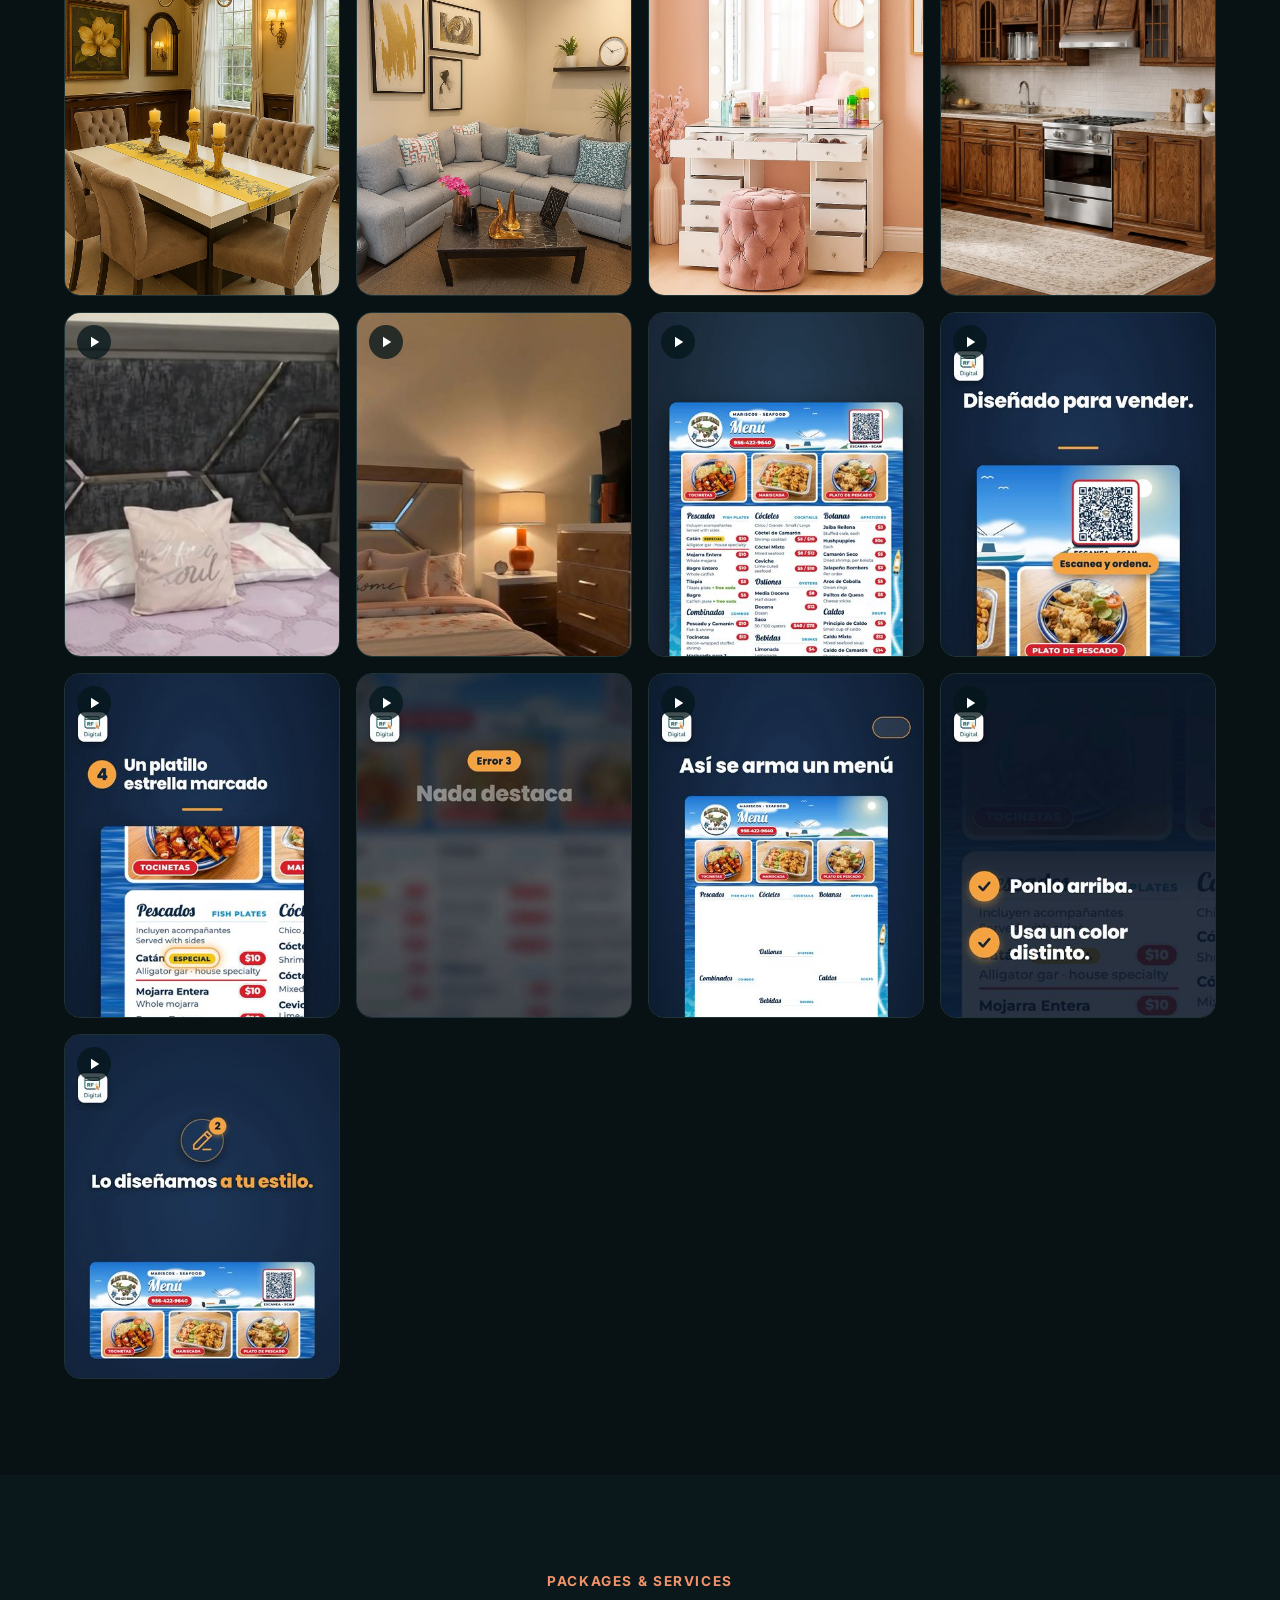
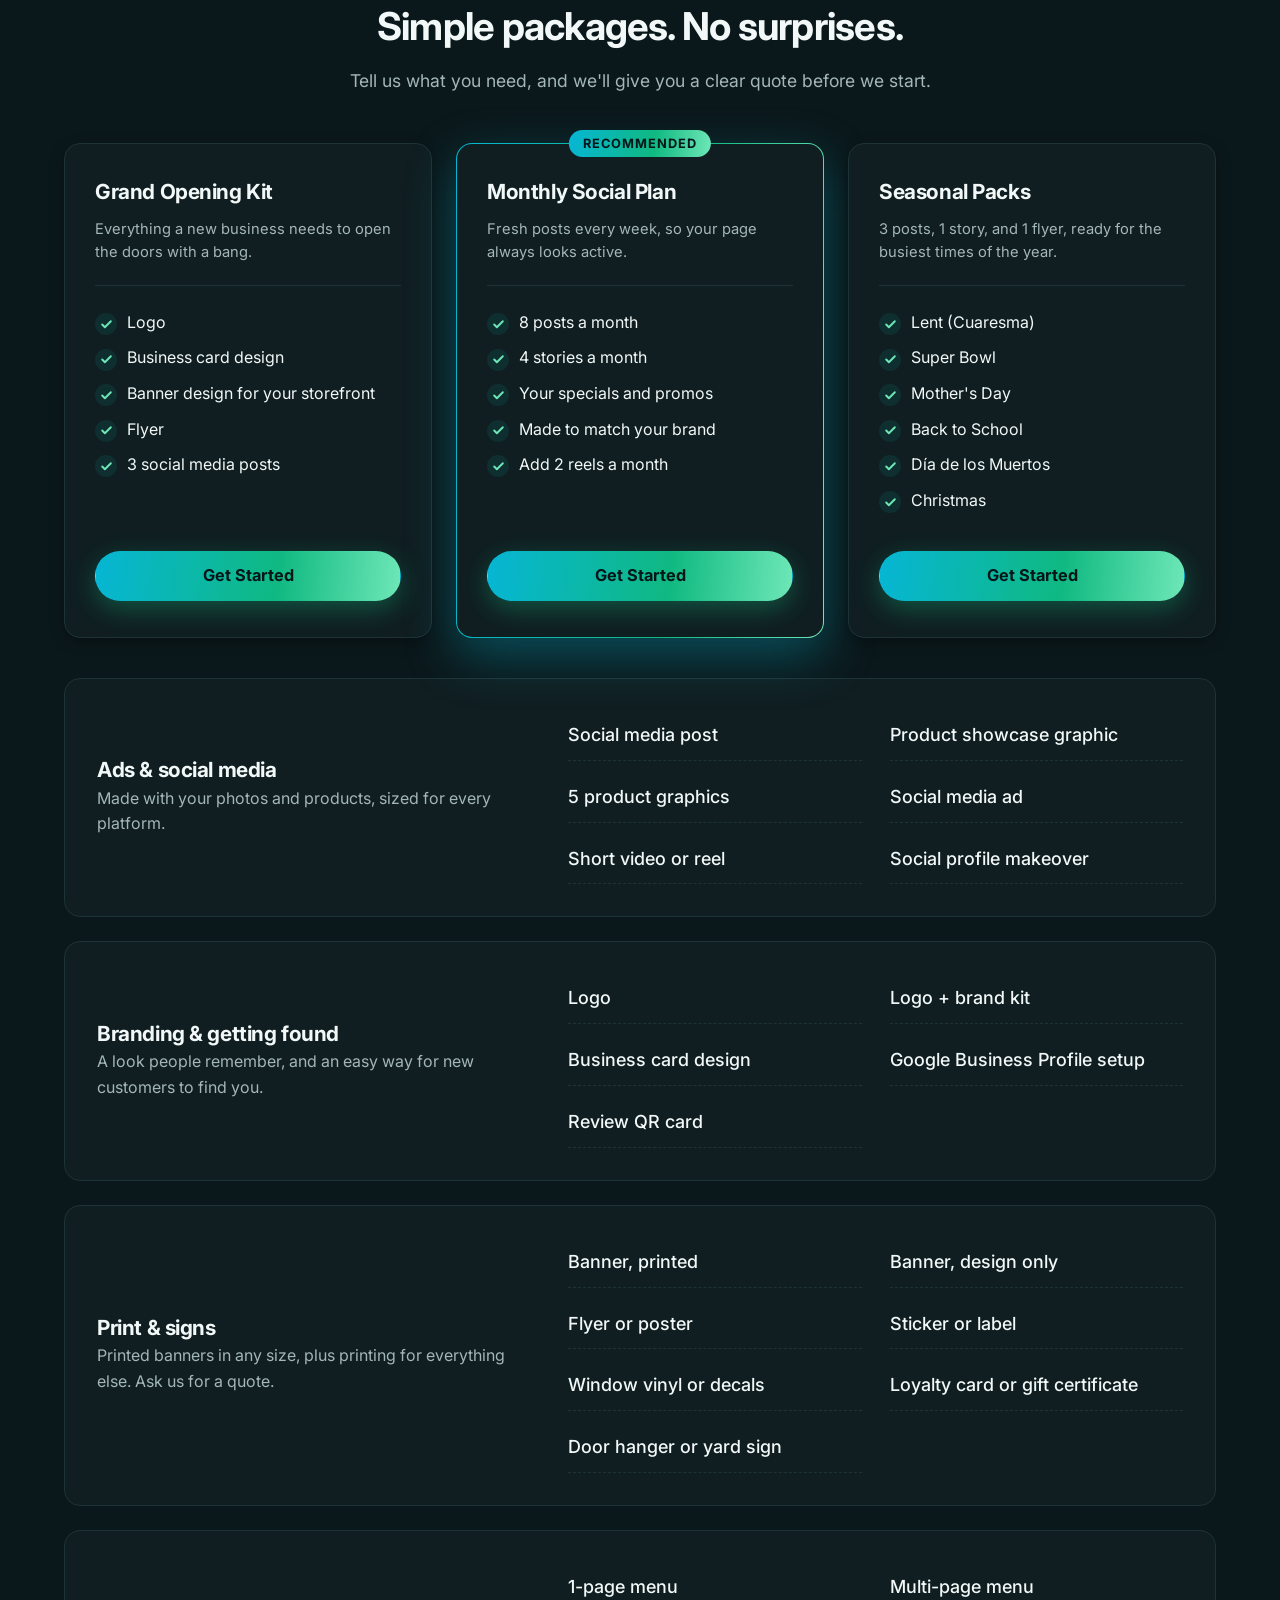
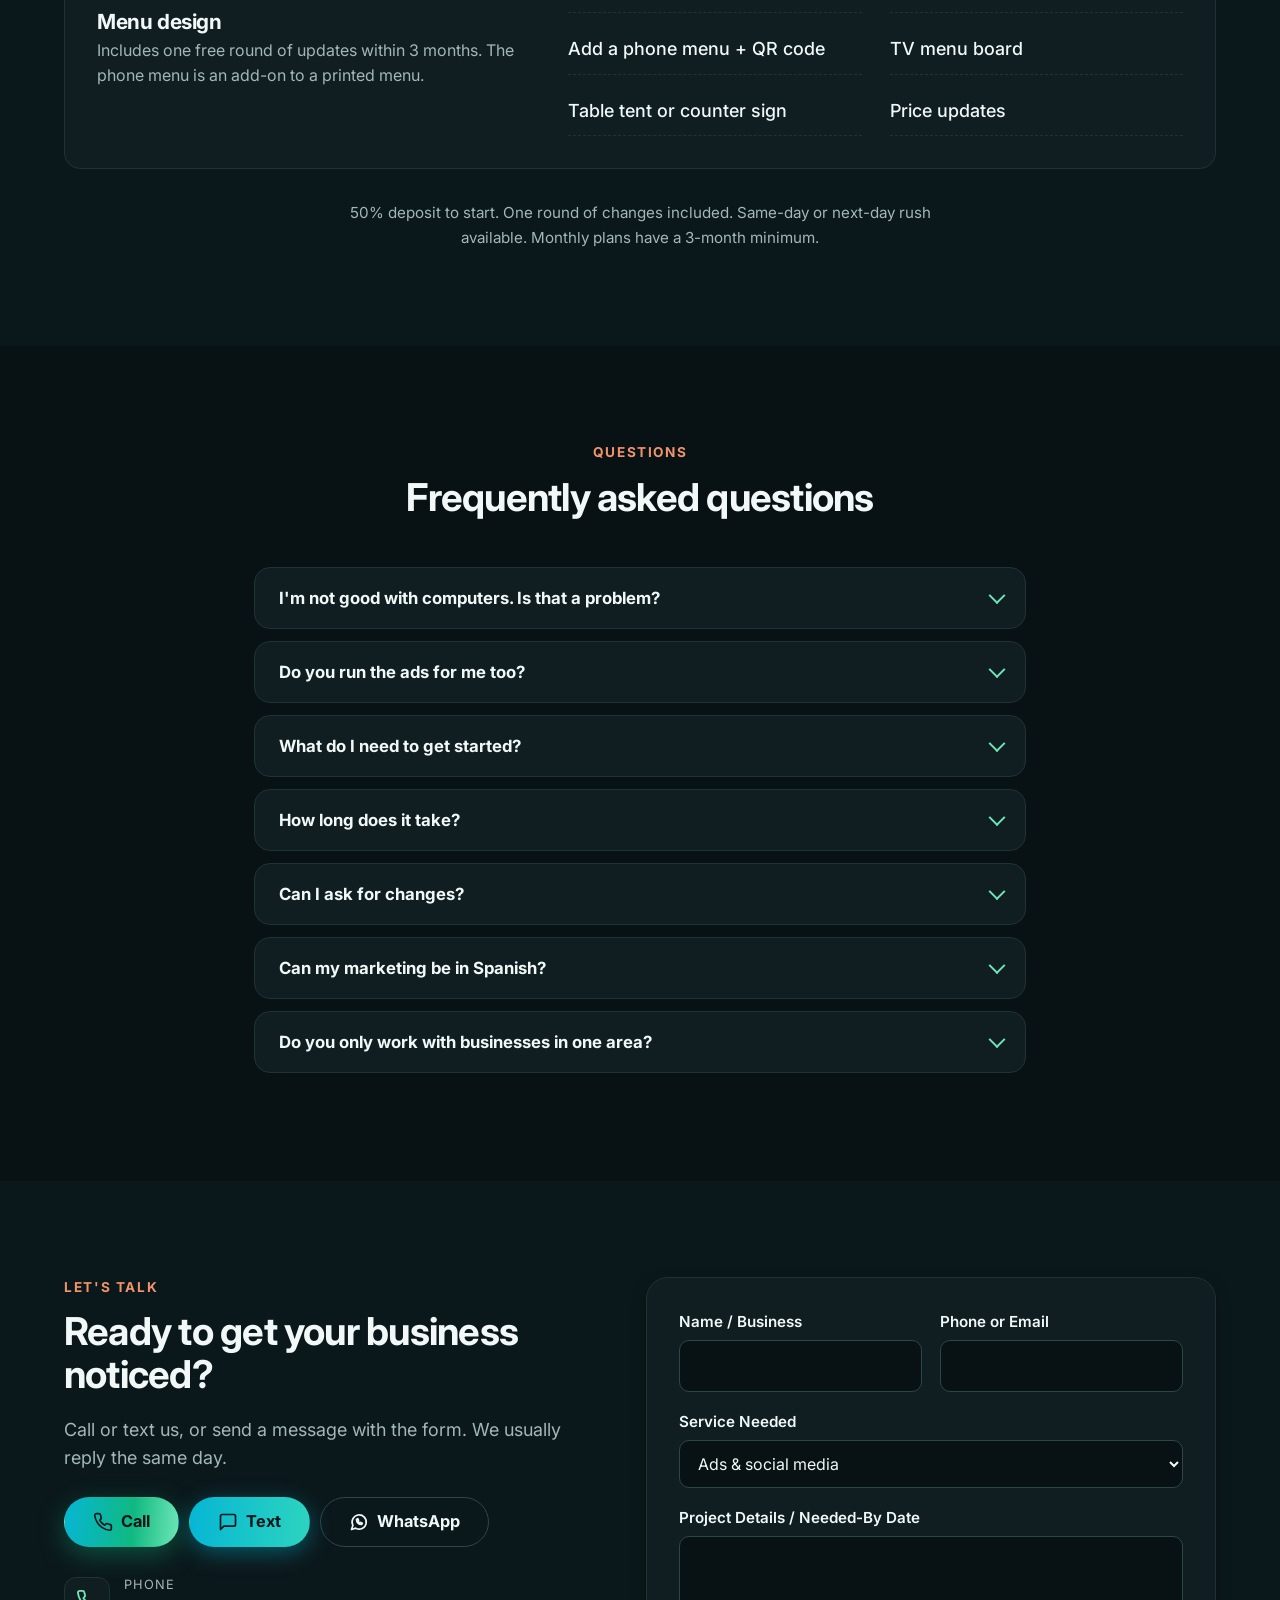
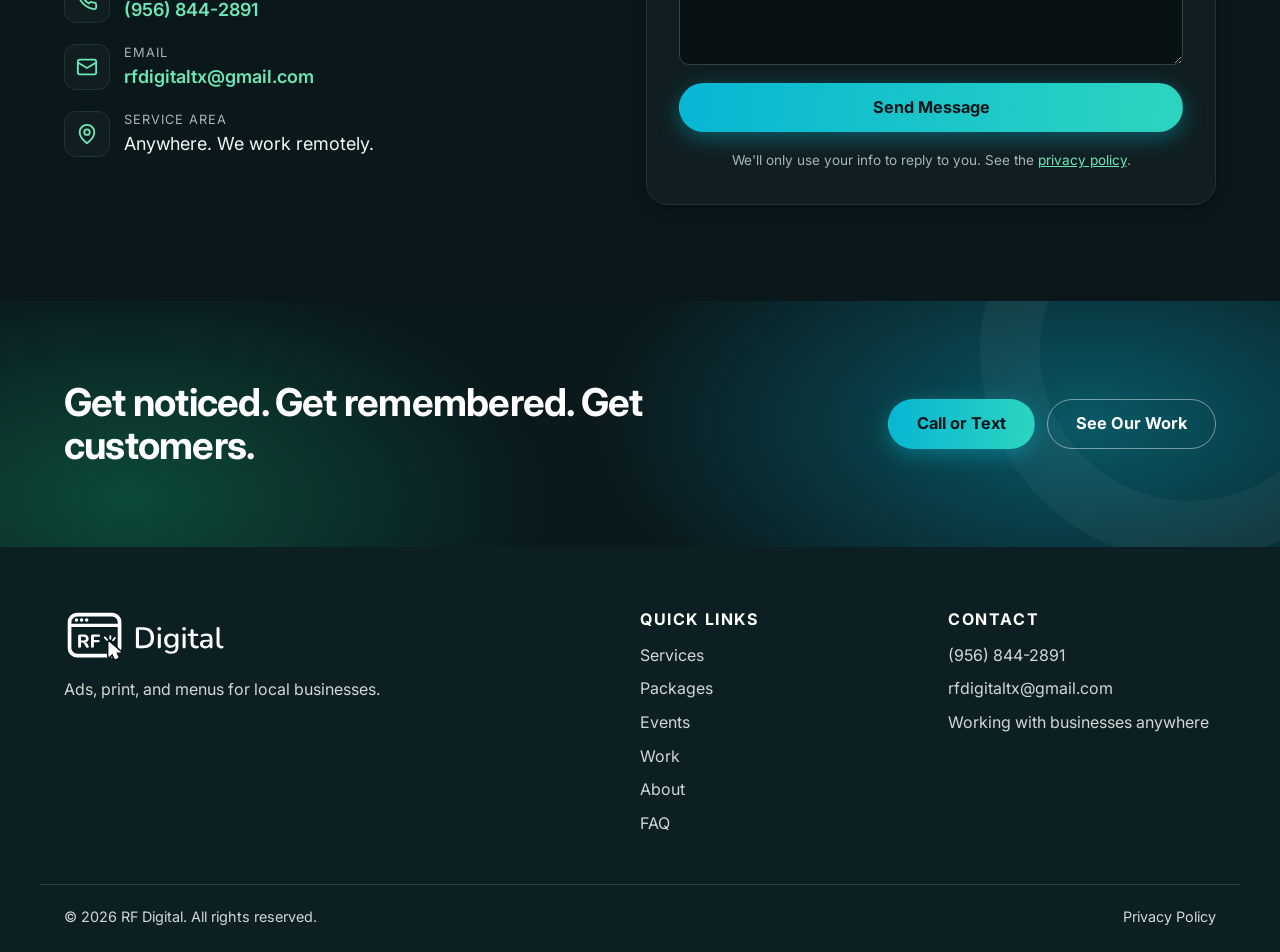
==== commit 64a21537: "Swap the hero phone menu for the senior night sign and use the XV invitation for Events & Decor The " ====
--- a/index.html
+++ b/index.html
@@ -21,7 +21,7 @@
   <meta property="og:title" content="RF Digital | Design for local businesses, parties &amp; events">
   <meta property="og:description" content="Ads, social posts, banners, menus, and invitations for local businesses, parties, and events.">
   <meta property="og:url" content="https://jose-franco22.github.io/rf-digital/">
-  <meta property="og:image" content="https://jose-franco22.github.io/rf-digital/assets/img/og-image.png?v=20261102200840">
+  <meta property="og:image" content="https://jose-franco22.github.io/rf-digital/assets/img/og-image.png?v=20261102201250">
   <meta property="og:image:width" content="1200">
   <meta property="og:image:height" content="630">
   <meta property="og:image:alt" content="RF Digital: make it stand out. Ads, print, menus, parties and events.">
@@ -36,7 +36,7 @@
   <link rel="preconnect" href="https://fonts.googleapis.com">
   <link rel="preconnect" href="https://fonts.gstatic.com" crossorigin>
   <link href="https://fonts.googleapis.com/css2?family=Inter:wght@400;500;600;700;800;900&display=swap" rel="stylesheet">
-  <link rel="stylesheet" href="assets/css/styles.css?v=20261102200840">
+  <link rel="stylesheet" href="assets/css/styles.css?v=20261102201250">
 
   <script type="application/ld+json">
   {
@@ -120,7 +120,7 @@
           <img class="piece p-xv" src="assets/img/work/xv-invitation-card.webp" alt="" width="768" height="1024">
           <img class="piece p-logo" src="assets/img/work/francos-logo.webp" alt="" width="1024" height="1024">
           <img class="piece p-sign" src="assets/img/work/rey-del-catan-qr.webp" alt="" width="1200" height="1377">
-          <span class="piece p-phone"><img src="assets/img/work/rey-del-catan-phone-menu.webp" alt="" width="433" height="900"></span>
+          <img class="piece p-senior" src="assets/img/work/senior-night-sign.webp" alt="" width="519" height="773">
           <span class="piece p-phone p-phone-2"><img src="assets/video/posters/el-rey-del-catan-ad.jpg" alt="" width="405" height="720"></span>
           <img class="piece p-face" src="assets/img/work/face-cutout-sign.webp" alt="" width="451" height="943">
         </div>
@@ -149,7 +149,7 @@
           <a class="tile tile-wide" href="#events">
             <h2 data-i18n="tile.5.t">Events &amp; Decor</h2>
             <p data-i18n="tile.5.d">Invitations, backdrop banners, and party packs.</p>
-            <span class="tile-invite" aria-hidden="true"><svg viewBox="0 0 24 24"><path d="M12 2l2.4 4.9 5.4.8-3.9 3.8.9 5.4L12 14.4l-4.8 2.5.9-5.4-3.9-3.8 5.4-.8z"/></svg></span>
+            <img src="assets/img/work/xv-invitation-card.webp" alt="" width="768" height="1024">
           </a>
         </div>
       </div>
@@ -245,7 +245,7 @@
             </div>
           </article>
           <article class="card svc-group">
-            <div class="svc-thumb svc-thumb-invite" aria-hidden="true"><svg viewBox="0 0 24 24"><path d="M12 2l2.4 4.9 5.4.8-3.9 3.8.9 5.4L12 14.4l-4.8 2.5.9-5.4-3.9-3.8 5.4-.8z"/></svg></div>
+            <div class="svc-thumb svc-thumb-invite"><img src="assets/img/work/xv-invitation-card.webp" alt="" loading="lazy"></div>
             <h3 data-i18n="svc.c5.t">Events &amp; Decor</h3>
             <p data-i18n="svc.c5.d">Everything for the big day, all in one matching look.</p>
             <ul class="checklist">
@@ -890,7 +890,7 @@
     <a href="sms:+19568442891" class="mb-text"><svg viewBox="0 0 24 24" aria-hidden="true"><path d="M21 15a2 2 0 0 1-2 2H7l-4 4V5a2 2 0 0 1 2-2h14a2 2 0 0 1 2 2z"/></svg><span data-i18n="contact.text">Text</span></a>
   </div>
 
-  <script src="assets/js/i18n.js?v=20261102200840"></script>
-  <script src="assets/js/main.js?v=20261102200840"></script>
+  <script src="assets/js/i18n.js?v=20261102201250"></script>
+  <script src="assets/js/main.js?v=20261102201250"></script>
 </body>
 </html>
--- a/assets/css/styles.css
+++ b/assets/css/styles.css
@@ -179,6 +179,7 @@
 .p-logo { right: 1%; top: 3%; width: 30%; border-radius: 16px; background: #fff; transform: perspective(1200px) rotateY(-16deg) rotateZ(6deg); }
 .p-sign { left: 5%; top: 50%; width: 36%; transform: perspective(1200px) rotateY(12deg) rotateZ(-4deg); }
 .p-face { right: 3%; top: 26%; width: 24%; z-index: 2; border-radius: 0; box-shadow: none; filter: drop-shadow(0 20px 30px rgba(5, 6, 20, .55)); transform: perspective(1200px) rotateY(-14deg) rotateZ(5deg); }
+.p-senior { left: 40%; top: 62%; width: 27%; border-radius: 0; box-shadow: none; filter: drop-shadow(0 20px 30px rgba(5, 6, 20, .55)); transform: perspective(1200px) rotateY(10deg) rotateZ(-3deg); }
 .p-phone {
   left: 42%; top: 64%; width: 22%; padding: 1.1%; border-radius: 22px; background: #0B0D18;
   border: 1px solid rgba(255,255,255,.2); transform: perspective(1200px) rotateY(10deg) rotateZ(-3deg);
@@ -205,10 +206,8 @@
 .tile h2 { font-size: 1.02rem; font-weight: 700; margin: 0 0 4px; letter-spacing: 0; }
 .tile p { position: relative; z-index: 1; margin: 0; font-size: .78rem; line-height: 1.35; color: var(--slate); max-width: 58%; }
 .tile h2 { position: relative; z-index: 1; }
-.tile img, .tile-invite { position: absolute; right: -8px; top: 46px; width: 38%; aspect-ratio: 4 / 5; object-fit: cover; object-position: left top; border-radius: 8px; transform: rotate(6deg); box-shadow: 0 8px 20px rgba(5, 6, 20, .5); }
-.tile-wide img, .tile-wide .tile-invite { top: 18px; width: 25%; }
-.tile-invite { display: grid; place-items: center; background: linear-gradient(150deg, #0E7490, #0F766E 50%, #047857); }
-.tile-invite svg { width: 45%; fill: none; stroke: #fff; stroke-width: 1.8; stroke-linejoin: round; }
+.tile img { position: absolute; right: -8px; top: 46px; width: 38%; aspect-ratio: 4 / 5; object-fit: cover; object-position: left top; border-radius: 8px; transform: rotate(6deg); box-shadow: 0 8px 20px rgba(5, 6, 20, .5); }
+.tile-wide img { top: 18px; width: 25%; }
 
 
 /* Proof bar */
@@ -254,8 +253,7 @@
 .svc-thumb-top img { object-position: top; }
 .svc-thumb-logo { background: #fff; }
 .svc-thumb-logo img { object-fit: contain; }
-.svc-thumb-invite { display: grid; place-items: center; background: linear-gradient(150deg, #0E7490, #0F766E 50%, #047857); }
-.svc-thumb-invite svg { width: 56px; fill: none; stroke: #fff; stroke-width: 1.6; stroke-linejoin: round; }
+.svc-thumb-invite img { object-position: center 35%; }
 .card-links { display: flex; flex-wrap: wrap; justify-content: space-between; gap: 8px 16px; font-size: .92rem; font-weight: 600; }
 .card-links a { display: inline-flex; align-items: center; gap: 6px; text-decoration: none; }
 .card-links a:hover { text-decoration: underline; }
@@ -474,7 +472,7 @@
   .tile, .tile-wide { grid-column: span 1; }
   .tile-wide:last-child { grid-column: 1 / -1; }
   .tile { min-height: 168px; }
-  .tile img, .tile-invite, .tile-wide img, .tile-wide .tile-invite { top: auto; bottom: -22px; width: 34%; }
+  .tile img, .tile-wide img { top: auto; bottom: -22px; width: 34%; }
   .tile:not(:last-child) p { max-width: 62%; }
   .p-phone { border-radius: 14px; }
   .p-phone img { border-radius: 10px; }
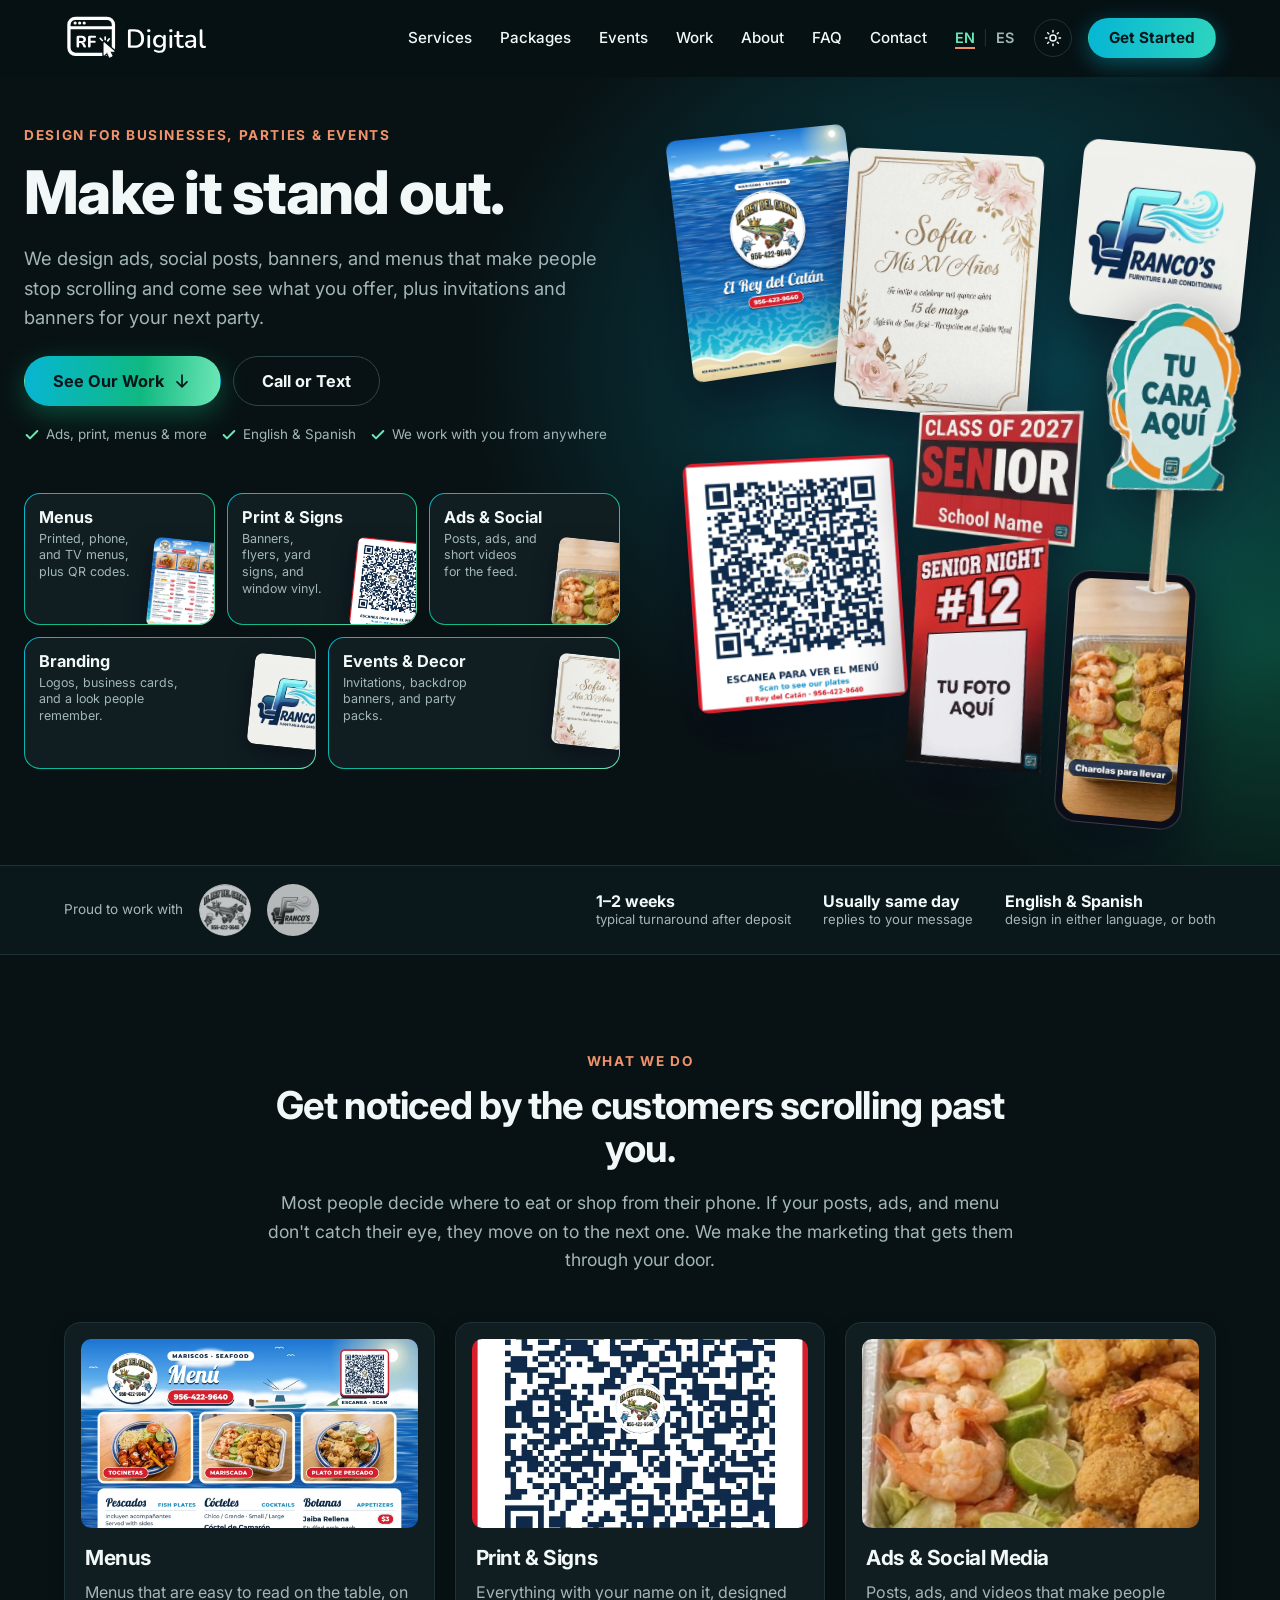
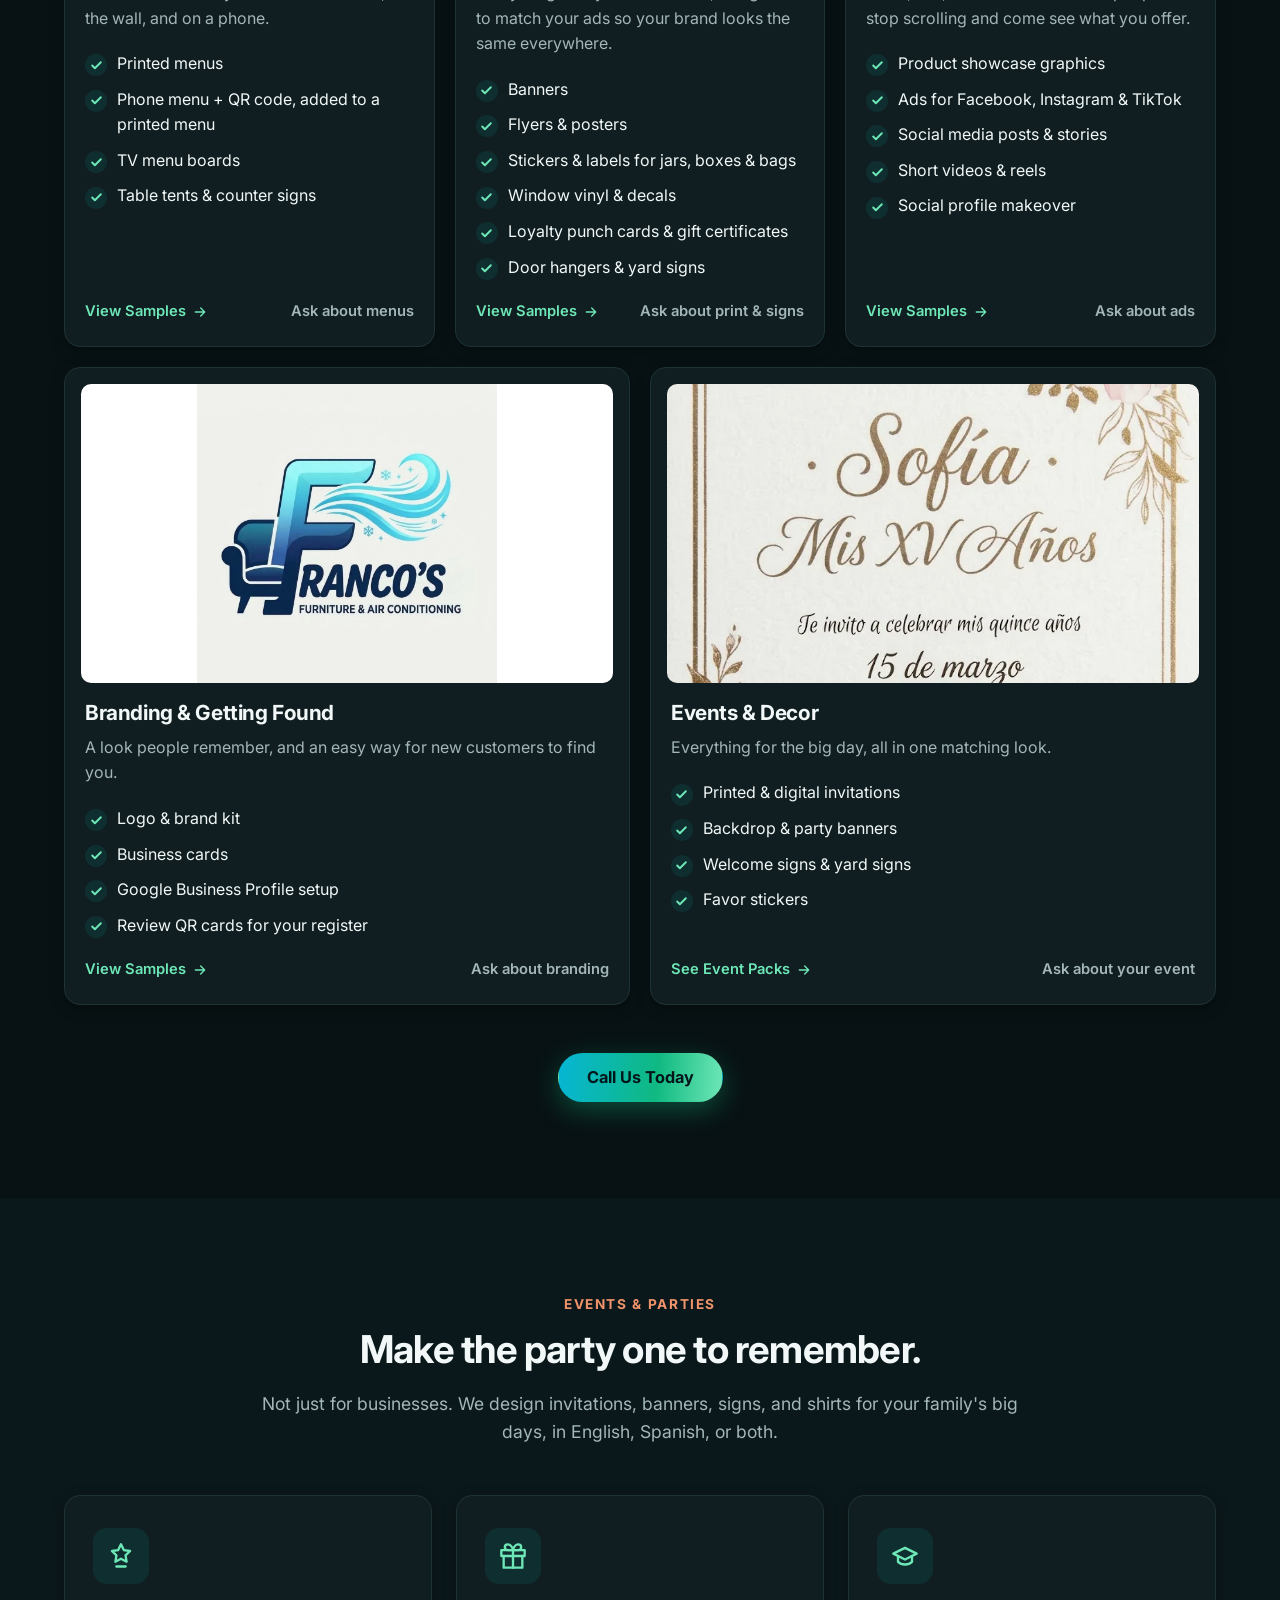
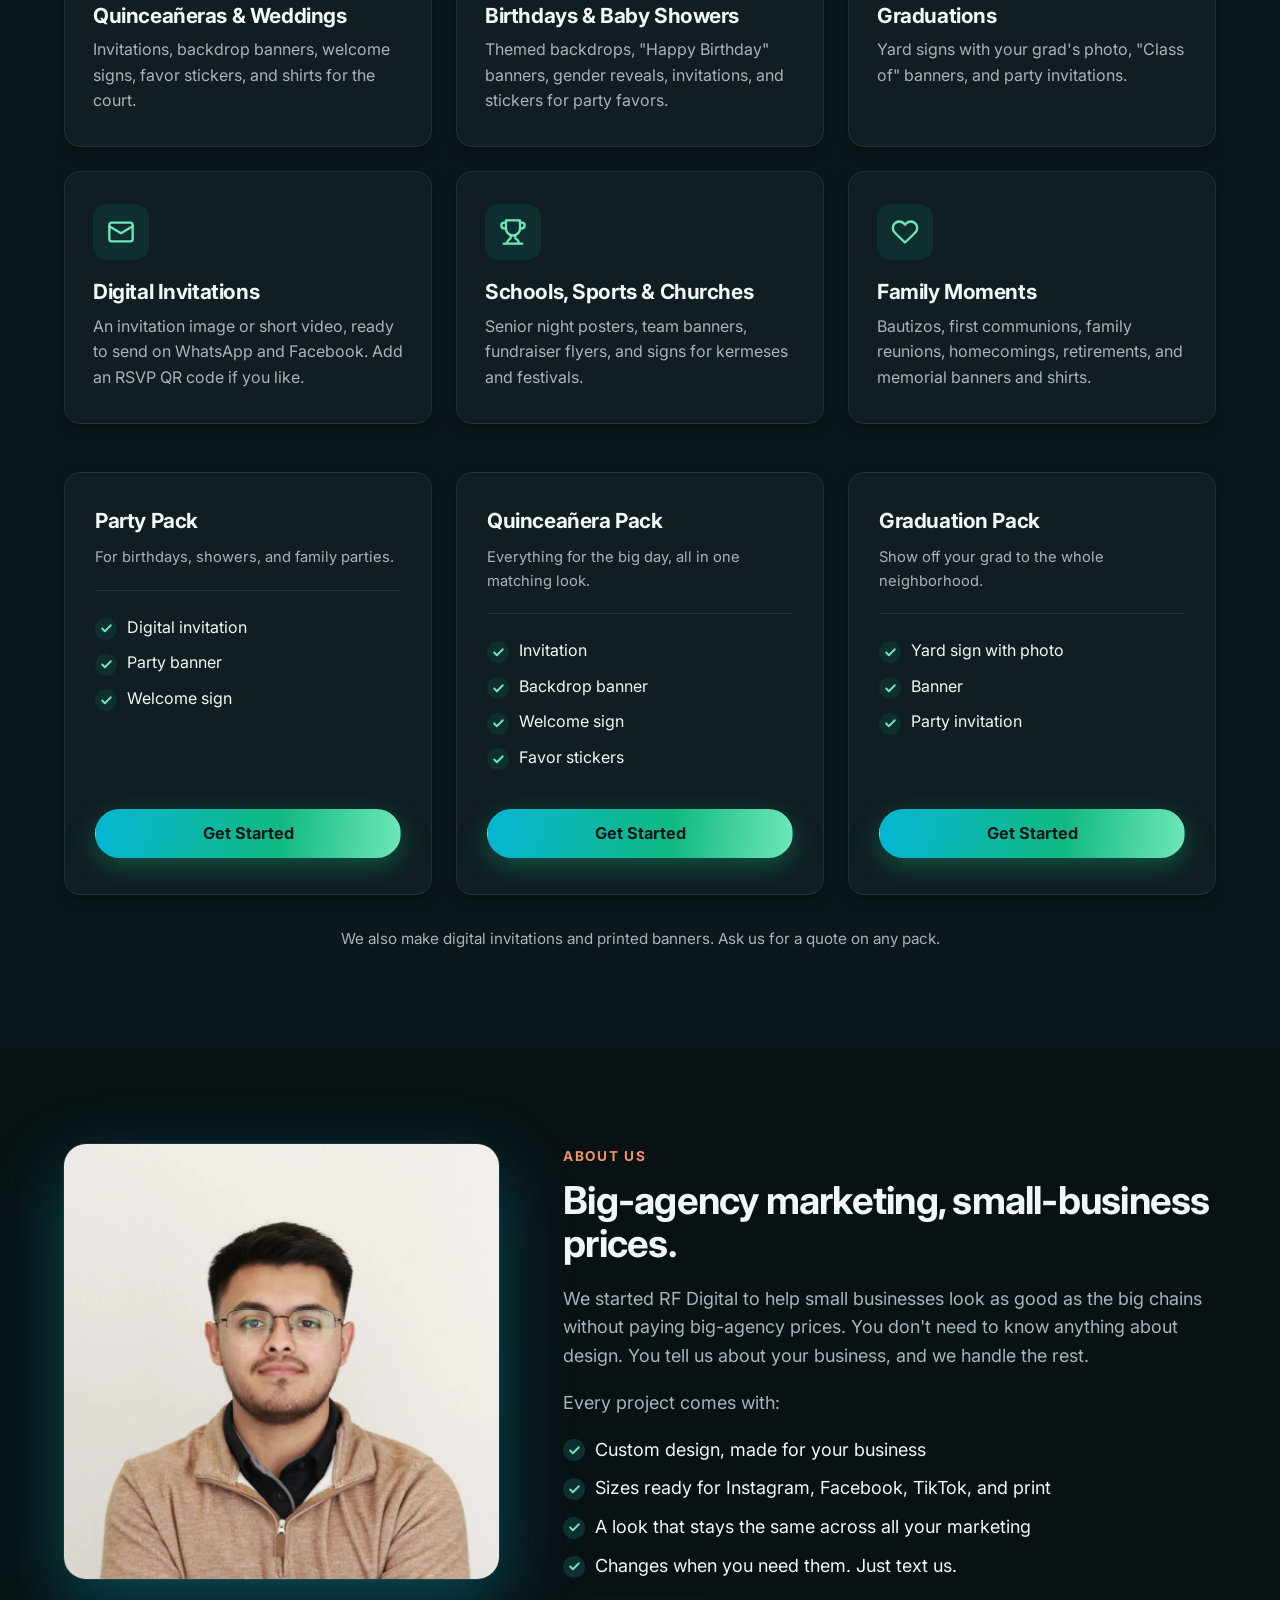
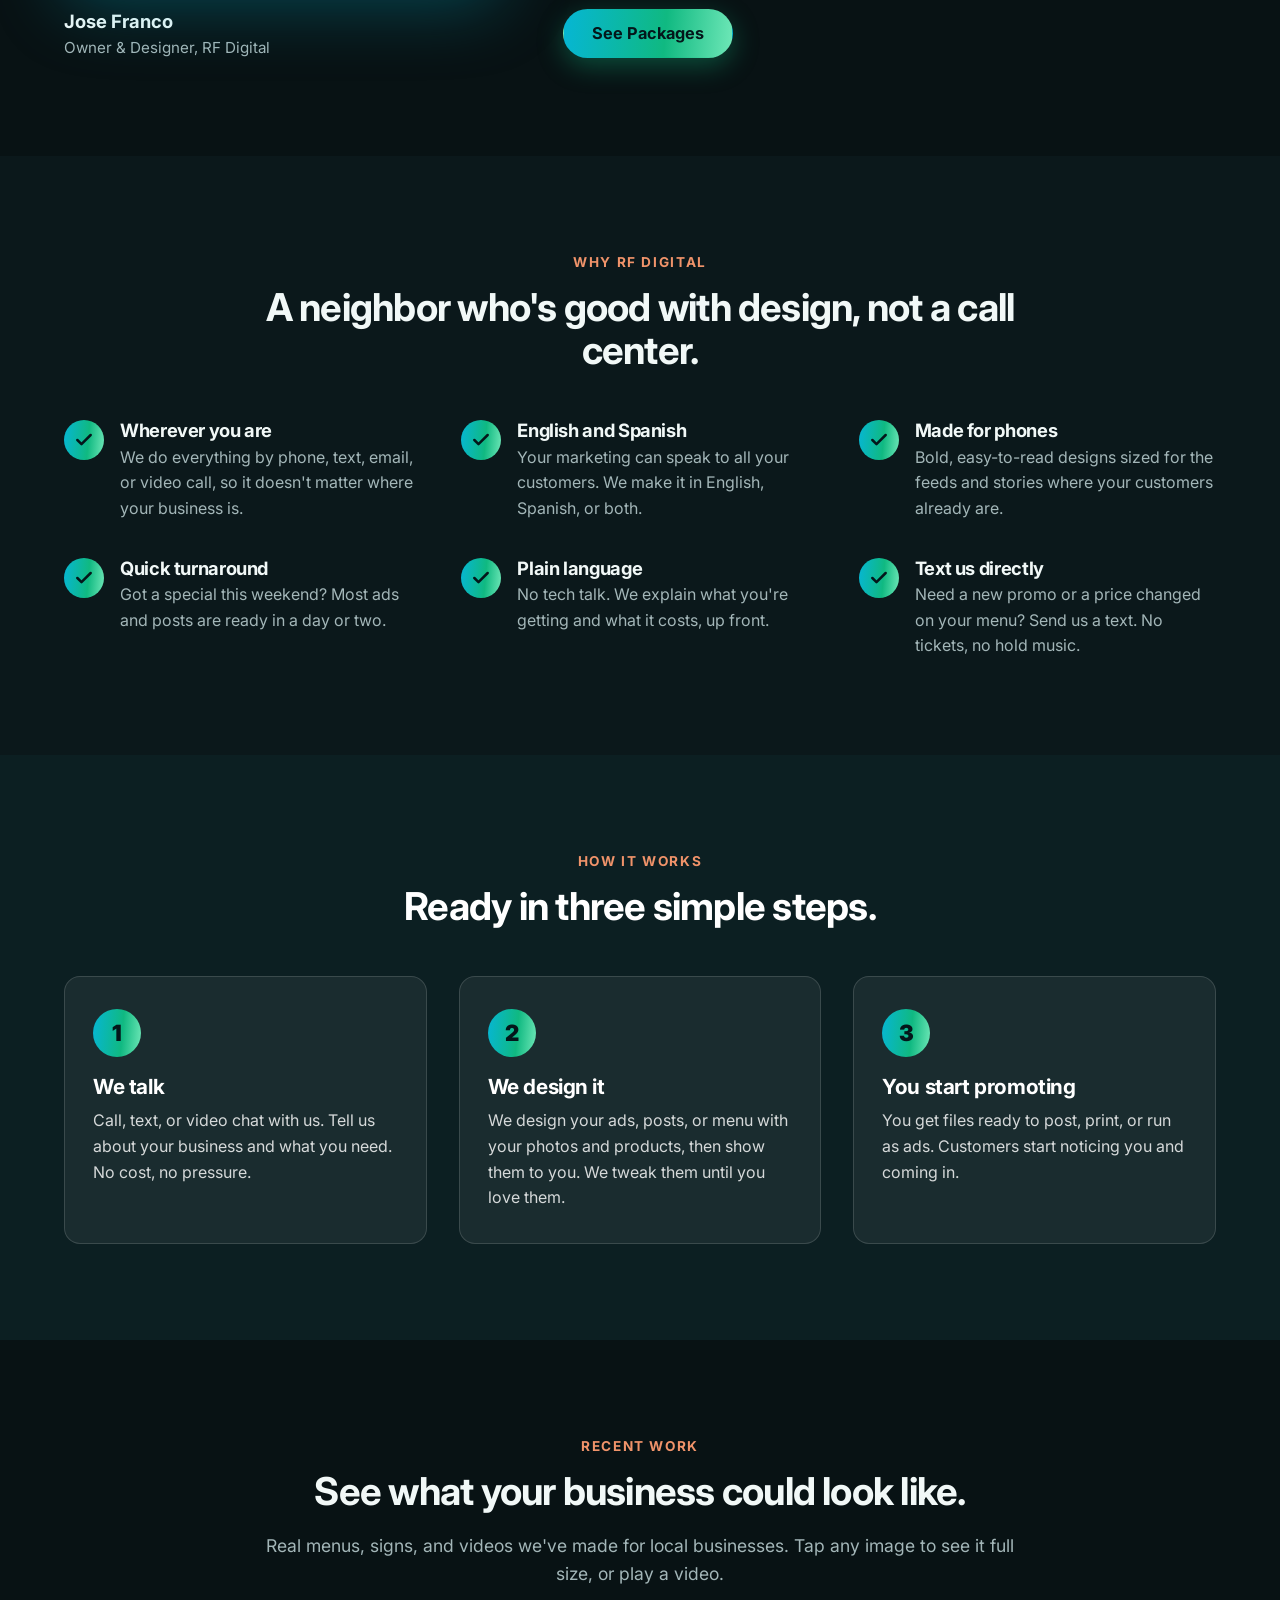
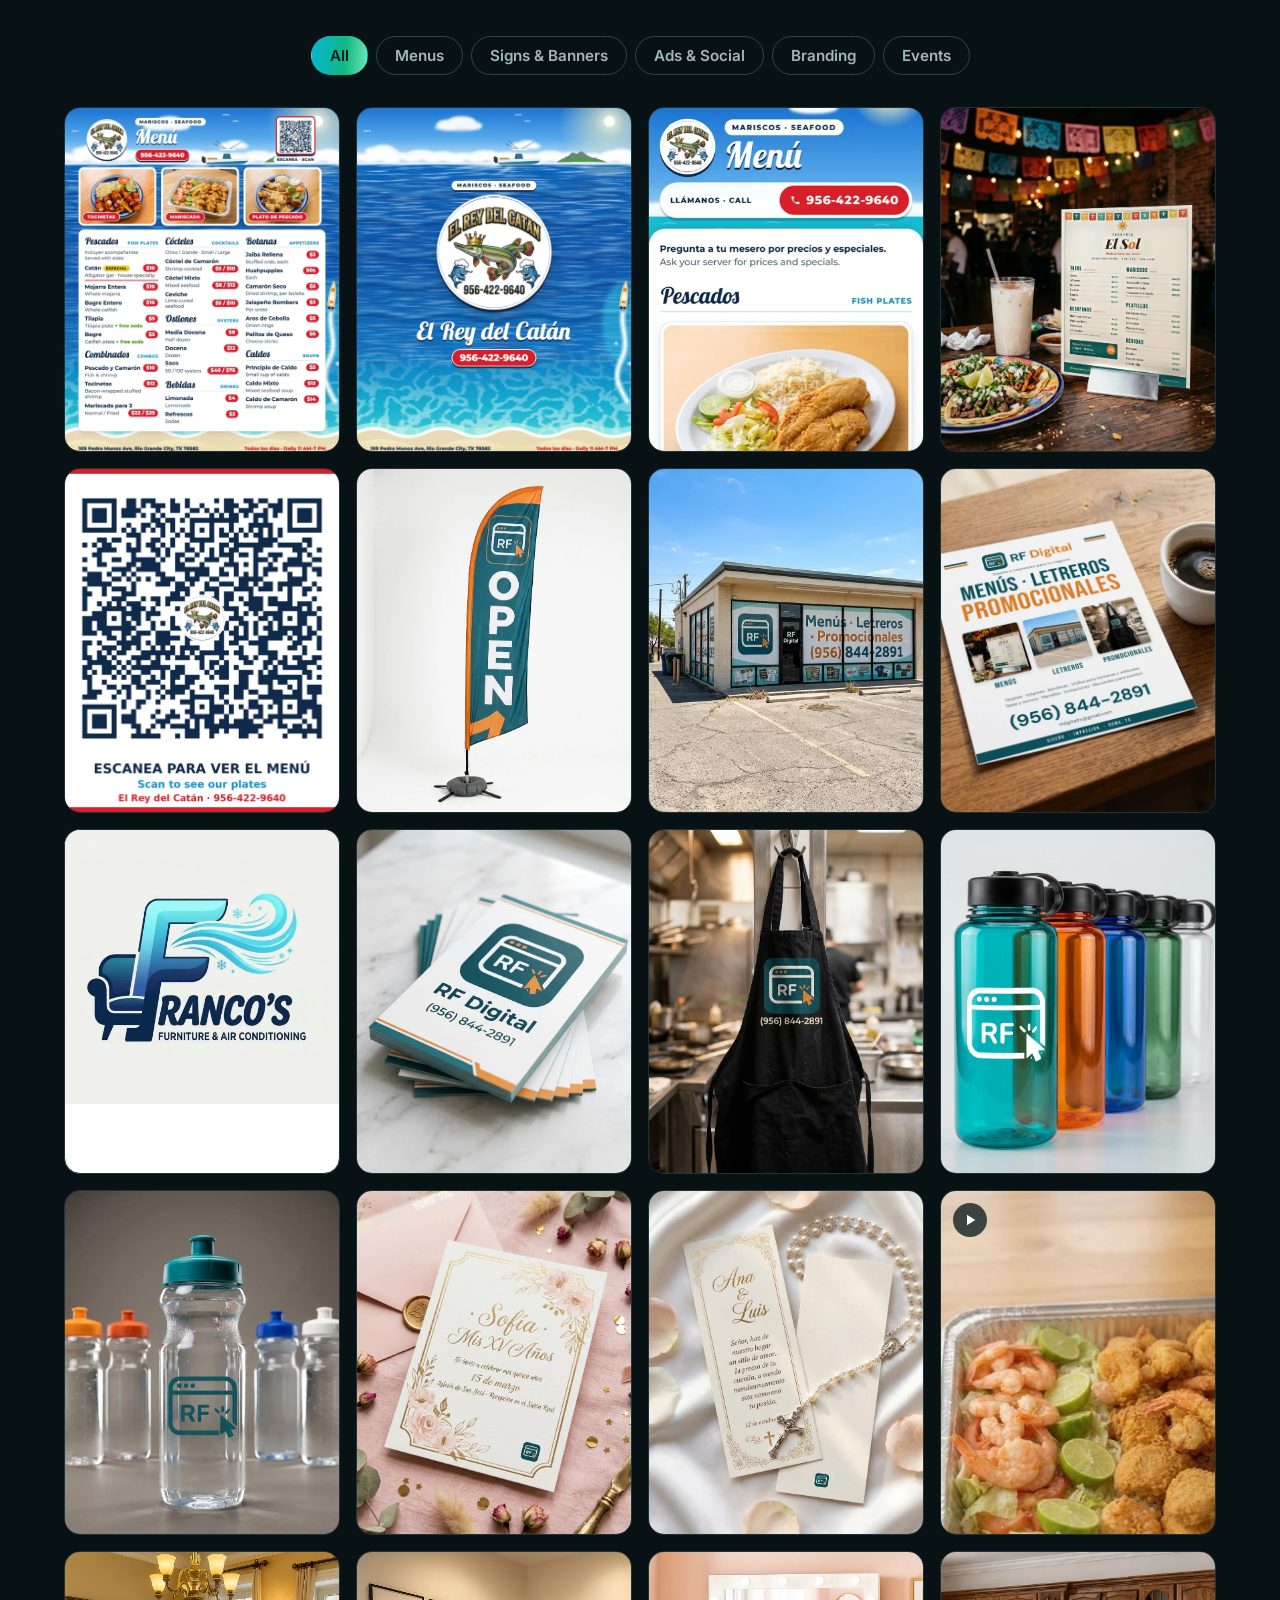
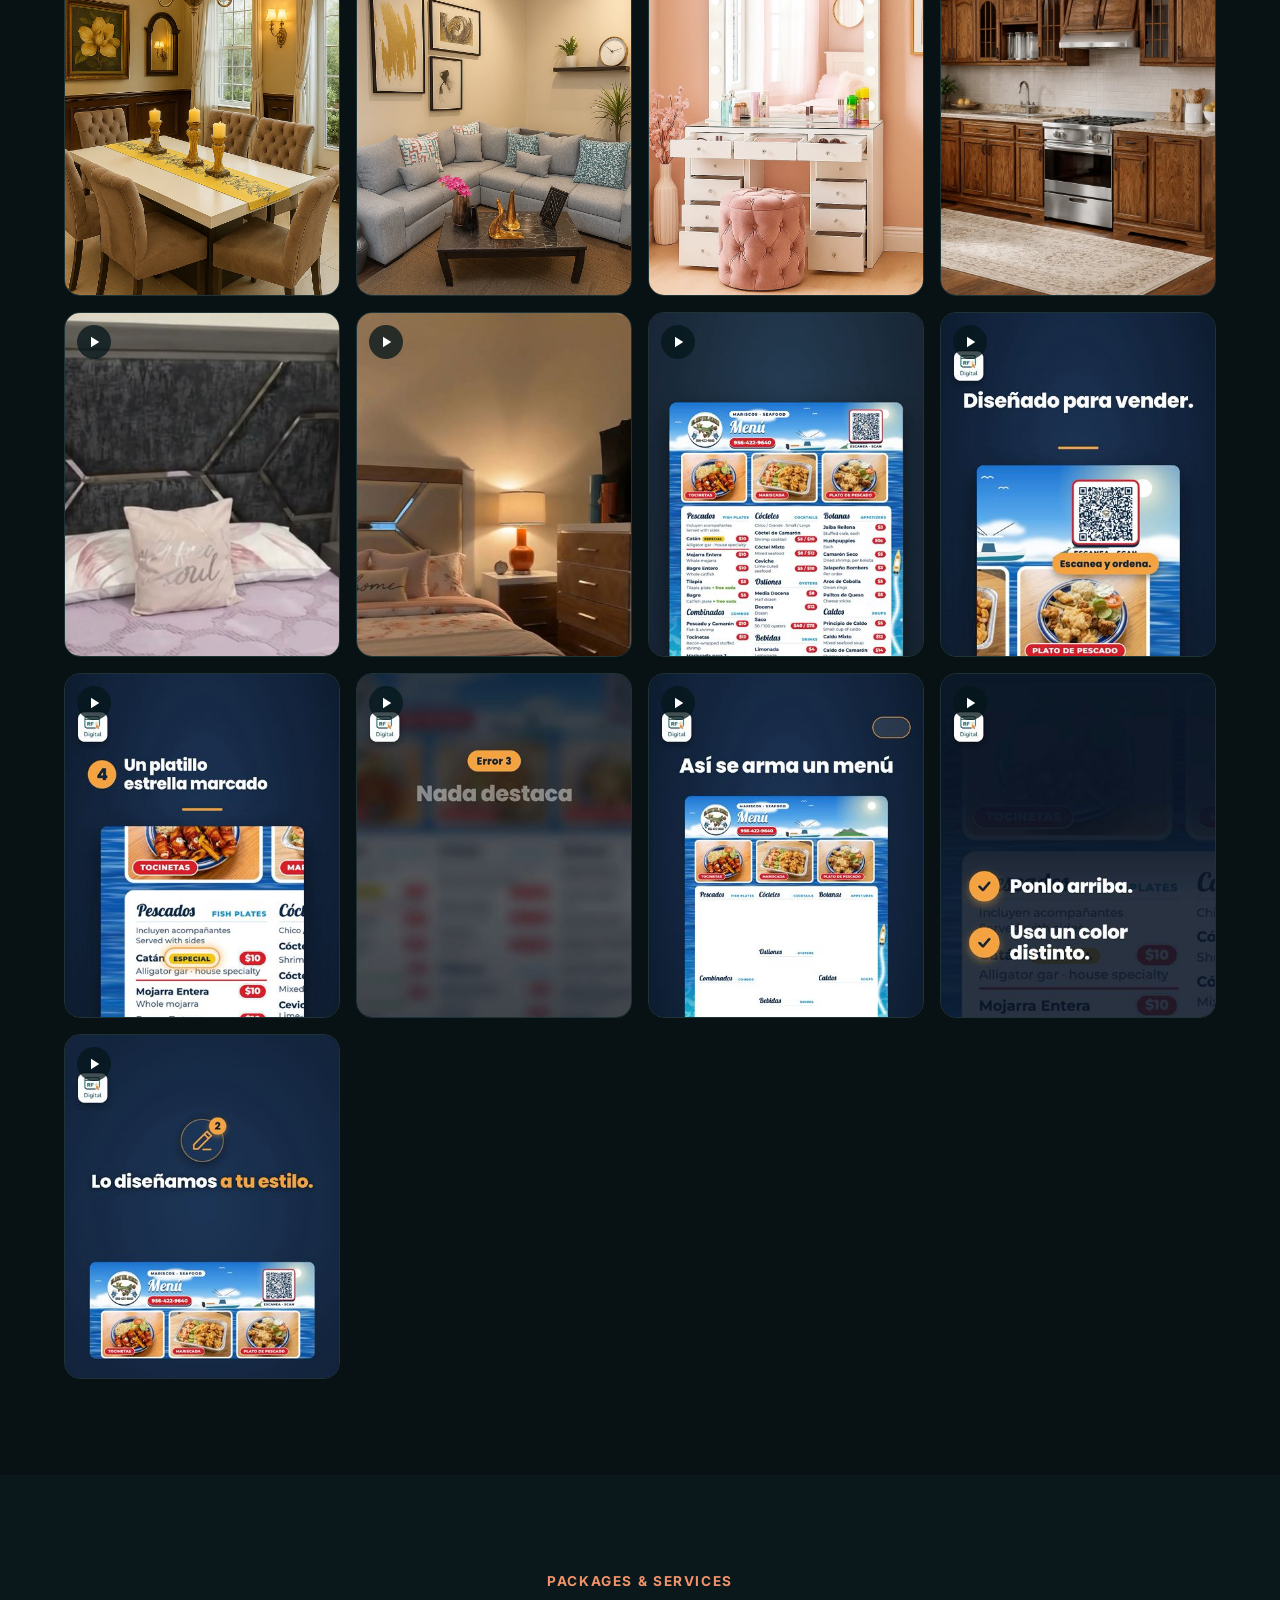
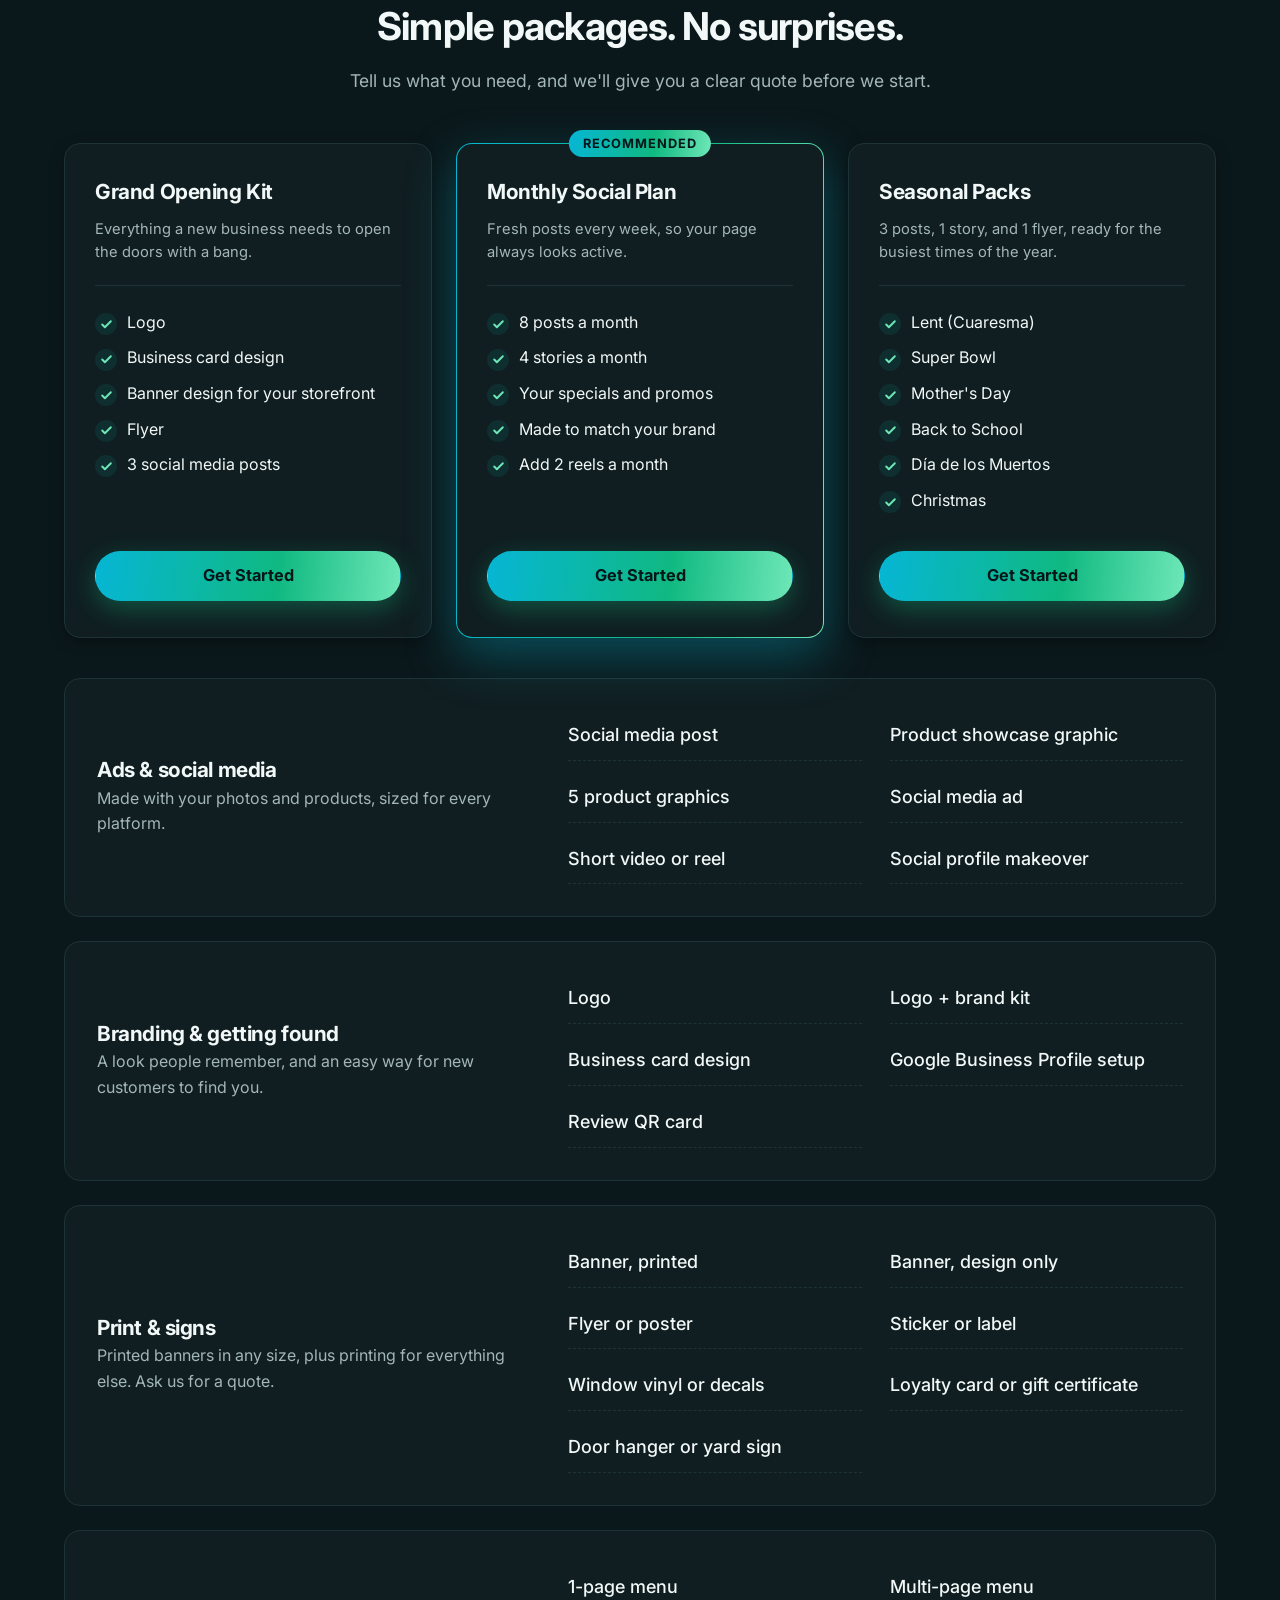
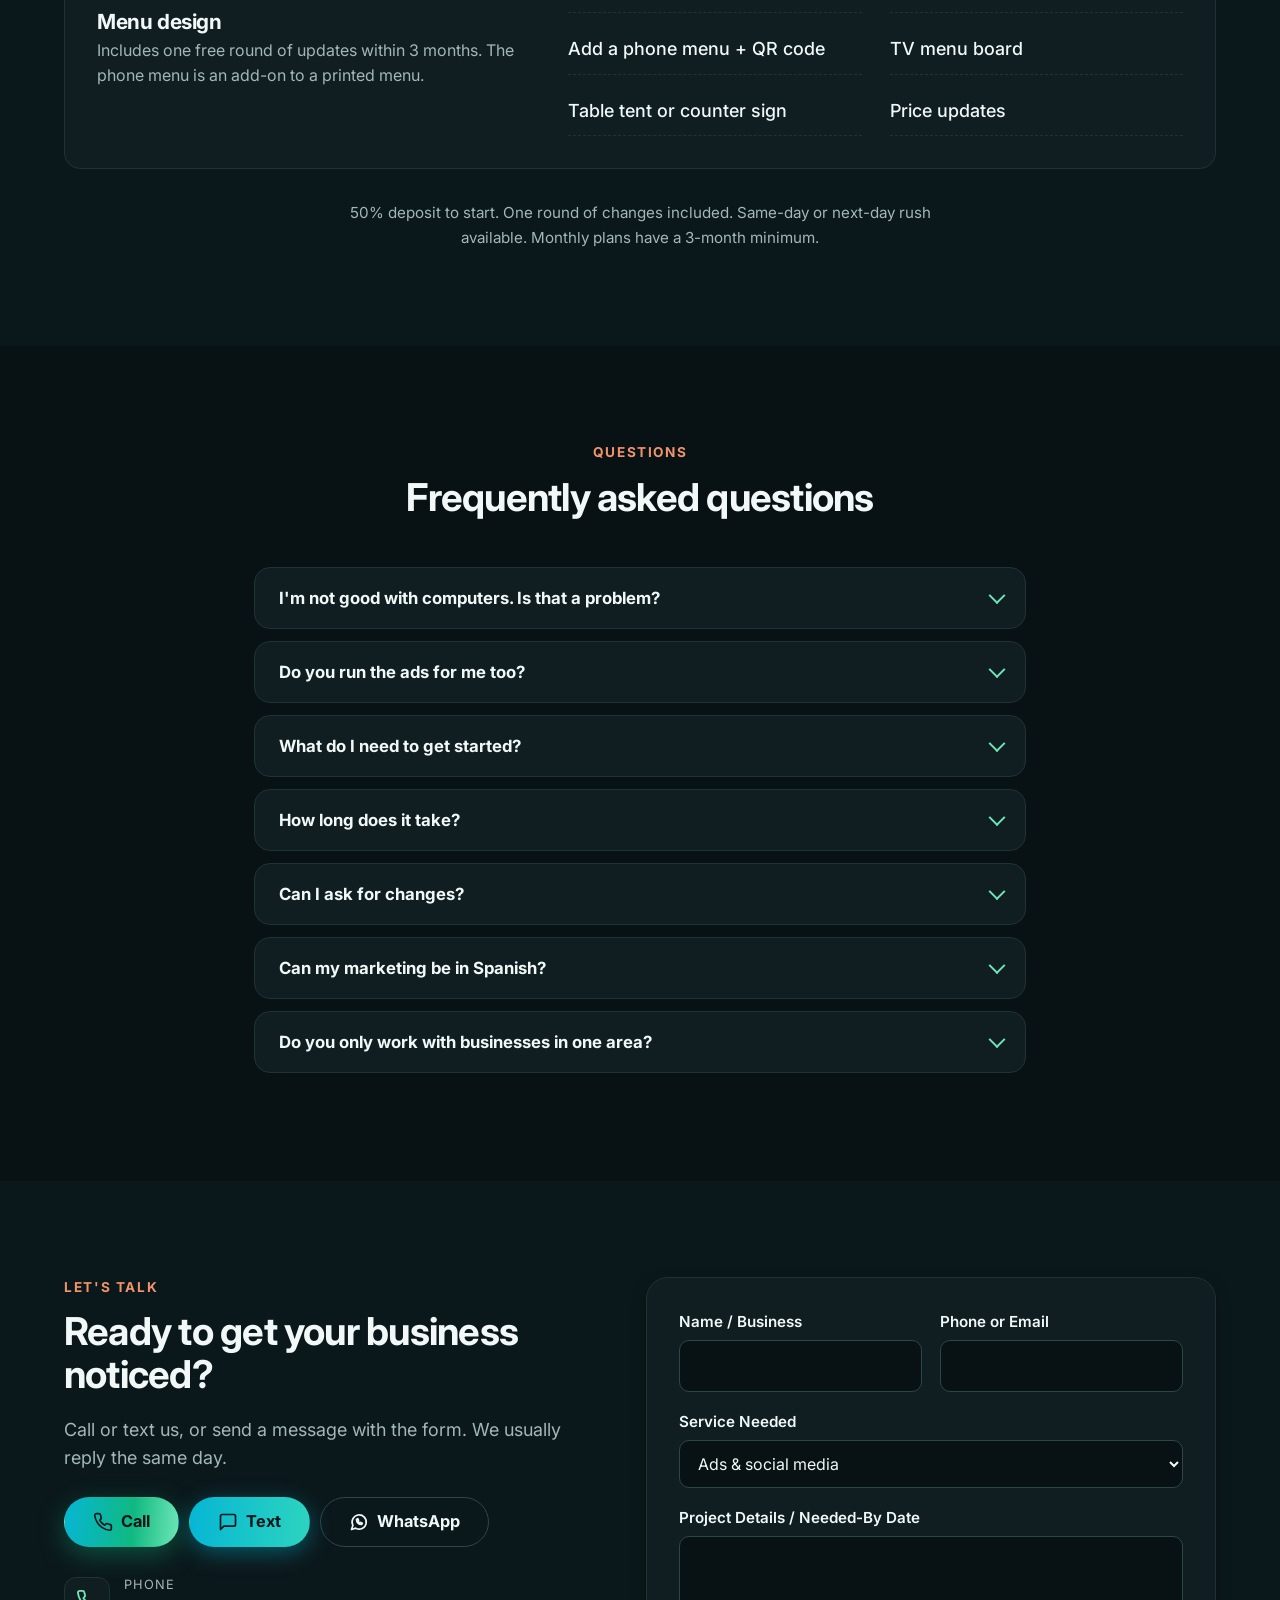
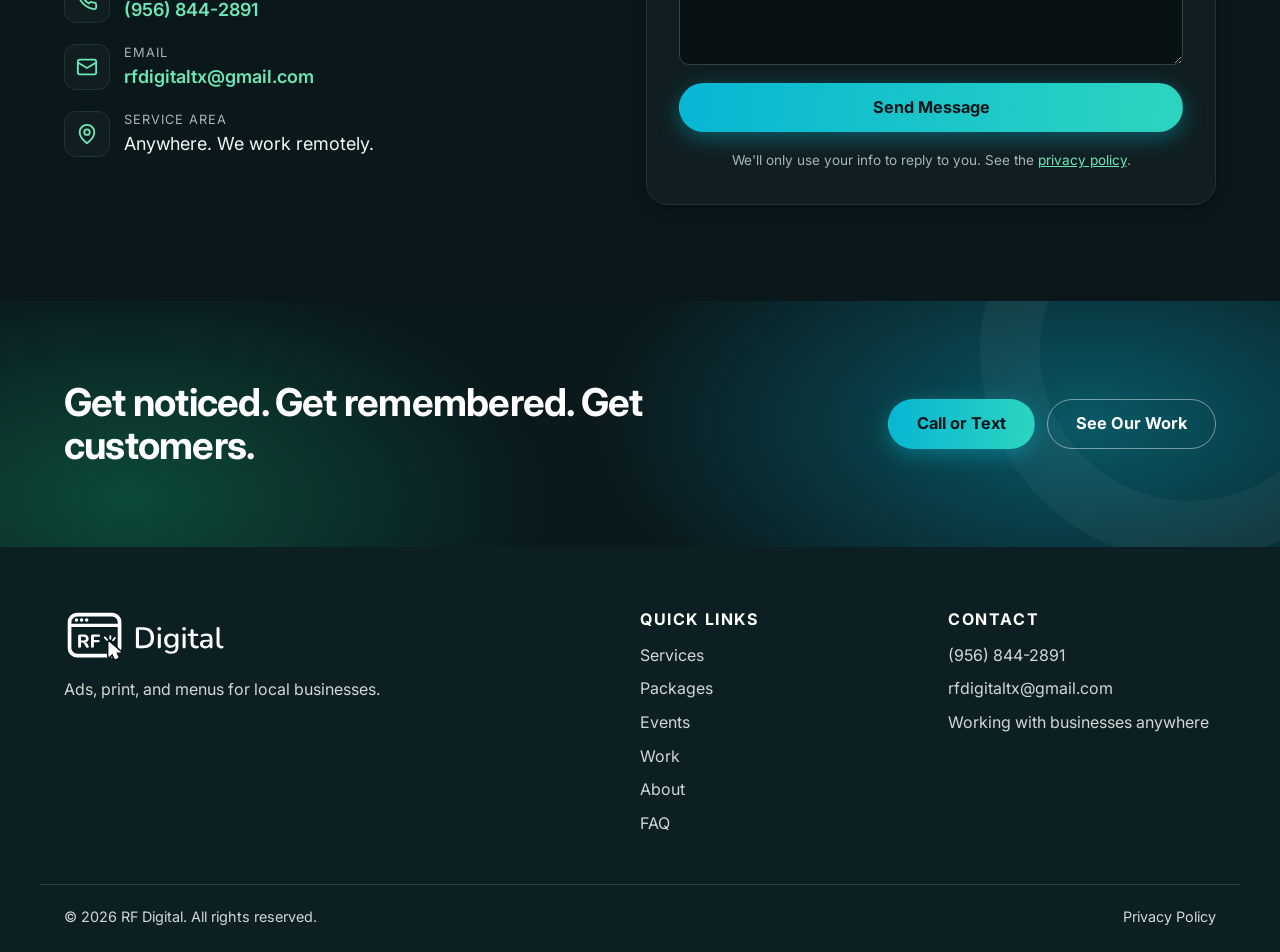
==== commit 08cfed3b: "Add the senior yard sign to the hero collage Co-Authored-By: Claude Opus 5.5 <noreply@anthropic.com>" ====
--- a/index.html
+++ b/index.html
@@ -21,7 +21,7 @@
   <meta property="og:title" content="RF Digital | Design for local businesses, parties &amp; events">
   <meta property="og:description" content="Ads, social posts, banners, menus, and invitations for local businesses, parties, and events.">
   <meta property="og:url" content="https://jose-franco22.github.io/rf-digital/">
-  <meta property="og:image" content="https://jose-franco22.github.io/rf-digital/assets/img/og-image.png?v=20261102201250">
+  <meta property="og:image" content="https://jose-franco22.github.io/rf-digital/assets/img/og-image.png?v=20261102201922">
   <meta property="og:image:width" content="1200">
   <meta property="og:image:height" content="630">
   <meta property="og:image:alt" content="RF Digital: make it stand out. Ads, print, menus, parties and events.">
@@ -36,7 +36,7 @@
   <link rel="preconnect" href="https://fonts.googleapis.com">
   <link rel="preconnect" href="https://fonts.gstatic.com" crossorigin>
   <link href="https://fonts.googleapis.com/css2?family=Inter:wght@400;500;600;700;800;900&display=swap" rel="stylesheet">
-  <link rel="stylesheet" href="assets/css/styles.css?v=20261102201250">
+  <link rel="stylesheet" href="assets/css/styles.css?v=20261102201922">
 
   <script type="application/ld+json">
   {
@@ -120,6 +120,7 @@
           <img class="piece p-xv" src="assets/img/work/xv-invitation-card.webp" alt="" width="768" height="1024">
           <img class="piece p-logo" src="assets/img/work/francos-logo.webp" alt="" width="1024" height="1024">
           <img class="piece p-sign" src="assets/img/work/rey-del-catan-qr.webp" alt="" width="1200" height="1377">
+          <img class="piece p-yard" src="assets/img/work/senior-yard-sign.webp" alt="" width="500" height="401">
           <img class="piece p-senior" src="assets/img/work/senior-night-sign.webp" alt="" width="519" height="773">
           <span class="piece p-phone p-phone-2"><img src="assets/video/posters/el-rey-del-catan-ad.jpg" alt="" width="405" height="720"></span>
           <img class="piece p-face" src="assets/img/work/face-cutout-sign.webp" alt="" width="451" height="943">
@@ -890,7 +891,7 @@
     <a href="sms:+19568442891" class="mb-text"><svg viewBox="0 0 24 24" aria-hidden="true"><path d="M21 15a2 2 0 0 1-2 2H7l-4 4V5a2 2 0 0 1 2-2h14a2 2 0 0 1 2 2z"/></svg><span data-i18n="contact.text">Text</span></a>
   </div>
 
-  <script src="assets/js/i18n.js?v=20261102201250"></script>
-  <script src="assets/js/main.js?v=20261102201250"></script>
+  <script src="assets/js/i18n.js?v=20261102201922"></script>
+  <script src="assets/js/main.js?v=20261102201922"></script>
 </body>
 </html>
--- a/assets/css/styles.css
+++ b/assets/css/styles.css
@@ -179,6 +179,7 @@
 .p-logo { right: 1%; top: 3%; width: 30%; border-radius: 16px; background: #fff; transform: perspective(1200px) rotateY(-16deg) rotateZ(6deg); }
 .p-sign { left: 5%; top: 50%; width: 36%; transform: perspective(1200px) rotateY(12deg) rotateZ(-4deg); }
 .p-face { right: 3%; top: 26%; width: 24%; z-index: 2; border-radius: 0; box-shadow: none; filter: drop-shadow(0 20px 30px rgba(5, 6, 20, .55)); transform: perspective(1200px) rotateY(-14deg) rotateZ(5deg); }
+.p-yard { left: 42%; top: 42%; width: 29%; border-radius: 0; box-shadow: none; filter: drop-shadow(0 20px 30px rgba(5, 6, 20, .55)); transform: perspective(1200px) rotateY(-12deg) rotateZ(3deg); }
 .p-senior { left: 40%; top: 62%; width: 27%; border-radius: 0; box-shadow: none; filter: drop-shadow(0 20px 30px rgba(5, 6, 20, .55)); transform: perspective(1200px) rotateY(10deg) rotateZ(-3deg); }
 .p-phone {
   left: 42%; top: 64%; width: 22%; padding: 1.1%; border-radius: 22px; background: #0B0D18;
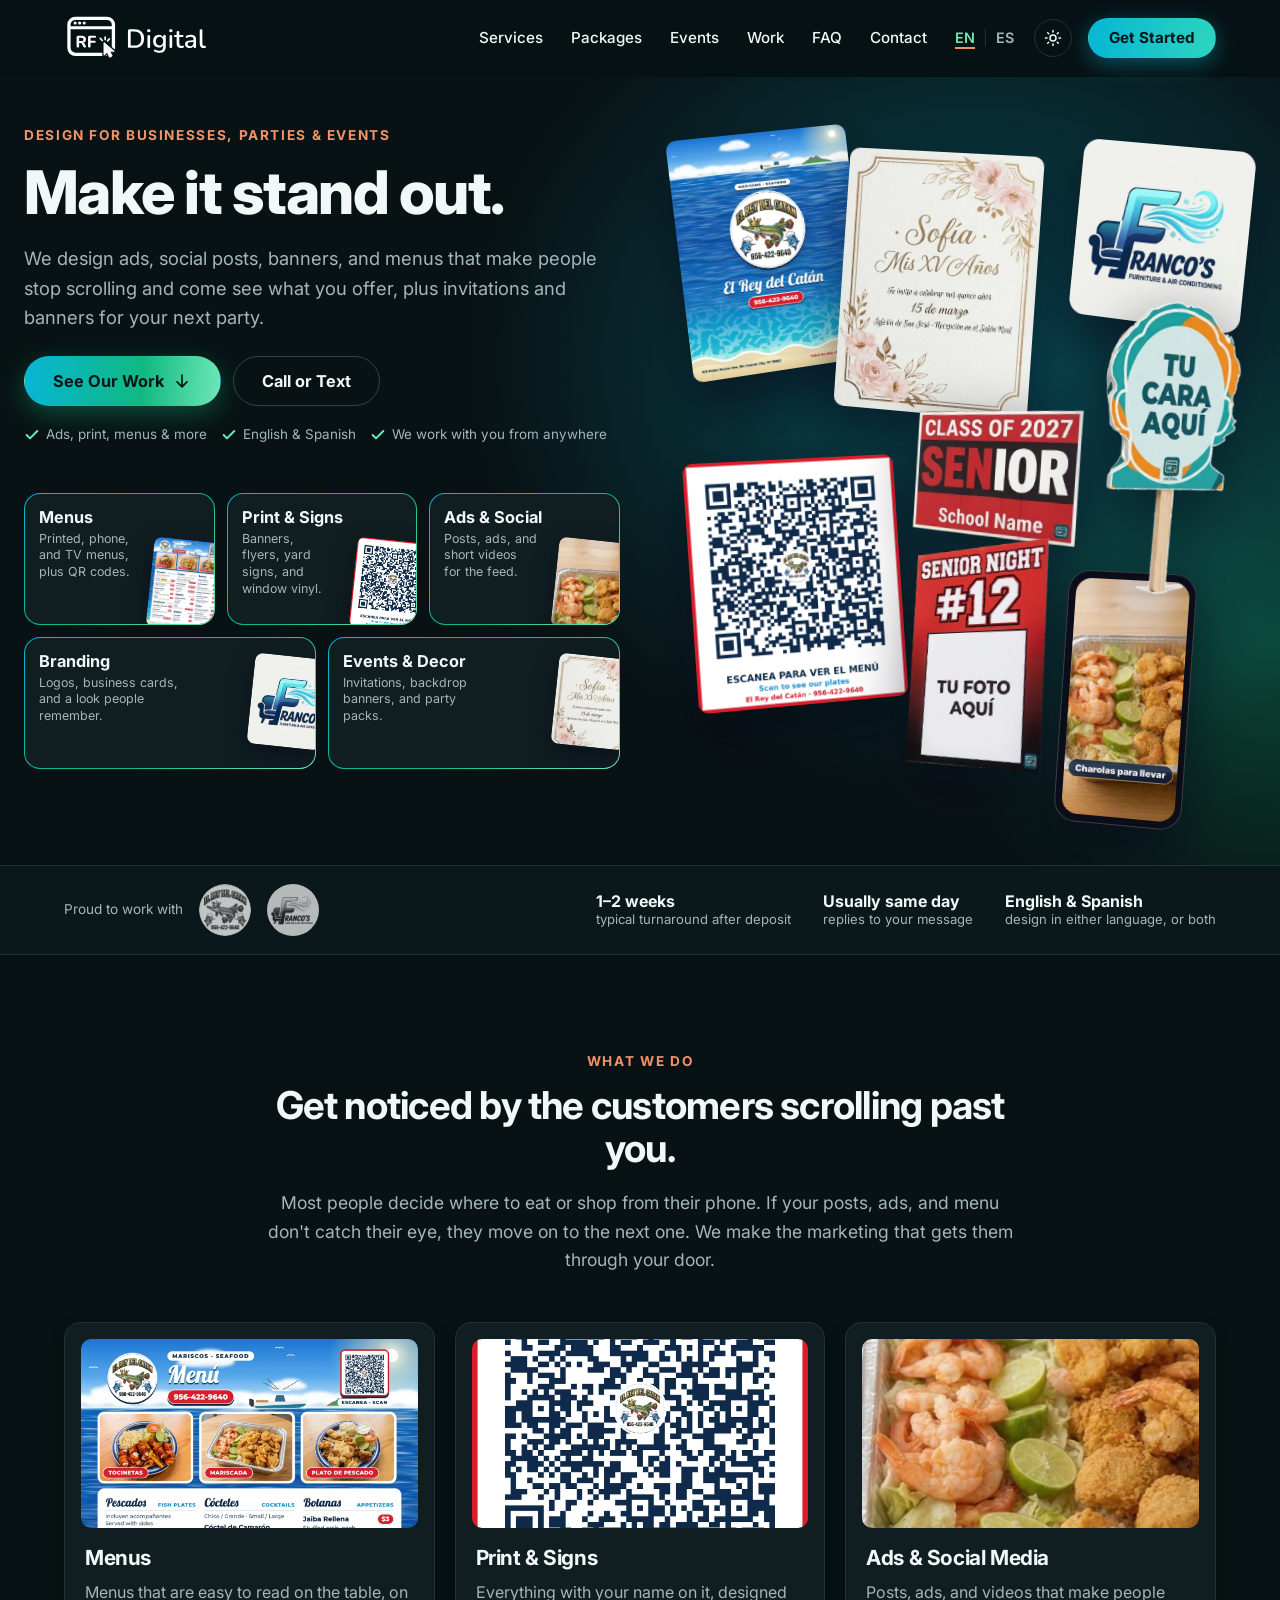
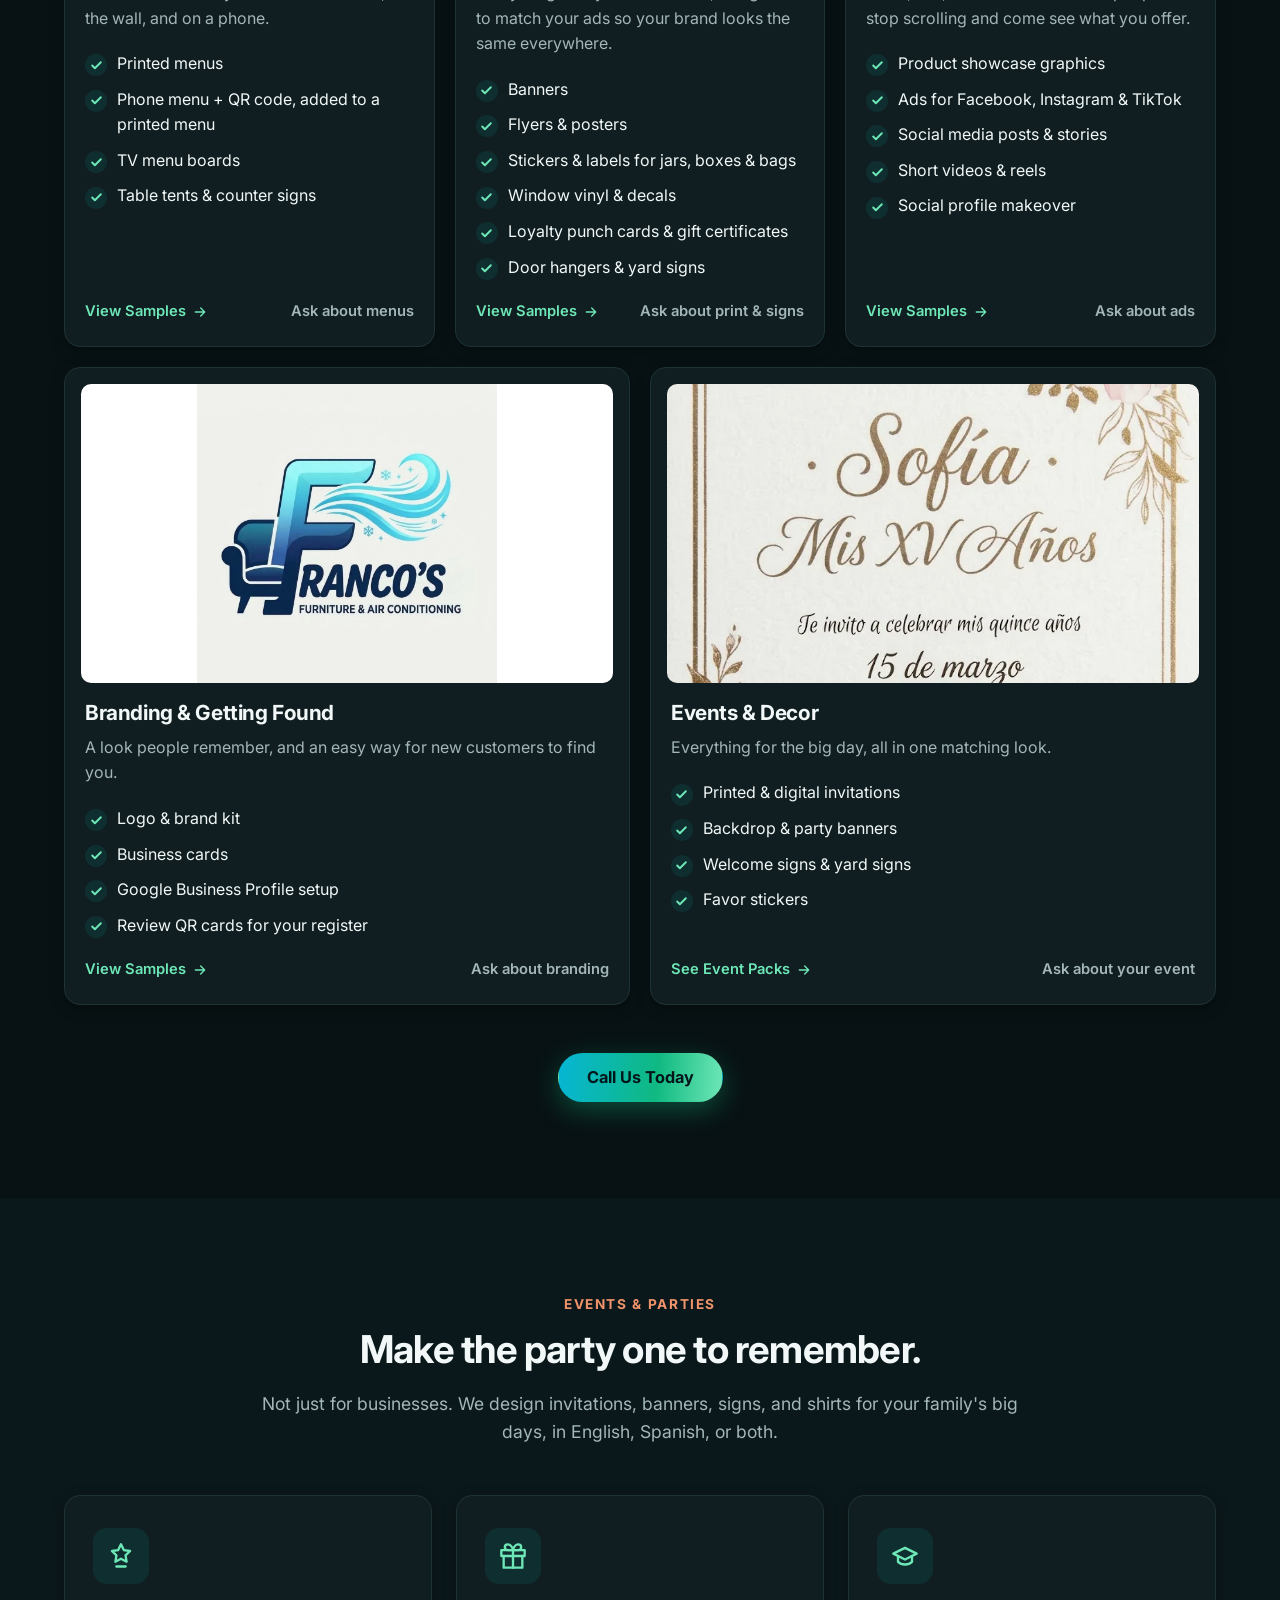
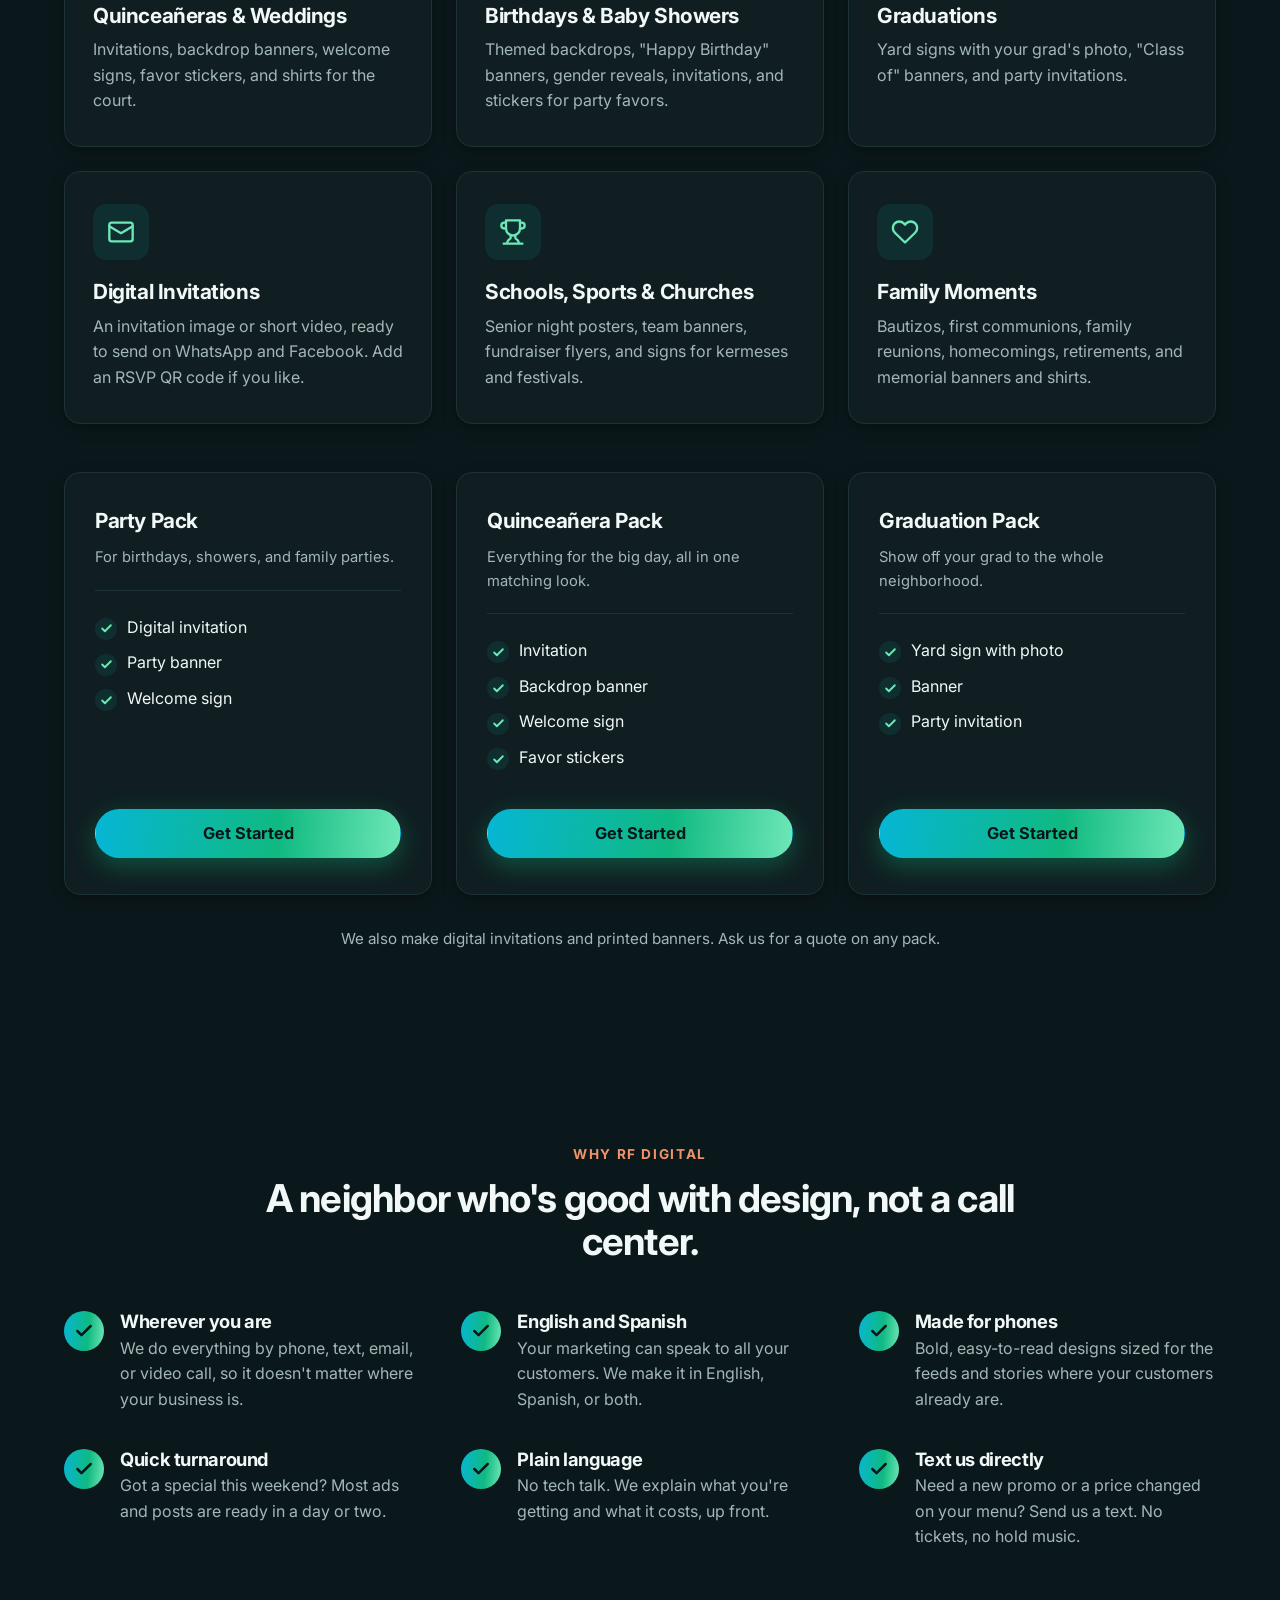
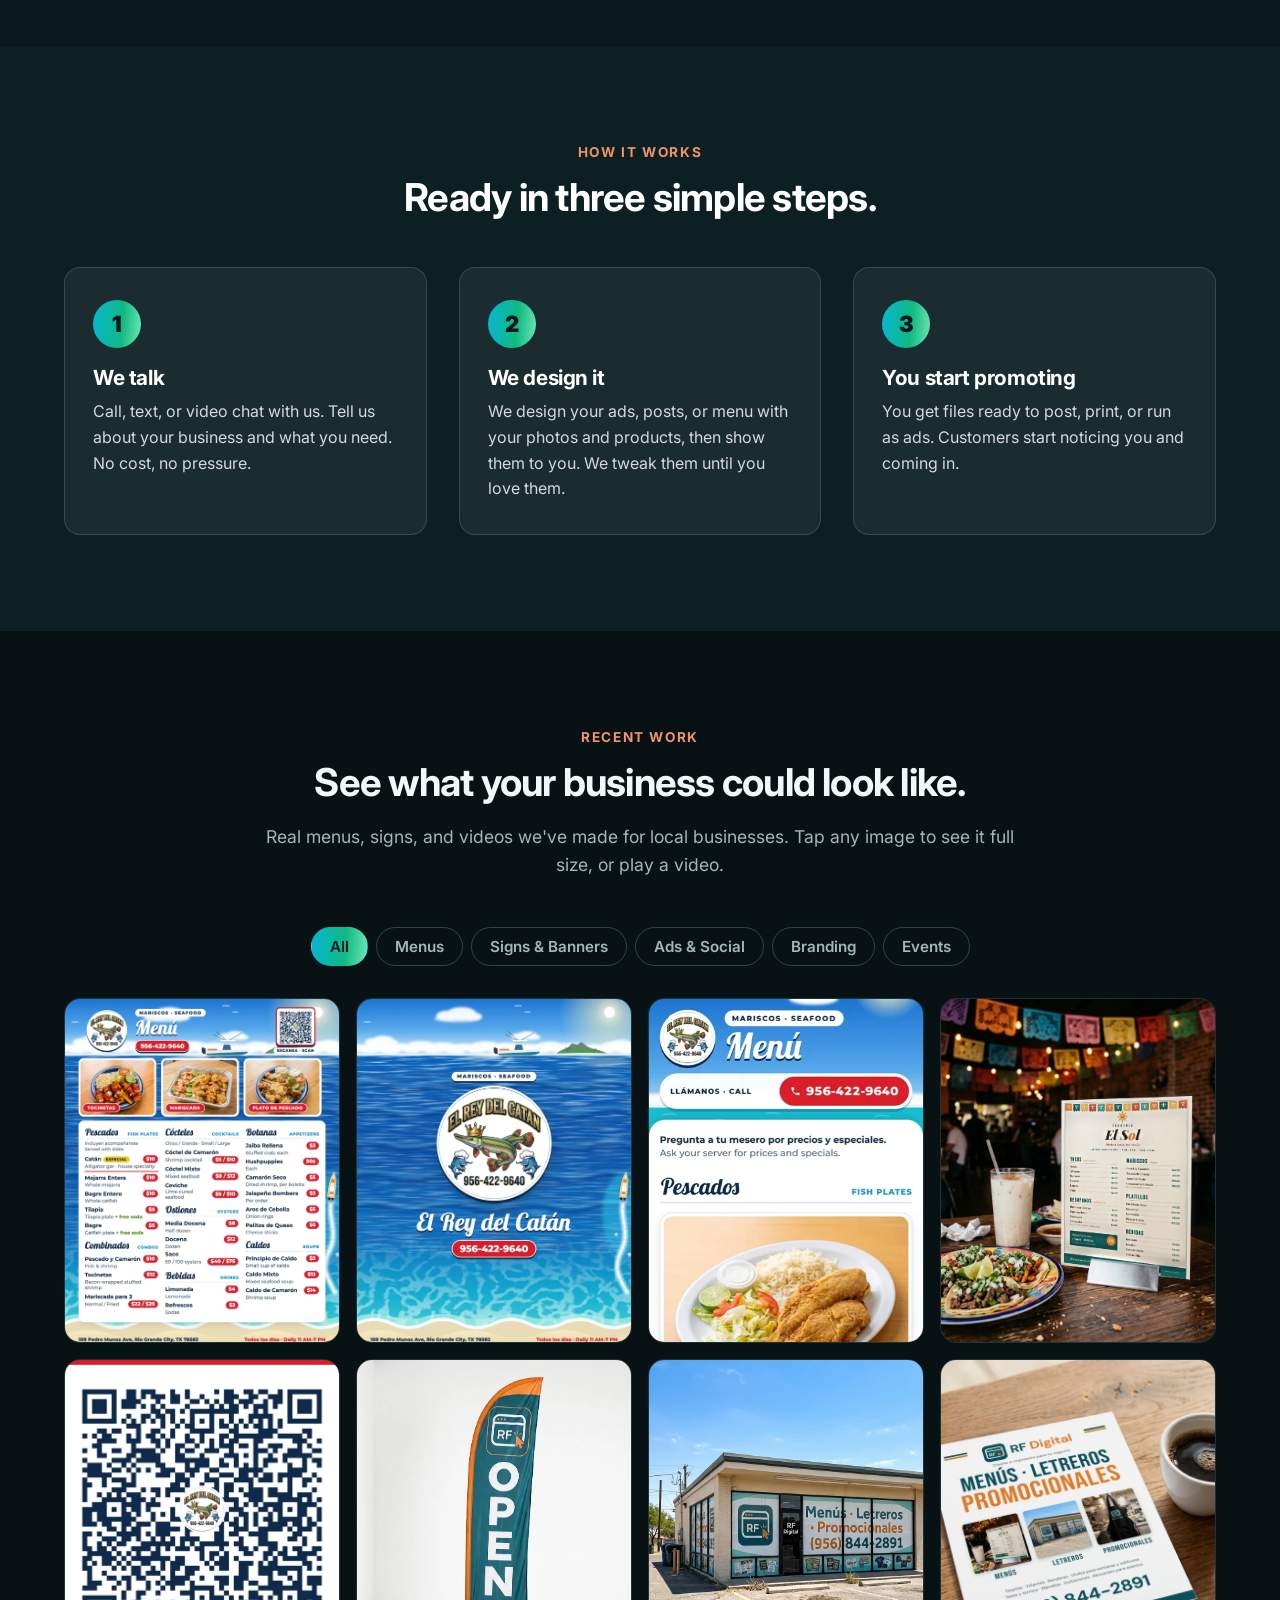
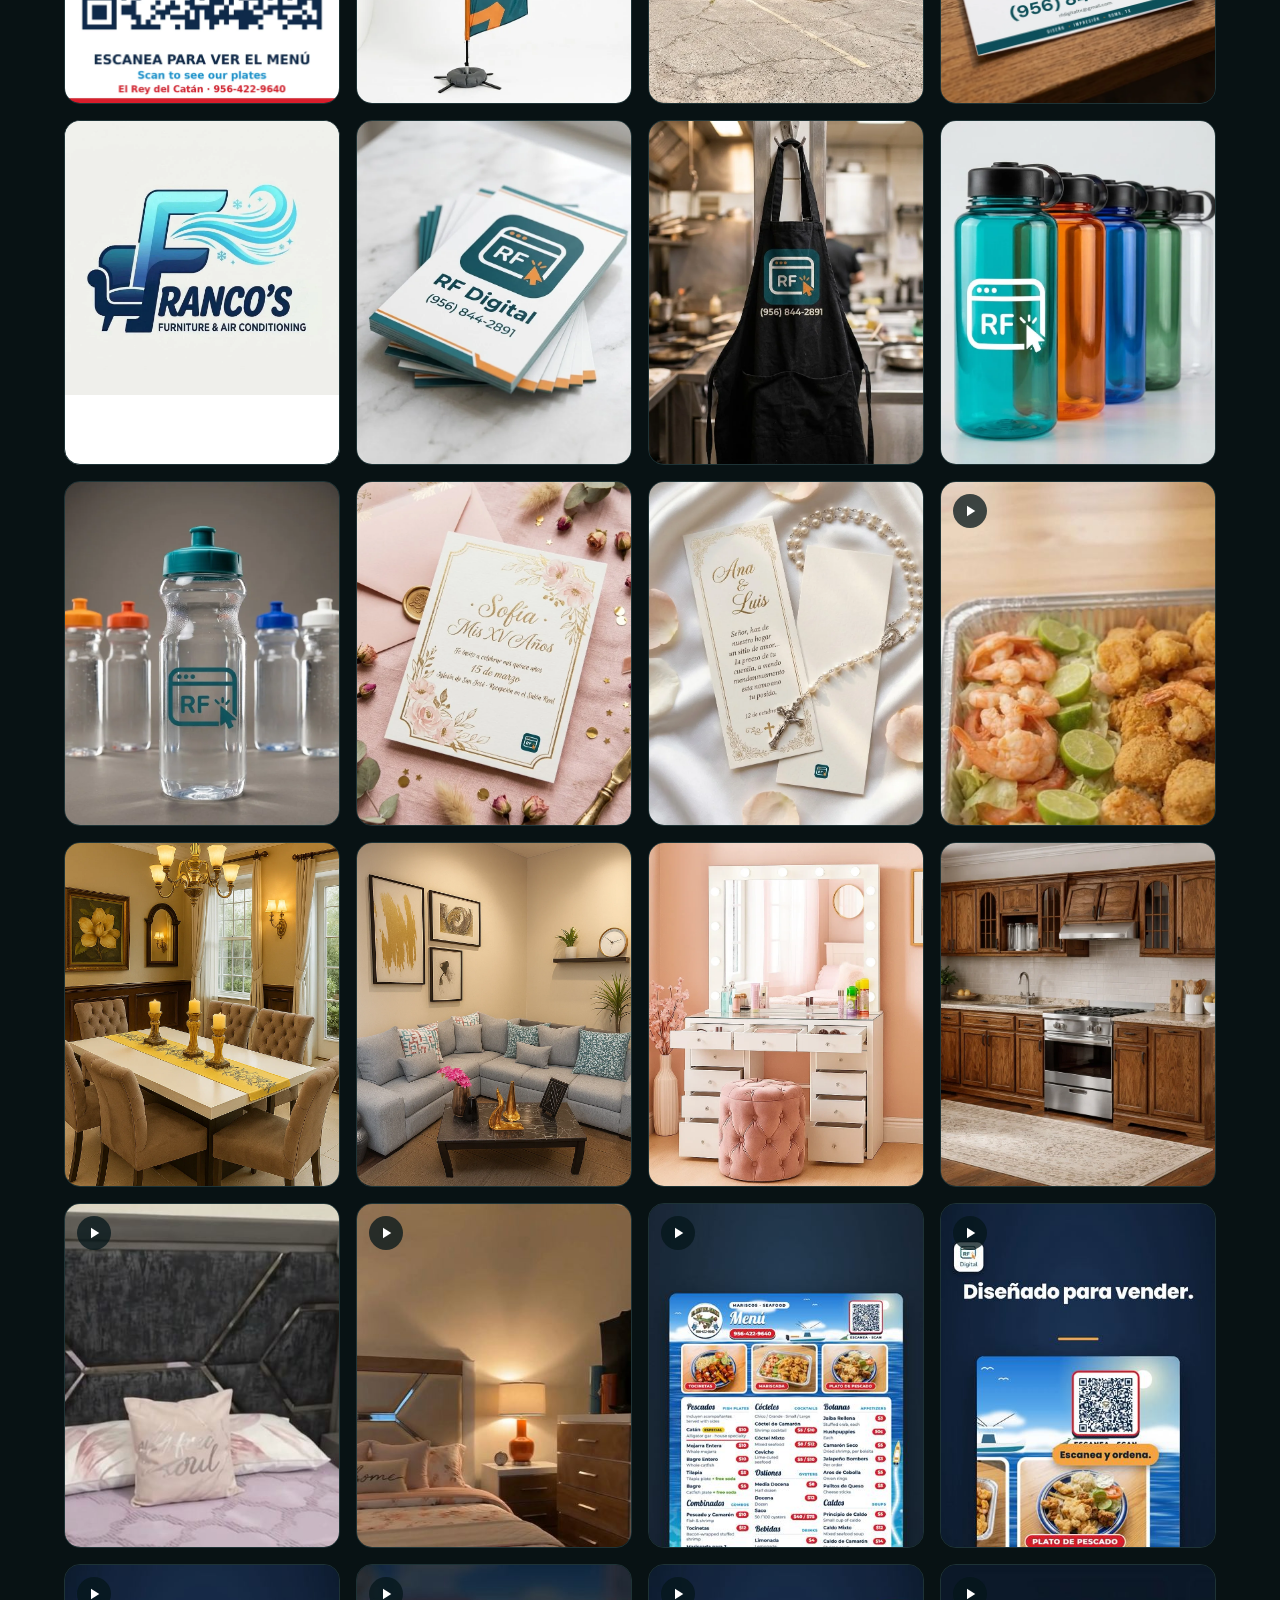
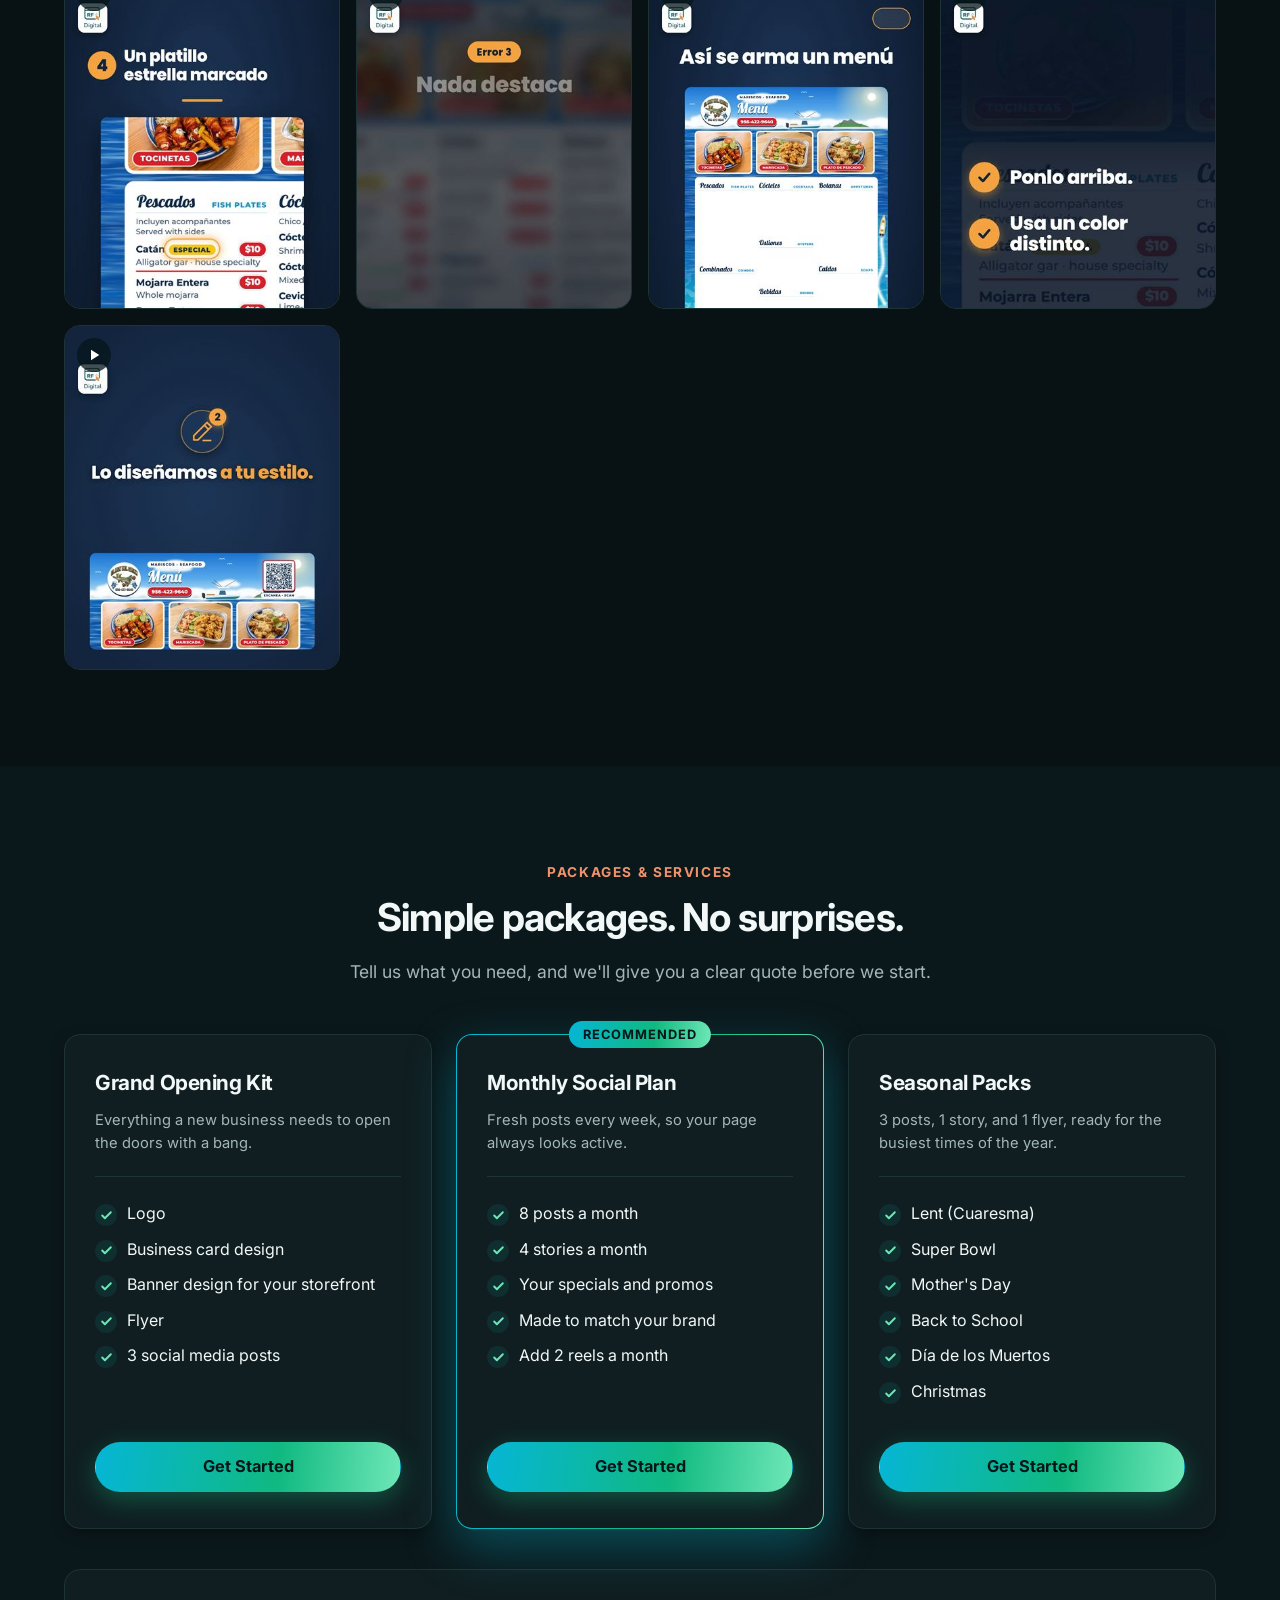
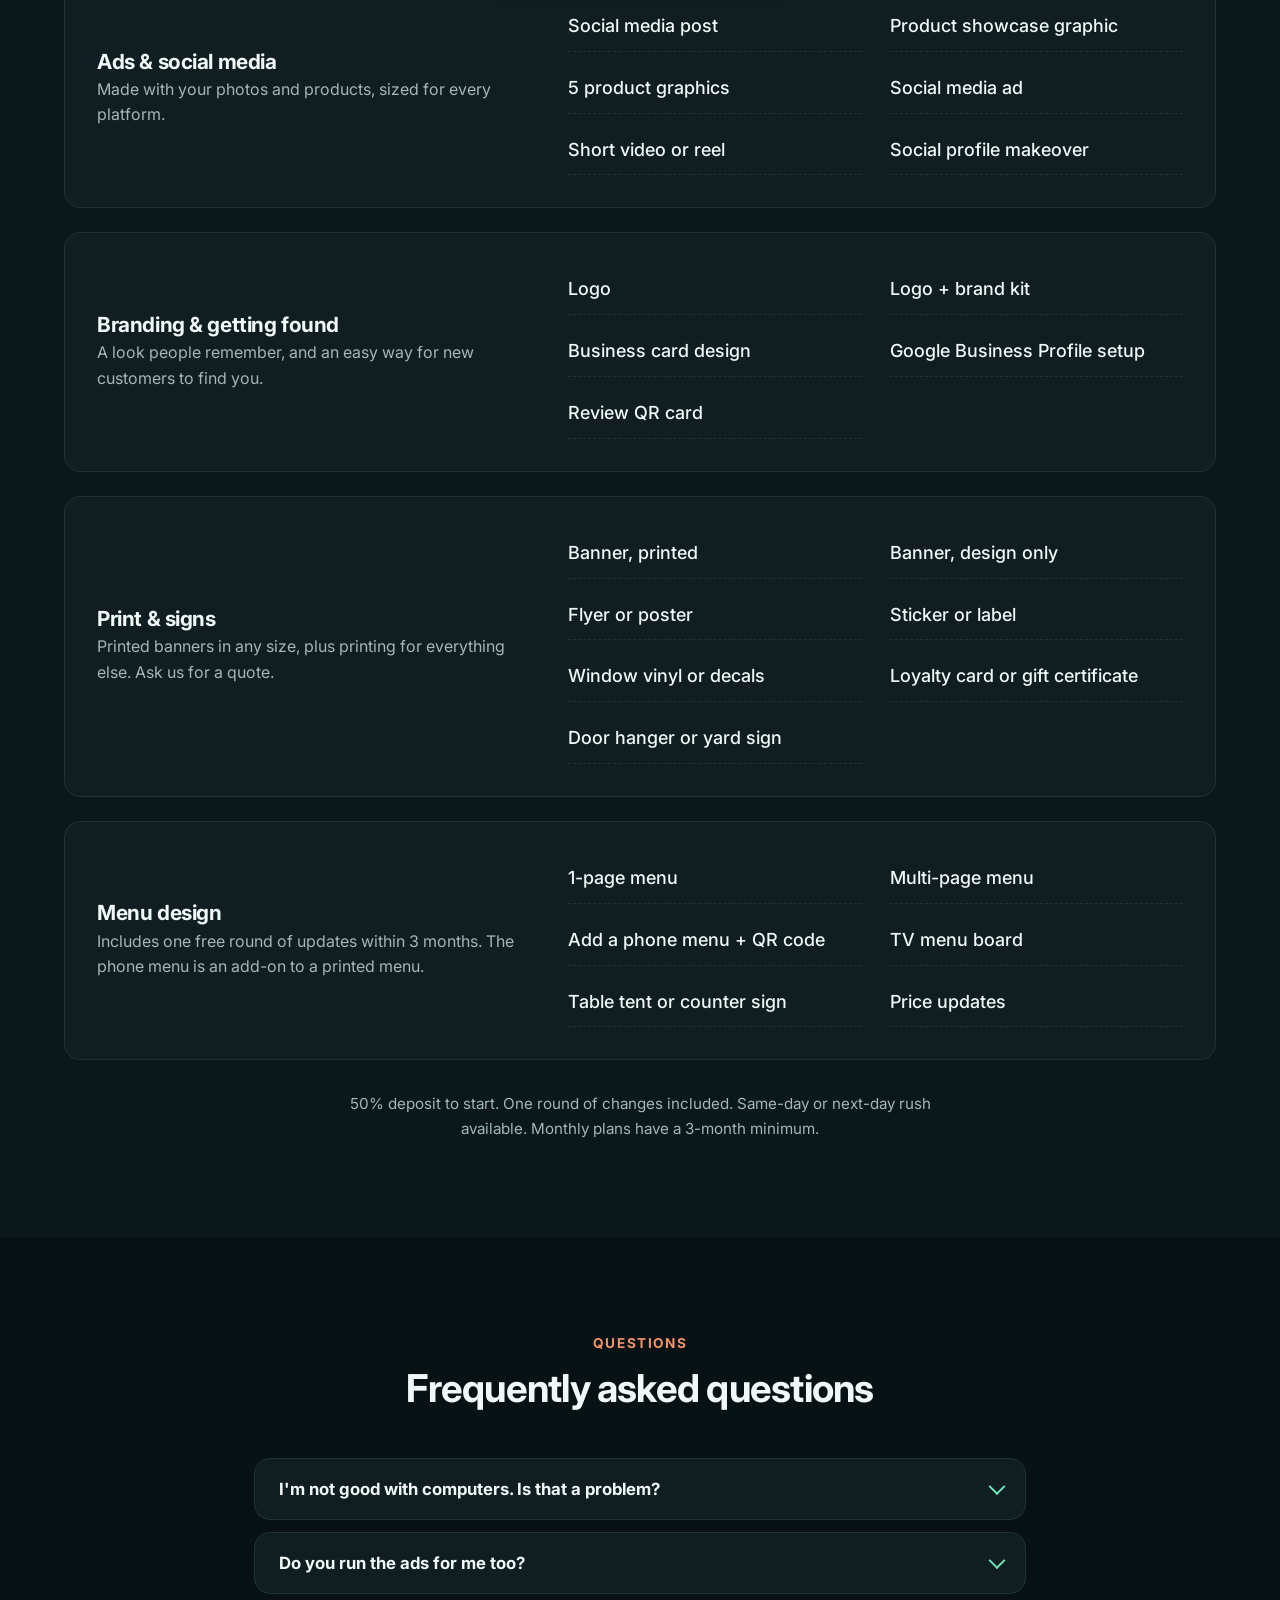
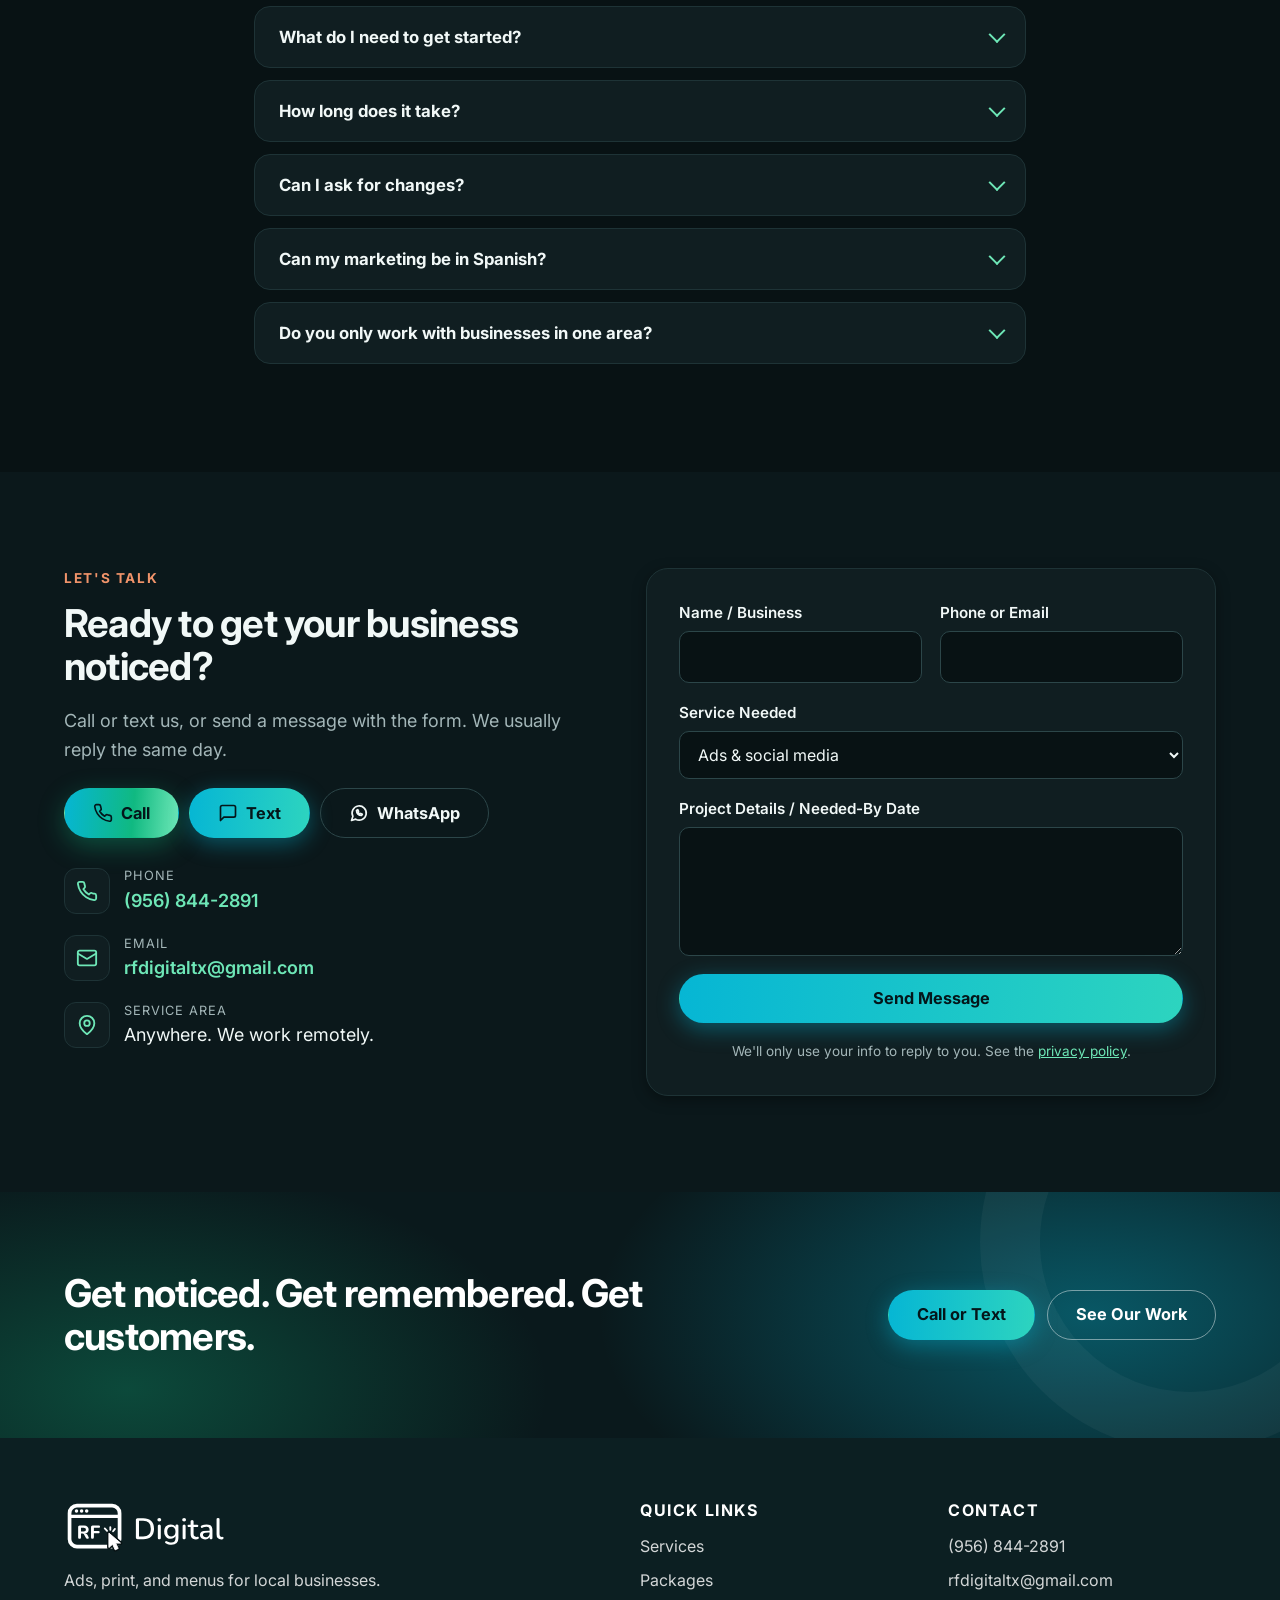
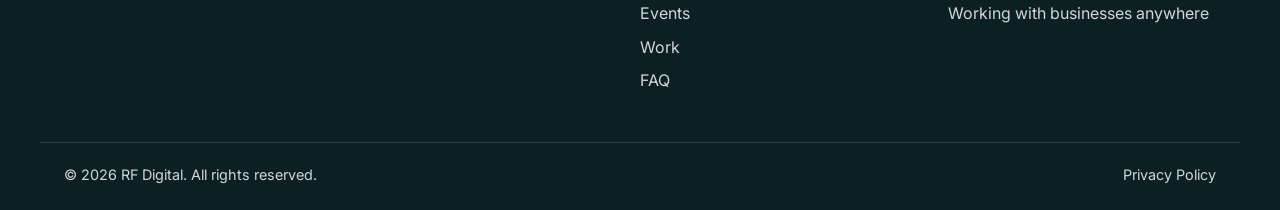
==== commit 0a12e60d: "Remove the About section from the homepage Drops the owner/About section along with its nav and foot" ====
--- a/index.html
+++ b/index.html
@@ -67,7 +67,6 @@
         <a href="#pricing" data-i18n="nav.pricing">Packages</a>
         <a href="#events" data-i18n="nav.events">Events</a>
         <a href="#work" data-i18n="nav.work">Work</a>
-        <a href="#about" data-i18n="nav.about">About</a>
         <a href="#faq" data-i18n="nav.faq">FAQ</a>
         <a href="#contact" data-i18n="nav.contact">Contact</a>
         <a class="btn btn-cta nav-cta-mobile" href="tel:+19568442891" data-i18n="cta.call">Call or Text</a>
@@ -344,35 +343,6 @@
           </article>
         </div>
         <p class="price-terms" data-i18n="ev.note">We also make digital invitations and printed banners. Ask us for a quote on any pack.</p>
-      </div>
-    </section>
-
-    <!-- ===================== OWNER + OFFER ===================== -->
-    <section class="section" id="about">
-      <div class="container about-grid">
-        <figure class="owner">
-          <div class="owner-photo">
-            <img src="assets/img/jose.webp" alt="Jose Franco, owner of RF Digital" width="880" height="880" loading="lazy">
-          </div>
-          <figcaption>
-            <b>Jose Franco</b>
-            <span data-i18n="about.role">Owner &amp; Designer, RF Digital</span>
-          </figcaption>
-        </figure>
-
-        <div class="about-copy">
-          <p class="eyebrow" data-i18n="about.eyebrow">About us</p>
-          <h2 data-i18n="about.title">Big-agency marketing, small-business prices.</h2>
-          <p data-i18n="about.p1">We started RF Digital to help small businesses look as good as the big chains without paying big-agency prices. You don't need to know anything about design. You tell us about your business, and we handle the rest.</p>
-          <p data-i18n="about.p2">Every project comes with:</p>
-          <ul class="checklist">
-            <li data-i18n="about.l1">Custom design, made for your business</li>
-            <li data-i18n="about.l2">Sizes ready for Instagram, Facebook, TikTok, and print</li>
-            <li data-i18n="about.l3">A look that stays the same across all your marketing</li>
-            <li data-i18n="about.l4">Changes when you need them. Just text us.</li>
-          </ul>
-          <a class="btn btn-primary" href="#pricing" data-i18n="cta.pricing">See Packages</a>
-        </div>
       </div>
     </section>
 
@@ -853,7 +823,6 @@
           <li><a href="#pricing" data-i18n="nav.pricing">Packages</a></li>
           <li><a href="#events" data-i18n="nav.events">Events</a></li>
           <li><a href="#work" data-i18n="nav.work">Work</a></li>
-          <li><a href="#about" data-i18n="nav.about">About</a></li>
           <li><a href="#faq" data-i18n="nav.faq">FAQ</a></li>
         </ul>
       </div>
--- a/assets/css/styles.css
+++ b/assets/css/styles.css
@@ -261,20 +261,6 @@
 .card-links a:last-child { color: var(--slate); }
 .card-links .icon { width: 16px; height: 16px; }
 
-/* About */
-.about-grid { display: grid; grid-template-columns: .8fr 1.2fr; gap: 64px; align-items: center; }
-.owner { margin: 0; }
-.owner-photo {
-  aspect-ratio: 1 / 1; max-width: 440px; border-radius: var(--radius-lg); position: relative; overflow: hidden;
-  background: var(--brand-light);
-  box-shadow: 0 0 0 1px rgba(255,255,255,.08), 0 24px 70px var(--glow-a);
-}
-.owner-photo img { position: absolute; inset: 0; width: 100%; height: 100%; object-fit: cover; }
-.owner figcaption { margin-top: 28px; display: flex; flex-direction: column; }
-.owner figcaption b { font-family: var(--font-heading); font-size: 1.15rem; }
-.owner figcaption span { color: var(--slate); font-size: .95rem; }
-.about-copy > p:not(.eyebrow) { color: var(--slate); }
-
 .checklist { list-style: none; padding: 0; margin: 0 0 28px; }
 .checklist li { position: relative; padding-left: 32px; margin-bottom: 10px; }
 .checklist li::before {
@@ -456,8 +442,7 @@
   .nav a:not(.btn)::after { display: none; }
   .nav-cta-mobile { display: flex; margin-top: 16px; }
   .header-actions { margin-left: auto; }
-  .about-grid, .contact-grid { grid-template-columns: 1fr; gap: 40px; }
-  .owner { max-width: 340px; }
+  .contact-grid { grid-template-columns: 1fr; gap: 40px; }
   .steps { grid-template-columns: 1fr; }
 }
 
